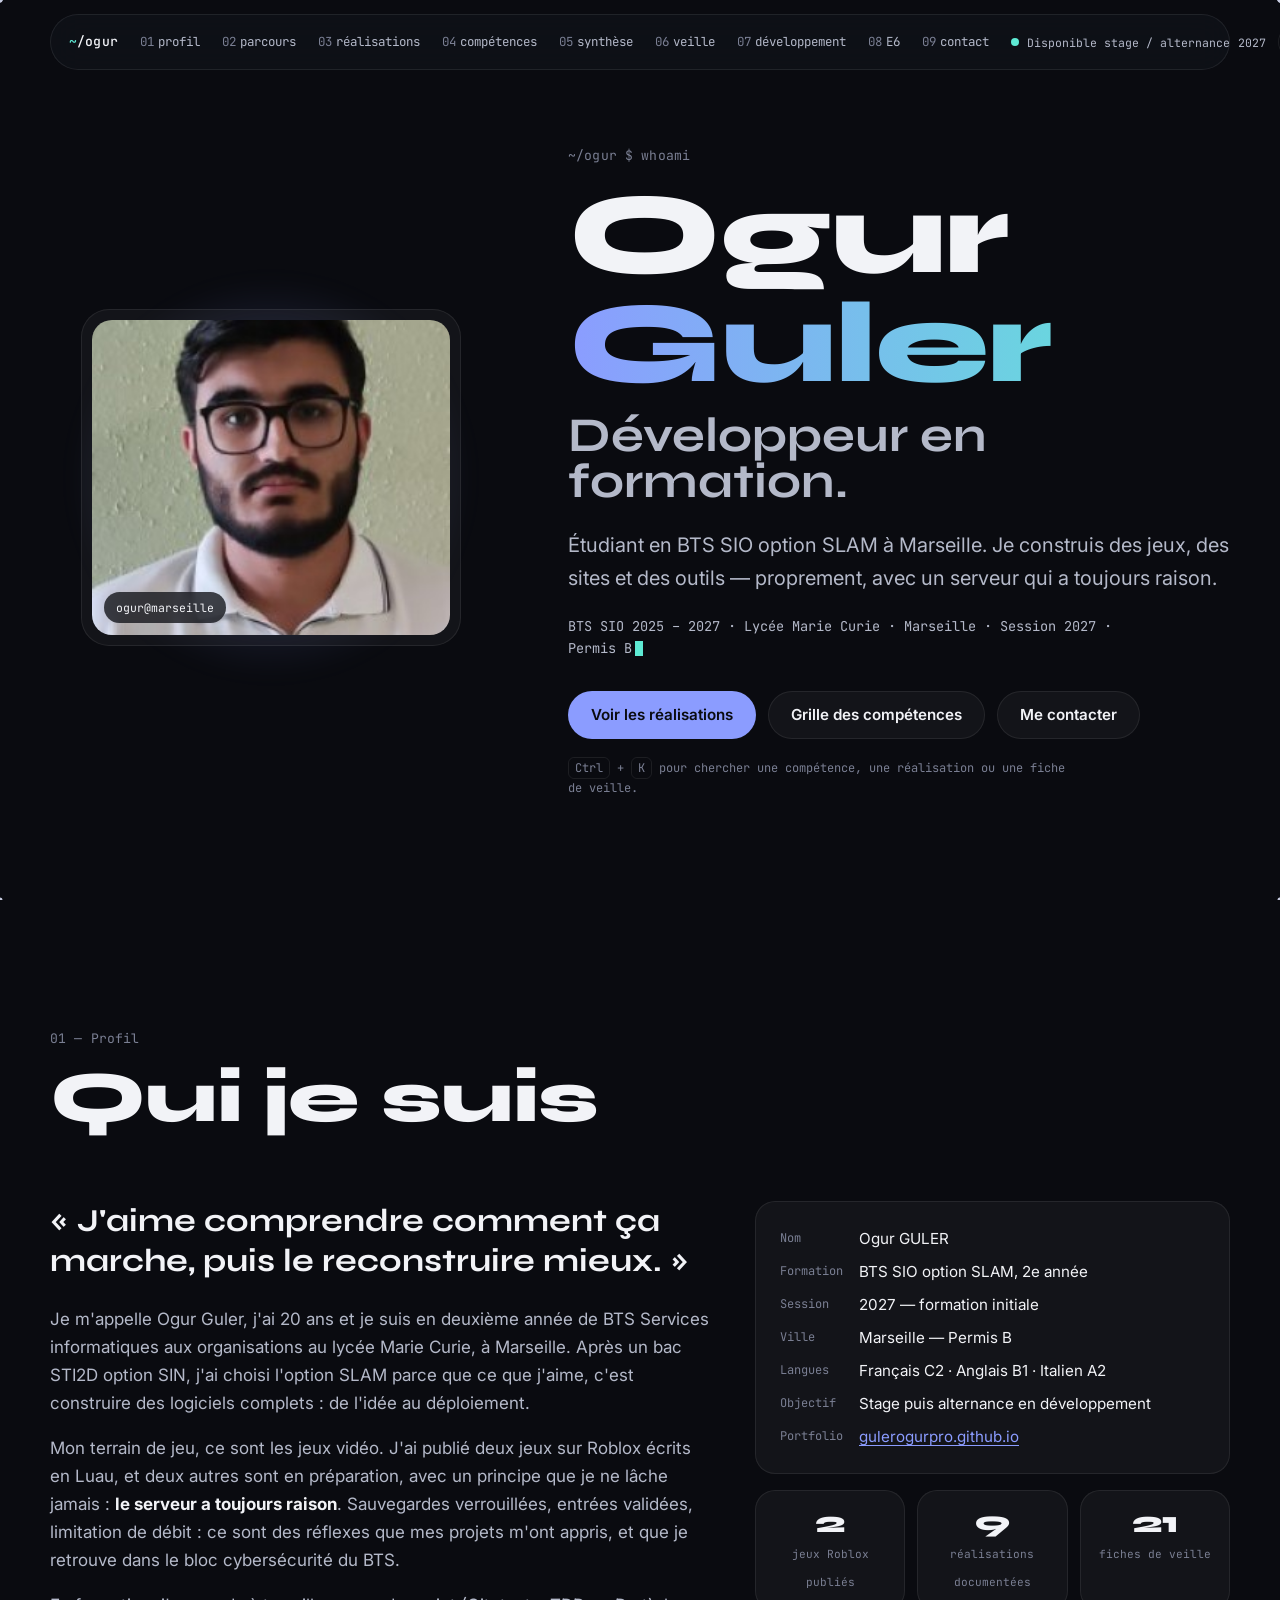
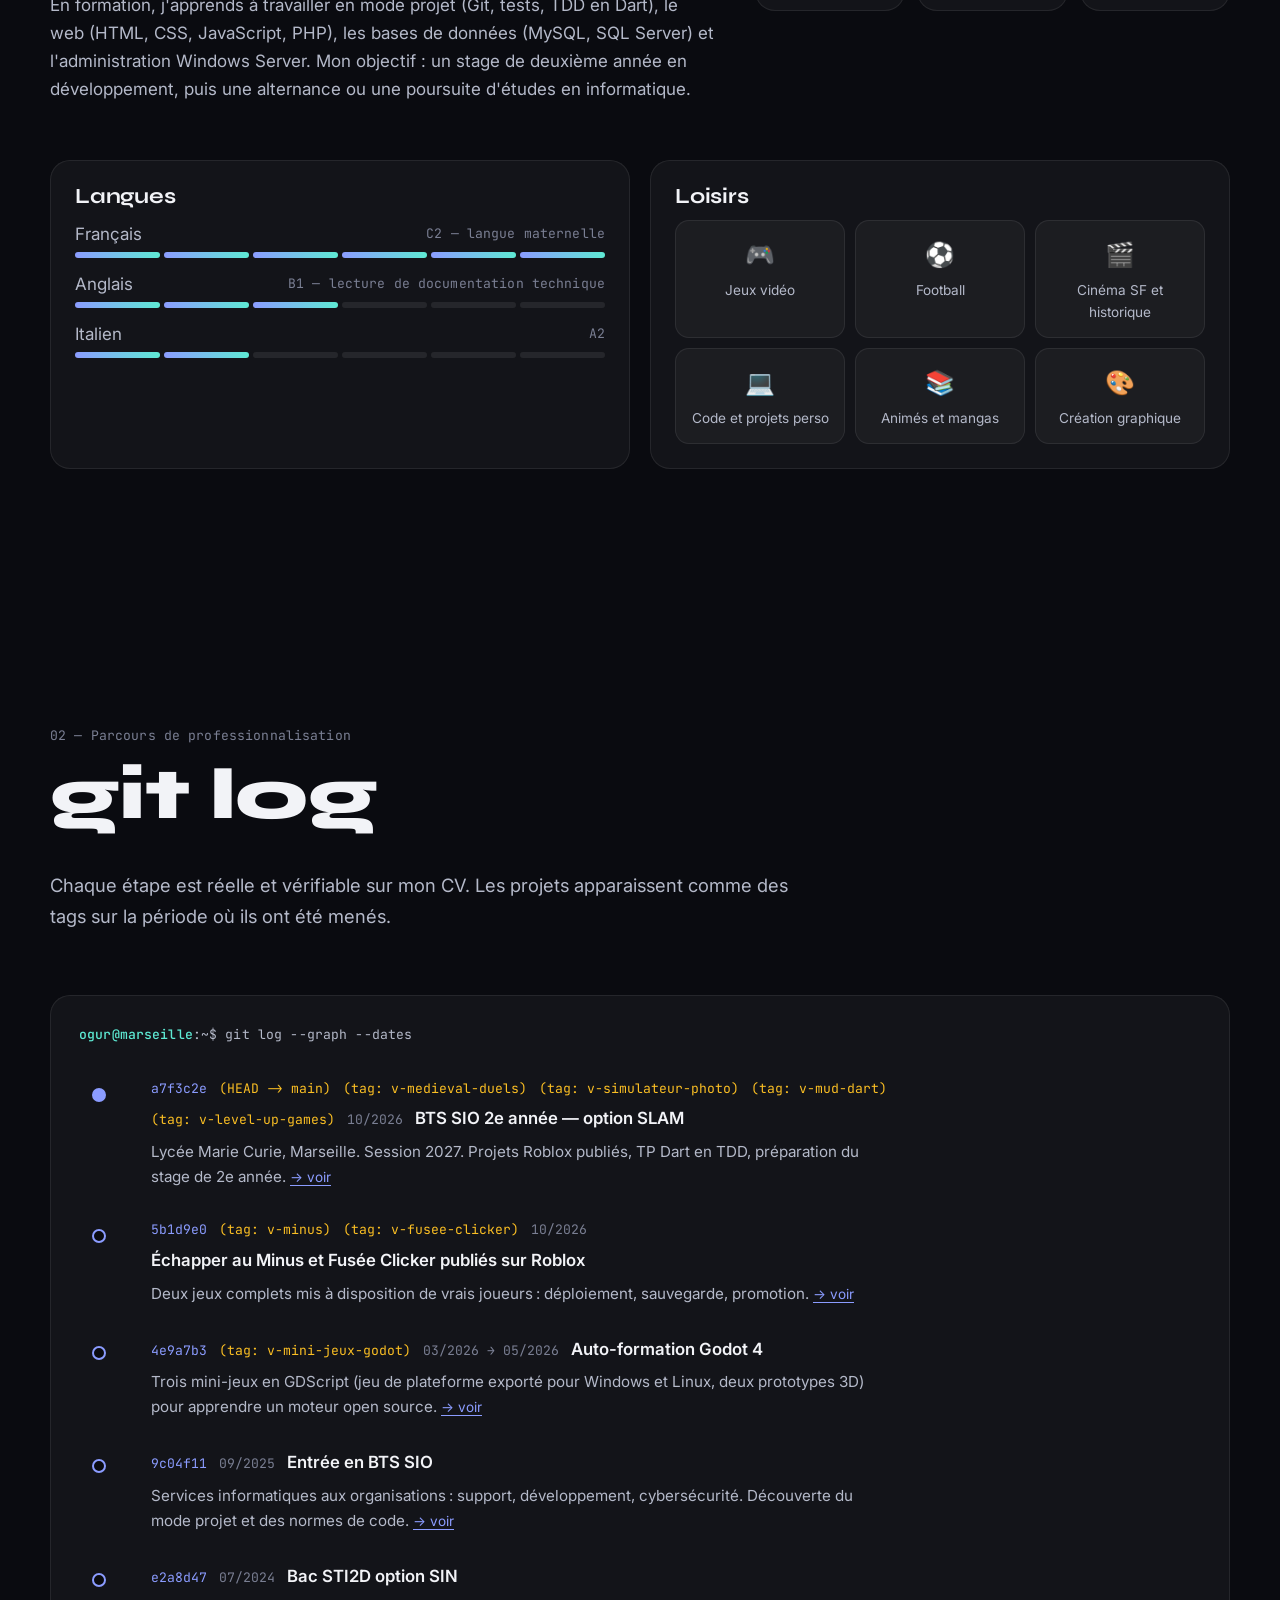
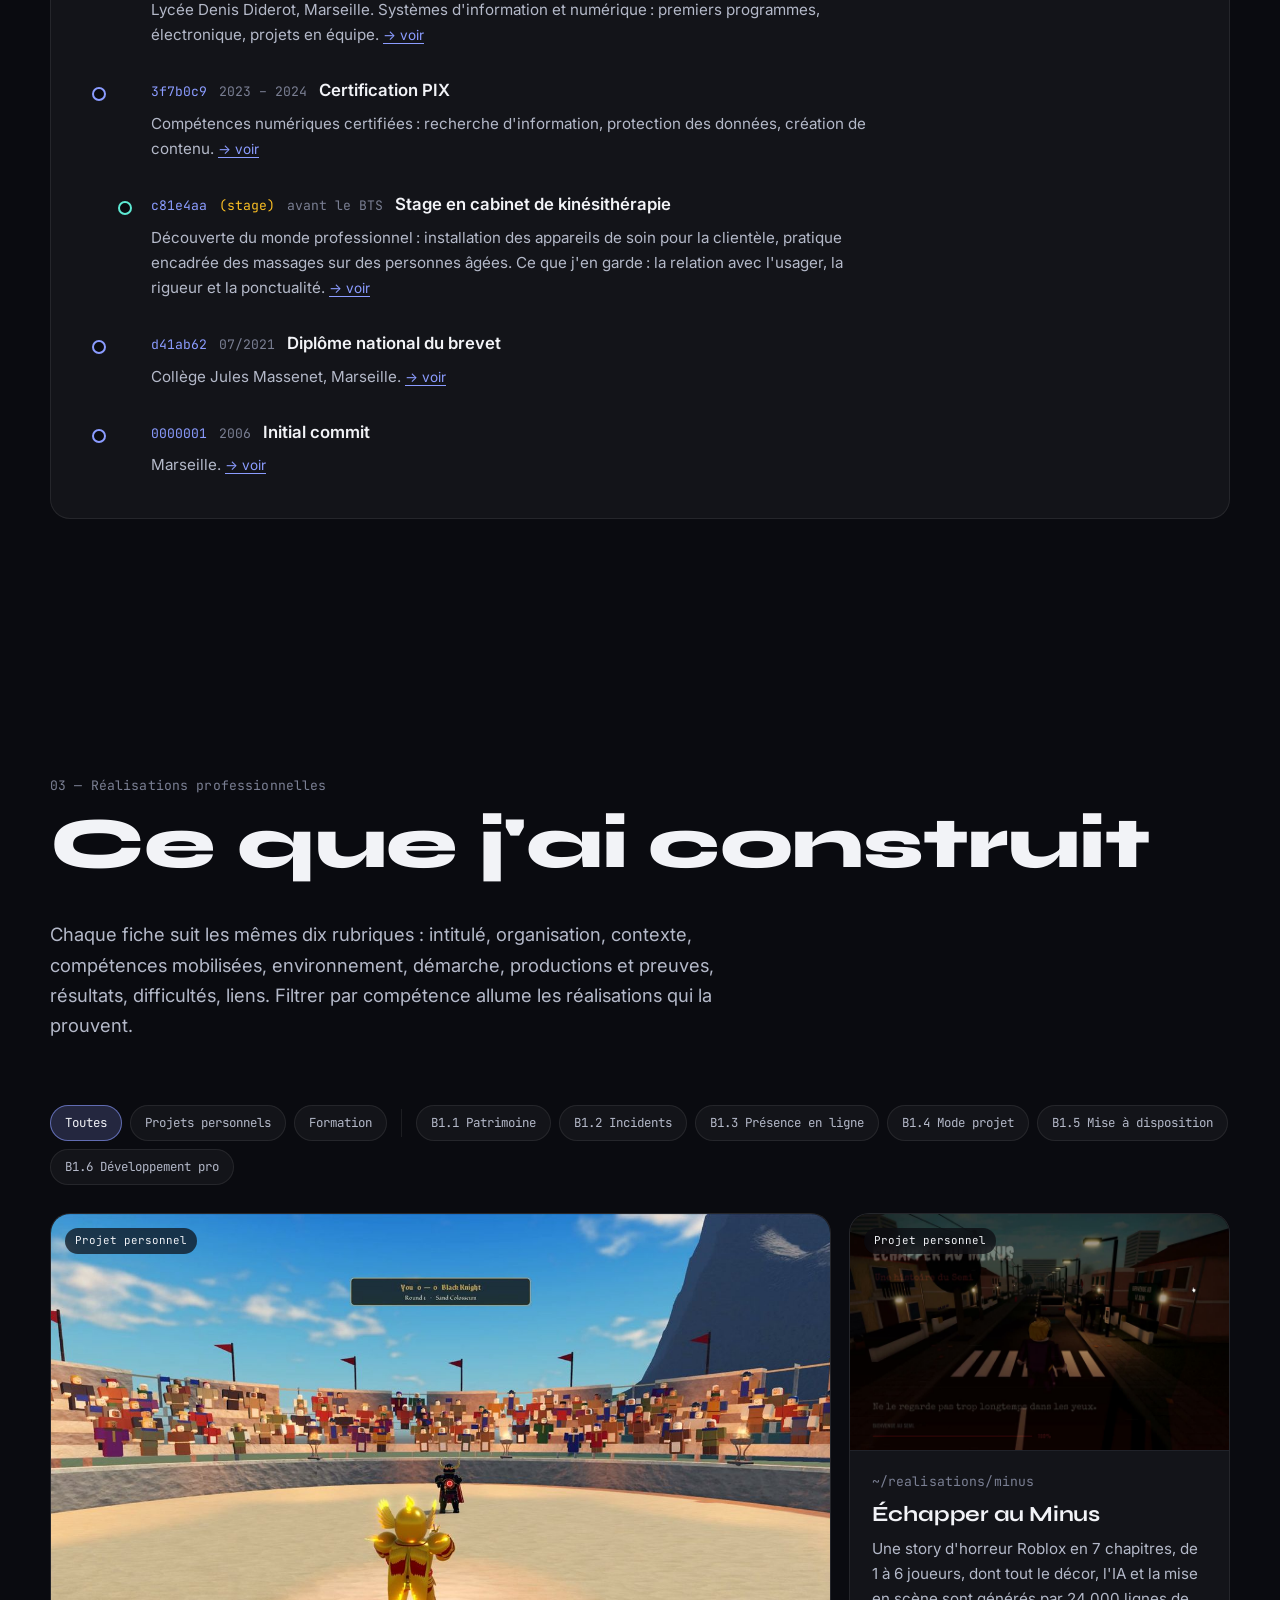
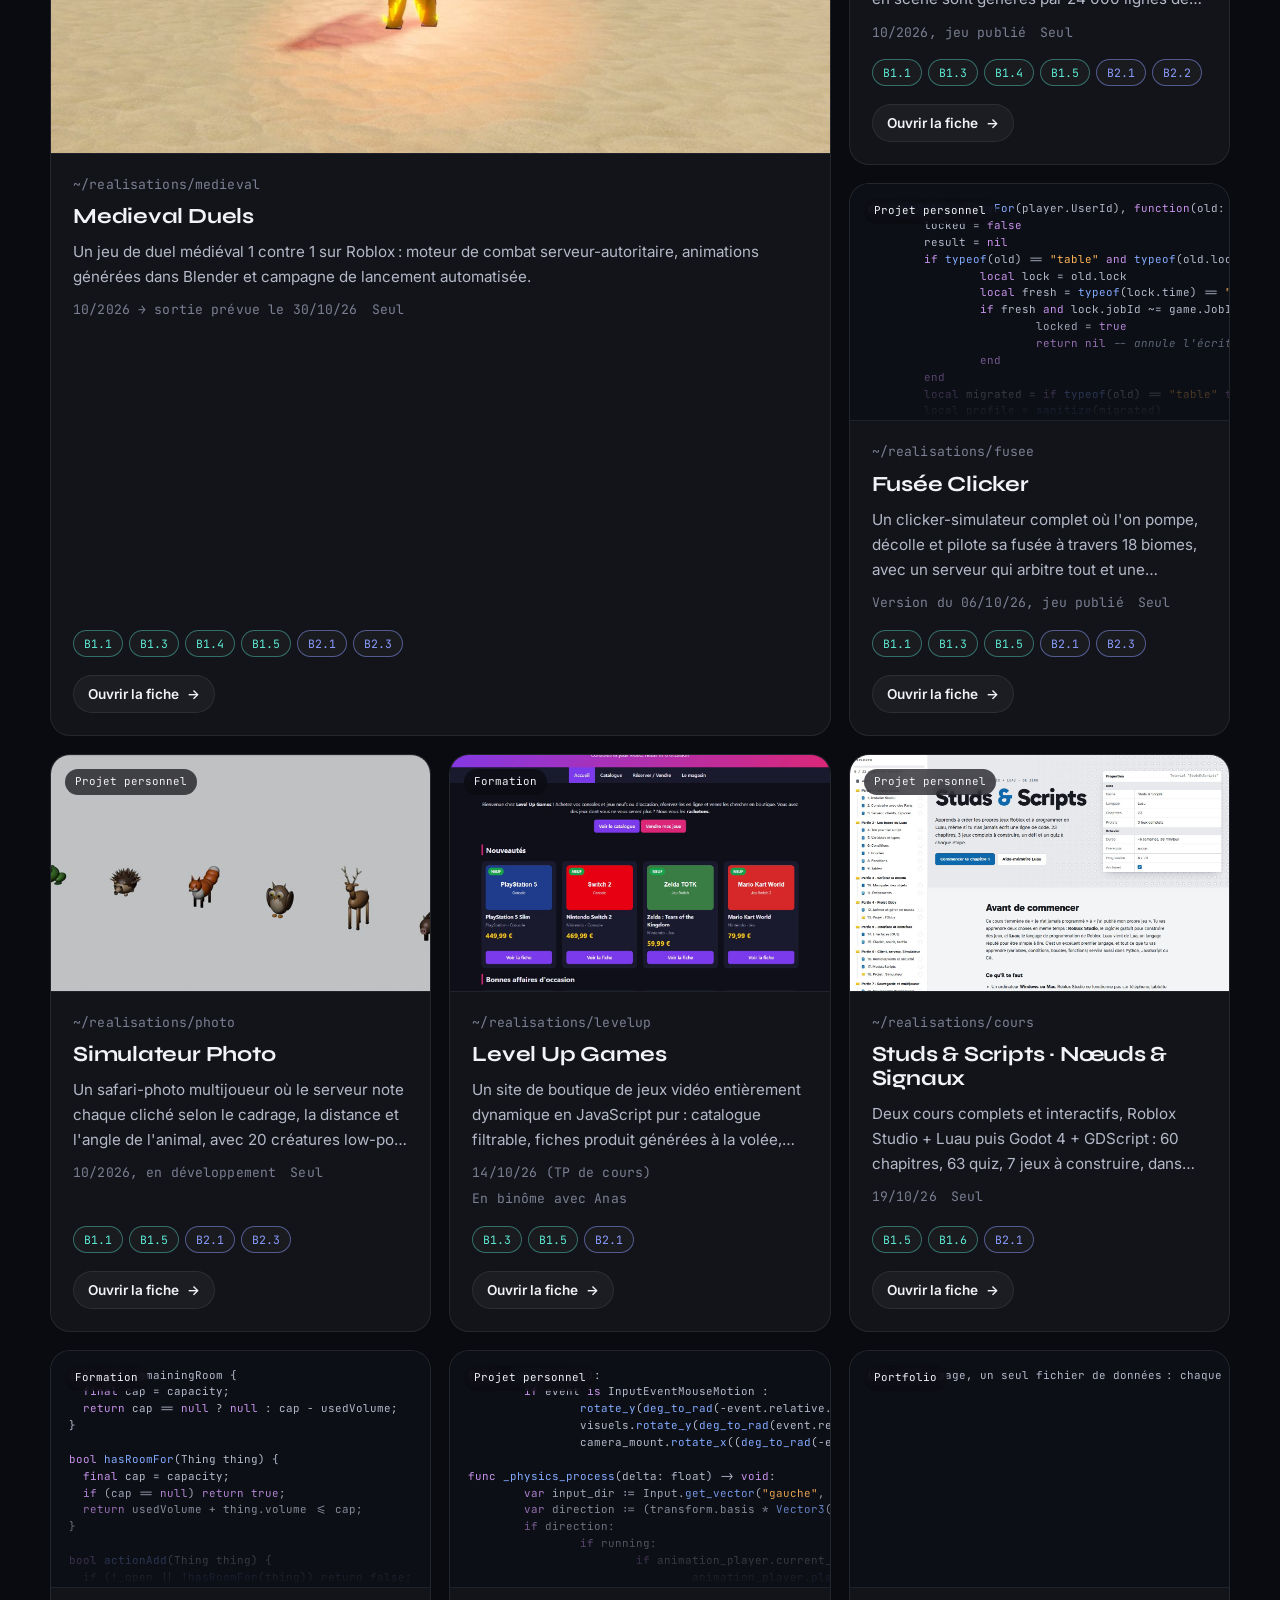
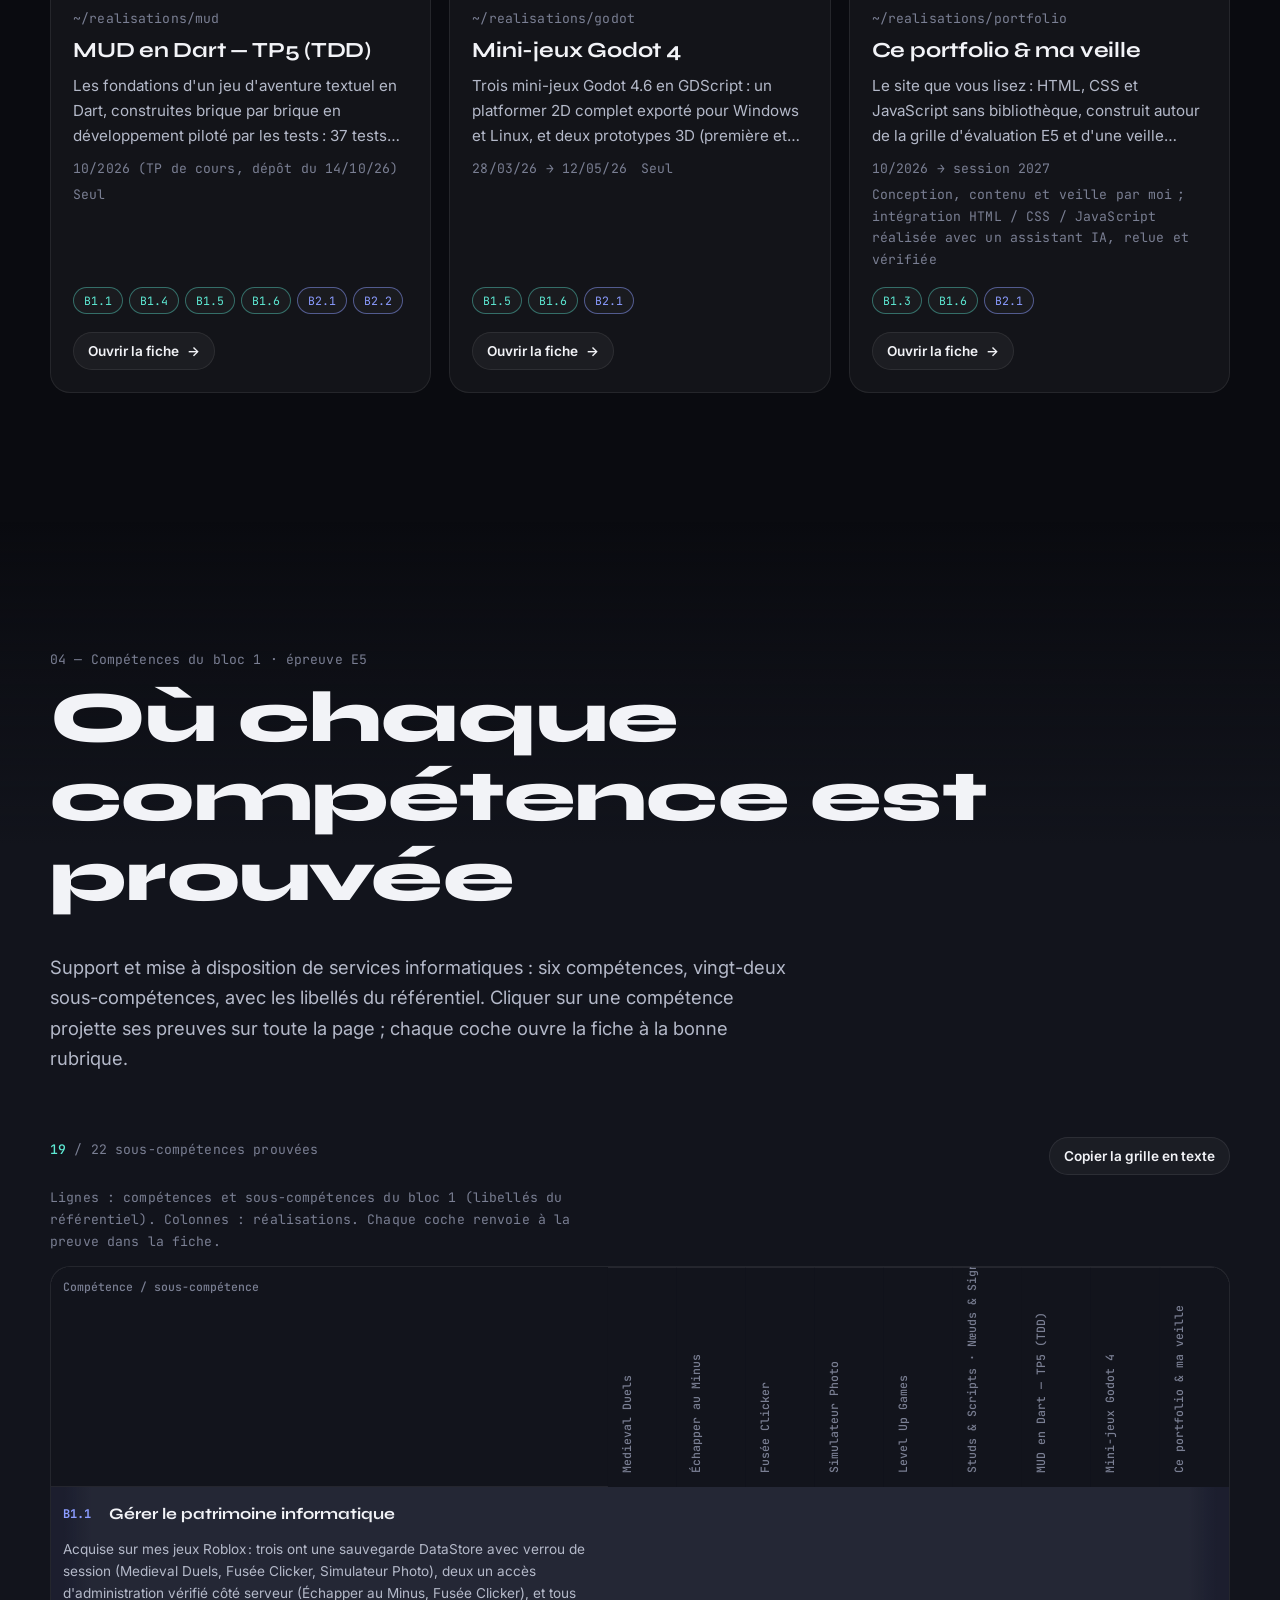
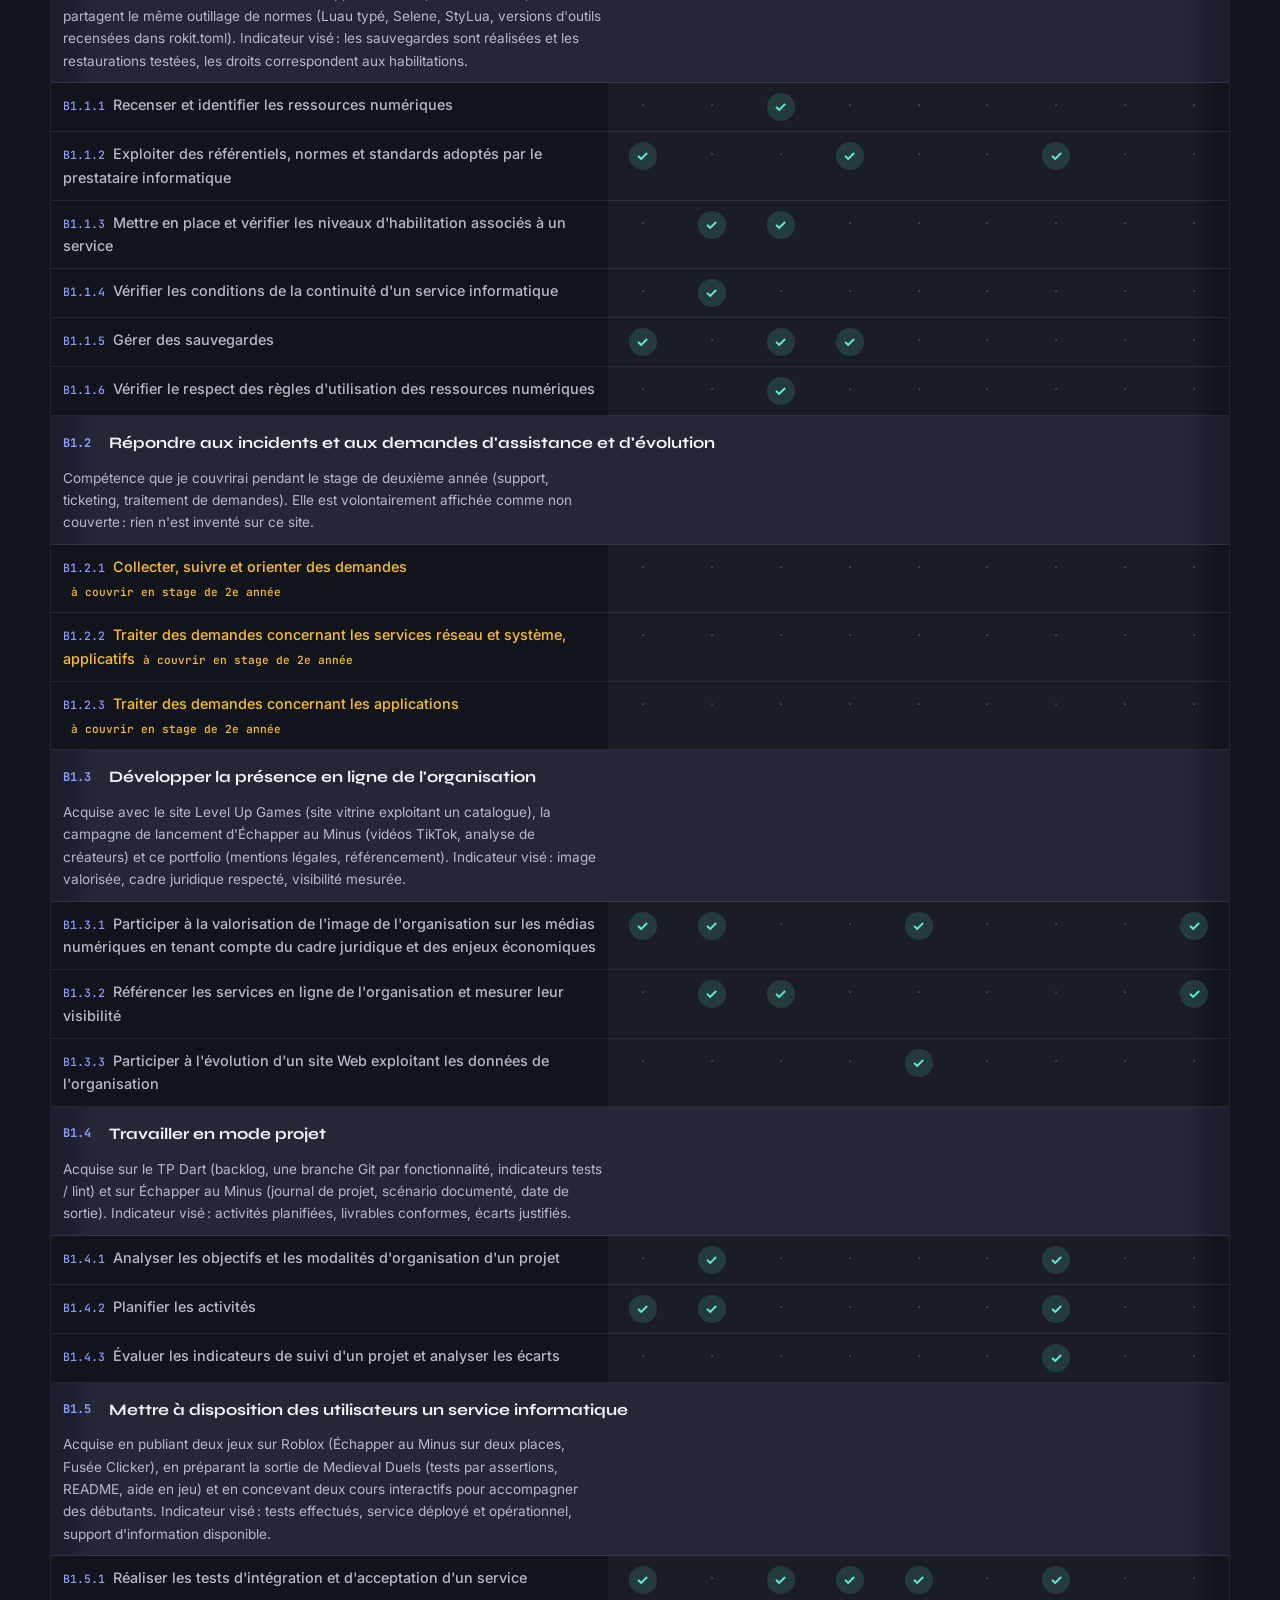
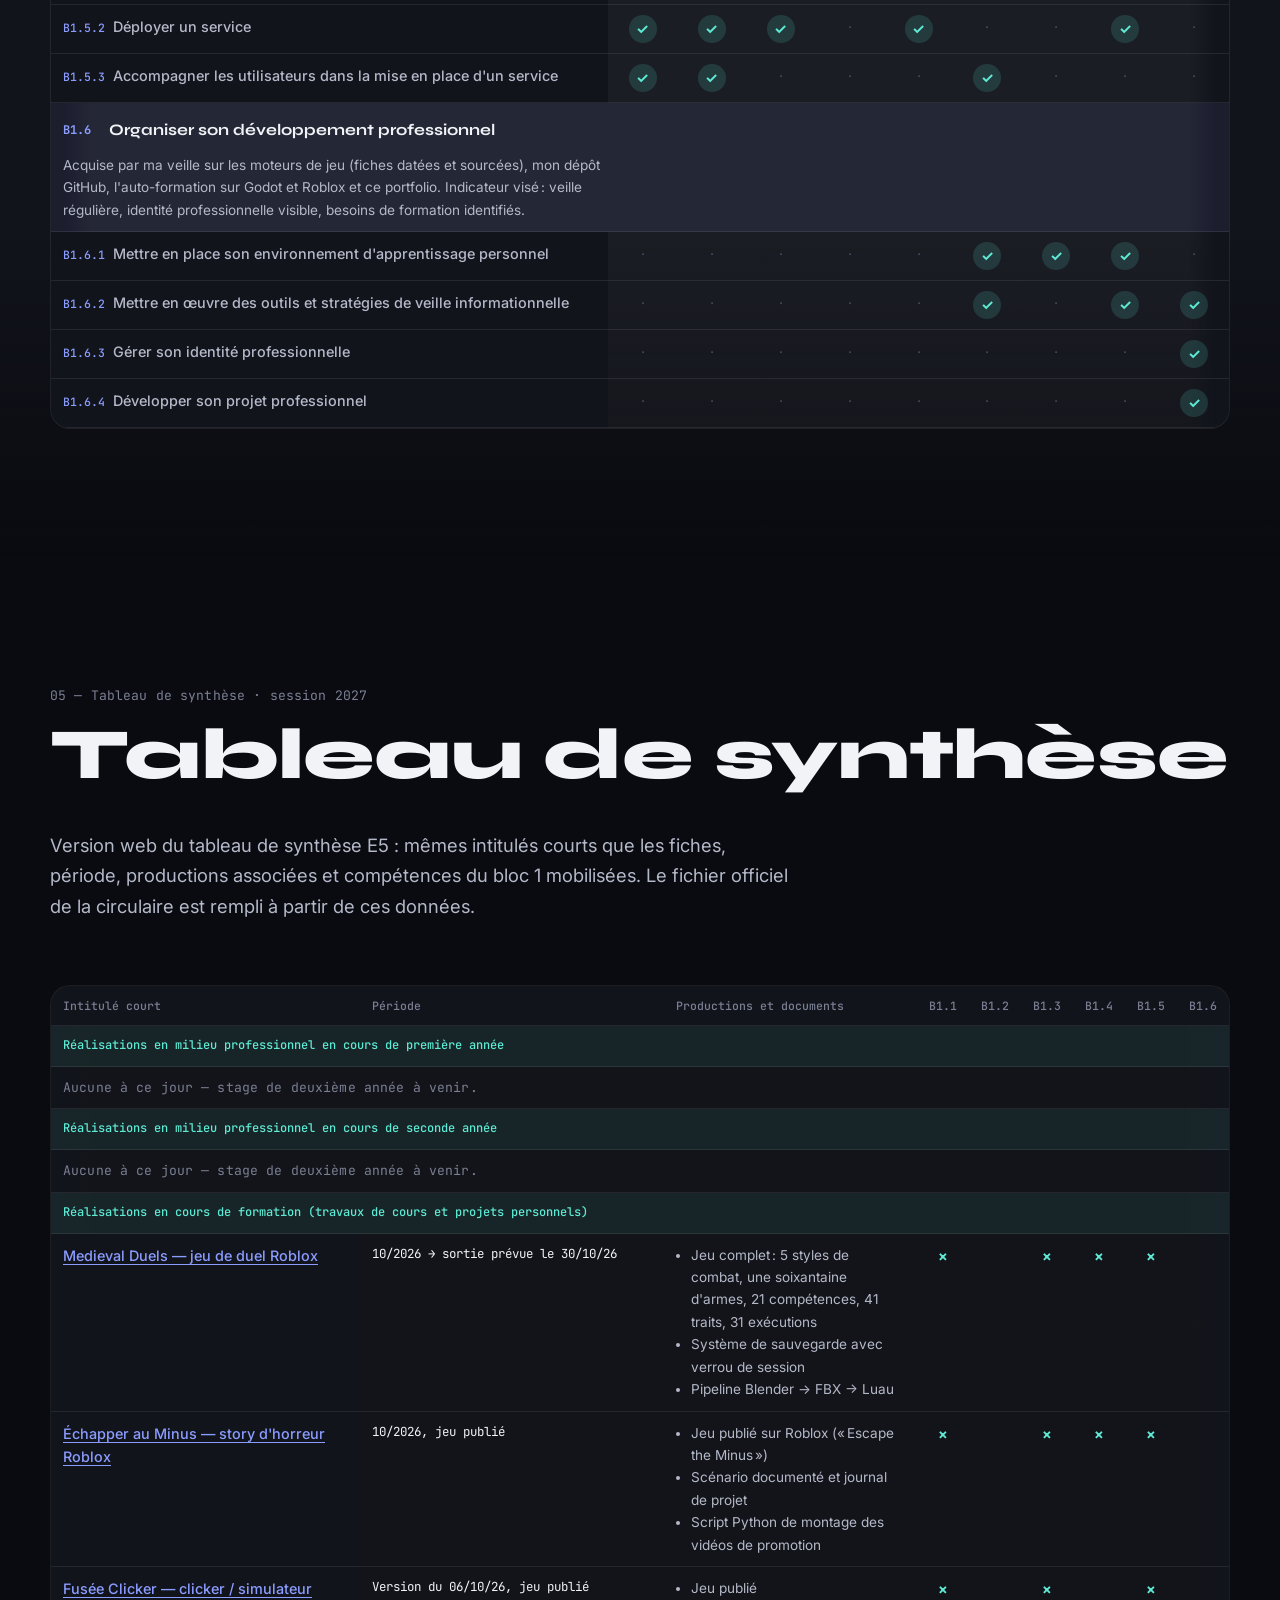
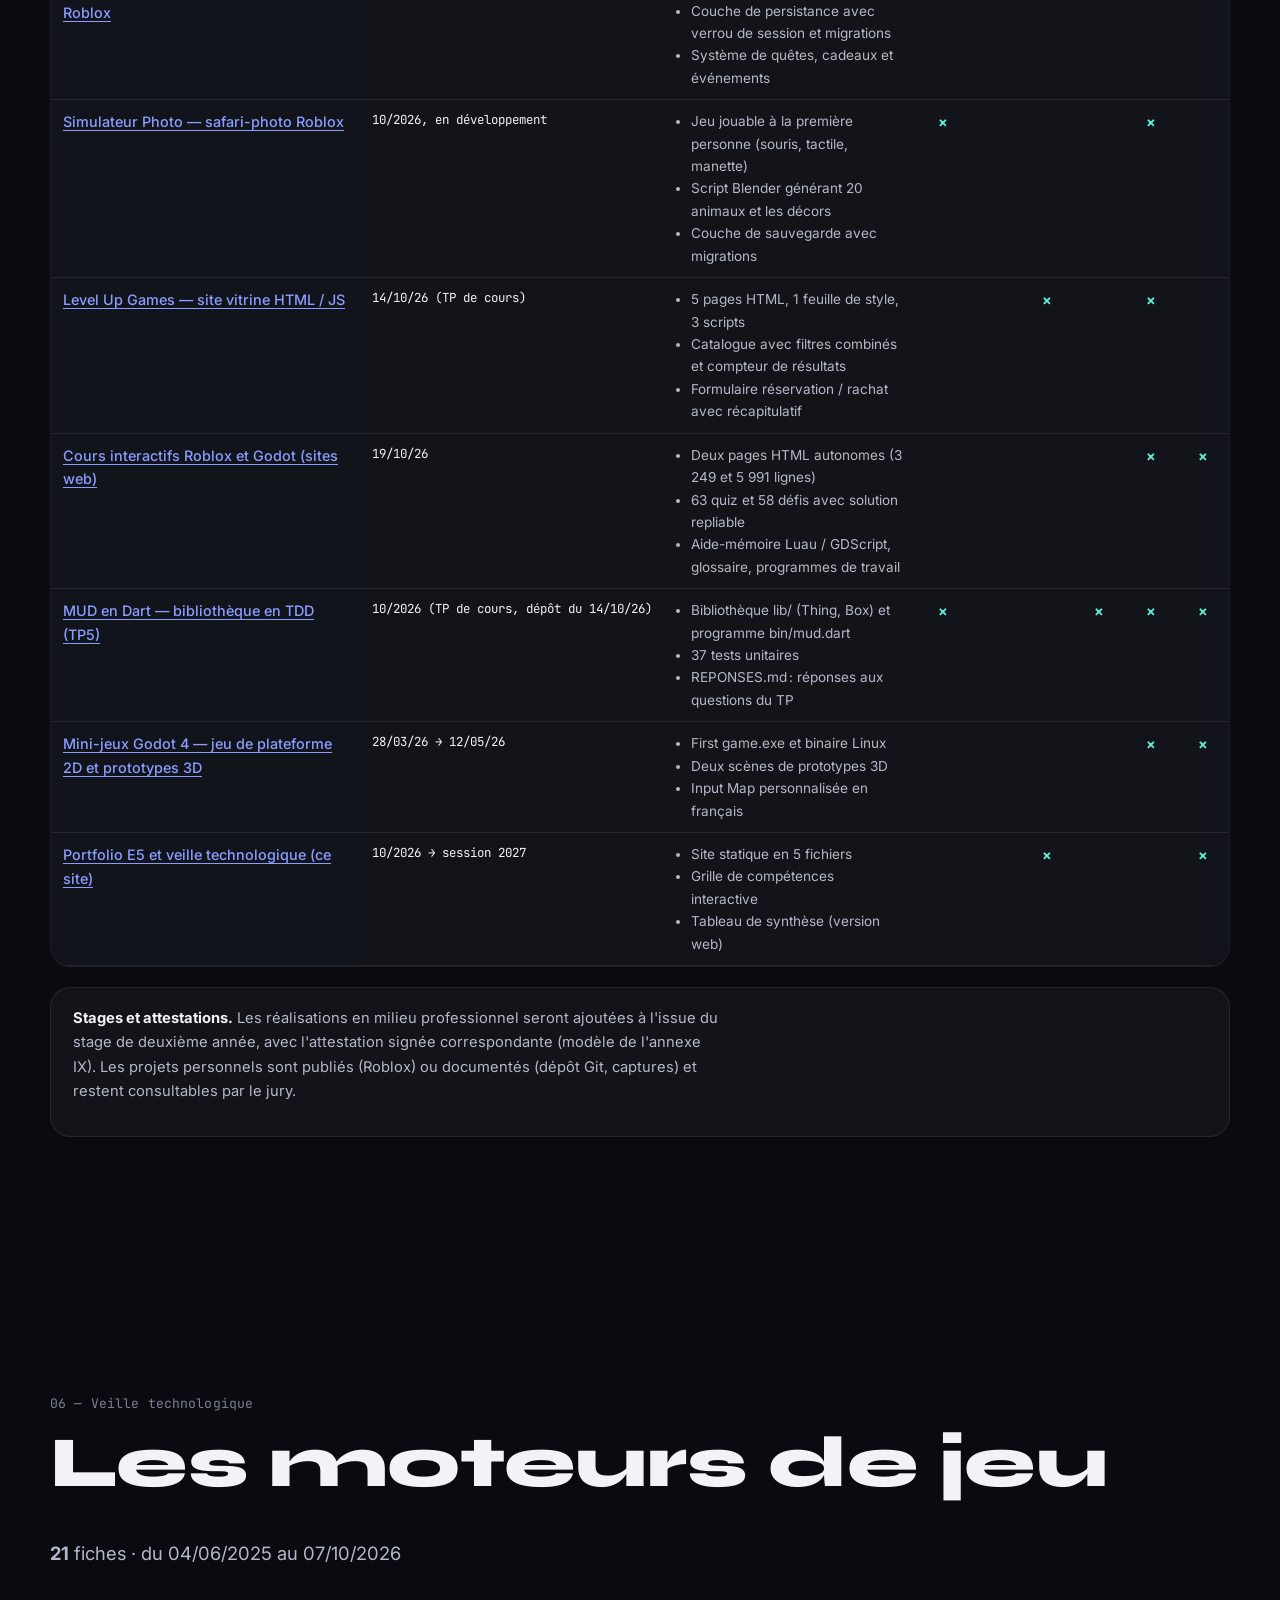
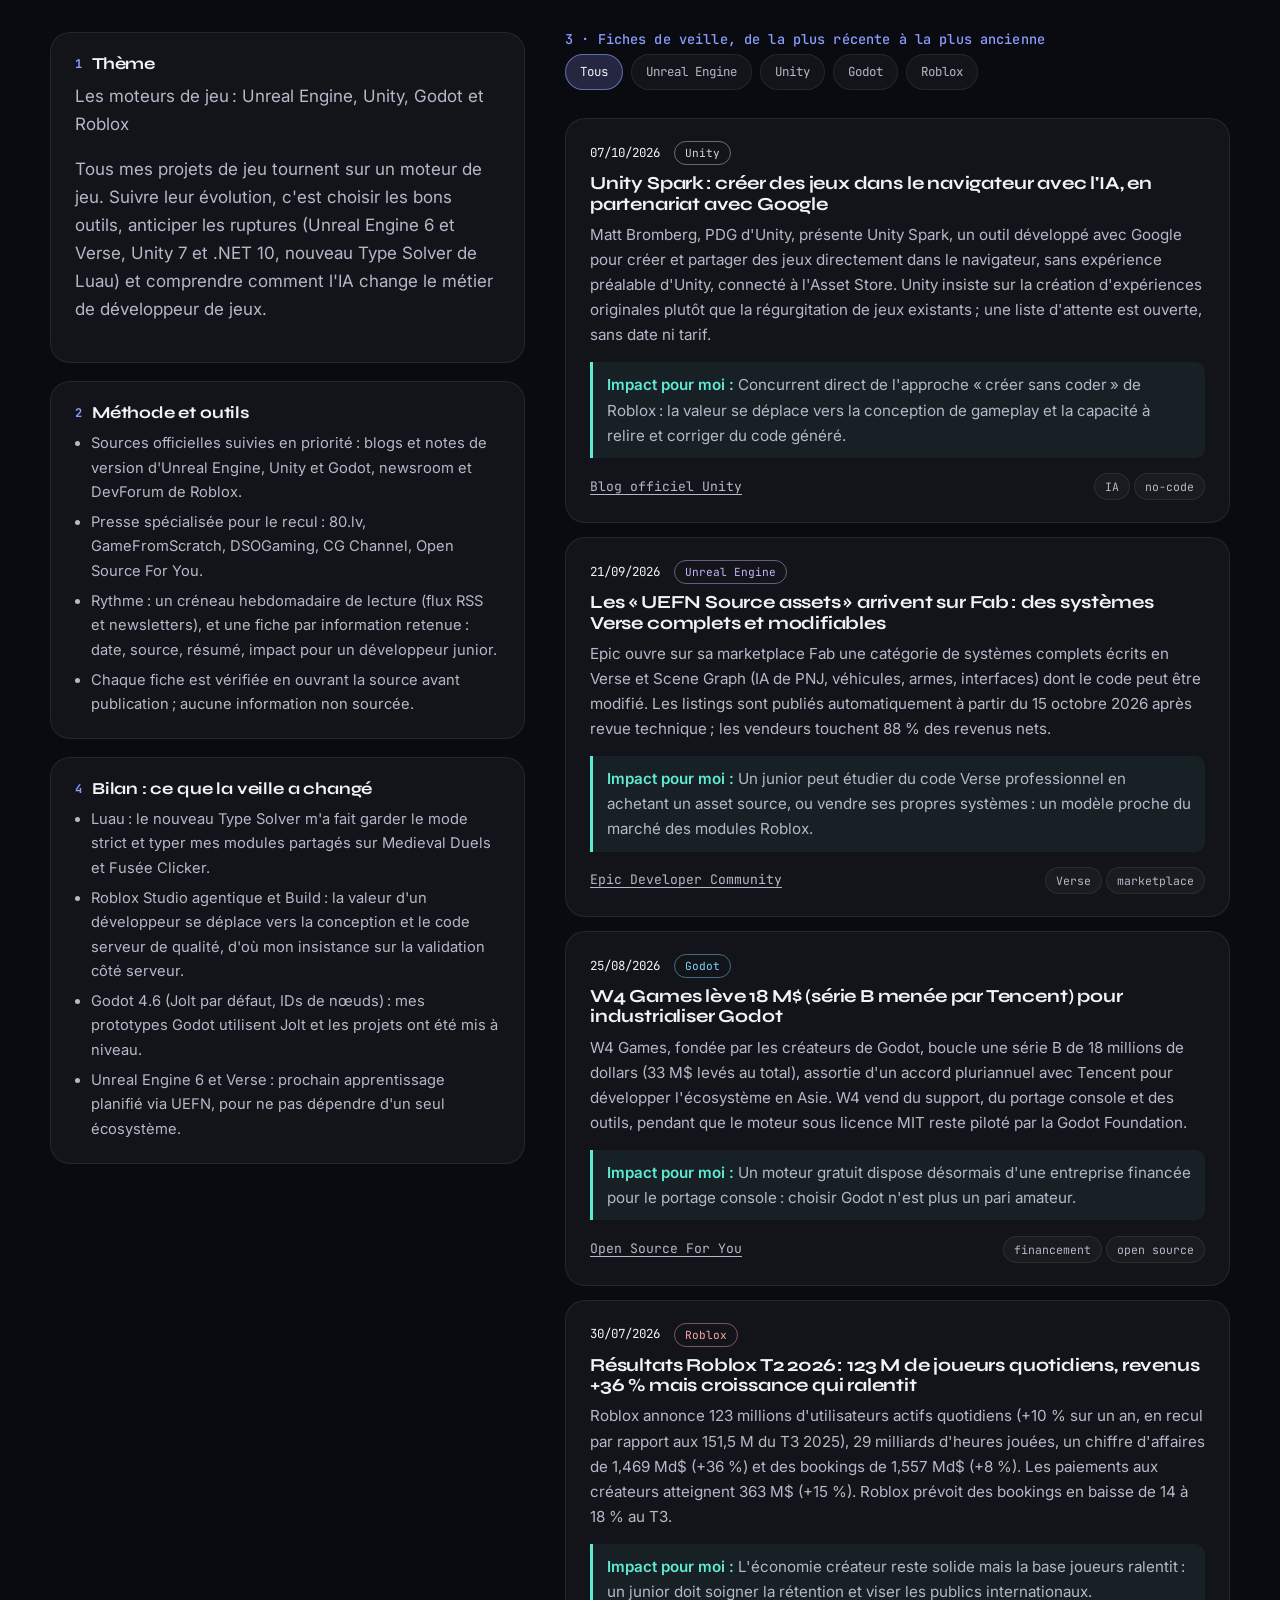
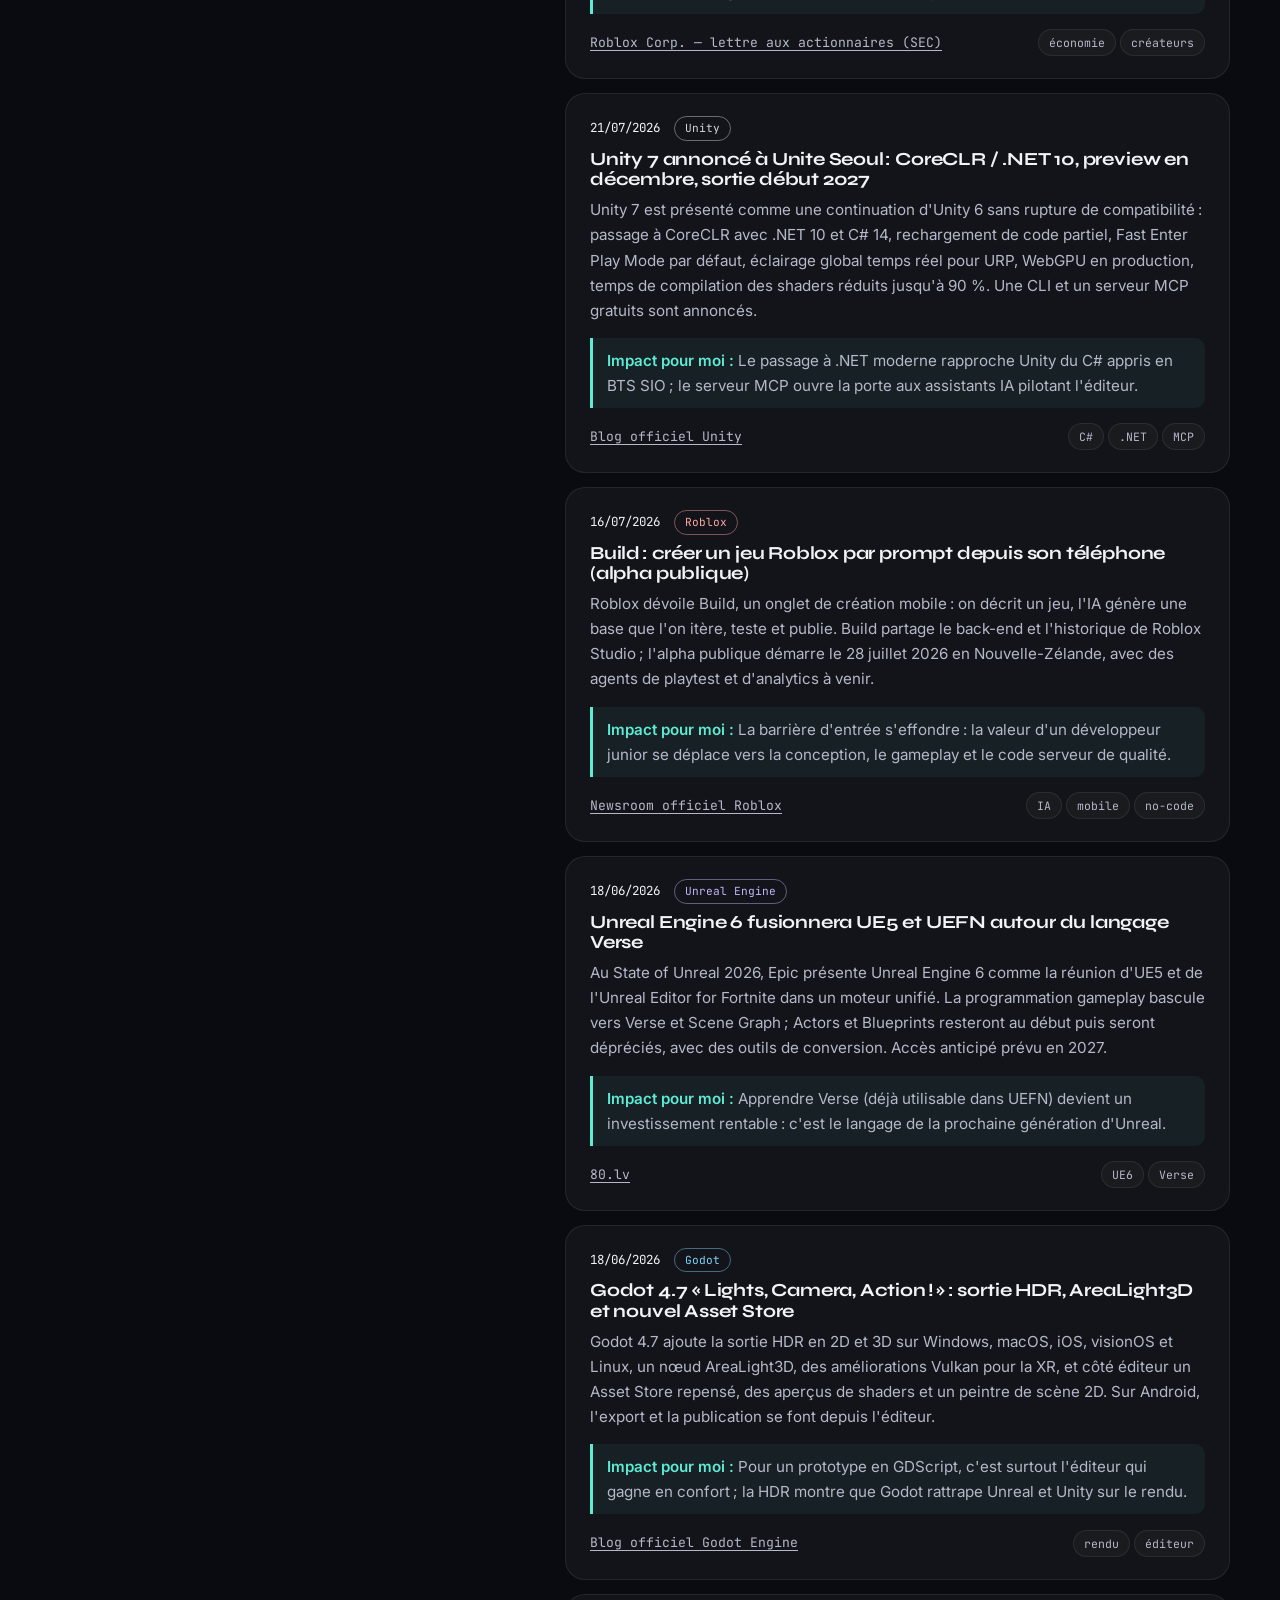
==== index.html @ 9607ff71 "Portfolio BTS SIO (SLAM) — première version en ligne Site statique HTML / CSS / JavaScript sans fram" ====
<!DOCTYPE html>
<html lang="fr" class="no-js">
<head>
  <meta charset="utf-8">
  <meta name="viewport" content="width=device-width, initial-scale=1">
  <title>Ogur Guler — Portfolio BTS SIO (SLAM)</title>
  <meta name="description" content="Portfolio d'Ogur Guler, étudiant en BTS SIO option SLAM à Marseille : réalisations (jeux Roblox en Luau, web, Dart, Godot), grille des compétences du bloc 1, veille technologique sur les moteurs de jeu.">
  <meta name="author" content="Ogur Guler">
  <meta name="theme-color" content="#0A0B10">
  <meta property="og:title" content="Ogur Guler — Portfolio BTS SIO">
  <meta property="og:description" content="Jeux Roblox, web, Dart, Godot : réalisations, compétences du bloc 1 et veille sur les moteurs de jeu.">
  <meta property="og:image" content="https://gulerogurpro.github.io/img/medieval-miniature.jpg">
  <meta property="og:url" content="https://gulerogurpro.github.io/">
  <link rel="canonical" href="https://gulerogurpro.github.io/">
  <link rel="icon" href="data:image/svg+xml,%3Csvg xmlns='http://www.w3.org/2000/svg' viewBox='0 0 32 32'%3E%3Crect width='32' height='32' rx='8' fill='%230A0B10'/%3E%3Ctext x='16' y='22' font-size='17' font-family='monospace' font-weight='700' text-anchor='middle' fill='%238B9CFF'%3EOG%3C/text%3E%3C/svg%3E">
  <link rel="preconnect" href="https://fonts.googleapis.com">
  <link rel="preconnect" href="https://fonts.gstatic.com" crossorigin>
  <link rel="stylesheet" href="https://fonts.googleapis.com/css2?family=Syne:wght@700;800&family=Inter:wght@400;500;600&family=JetBrains+Mono:wght@400;500&display=swap">
  <link rel="stylesheet" href="css/style.css?v=6">
  <script>
    // Préférences appliquées avant le premier rendu (thème, mouvement, mode jury)
    (function () {
      var h = document.documentElement; h.classList.remove("no-js"); h.classList.add("js");
      try {
        var t = localStorage.getItem("theme"); if (t) h.dataset.theme = t;
        var m = localStorage.getItem("motion"); if (m) h.dataset.motion = m;
        if (localStorage.getItem("jury") === "1") h.dataset.jury = "1";
      } catch (e) { /* stockage indisponible */ }
    })();
  </script>
</head>
<body>
  <a class="skip" href="#contenu">Aller au contenu</a>
  <canvas id="ciel" aria-hidden="true"></canvas>
  <div class="curseur" aria-hidden="true"><span class="curseur-point"></span><span class="curseur-anneau"><span class="curseur-mot"></span></span></div>

  <header class="nav" id="nav">
    <a class="nav-logo mono" href="#top"><span class="ok">~</span>/ogur</a>
    <nav aria-label="Sections du portfolio">
      <ul>
        <li><a href="#profil"><span class="n">01</span>profil</a></li>
        <li><a href="#parcours"><span class="n">02</span>parcours</a></li>
        <li><a href="#realisations"><span class="n">03</span>réalisations</a></li>
        <li><a href="#competences"><span class="n">04</span>compétences</a></li>
        <li><a href="#synthese"><span class="n">05</span>synthèse</a></li>
        <li><a href="#veille"><span class="n">06</span>veille</a></li>
        <li><a href="#developpement"><span class="n">07</span>développement</a></li>
        <li><a href="#e6"><span class="n">08</span>E6</a></li>
        <li><a href="#contact"><span class="n">09</span>contact</a></li>
      </ul>
    </nav>
    <div class="nav-actions">
      <span class="dispo">Disponible stage / alternance <span data-session>2027</span></span>
      <button type="button" class="btn-nav" id="btn-palette" aria-haspopup="dialog">Rechercher <kbd>Ctrl K</kbd></button>
      <button type="button" class="btn-nav" data-action="jury" aria-pressed="false" title="Lecture, projection et impression : sans animations, fiches dépliées">Mode jury</button>
      <button type="button" class="btn-nav" id="btn-menu" aria-expanded="false" aria-controls="menu-mobile" aria-label="Menu">☰</button>
    </div>
  </header>
  <div id="menu-mobile">
    <ul>
      <li><a href="#profil"><span class="n">01</span>Profil</a></li>
      <li><a href="#parcours"><span class="n">02</span>Parcours</a></li>
      <li><a href="#realisations"><span class="n">03</span>Réalisations</a></li>
      <li><a href="#competences"><span class="n">04</span>Compétences</a></li>
      <li><a href="#synthese"><span class="n">05</span>Synthèse</a></li>
      <li><a href="#veille"><span class="n">06</span>Veille</a></li>
      <li><a href="#developpement"><span class="n">07</span>Développement</a></li>
      <li><a href="#e6"><span class="n">08</span>E6 — SLAM</a></li>
      <li><a href="#contact"><span class="n">09</span>Contact</a></li>
    </ul>
  </div>
  <p class="bandeau-jury">Mode jury activé : animations coupées, toutes les fiches de réalisation sont dépliées sous la grille des projets. Ctrl+P pour imprimer ou exporter en PDF.</p>

  <main id="contenu">
    <!-- ===== HERO ===== -->
    <section class="hero" id="top" aria-label="Présentation">
      <div class="conteneur hero-grille">
        <div class="hero-photo">
          <div class="cadre glass">
            <img src="img/photo.png" alt="Portrait d'Ogur Guler" width="245" height="315" fetchpriority="high">
            <span class="etiquette">ogur@marseille</span>
          </div>
        </div>
        <div>
          <p class="mono">~/ogur $ whoami</p>
          <h1><span class="l1">Ogur</span><span class="l2 degrade">Guler</span><span class="l3">Développeur en formation.</span></h1>
          <p class="sous-titre">Étudiant en BTS SIO option SLAM à Marseille. Je construis des jeux, des sites et des outils — proprement, avec un serveur qui a toujours raison.</p>
          <p class="statut" id="statut" aria-live="polite" data-texte="BTS SIO 2025 – 2027 · Lycée Marie Curie · Marseille · Session 2027 · Permis B"><span class="texte"></span><span class="caret" aria-hidden="true"></span></p>
          <div class="hero-actions">
            <a class="btn btn-primaire magnetic" href="#realisations" data-cursor="voir"><span>Voir les réalisations</span></a>
            <a class="btn magnetic" href="#competences" data-cursor="prouver"><span>Grille des compétences</span></a>
            <a class="btn magnetic" href="#contact" data-cursor="écrire"><span>Me contacter</span></a>
            <!-- Ajouter cv.pdf dans le dossier puis retirer les commentaires :
            <a class="btn magnetic" href="cv.pdf" download data-cursor="cv"><span>Télécharger le CV</span></a> -->
          </div>
          <p class="indice"><kbd>Ctrl</kbd> + <kbd>K</kbd> pour chercher une compétence, une réalisation ou une fiche de veille.</p>
        </div>
      </div>
      <div class="defiler" aria-hidden="true"><span></span>défiler</div>
    </section>

    <!-- ===== 01 PROFIL ===== -->
    <section class="section" id="profil" aria-labelledby="t-profil">
      <div class="conteneur">
        <div class="section-tete">
          <span class="section-num mono">01 — Profil</span>
          <h2 id="t-profil"><span class="wipe">Qui je suis</span></h2>
        </div>
        <div class="profil-grille">
          <div data-reveal>
            <p class="citation">« J'aime comprendre comment ça marche, puis le reconstruire mieux. »</p>
            <p>Je m'appelle Ogur Guler, j'ai 20 ans et je suis en deuxième année de BTS Services informatiques aux organisations au lycée Marie Curie, à Marseille. Après un bac STI2D option SIN, j'ai choisi l'option SLAM parce que ce que j'aime, c'est construire des logiciels complets : de l'idée au déploiement.</p>
            <p>Mon terrain de jeu, ce sont les jeux vidéo. J'ai publié deux jeux sur Roblox écrits en Luau, et deux autres sont en préparation, avec un principe que je ne lâche jamais : <strong>le serveur a toujours raison</strong>. Sauvegardes verrouillées, entrées validées, limitation de débit : ce sont des réflexes que mes projets m'ont appris, et que je retrouve dans le bloc cybersécurité du BTS.</p>
            <p>En formation, j'apprends à travailler en mode projet (Git, tests, TDD en Dart), le web (HTML, CSS, JavaScript, PHP), les bases de données (MySQL, SQL Server) et l'administration Windows Server. Mon objectif : un stage de deuxième année en développement, puis une alternance ou une poursuite d'études en informatique.</p>
          </div>
          <div data-reveal style="--i:1">
            <div class="fiche-id glass">
              <dl>
                <dt>Nom</dt><dd>Ogur GULER</dd>
                <dt>Formation</dt><dd>BTS SIO option SLAM, 2e année</dd>
                <dt>Session</dt><dd><span data-session>2027</span> — formation initiale</dd>
                <dt>Ville</dt><dd>Marseille — Permis B</dd>
                <dt>Langues</dt><dd>Français C2 · Anglais B1 · Italien A2</dd>
                <dt>Objectif</dt><dd>Stage puis alternance en développement</dd>
                <dt>Portfolio</dt><dd><a href="https://gulerogurpro.github.io/">gulerogurpro.github.io</a></dd>
              </dl>
            </div>
            <div class="chiffres">
              <div class="chiffre glass"><b>2</b><span>jeux Roblox publiés</span></div>
              <div class="chiffre glass"><b>9</b><span>réalisations documentées</span></div>
              <div class="chiffre glass"><b>21</b><span>fiches de veille</span></div>
            </div>
          </div>
        </div>
        <div class="profil-bas">
          <div class="carte-simple glass" data-reveal>
            <h3>Langues</h3>
            <ul class="langues">
              <li><span>Français</span><span class="mono">C2 — langue maternelle</span><span class="jauge" aria-hidden="true"><i class="on"></i><i class="on"></i><i class="on"></i><i class="on"></i><i class="on"></i><i class="on"></i></span></li>
              <li><span>Anglais</span><span class="mono">B1 — lecture de documentation technique</span><span class="jauge" aria-hidden="true"><i class="on"></i><i class="on"></i><i class="on"></i><i></i><i></i><i></i></span></li>
              <li><span>Italien</span><span class="mono">A2</span><span class="jauge" aria-hidden="true"><i class="on"></i><i class="on"></i><i></i><i></i><i></i><i></i></span></li>
            </ul>
          </div>
          <div class="carte-simple glass" data-reveal style="--i:1">
            <h3>Loisirs</h3>
            <div class="loisirs">
              <div class="glass"><span aria-hidden="true">🎮</span>Jeux vidéo</div>
              <div class="glass"><span aria-hidden="true">⚽</span>Football</div>
              <div class="glass"><span aria-hidden="true">🎬</span>Cinéma SF et historique</div>
              <div class="glass"><span aria-hidden="true">💻</span>Code et projets perso</div>
              <div class="glass"><span aria-hidden="true">📚</span>Animés et mangas</div>
              <div class="glass"><span aria-hidden="true">🎨</span>Création graphique</div>
            </div>
          </div>
        </div>
      </div>
    </section>

    <!-- ===== 02 PARCOURS ===== -->
    <section class="section" id="parcours" aria-labelledby="t-parcours">
      <div class="conteneur">
        <div class="section-tete">
          <span class="section-num mono">02 — Parcours de professionnalisation</span>
          <h2 id="t-parcours"><span class="wipe">git log</span></h2>
          <p class="sous">Chaque étape est réelle et vérifiable sur mon CV. Les projets apparaissent comme des tags sur la période où ils ont été menés.</p>
        </div>
        <div class="gitlog glass" data-reveal>
          <p class="prompt mono"><b>ogur@marseille</b>:~$ git log --graph --dates</p>
          <div class="gitlog-corps">
            <svg id="gitlog-svg" aria-hidden="true" preserveAspectRatio="none"></svg>
            <ol id="gitlog-liste"></ol>
          </div>
        </div>
      </div>
    </section>

    <!-- ===== 03 RÉALISATIONS ===== -->
    <section class="section" id="realisations" aria-labelledby="t-realisations">
      <div class="conteneur">
        <div class="section-tete">
          <span class="section-num mono">03 — Réalisations professionnelles</span>
          <h2 id="t-realisations"><span class="wipe">Ce que j'ai construit</span></h2>
          <p class="sous">Chaque fiche suit les mêmes dix rubriques : intitulé, organisation, contexte, compétences mobilisées, environnement, démarche, productions et preuves, résultats, difficultés, liens. Filtrer par compétence allume les réalisations qui la prouvent.</p>
        </div>
        <div class="chips" id="filtres-type" role="group" aria-label="Filtrer par type">
          <button type="button" class="chip" data-t="all" aria-pressed="true">Toutes</button>
          <button type="button" class="chip" data-t="perso" aria-pressed="false">Projets personnels</button>
          <button type="button" class="chip" data-t="formation" aria-pressed="false">Formation</button>
          <span class="sep" aria-hidden="true"></span>
          <button type="button" class="chip comp" data-comp-btn="B1.1" aria-pressed="false">B1.1 Patrimoine</button>
          <button type="button" class="chip comp" data-comp-btn="B1.2" aria-pressed="false">B1.2 Incidents</button>
          <button type="button" class="chip comp" data-comp-btn="B1.3" aria-pressed="false">B1.3 Présence en ligne</button>
          <button type="button" class="chip comp" data-comp-btn="B1.4" aria-pressed="false">B1.4 Mode projet</button>
          <button type="button" class="chip comp" data-comp-btn="B1.5" aria-pressed="false">B1.5 Mise à disposition</button>
          <button type="button" class="chip comp" data-comp-btn="B1.6" aria-pressed="false">B1.6 Développement pro</button>
        </div>
        <p class="compteur-comp" id="compteur-comp" aria-live="polite"></p>
        <div class="bento" id="grille-projets"></div>
        <div id="fiches-jury"></div>
      </div>
    </section>

    <!-- ===== 04 COMPÉTENCES ===== -->
    <section class="section alt" id="competences" aria-labelledby="t-competences">
      <div class="conteneur">
        <div class="section-tete">
          <span class="section-num mono">04 — Compétences du bloc 1 · épreuve E5</span>
          <h2 id="t-competences"><span class="wipe">Où chaque compétence est prouvée</span></h2>
          <p class="sous">Support et mise à disposition de services informatiques : six compétences, vingt-deux sous-compétences, avec les libellés du référentiel. Cliquer sur une compétence projette ses preuves sur toute la page ; chaque coche ouvre la fiche à la bonne rubrique.</p>
        </div>
        <div class="matrice-outils">
          <p class="mono" id="compteur-matrice"></p>
          <button type="button" class="btn btn-petit" id="copier-matrice" data-cursor="copier">Copier la grille en texte</button>
        </div>
        <p class="mono" style="margin:-8px 0 14px">Lignes : compétences et sous-compétences du bloc 1 (libellés du référentiel). Colonnes : réalisations. Chaque coche renvoie à la preuve dans la fiche.</p>
        <div class="table-wrap" id="matrice" data-reveal></div>
      </div>
    </section>

    <!-- ===== 05 SYNTHÈSE ===== -->
    <section class="section synthese" id="synthese" aria-labelledby="t-synthese">
      <div class="conteneur">
        <div class="section-tete">
          <span class="section-num mono">05 — Tableau de synthèse · session <span data-session>2027</span></span>
          <h2 id="t-synthese"><span class="wipe">Tableau de synthèse</span></h2>
          <p class="sous">Version web du tableau de synthèse E5 : mêmes intitulés courts que les fiches, période, productions associées et compétences du bloc 1 mobilisées. Le fichier officiel de la circulaire est rempli à partir de ces données.</p>
        </div>
        <div class="synthese-grille">
          <div class="table-wrap" id="tableau-synthese" data-reveal></div>
          <div class="note-synthese glass" data-reveal>
            <p><strong>Stages et attestations.</strong> Les réalisations en milieu professionnel seront ajoutées à l'issue du stage de deuxième année, avec l'attestation signée correspondante (modèle de l'annexe IX). Les projets personnels sont publiés (Roblox) ou documentés (dépôt Git, captures) et restent consultables par le jury.</p>
          </div>
        </div>
      </div>
    </section>

    <!-- ===== 06 VEILLE ===== -->
    <section class="section" id="veille" aria-labelledby="t-veille">
      <div class="conteneur">
        <div class="section-tete">
          <span class="section-num mono">06 — Veille technologique</span>
          <h2 id="t-veille"><span class="wipe">Les moteurs de jeu</span></h2>
          <p class="sous" id="veille-compte"></p>
        </div>
        <div class="veille-grille">
          <aside class="veille-gauche">
            <div class="glass" data-reveal><h3><span class="num">1</span>Thème</h3><p id="veille-theme"></p><p id="veille-pourquoi"></p></div>
            <div class="glass" data-reveal style="--i:1"><h3><span class="num">2</span>Méthode et outils</h3><ul id="veille-methode"></ul></div>
            <div class="glass" data-reveal style="--i:2"><h3><span class="num">4</span>Bilan : ce que la veille a changé</h3><ul id="veille-bilan"></ul></div>
          </aside>
          <div>
            <h3 class="mono" style="font-family:var(--font-mono);font-weight:500;font-size:.85rem;color:var(--accent)">3 · Fiches de veille, de la plus récente à la plus ancienne</h3>
            <div class="chips" id="veille-filtres" role="group" aria-label="Filtrer par moteur">
              <button type="button" class="chip" data-m="all" aria-pressed="true">Tous</button>
              <button type="button" class="chip" data-m="Unreal Engine" aria-pressed="false">Unreal Engine</button>
              <button type="button" class="chip" data-m="Unity" aria-pressed="false">Unity</button>
              <button type="button" class="chip" data-m="Godot" aria-pressed="false">Godot</button>
              <button type="button" class="chip" data-m="Roblox" aria-pressed="false">Roblox</button>
            </div>
            <div class="veille-liste" id="veille-liste"></div>
            <h3 style="margin-top:36px">Tendances par moteur</h3>
            <div class="tendances" id="tendances"></div>
          </div>
        </div>
      </div>
    </section>

    <!-- ===== 07 DÉVELOPPEMENT PROFESSIONNEL ===== -->
    <section class="section alt" id="developpement" aria-labelledby="t-dev">
      <div class="conteneur">
        <div class="section-tete">
          <span class="section-num mono">07 — Développement professionnel · B1.6</span>
          <h2 id="t-dev"><span class="wipe">Mon environnement</span></h2>
        </div>
        <div class="dev-grille">
          <div class="glass" data-reveal>
            <h3>Environnement technique</h3>
            <ul class="technos" id="technos"></ul>
            <p class="legende mono">Légende : 1 découverte (vu en cours) · 2 pratiqué (utilisé dans un projet) · 3 à l'aise (plusieurs projets, en autonomie).</p>
          </div>
          <div class="glass" data-reveal style="--i:1">
            <h3>Identité professionnelle</h3>
            <ul class="liens-pro">
              <li><a href="https://github.com/gulerogurpro" target="_blank" rel="noopener">GitHub <span>gulerogurpro</span></a></li>
              <li><a href="https://www.roblox.com/games/107366286112214" target="_blank" rel="noopener">Jeu publié sur Roblox <span>Échapper au Minus</span></a></li>
              <li><a href="#contact">E-mail professionnel <span>gulerogur.pro@gmail.com</span></a></li>
            </ul>
            <h4 style="margin-top:20px">Certifications</h4>
            <p>Certification PIX (2023 – 2024). Visées : Unity Certified Associate et TOEIC pour consolider l'anglais technique.</p>
            <h4>Environnement d'apprentissage</h4>
            <p>Documentation officielle (Roblox Creator Docs, Godot, MDN), Roblox DevForum, chaînes YouTube de développement de jeux, tutoriels Brackeys, cours interactifs que j'ai conçus et relus, dépôt GitHub.</p>
          </div>
          <div class="glass" data-reveal style="--i:2">
            <h3>Projet professionnel</h3>
            <p>Devenir développeur d'applications, avec une affinité pour le temps réel et le jeu vidéo : logique serveur, persistance, outillage.</p>
            <h4>Prochaines étapes</h4>
            <ol>
              <li>Stage de deuxième année en développement (session <span data-session>2027</span>) : couvrir la compétence B1.2 (incidents et demandes) sur un vrai outil de ticketing.</li>
              <li>Ajouter un projet avec base de données relationnelle (MySQL ou SQL Server) et PHP ou C# pour l'épreuve E6.</li>
              <li>Apprendre Verse via UEFN et consolider Godot : ne pas dépendre d'un seul écosystème.</li>
            </ol>
            <h4>Besoins de formation identifiés</h4>
            <p>SQL avancé et modélisation, sécurité applicative (OWASP), anglais technique oral.</p>
          </div>
        </div>
      </div>
    </section>

    <!-- ===== 08 E6 ===== -->
    <section class="section" id="e6" aria-labelledby="t-e6">
      <div class="conteneur">
        <div class="section-tete">
          <span class="section-num mono">08 — Épreuve E6 · option SLAM</span>
          <h2 id="t-e6"><span class="wipe">Deux réalisations pour le bloc 2</span></h2>
          <p class="sous">Conception et développement d'applications. Les deux réalisations réunies couvrent les trois compétences du bloc 2 ; la gestion des données repose aujourd'hui sur un stockage non relationnel (DataStore, OrderedDataStore) et sera consolidée par un projet MySQL / SQL Server en deuxième année. Environnement : deux langages (Luau, Dart), gestion de versions (Git), tests automatisés, services distants de la plateforme Roblox.</p>
        </div>
        <div class="e6-grille" id="e6-cartes"></div>
        <div class="e6-bloc2 table-wrap" id="e6-bloc2" data-reveal></div>
      </div>
    </section>

    <!-- ===== 09 CONTACT ===== -->
    <section class="section contact" id="contact" aria-labelledby="t-contact">
      <div class="conteneur">
        <div class="section-tete">
          <span class="section-num mono">09 — Contact</span>
          <h2 id="t-contact"><span class="wipe">Travaillons ensemble<span class="point">.</span></span></h2>
        </div>
        <div class="contact-grille">
          <div data-reveal>
            <p class="sous-titre">Je cherche un stage, puis une alternance, en développement pour <span data-session>2027</span>. Marseille et alentours, télétravail possible. Permis B.</p>
            <p class="mono" style="font-size:1rem;color:var(--text)"><span id="email">gulerogur.pro@gmail.com</span></p>
            <div class="contact-actions">
              <button type="button" class="btn btn-primaire magnetic" id="copier-email" data-cursor="copier"><span>Copier l'e-mail</span></button>
              <a class="btn magnetic" href="mailto:gulerogur.pro@gmail.com" data-cursor="écrire"><span>Écrire un e-mail</span></a>
              <a class="btn magnetic" href="https://github.com/gulerogurpro" target="_blank" rel="noopener" data-cursor="ouvrir"><span>GitHub</span></a>
            </div>
          </div>
          <form class="form glass" id="form-contact" data-reveal style="--i:1">
            <label>Votre nom <input type="text" id="f-nom" name="nom" required autocomplete="name"></label>
            <label>Votre message <textarea id="f-message" name="message" required></textarea></label>
            <button type="submit" class="btn btn-primaire"><span>Ouvrir dans ma messagerie</span></button>
            <p class="note">Le formulaire ouvre votre application de messagerie avec le message pré-rempli : aucune donnée n'est envoyée à un serveur.</p>
          </form>
        </div>
      </div>
    </section>
  </main>

  <footer>
    <div class="conteneur pied">
      <div>Conçu par Ogur Guler — HTML, CSS, JavaScript, 0 framework · © <span id="annee">2026</span> · Marseille</div>
      <nav aria-label="Pied de page">
        <a href="mentions-legales.html">Mentions légales et confidentialité</a>
        <button type="button" data-action="theme" aria-pressed="false">Thème clair</button>
        <button type="button" data-action="motion" aria-pressed="false">Réduire les animations</button>
        <button type="button" data-action="jury" aria-pressed="false">Mode jury</button>
        <a href="#top">Haut de page ↑</a>
      </nav>
    </div>
  </footer>

  <dialog id="fiche" aria-labelledby="fiche-titre">
    <div class="dialog-barre"><span class="mono chemin"></span><button type="button" class="dialog-fermer" aria-label="Fermer la fiche">✕</button></div>
    <div class="dialog-contenu"></div>
  </dialog>

  <div id="palette" hidden role="dialog" aria-modal="true" aria-label="Palette de commandes">
    <div class="palette-boite">
      <input type="text" placeholder="Chercher une compétence, une réalisation, une fiche de veille, une commande…" aria-label="Rechercher" autocomplete="off" spellcheck="false">
      <ul role="listbox" aria-label="Résultats"></ul>
      <div class="palette-pied"><span id="palette-statut" aria-live="polite"></span><span>↑↓ naviguer · Entrée ouvrir · Échap fermer</span></div>
    </div>
  </div>

  <script src="js/data.js?v=6"></script>
  <script src="js/main.js?v=6"></script>
</body>
</html>
---- css/style.css ----
/* ============================================================
   Portfolio — Ogur Guler · BTS SIO
   Direction « Orbite » : fond nuit, verre discret, constellation,
   deux accents (indigo = interactif, menthe = prouvé), ambre = sécurité.
   ============================================================ */

:root {
  --bg: #0A0B10;
  --bg-2: #12141C;
  --glass: rgba(255, 255, 255, 0.04);
  --glass-border: rgba(255, 255, 255, 0.08);
  --glass-hi: rgba(255, 255, 255, 0.18);
  --text: #F2F3F7;
  --text-2: #B4B9C9;
  --muted: #7A7F93;
  --accent: #8B9CFF;
  --accent-rgb: 139, 156, 255;
  --ok: #5EEAD4;
  --ok-rgb: 94, 234, 212;
  --warn: #FBBF24;
  --warn-rgb: 251, 191, 36;
  --particle: 199, 204, 224;
  --focus: #FFFFFF;
  --btn-text: #0A0B10;
  --code-bg: #0D0F17;
  --font-display: "Syne", "Segoe UI", system-ui, sans-serif;
  --font-body: "Inter", system-ui, -apple-system, "Segoe UI", sans-serif;
  --font-mono: "JetBrains Mono", Consolas, "Courier New", monospace;
  --radius: 20px;
  --nav-h: 56px;
  --ease: cubic-bezier(0.2, 0.8, 0.2, 1);
  color-scheme: dark;
}

:root[data-theme="light"] {
  --bg: #F7F8FA;
  --bg-2: #FFFFFF;
  --glass: rgba(0, 0, 0, 0.035);
  --glass-border: rgba(0, 0, 0, 0.1);
  --glass-hi: rgba(255, 255, 255, 0.6);
  --text: #1F2430;
  --text-2: #3F4656;
  --muted: #6B7280;
  --accent: #4F5FD6;
  --accent-rgb: 79, 95, 214;
  --ok: #0F766E;
  --ok-rgb: 15, 118, 110;
  --warn: #B45309;
  --warn-rgb: 180, 83, 9;
  --particle: 60, 70, 110;
  --focus: #1F2430;
  --btn-text: #FFFFFF;
  --code-bg: #1F2430;
  color-scheme: light;
}

/* ---------- Base ---------- */
*, *::before, *::after { box-sizing: border-box; }
html { scroll-behavior: smooth; -webkit-text-size-adjust: 100%; }
html[data-motion="reduced"] { scroll-behavior: auto; }
body {
  margin: 0;
  background: var(--bg);
  color: var(--text);
  font-family: var(--font-body);
  font-size: 17px;
  line-height: 1.65;
  overflow-x: hidden;
}
h1, h2, h3, h4 { font-family: var(--font-display); line-height: 1.1; margin: 0 0 0.5em; letter-spacing: -0.01em; }
h2 { font-size: clamp(2.2rem, 6vw, 4.5rem); font-weight: 800; }
h3 { font-size: 1.35rem; font-weight: 700; }
h4 { font-size: 1.05rem; font-weight: 700; }
p { margin: 0 0 1em; }
p, li { color: var(--text-2); max-width: 72ch; }
strong { color: var(--text); }
a { color: var(--accent); text-decoration-thickness: 1px; text-underline-offset: 3px; }
a:hover { text-decoration-thickness: 2px; }
ul, ol { padding-left: 1.3em; }
img { max-width: 100%; display: block; }
button { font: inherit; color: inherit; }
code, pre, .mono { font-family: var(--font-mono); }
.mono { font-size: 0.82rem; letter-spacing: 0.01em; color: var(--muted); }
:focus-visible { outline: 2px solid var(--focus); outline-offset: 3px; border-radius: 4px; }
::selection { background: rgba(var(--accent-rgb), 0.35); }

.skip {
  position: absolute; left: 16px; top: -60px; z-index: 100;
  padding: 10px 16px; background: var(--accent); color: var(--btn-text); border-radius: 10px; font-weight: 600;
}
.skip:focus { top: 12px; }

.conteneur { width: min(1180px, 100% - 32px); margin-inline: auto; }
.section { padding: clamp(80px, 10vw, 140px) 0; position: relative; }
.section.alt { background: linear-gradient(180deg, transparent, var(--bg-2) 10%, var(--bg-2) 90%, transparent); }
.section-tete { margin-bottom: clamp(32px, 5vw, 64px); }
.section-num { display: block; margin-bottom: 8px; }
.section-tete h2 { overflow: hidden; }
.section-tete .sous { font-size: 1.15rem; max-width: 62ch; }

/* ---------- Constellation & curseur ---------- */
#ciel { position: fixed; inset: 0; width: 100%; height: 100%; z-index: 0; pointer-events: none; }
main, header, footer { position: relative; z-index: 1; }
html[data-jury="1"] #ciel { display: none; }

.curseur { display: none; position: fixed; inset: 0; z-index: 96; pointer-events: none; }
html.fine-pointer:not([data-motion="reduced"]):not([data-jury="1"]) .curseur { display: block; }
html.fine-pointer:not([data-motion="reduced"]):not([data-jury="1"]) body { cursor: none; }
html.fine-pointer:not([data-motion="reduced"]):not([data-jury="1"]) input,
html.fine-pointer:not([data-motion="reduced"]):not([data-jury="1"]) textarea,
html.fine-pointer:not([data-motion="reduced"]):not([data-jury="1"]) dialog,
html.fine-pointer:not([data-motion="reduced"]):not([data-jury="1"]) dialog * { cursor: auto; }
.curseur-point { position: absolute; width: 6px; height: 6px; margin: -3px; border-radius: 50%; background: var(--accent); transform: translate(var(--x, -100px), var(--y, -100px)); }
.curseur-anneau {
  position: absolute; width: 36px; height: 36px; margin: -18px; border-radius: 50%;
  border: 1px solid rgba(var(--accent-rgb), 0.6); background: rgba(255, 255, 255, 0.04);
  transform: translate(var(--x, -100px), var(--y, -100px)) scale(var(--s, 1));
  transition: width 0.25s var(--ease), height 0.25s var(--ease), margin 0.25s var(--ease), background 0.25s;
  display: grid; place-items: center;
}
.curseur.actif .curseur-anneau { width: 64px; height: 64px; margin: -32px; background: rgba(var(--accent-rgb), 0.15); }
.curseur-mot { font-family: var(--font-mono); font-size: 0.65rem; color: var(--text); opacity: 0; transition: opacity 0.2s; letter-spacing: 0.05em; }
.curseur.actif .curseur-mot { opacity: 1; }

/* ---------- Navigation ---------- */
.nav {
  position: fixed; top: 14px; left: 50%; transform: translateX(-50%); z-index: 80;
  width: min(1180px, 100% - 24px); height: var(--nav-h);
  display: flex; align-items: center; gap: 12px; padding: 0 8px 0 18px;
  background: rgba(18, 20, 28, 0.6); border: 1px solid var(--glass-border); border-radius: 999px;
  backdrop-filter: blur(16px); -webkit-backdrop-filter: blur(16px);
  transition: transform 0.4s var(--ease), opacity 0.3s;
}
:root[data-theme="light"] .nav { background: rgba(255, 255, 255, 0.7); }
.nav.cachee { transform: translate(-50%, -140%); }
.nav-logo { font-weight: 500; color: var(--text); text-decoration: none; white-space: nowrap; }
.nav-logo .ok { color: var(--ok); }
.nav ul { list-style: none; display: flex; gap: 2px; margin: 0 auto; padding: 0; }
.nav li a {
  display: block; padding: 8px 10px; border-radius: 999px; text-decoration: none;
  font-family: var(--font-mono); font-size: 0.78rem; color: var(--text-2); white-space: nowrap;
  transition: color 0.2s, background 0.2s;
}
.nav li a .n { color: var(--muted); margin-right: 4px; }
.nav li a:hover, .nav li a[aria-current="true"] { color: var(--text); background: rgba(var(--accent-rgb), 0.14); }
.nav-actions { display: flex; align-items: center; gap: 6px; }
.dispo { display: none; align-items: center; gap: 8px; font-family: var(--font-mono); font-size: 0.72rem; color: var(--text-2); margin-right: 6px; white-space: nowrap; }
.dispo::before { content: ""; width: 8px; height: 8px; border-radius: 50%; background: var(--ok); box-shadow: 0 0 0 0 rgba(var(--ok-rgb), 0.6); animation: pulse 2s infinite; }
@keyframes pulse { 0% { box-shadow: 0 0 0 0 rgba(var(--ok-rgb), 0.6); } 70% { box-shadow: 0 0 0 10px rgba(var(--ok-rgb), 0); } 100% { box-shadow: 0 0 0 0 rgba(var(--ok-rgb), 0); } }
.btn-nav {
  height: 36px; padding: 0 12px; border-radius: 999px; border: 1px solid var(--glass-border); background: transparent;
  font-family: var(--font-mono); font-size: 0.75rem; color: var(--text-2); cursor: pointer; white-space: nowrap;
  transition: background 0.2s, color 0.2s;
}
.btn-nav:hover, .btn-nav[aria-pressed="true"] { background: rgba(var(--accent-rgb), 0.18); color: var(--text); }
.btn-nav kbd { font: inherit; }
#btn-menu { display: none; width: 36px; padding: 0; font-size: 1.1rem; }
#menu-mobile {
  display: none; position: fixed; inset: 0; z-index: 79; padding: 90px 24px 24px;
  background: rgba(10, 11, 16, 0.92); backdrop-filter: blur(20px); -webkit-backdrop-filter: blur(20px);
}
:root[data-theme="light"] #menu-mobile { background: rgba(247, 248, 250, 0.95); }
#menu-mobile ul { list-style: none; padding: 0; margin: 0; display: grid; gap: 6px; }
#menu-mobile a { font-family: var(--font-display); font-size: 2rem; font-weight: 800; color: var(--text); text-decoration: none; }
#menu-mobile a .n { font-family: var(--font-mono); font-size: 0.9rem; font-weight: 400; color: var(--accent); margin-right: 12px; }
html.menu-ouvert #menu-mobile { display: block; }
html.menu-ouvert { overflow: hidden; }

/* ---------- Boutons ---------- */
.btn {
  display: inline-flex; align-items: center; gap: 8px; height: 48px; padding: 0 22px; border-radius: 999px;
  font-weight: 600; font-size: 0.95rem; text-decoration: none; cursor: pointer; border: 1px solid var(--glass-border);
  background: var(--glass); color: var(--text); transition: transform 0.4s var(--ease), background 0.2s, border-color 0.2s, box-shadow 0.3s;
  will-change: transform;
}
.btn:hover { background: rgba(255, 255, 255, 0.08); border-color: rgba(255, 255, 255, 0.2); }
.btn-primaire { background: var(--accent); color: var(--btn-text); border-color: transparent; box-shadow: 0 0 0 0 rgba(var(--accent-rgb), 0.3); }
.btn-primaire:hover { background: var(--accent); box-shadow: 0 8px 30px rgba(var(--accent-rgb), 0.35); }
.btn-petit { height: 38px; padding: 0 14px; font-size: 0.85rem; }
.btn > span { display: inline-block; transition: transform 0.4s var(--ease); }

/* ---------- Verre ---------- */
.glass {
  position: relative; background: var(--glass); border: 1px solid var(--glass-border); border-radius: var(--radius);
  overflow: hidden; transition: transform 0.5s var(--ease), border-color 0.3s, opacity 0.5s var(--ease);
}
.glass::before {
  content: ""; position: absolute; inset: 0; pointer-events: none; opacity: 0; transition: opacity 0.4s;
  background: radial-gradient(360px circle at var(--mx, 50%) var(--my, 50%), var(--glass-hi), transparent 60%);
}
.glass:hover::before { opacity: 0.35; }
.glass.flou { backdrop-filter: blur(12px); -webkit-backdrop-filter: blur(12px); }

/* ---------- Puces, badges ---------- */
.puce, .badge {
  display: inline-flex; align-items: center; gap: 6px; padding: 3px 10px; border-radius: 999px;
  font-family: var(--font-mono); font-size: 0.72rem; border: 1px solid var(--glass-border); color: var(--text-2); background: rgba(255, 255, 255, 0.03);
}
.badge { border-color: rgba(var(--ok-rgb), 0.4); color: var(--ok); }
.badge.b2 { border-color: rgba(var(--accent-rgb), 0.5); color: var(--accent); }
.badge.b3 { border-color: rgba(var(--warn-rgb), 0.5); color: var(--warn); }
.puces { display: flex; flex-wrap: wrap; gap: 6px; }

.chips { display: flex; flex-wrap: wrap; gap: 8px; margin-bottom: 28px; }
.chip {
  height: 36px; padding: 0 14px; border-radius: 999px; border: 1px solid var(--glass-border); background: var(--glass);
  font-family: var(--font-mono); font-size: 0.78rem; color: var(--text-2); cursor: pointer; transition: all 0.2s;
}
.chip:hover { color: var(--text); border-color: rgba(255, 255, 255, 0.25); }
.chip[aria-pressed="true"] { background: rgba(var(--accent-rgb), 0.2); color: var(--text); border-color: rgba(var(--accent-rgb), 0.6); }
.chip.comp[aria-pressed="true"] { background: rgba(var(--ok-rgb), 0.15); border-color: rgba(var(--ok-rgb), 0.6); }
.chips .sep { width: 1px; background: var(--glass-border); margin: 4px 6px; }

/* ---------- Révélations ---------- */
html.js:not([data-motion="reduced"]):not([data-jury="1"]) [data-reveal] {
  opacity: 0; transform: translateY(24px); transition: opacity 0.7s var(--ease), transform 0.7s var(--ease);
  transition-delay: calc(var(--i, 0) * 60ms);
}
html.js:not([data-motion="reduced"]):not([data-jury="1"]) [data-reveal].visible { opacity: 1; transform: none; }
html.js:not([data-motion="reduced"]):not([data-jury="1"]) .section-tete h2 .wipe {
  display: inline-block; clip-path: inset(0 100% 0 0); transition: clip-path 0.8s var(--ease);
}
html.js:not([data-motion="reduced"]):not([data-jury="1"]) .section-tete.visible h2 .wipe { clip-path: inset(0 0 0 0); }

/* ---------- Hero ---------- */
.hero { min-height: 100svh; display: flex; align-items: center; padding: calc(var(--nav-h) + 60px) 0 60px; }
.hero-grille { display: grid; grid-template-columns: 2fr 3fr; gap: clamp(32px, 6vw, 80px); align-items: center; }
.hero-photo { position: relative; justify-self: center; width: min(100%, 380px); }
.hero-photo .cadre {
  position: relative; border-radius: 28px; padding: 10px; background: var(--glass); border: 1px solid var(--glass-border); overflow: visible;
  transform: perspective(900px) rotateX(var(--rx, 0)) rotateY(var(--ry, 0)); transition: transform 0.5s var(--ease);
}
.hero-photo .cadre::after { content: ""; position: absolute; inset: -40px; z-index: -1; border-radius: 50%; background: radial-gradient(circle, rgba(var(--accent-rgb), 0.35), transparent 65%); filter: blur(10px); }
.hero-photo img { width: 100%; aspect-ratio: 4 / 5; object-fit: cover; border-radius: 20px; }
.hero-photo .etiquette { position: absolute; left: 22px; bottom: 22px; padding: 6px 12px; border-radius: 999px; background: rgba(10, 11, 16, 0.75); color: #F2F3F7; font-family: var(--font-mono); font-size: 0.72rem; backdrop-filter: blur(8px); }
.hero h1 { font-size: clamp(3.2rem, 9vw, 7.5rem); font-weight: 800; line-height: 0.95; margin: 10px 0 24px; }
.hero h1 span { display: block; }
.hero h1 .degrade { background: linear-gradient(90deg, var(--accent), var(--ok)); -webkit-background-clip: text; background-clip: text; color: transparent; }
.hero h1 .l3 { font-size: 0.42em; font-weight: 700; color: var(--text-2); margin-top: 14px; letter-spacing: 0; }
html.js:not([data-motion="reduced"]):not([data-jury="1"]) .hero h1 span { clip-path: inset(0 100% 0 0); animation: wipe 0.9s var(--ease) forwards; }
html.js:not([data-motion="reduced"]):not([data-jury="1"]) .hero h1 .l2 { animation-delay: 0.15s; }
html.js:not([data-motion="reduced"]):not([data-jury="1"]) .hero h1 .l3 { animation-delay: 0.3s; }
@keyframes wipe { to { clip-path: inset(0 0 0 0); } }
.hero .sous-titre { font-size: 1.25rem; max-width: 56ch; }
.statut { min-height: 1.6em; font-family: var(--font-mono); font-size: 0.85rem; color: var(--text-2); margin: 18px 0 32px; }
.statut .caret { display: inline-block; width: 8px; height: 1.1em; vertical-align: -0.2em; background: var(--ok); margin-left: 3px; animation: clignote 1s steps(2) infinite; }
.statut.fini .caret { animation: none; opacity: 0.5; }
@keyframes clignote { 50% { opacity: 0; } }
.hero-actions { display: flex; flex-wrap: wrap; gap: 12px; margin-bottom: 20px; }
.indice { font-family: var(--font-mono); font-size: 0.75rem; color: var(--muted); }
.indice kbd { padding: 2px 6px; border: 1px solid var(--glass-border); border-radius: 6px; font: inherit; }
.defiler { position: absolute; left: 50%; bottom: 24px; transform: translateX(-50%); display: flex; flex-direction: column; align-items: center; gap: 8px; font-family: var(--font-mono); font-size: 0.7rem; color: var(--muted); }
.defiler span { width: 1px; height: 40px; background: linear-gradient(var(--accent), transparent); animation: descend 1.8s infinite; }
@keyframes descend { 0% { transform: scaleY(0); transform-origin: top; } 50% { transform: scaleY(1); transform-origin: top; } 51% { transform-origin: bottom; } 100% { transform: scaleY(0); transform-origin: bottom; } }

/* ---------- Profil ---------- */
.profil-grille { display: grid; grid-template-columns: 7fr 5fr; gap: 40px; align-items: start; }
.citation { font-family: var(--font-display); font-size: clamp(1.4rem, 2.6vw, 2rem); font-weight: 700; color: var(--text); margin-bottom: 24px; line-height: 1.25; }
.fiche-id { padding: 24px; }
.fiche-id dl { display: grid; grid-template-columns: auto 1fr; gap: 8px 16px; margin: 0; font-size: 0.95rem; }
.fiche-id dt { font-family: var(--font-mono); font-size: 0.75rem; color: var(--muted); padding-top: 3px; }
.fiche-id dd { margin: 0; color: var(--text); }
.chiffres { display: grid; grid-template-columns: repeat(3, 1fr); gap: 12px; margin-top: 16px; }
.chiffre { padding: 16px; text-align: center; }
.chiffre b { display: block; font-family: var(--font-display); font-size: 1.9rem; font-weight: 800; color: var(--text); line-height: 1; }
.chiffre span { font-family: var(--font-mono); font-size: 0.7rem; color: var(--muted); }
.profil-bas { display: grid; grid-template-columns: 1fr 1fr; gap: 20px; margin-top: 40px; }
.carte-simple { padding: 24px; }
.langues { list-style: none; padding: 0; margin: 0; display: grid; gap: 12px; }
.langues li { display: grid; grid-template-columns: 1fr auto; gap: 4px 12px; align-items: center; max-width: none; }
.langues .jauge { grid-column: 1 / -1; display: flex; gap: 4px; }
.langues .jauge i { flex: 1; height: 6px; border-radius: 3px; background: rgba(255, 255, 255, 0.08); }
.langues .jauge i.on { background: linear-gradient(90deg, var(--accent), var(--ok)); }
.loisirs { display: grid; grid-template-columns: repeat(3, 1fr); gap: 10px; }
.loisirs div { padding: 14px 10px; text-align: center; font-size: 0.85rem; color: var(--text-2); border-radius: 14px; }
.loisirs div span { display: block; font-size: 1.5rem; margin-bottom: 4px; }

/* ---------- Parcours : git log ---------- */
.gitlog { padding: 28px; }
.gitlog .prompt { margin-bottom: 20px; color: var(--text-2); }
.gitlog .prompt b { color: var(--ok); font-weight: 500; }
.gitlog-corps { position: relative; display: grid; grid-template-columns: 56px 1fr; }
.gitlog svg { position: absolute; left: 0; top: 0; width: 56px; height: 100%; overflow: visible; }
.gitlog svg path { fill: none; stroke: var(--accent); stroke-width: 2; }
.gitlog svg .branche { stroke: var(--ok); }
.gitlog ol { list-style: none; margin: 0; padding: 0; grid-column: 2; display: grid; gap: 6px; }
.commit { position: relative; padding: 12px 16px; border-radius: 14px; transition: background 0.3s, opacity 0.6s var(--ease), transform 0.6s var(--ease); }
.commit::before {
  content: ""; position: absolute; left: -43px; top: 22px; width: 14px; height: 14px; border-radius: 50%;
  background: var(--bg); border: 2px solid var(--accent); transition: transform 0.4s var(--ease), background 0.3s;
}
.commit.branche::before { left: -17px; border-color: var(--ok); }
.commit.head::before { background: var(--accent); box-shadow: 0 0 0 0 rgba(var(--accent-rgb), 0.5); animation: pulse-accent 2s infinite; }
@keyframes pulse-accent { 70% { box-shadow: 0 0 0 10px rgba(var(--accent-rgb), 0); } 100% { box-shadow: 0 0 0 0 rgba(var(--accent-rgb), 0); } }
html.js:not([data-motion="reduced"]):not([data-jury="1"]) .commit { opacity: 0; transform: translateX(12px); }
html.js:not([data-motion="reduced"]):not([data-jury="1"]) .commit::before { transform: scale(0); }
html.js:not([data-motion="reduced"]):not([data-jury="1"]) .commit.vu { opacity: 1; transform: none; }
html.js:not([data-motion="reduced"]):not([data-jury="1"]) .commit.vu::before { transform: scale(1); }
.commit:hover, .commit:focus-within { background: rgba(255, 255, 255, 0.03); }
.commit .ligne { display: flex; flex-wrap: wrap; align-items: baseline; gap: 6px 12px; font-family: var(--font-mono); font-size: 0.82rem; }
.commit .hash { color: var(--accent); }
.commit .date { color: var(--muted); }
.commit .tag { color: var(--warn); }
.commit .titre { font-family: var(--font-body); font-size: 1.05rem; font-weight: 600; color: var(--text); }
.commit p { margin: 6px 0 0; font-size: 0.95rem; }
.commit a { font-size: 0.85rem; }

/* ---------- Réalisations : bento ---------- */
.bento { display: grid; grid-template-columns: repeat(12, 1fr); gap: 18px; }
.carte { grid-column: span 4; display: flex; flex-direction: column; }
.carte.vedette { grid-column: span 8; grid-row: span 2; }
html[data-comp] #grille-projets .carte:not(.allume) { opacity: 0.35; transform: scale(0.98); }
html[data-comp] .carte.allume { border-color: rgba(var(--ok-rgb), 0.5); }
html[data-comp] .carte.allume .badge.on { background: rgba(var(--ok-rgb), 0.18); box-shadow: 0 0 18px rgba(var(--ok-rgb), 0.3); }
.carte.masquee { display: none; }
.carte-media { aspect-ratio: 16 / 10; overflow: hidden; background: var(--code-bg); border-bottom: 1px solid var(--glass-border); }
.carte.vedette .carte-media { aspect-ratio: auto; flex: 1; min-height: 260px; max-height: 600px; }
.carte-media img { width: 100%; height: 100%; object-fit: cover; transition: transform 0.8s var(--ease); }
.carte:hover .carte-media img { transform: scale(1.04); }
.carte-code { margin: 0; padding: 16px 18px; height: 100%; font-size: 0.68rem; line-height: 1.55; color: var(--text-2); overflow: hidden; white-space: pre; mask-image: linear-gradient(#000 55%, transparent); -webkit-mask-image: linear-gradient(#000 55%, transparent); }
.carte-corps { flex: 1; padding: 20px 22px 22px; display: flex; flex-direction: column; gap: 10px; }
.carte-corps h3 { margin: 0; }
.carte-corps p { margin: 0; font-size: 0.95rem; display: -webkit-box; -webkit-line-clamp: 3; -webkit-box-orient: vertical; overflow: hidden; }
.carte.vedette .carte-corps p { -webkit-line-clamp: 4; }
.carte-meta { display: flex; flex-wrap: wrap; gap: 4px 14px; }
.carte-corps .puces { margin-top: auto; padding-top: 6px; }
.carte-corps .btn { align-self: flex-start; margin-top: 8px; }
.type-tag { position: absolute; top: 14px; left: 14px; z-index: 2; padding: 4px 10px; border-radius: 999px; background: rgba(10, 11, 16, 0.7); color: #F2F3F7; font-family: var(--font-mono); font-size: 0.68rem; backdrop-filter: blur(6px); }
.compteur-comp { font-family: var(--font-mono); font-size: 0.8rem; color: var(--ok); min-height: 1.5em; margin: -16px 0 20px; }
.compteur-comp:empty { display: none; }

/* ---------- Matrice des compétences ---------- */
.matrice-outils { display: flex; flex-wrap: wrap; gap: 12px; align-items: center; justify-content: space-between; margin-bottom: 20px; }
.matrice-outils .mono b { color: var(--ok); font-weight: 500; }
.table-wrap { overflow-x: auto; border-radius: var(--radius); border: 1px solid var(--glass-border); background: var(--glass); -webkit-overflow-scrolling: touch;
  background-image: linear-gradient(to right, var(--bg-2) 30%, rgba(0,0,0,0)), linear-gradient(to right, rgba(0,0,0,0), var(--bg-2) 70%);
  background-position: left, right; background-size: 40px 100%; background-repeat: no-repeat; background-attachment: local, local; }
table { border-collapse: separate; border-spacing: 0; width: 100%; font-size: 0.9rem; }
th, td { padding: 10px 12px; text-align: left; vertical-align: top; border-bottom: 1px solid var(--glass-border); }
thead th { font-family: var(--font-mono); font-size: 0.72rem; font-weight: 500; color: var(--muted); background: var(--bg-2); position: sticky; top: 0; z-index: 2; }
thead th.proj { writing-mode: vertical-rl; transform: rotate(180deg); white-space: nowrap; padding: 14px 8px; text-align: left; max-height: 220px; }
tbody th { font-weight: 500; color: var(--text-2); min-width: 280px; max-width: 420px; }
tbody th[scope="row"] { position: sticky; left: 0; background: var(--bg-2); z-index: 1; }
tbody th .code { font-family: var(--font-mono); font-size: 0.72rem; color: var(--accent); margin-right: 8px; }
tr.comp-ligne th { background: rgba(var(--accent-rgb), 0.08); position: sticky; left: 0; }
tr.comp-ligne th button {
  display: inline-flex; align-items: center; gap: 10px; background: none; border: 0; padding: 4px 0; cursor: pointer; text-align: left;
  font-family: var(--font-display); font-weight: 700; font-size: 1rem; color: var(--text);
}
tr.comp-ligne th button .code { font-family: var(--font-mono); font-size: 0.75rem; color: var(--accent); }
tr.comp-ligne th button[aria-pressed="true"] { color: var(--ok); }
tr.comp-ligne th button[aria-pressed="true"] .code { color: var(--ok); }
tr.comp-ligne .how { font-family: var(--font-body); font-size: 0.85rem; color: var(--text-2); margin: 6px 0 0; font-weight: 400; max-width: 60ch; }
tr.comp-ligne td { background: rgba(var(--accent-rgb), 0.04); }
td.cell { text-align: center; min-width: 46px; }
td.cell a {
  display: inline-grid; place-items: center; width: 28px; height: 28px; border-radius: 50%;
  background: rgba(var(--ok-rgb), 0.15); color: var(--ok); text-decoration: none; font-weight: 700; transition: transform 0.3s var(--ease), box-shadow 0.3s;
}
td.cell a:hover { transform: scale(1.15); }
html[data-comp] tr.allume td.cell a { box-shadow: 0 0 14px rgba(var(--ok-rgb), 0.5); animation: pulse-ok 1.2s 2; }
@keyframes pulse-ok { 50% { transform: scale(1.2); } }
td.cell span { color: var(--muted); opacity: 0.5; }
tr.a-couvrir th { color: var(--warn); }
tr.a-couvrir .note { display: inline-block; margin-left: 8px; font-family: var(--font-mono); font-size: 0.7rem; color: var(--warn); }
html[data-comp] tbody tr:not(.allume):not(.comp-ligne) { opacity: 0.45; }

/* ---------- Tableau de synthèse ---------- */
.synthese-grille { display: grid; grid-template-columns: 1fr; gap: 20px; }
.synthese table th.groupe { background: rgba(var(--ok-rgb), 0.08); font-family: var(--font-mono); font-size: 0.75rem; color: var(--ok); text-align: left; }
.synthese td.x { text-align: center; color: var(--ok); font-weight: 700; }
.synthese td ul { margin: 0; padding-left: 1.1em; font-size: 0.85rem; }
.synthese td.periode { white-space: nowrap; font-family: var(--font-mono); font-size: 0.78rem; }
.note-synthese { padding: 18px 22px; font-size: 0.92rem; }

/* ---------- Veille ---------- */
.veille-grille { display: grid; grid-template-columns: 5fr 7fr; gap: 40px; align-items: start; }
.veille-gauche { position: sticky; top: calc(var(--nav-h) + 30px); display: grid; gap: 18px; }
.veille-gauche .glass { padding: 22px 24px; }
.veille-gauche h3 { font-size: 1.05rem; display: flex; align-items: center; gap: 10px; }
.veille-gauche h3 .num { font-family: var(--font-mono); font-size: 0.75rem; color: var(--accent); }
.veille-gauche ul { margin: 0; padding-left: 1.1em; font-size: 0.92rem; }
.veille-gauche li + li { margin-top: 6px; }
.veille-liste { display: grid; gap: 14px; }
.fiche-veille { padding: 22px 24px; }
.fiche-veille.masquee { display: none; }
.fiche-veille .entete { display: flex; flex-wrap: wrap; gap: 8px 14px; align-items: center; margin-bottom: 8px; }
.fiche-veille .entete time { font-family: var(--font-mono); font-size: 0.78rem; color: var(--text); }
.fiche-veille .moteur { padding: 2px 10px; border-radius: 999px; font-family: var(--font-mono); font-size: 0.7rem; border: 1px solid; }
.moteur[data-m="Unreal Engine"] { color: #C4B5FD; border-color: rgba(196, 181, 253, 0.45); }
.moteur[data-m="Unity"] { color: #D1D5DB; border-color: rgba(209, 213, 219, 0.45); }
.moteur[data-m="Godot"] { color: #7DD3FC; border-color: rgba(125, 211, 252, 0.45); }
.moteur[data-m="Roblox"] { color: #FCA5A5; border-color: rgba(252, 165, 165, 0.45); }
:root[data-theme="light"] .moteur[data-m="Unreal Engine"] { color: #6D28D9; } :root[data-theme="light"] .moteur[data-m="Unity"] { color: #374151; } :root[data-theme="light"] .moteur[data-m="Godot"] { color: #0369A1; } :root[data-theme="light"] .moteur[data-m="Roblox"] { color: #B91C1C; }
.fiche-veille h3 { font-size: 1.15rem; margin-bottom: 8px; }
.fiche-veille p { font-size: 0.95rem; }
.fiche-veille .impact { padding: 10px 14px; border-left: 3px solid var(--ok); background: rgba(var(--ok-rgb), 0.06); border-radius: 0 10px 10px 0; }
.fiche-veille .impact b { color: var(--ok); font-weight: 600; }
.fiche-veille .pied { display: flex; flex-wrap: wrap; gap: 8px 16px; align-items: center; font-size: 0.82rem; }
.fiche-veille .pied .puces { gap: 4px; }
.fiche-veille.cible { border-color: var(--ok); box-shadow: 0 0 0 3px rgba(var(--ok-rgb), 0.25); }
.tendances { display: grid; grid-template-columns: repeat(2, 1fr); gap: 14px; margin-top: 28px; }
.tendances .glass { padding: 18px 20px; }
.tendances h4 { margin-bottom: 6px; }
.tendances p { font-size: 0.88rem; margin: 0; }

/* ---------- Développement professionnel ---------- */
.dev-grille { display: grid; grid-template-columns: 1.3fr 1fr 1fr; gap: 20px; align-items: start; }
.dev-grille .glass { padding: 24px; }
.technos { list-style: none; padding: 0; margin: 0; display: grid; gap: 10px; }
.technos li { display: grid; grid-template-columns: 1fr auto; gap: 2px 12px; align-items: center; max-width: none; font-size: 0.92rem; color: var(--text); }
.technos .usage { grid-column: 1 / -1; font-family: var(--font-mono); font-size: 0.68rem; color: var(--muted); }
.jauge3 { display: flex; gap: 4px; }
.jauge3 i { width: 22px; height: 7px; border-radius: 4px; background: rgba(255, 255, 255, 0.08); transform: scaleX(0); transform-origin: left; transition: transform 0.8s var(--ease); }
.jauge3 i.on { background: var(--accent); }
.jauge3 i:nth-child(3).on { background: var(--ok); }
.technos.visible .jauge3 i, html[data-motion="reduced"] .jauge3 i, html[data-jury="1"] .jauge3 i, html:not(.js) .jauge3 i { transform: scaleX(1); }
.technos.visible .jauge3 i:nth-child(2) { transition-delay: 0.1s; } .technos.visible .jauge3 i:nth-child(3) { transition-delay: 0.2s; }
.legende { margin-top: 14px; }
.liens-pro { list-style: none; padding: 0; margin: 0; display: grid; gap: 10px; }
.liens-pro li { max-width: none; }
.liens-pro a { display: flex; align-items: center; justify-content: space-between; padding: 12px 14px; border-radius: 12px; border: 1px solid var(--glass-border); text-decoration: none; color: var(--text); transition: background 0.2s; }
.liens-pro a:hover { background: rgba(var(--accent-rgb), 0.1); }
.liens-pro a span { font-family: var(--font-mono); font-size: 0.72rem; color: var(--muted); }

/* ---------- E6 ---------- */
.e6-grille { display: grid; grid-template-columns: 1fr 1fr; gap: 20px; }
.e6-carte { padding: 26px; display: flex; flex-direction: column; gap: 12px; }
.e6-carte h3 { margin: 0; }
.e6-carte dl { display: grid; grid-template-columns: auto 1fr; gap: 6px 14px; margin: 0; font-size: 0.92rem; }
.e6-carte dt { font-family: var(--font-mono); font-size: 0.72rem; color: var(--muted); padding-top: 3px; }
.e6-carte dd { margin: 0; }
.e6-bloc2 { margin-top: 20px; }

/* ---------- Contact ---------- */
.contact h2 { font-size: clamp(2.8rem, 9vw, 7rem); }
.contact h2 .point { color: var(--accent); }
.contact-grille { display: grid; grid-template-columns: 1fr 1fr; gap: 40px; align-items: start; }
.contact-actions { display: flex; flex-wrap: wrap; gap: 12px; margin: 24px 0; }
.form { padding: 26px; display: grid; gap: 14px; }
.form label { display: grid; gap: 6px; font-size: 0.85rem; color: var(--text-2); }
.form input, .form textarea { width: 100%; padding: 12px 14px; border-radius: 12px; border: 1px solid var(--glass-border); background: rgba(0, 0, 0, 0.2); color: var(--text); font: inherit; }
:root[data-theme="light"] .form input, :root[data-theme="light"] .form textarea { background: #fff; }
.form textarea { min-height: 120px; resize: vertical; }
.form .note { font-size: 0.78rem; color: var(--muted); margin: 0; }

/* ---------- Pied de page ---------- */
footer { border-top: 1px solid var(--glass-border); background: var(--bg-2); padding: 36px 0; }
.pied { display: flex; flex-wrap: wrap; gap: 16px 32px; align-items: center; justify-content: space-between; font-family: var(--font-mono); font-size: 0.75rem; color: var(--muted); }
.pied nav { display: flex; flex-wrap: wrap; gap: 8px 18px; align-items: center; }
.pied a { color: var(--text-2); }
.pied button { background: none; border: 1px solid var(--glass-border); border-radius: 999px; padding: 6px 12px; font-family: var(--font-mono); font-size: 0.72rem; color: var(--text-2); cursor: pointer; }
.pied button[aria-pressed="true"] { background: rgba(var(--accent-rgb), 0.18); color: var(--text); }

/* ---------- Fiche (dialog) ---------- */
dialog#fiche {
  width: min(1100px, 100% - 24px); max-height: calc(100svh - 24px); margin: auto; padding: 0; border: 1px solid var(--glass-border);
  border-radius: 24px; background: var(--bg-2); color: var(--text); overflow: hidden;
}
dialog#fiche::backdrop { background: rgba(5, 6, 10, 0.75); backdrop-filter: blur(6px); }
.dialog-barre { position: sticky; top: 0; z-index: 3; display: flex; justify-content: space-between; align-items: center; gap: 12px; padding: 12px 16px 12px 22px; background: var(--bg-2); border-bottom: 1px solid var(--glass-border); }
.dialog-barre .chemin { color: var(--text-2); }
.dialog-fermer { width: 40px; height: 40px; border-radius: 50%; border: 1px solid var(--glass-border); background: var(--glass); cursor: pointer; font-size: 1.1rem; }
.dialog-contenu { overflow: auto; max-height: calc(100svh - 24px - 65px); padding: 0 0 40px; }

.fiche { padding: 28px clamp(18px, 4vw, 44px); }
.fiche-tete h2 { font-size: clamp(2rem, 4vw, 3rem); margin: 6px 0 10px; }
.fiche-tete .lead { font-size: 1.15rem; max-width: 70ch; }
.fiche-tete .puces { margin: 10px 0 22px; }
.galerie { position: relative; border-radius: 18px; overflow: hidden; background: var(--code-bg); border: 1px solid var(--glass-border); margin-bottom: 20px; }
.galerie img { width: 100%; aspect-ratio: 16 / 9; object-fit: contain; background: #000; }
.galerie-legende { padding: 10px 16px; font-size: 0.85rem; color: var(--text-2); display: flex; justify-content: space-between; gap: 12px; align-items: center; }
.galerie-nav { display: flex; gap: 6px; }
.galerie-nav button { width: 36px; height: 36px; border-radius: 50%; border: 1px solid var(--glass-border); background: var(--glass); cursor: pointer; }
.fiche-sommaire { display: flex; flex-wrap: wrap; gap: 6px; margin-bottom: 28px; }
.fiche-sommaire a { padding: 5px 10px; border-radius: 999px; border: 1px solid var(--glass-border); text-decoration: none; font-family: var(--font-mono); font-size: 0.72rem; color: var(--text-2); }
.fiche-sommaire a:hover { color: var(--text); border-color: rgba(255, 255, 255, 0.25); }
.rubrique { padding: 22px 0; border-top: 1px solid var(--glass-border); scroll-margin-top: 70px; }
.rubrique h3 { display: flex; align-items: baseline; gap: 12px; font-size: 1.2rem; }
.rubrique h3 .num { font-family: var(--font-mono); font-size: 0.78rem; color: var(--accent); font-weight: 400; }
.rubrique dl { display: grid; grid-template-columns: auto 1fr; gap: 8px 18px; margin: 0; }
.rubrique dt { font-family: var(--font-mono); font-size: 0.75rem; color: var(--muted); padding-top: 3px; }
.rubrique dd { margin: 0; }
.rubrique ol li, .rubrique ul li { margin-bottom: 6px; }
.comps-liste { list-style: none; padding: 0; display: grid; gap: 10px; }
.comps-liste li { display: grid; grid-template-columns: auto 1fr; gap: 4px 12px; max-width: none; padding: 10px 14px; border-radius: 12px; background: rgba(var(--ok-rgb), 0.05); border: 1px solid rgba(var(--ok-rgb), 0.15); }
.comps-liste button { font-family: var(--font-mono); font-size: 0.75rem; color: var(--ok); background: none; border: 1px solid rgba(var(--ok-rgb), 0.4); border-radius: 999px; padding: 2px 10px; cursor: pointer; height: fit-content; }
.comps-liste b { color: var(--text); font-weight: 600; }
.comps-liste p { grid-column: 2; margin: 0; font-size: 0.92rem; }
.chiffres-fiche { display: grid; grid-template-columns: repeat(auto-fit, minmax(130px, 1fr)); gap: 10px; margin: 14px 0 18px; }
.securite { margin-top: 16px; padding: 18px 20px; border-radius: 14px; border: 1px solid rgba(var(--warn-rgb), 0.4); background: rgba(var(--warn-rgb), 0.06); }
.securite h4 { color: var(--warn); display: flex; align-items: center; gap: 8px; }
.securite ul { margin: 0; }
.code-bloc { margin: 16px 0 0; border-radius: 14px; border: 1px solid var(--glass-border); background: var(--code-bg); overflow: hidden; }
.code-bloc .code-tete { display: flex; justify-content: space-between; gap: 12px; padding: 8px 14px; border-bottom: 1px solid var(--glass-border); font-family: var(--font-mono); font-size: 0.72rem; color: var(--muted); }
.code-bloc pre { margin: 0; padding: 16px; overflow: auto; font-size: 0.8rem; line-height: 1.55; color: #D6DEEB; tab-size: 4; }
.code-bloc .pourquoi { padding: 10px 14px; font-size: 0.88rem; border-top: 1px solid var(--glass-border); margin: 0; }
.t-k { color: #C792EA; } .t-s { color: #FFB454; } .t-c { color: #7B8799; font-style: italic; } .t-n { color: #F78C6C; } .t-f { color: #82AAFF; }

/* Fiches rendues en page (mode jury / impression) */
#fiches-jury { display: none; }
html[data-jury="1"] #fiches-jury { display: grid; gap: 24px; margin-top: 40px; }
#fiches-jury .fiche { border: 1px solid var(--glass-border); border-radius: var(--radius); background: var(--bg-2); }

/* ---------- Palette de commandes ---------- */
#palette { position: fixed; inset: 0; z-index: 95; display: grid; place-items: start center; padding: 12vh 12px 0; background: rgba(5, 6, 10, 0.6); backdrop-filter: blur(6px); }
#palette[hidden] { display: none; }
.palette-boite { width: min(640px, 100%); border-radius: 18px; border: 1px solid var(--glass-border); background: var(--bg-2); overflow: hidden; box-shadow: 0 30px 80px rgba(0, 0, 0, 0.5); }
.palette-boite input { width: 100%; padding: 16px 20px; border: 0; border-bottom: 1px solid var(--glass-border); background: transparent; color: var(--text); font: inherit; font-size: 1.05rem; outline: none; }
.palette-boite ul { list-style: none; margin: 0; padding: 8px; max-height: 50vh; overflow: auto; }
.palette-boite li { max-width: none; display: flex; justify-content: space-between; gap: 12px; align-items: center; padding: 10px 12px; border-radius: 10px; cursor: pointer; color: var(--text-2); }
.palette-boite li[aria-selected="true"] { background: rgba(var(--accent-rgb), 0.18); color: var(--text); }
.palette-boite li .cat { font-family: var(--font-mono); font-size: 0.68rem; color: var(--muted); white-space: nowrap; }
.palette-boite li mark { background: none; color: var(--ok); }
.palette-pied { padding: 8px 16px; font-family: var(--font-mono); font-size: 0.7rem; color: var(--muted); border-top: 1px solid var(--glass-border); display: flex; gap: 16px; }

/* ---------- Mode jury ---------- */
html[data-jury="1"] body { font-size: 18px; }
html[data-jury="1"] .defiler, html[data-jury="1"] .indice { display: none; }
html[data-jury="1"] .glass::before { display: none; }
html[data-jury="1"] .btn, html[data-jury="1"] .glass, html[data-jury="1"] .hero-photo .cadre { transform: none !important; }
html[data-jury="1"] .nav { position: sticky; top: 0; left: 0; transform: none; width: 100%; border-radius: 0; margin: 0; }
html[data-jury="1"] .nav.cachee { transform: none; }
html[data-jury="1"] .hero { min-height: 0; padding-top: 60px; }
html[data-jury="1"] .veille-gauche { position: static; }
.bandeau-jury { display: none; padding: 10px 0; text-align: center; font-family: var(--font-mono); font-size: 0.75rem; color: var(--ok); border-bottom: 1px solid var(--glass-border); }
html[data-jury="1"] .bandeau-jury { display: block; }

/* ---------- Mouvement réduit ---------- */
@media (prefers-reduced-motion: reduce) {
  *, *::before, *::after { animation-duration: 0.01ms !important; animation-iteration-count: 1 !important; transition-duration: 0.01ms !important; }
  html { scroll-behavior: auto; }
  .curseur { display: none !important; }
  body { cursor: auto !important; }
  html.js [data-reveal] { opacity: 1 !important; transform: none !important; }
  html.js .section-tete h2 .wipe, html.js .hero h1 span { clip-path: none !important; }
  html.js .commit { opacity: 1 !important; transform: none !important; }
  html.js .commit::before { transform: scale(1) !important; }
}
html[data-motion="reduced"] *, html[data-motion="reduced"] *::before, html[data-motion="reduced"] *::after { animation: none !important; transition-duration: 0.01ms !important; }

/* ---------- Impression ---------- */
@media print {
  #ciel, .curseur, .nav, .defiler, .indice, .chips, .compteur-comp, dialog, #palette, .matrice-outils button, .form, .galerie-nav, .hero-actions { display: none !important; }
  body { background: #fff; color: #111; font-size: 11pt; }
  :root { --bg: #fff; --bg-2: #fff; --text: #111; --text-2: #333; --muted: #666; --accent: #2a3a9a; --ok: #0a6a5f; --warn: #8a4a00; --glass: transparent; --glass-border: #ccc; --code-bg: #f4f4f4; }
  .section { padding: 24px 0; break-inside: avoid; }
  .hero { min-height: 0; }
  #fiches-jury { display: grid; gap: 20px; }
  .fiche { break-inside: avoid; }
  .code-bloc pre { color: #111; white-space: pre-wrap; }
  .t-k { color: #6b2fa8; } .t-s { color: #8a4a00; } .t-c { color: #666; } .t-n { color: #a03000; } .t-f { color: #1a4fb0; }
  a[href^="http"]::after { content: " (" attr(href) ")"; font-size: 0.8em; color: #666; }
  html.js [data-reveal], html.js .commit { opacity: 1 !important; transform: none !important; }
  html.js .section-tete h2 .wipe, html.js .hero h1 span { clip-path: none !important; }
  html.js .commit::before { transform: scale(1) !important; }
  .jauge3 i { transform: scaleX(1) !important; }
  .table-wrap { overflow: visible; }
  thead th.proj { writing-mode: horizontal-tb; transform: none; }
}

/* ---------- Responsive ---------- */
@media (max-width: 1180px) {
  .nav ul { display: none; }
  #btn-menu { display: inline-flex; align-items: center; justify-content: center; }
  .dispo { display: none; }
}
@media (min-width: 1181px) { .dispo { display: flex; } }
@media (max-width: 1024px) {
  .bento { grid-template-columns: repeat(6, 1fr); }
  .carte { grid-column: span 3; }
  .carte.vedette { grid-column: span 6; grid-row: auto; }
  .carte.vedette .carte-media { aspect-ratio: 16 / 9; flex: none; }
  .dev-grille { grid-template-columns: 1fr 1fr; }
  .dev-grille .glass:first-child { grid-column: 1 / -1; }
  .veille-grille { grid-template-columns: 1fr; }
  .veille-gauche { position: static; }
}
@media (max-width: 768px) {
  body { font-size: 16px; }
  h2 { font-size: 2.75rem; }
  .hero { padding-top: calc(var(--nav-h) + 40px); }
  .hero-grille { grid-template-columns: 1fr; gap: 28px; }
  .hero-photo { width: 180px; justify-self: start; }
  .hero-photo .cadre::after { display: none; }
  .hero h1 { font-size: clamp(2.8rem, 14vw, 4rem); }
  .defiler { display: none; }
  .profil-grille, .profil-bas, .e6-grille, .contact-grille, .tendances, .synthese-grille { grid-template-columns: 1fr; }
  .chiffres { grid-template-columns: repeat(3, 1fr); }
  .bento { grid-template-columns: 1fr; }
  .carte, .carte.vedette { grid-column: span 1; }
  .dev-grille { grid-template-columns: 1fr; }
  .gitlog { padding: 20px 14px; }
  .gitlog-corps { grid-template-columns: 36px 1fr; }
  .gitlog svg { width: 36px; }
  .commit::before { left: -29px; }
  .commit.branche::before { left: -13px; }
  tbody th { min-width: 200px; }
  dialog#fiche { width: 100%; max-height: 100svh; border-radius: 0; margin: 0; max-width: none; height: 100svh; }
  .dialog-contenu { max-height: calc(100svh - 65px); }
  .rubrique dl, .e6-carte dl, .fiche-id dl { grid-template-columns: 1fr; }
  .comps-liste li { grid-template-columns: 1fr; }
  .comps-liste p { grid-column: 1; }
  .nav { padding-left: 14px; }
  .btn-nav kbd { display: none; }
}
@media (max-width: 420px) {
  .loisirs { grid-template-columns: repeat(2, 1fr); }
  .chiffres { grid-template-columns: 1fr 1fr 1fr; gap: 8px; }
  .chiffre b { font-size: 1.4rem; }
}
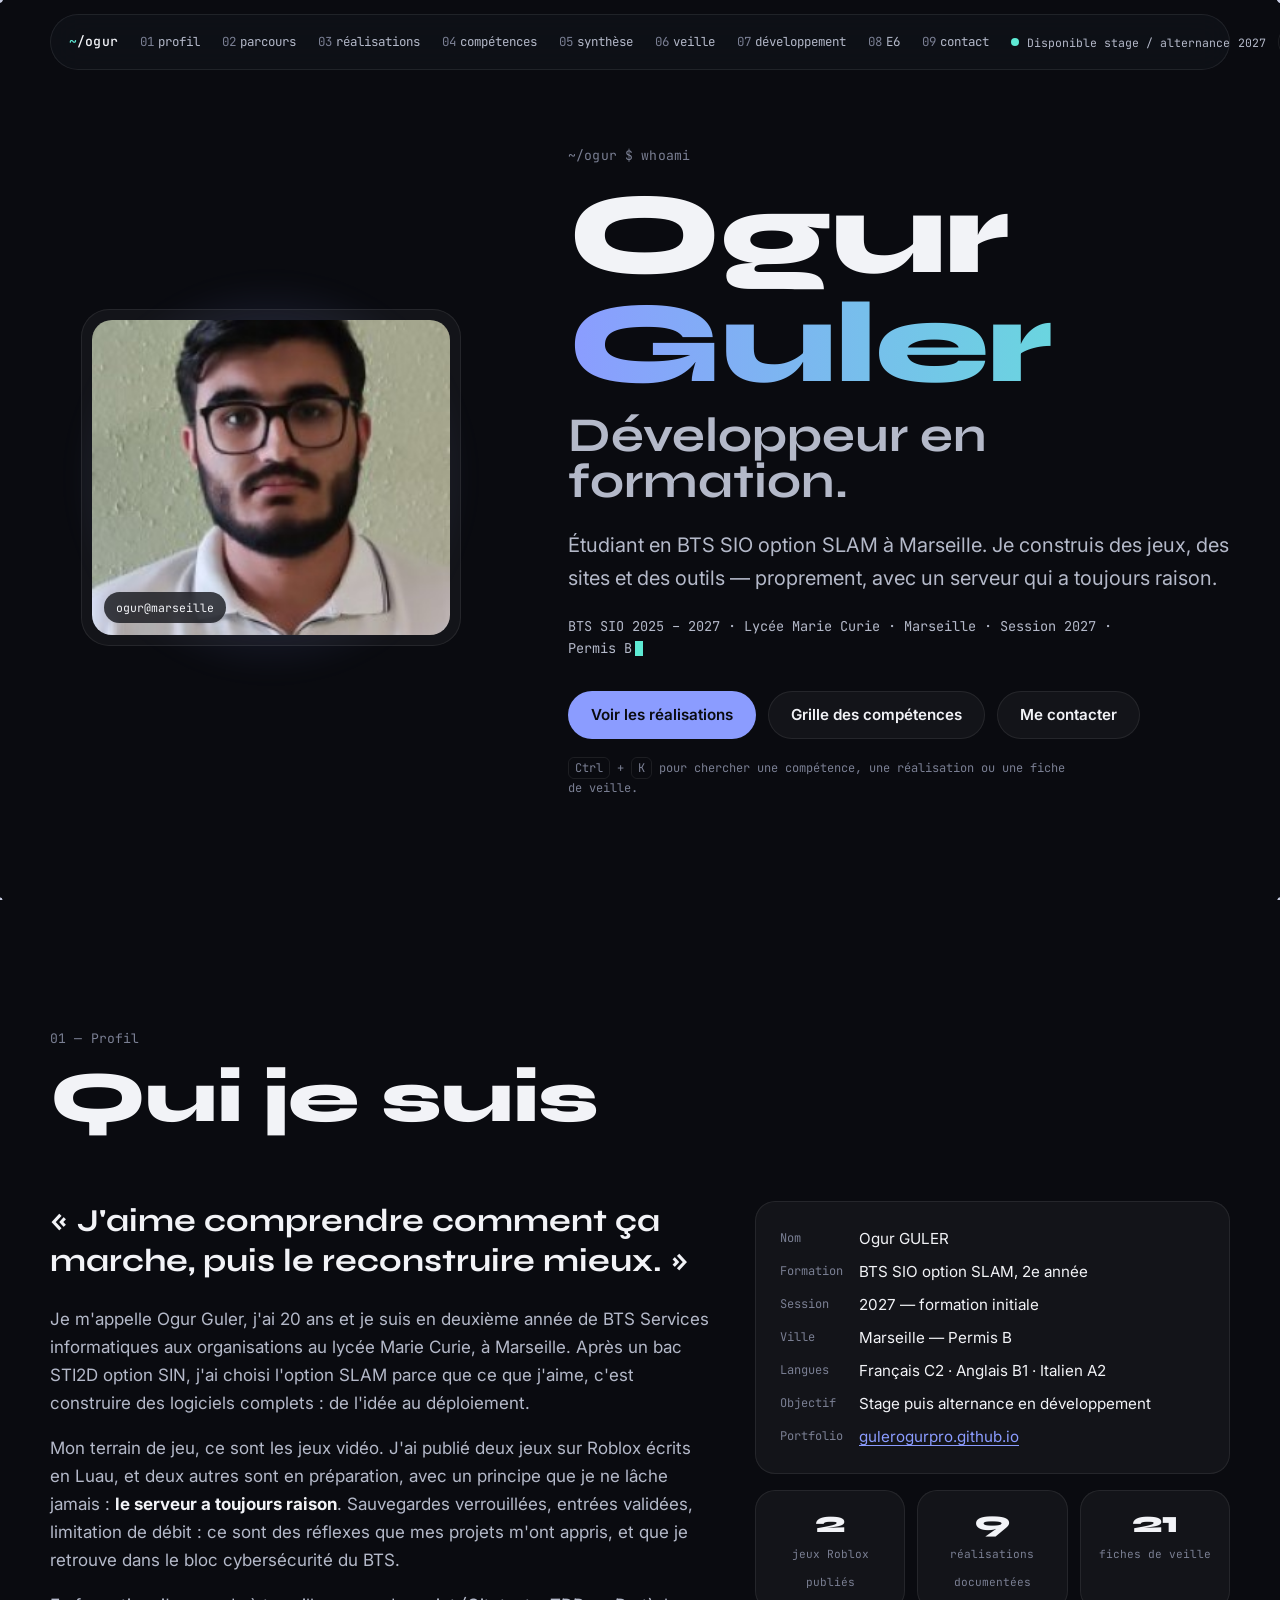
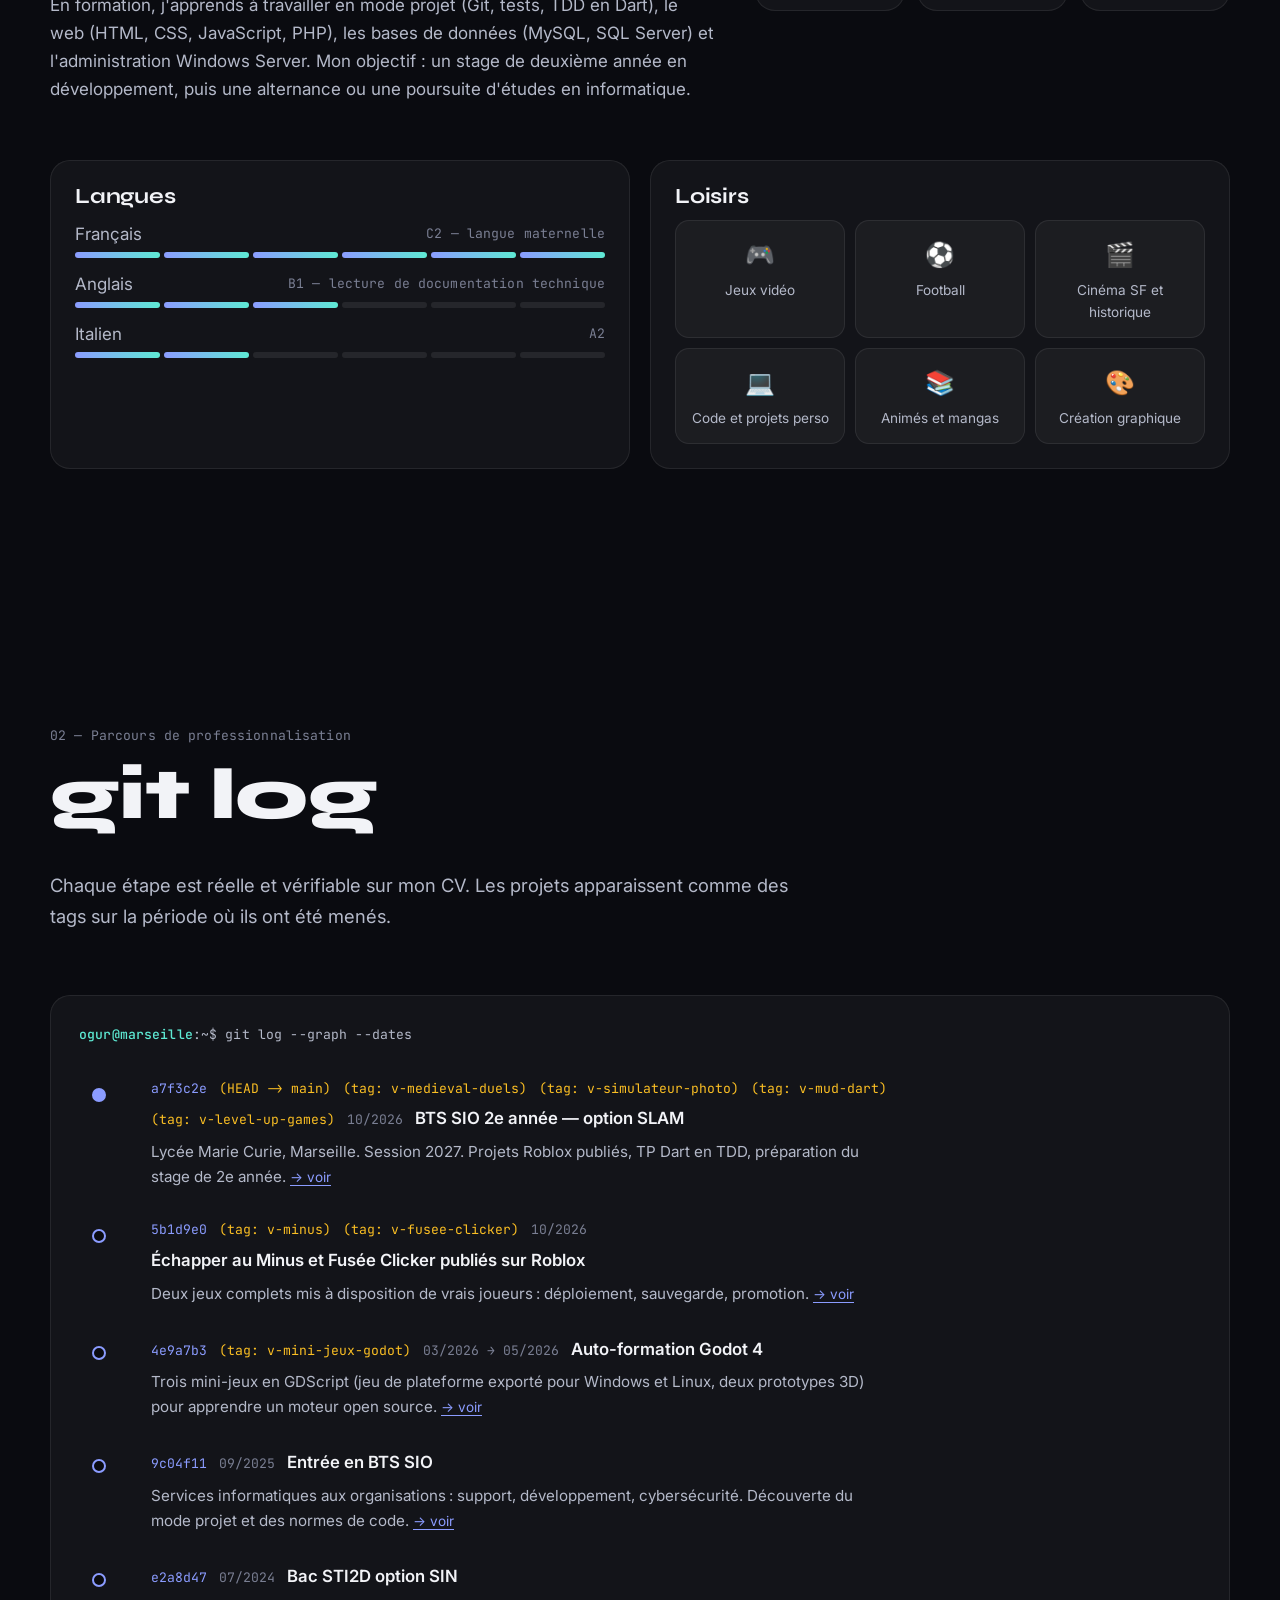
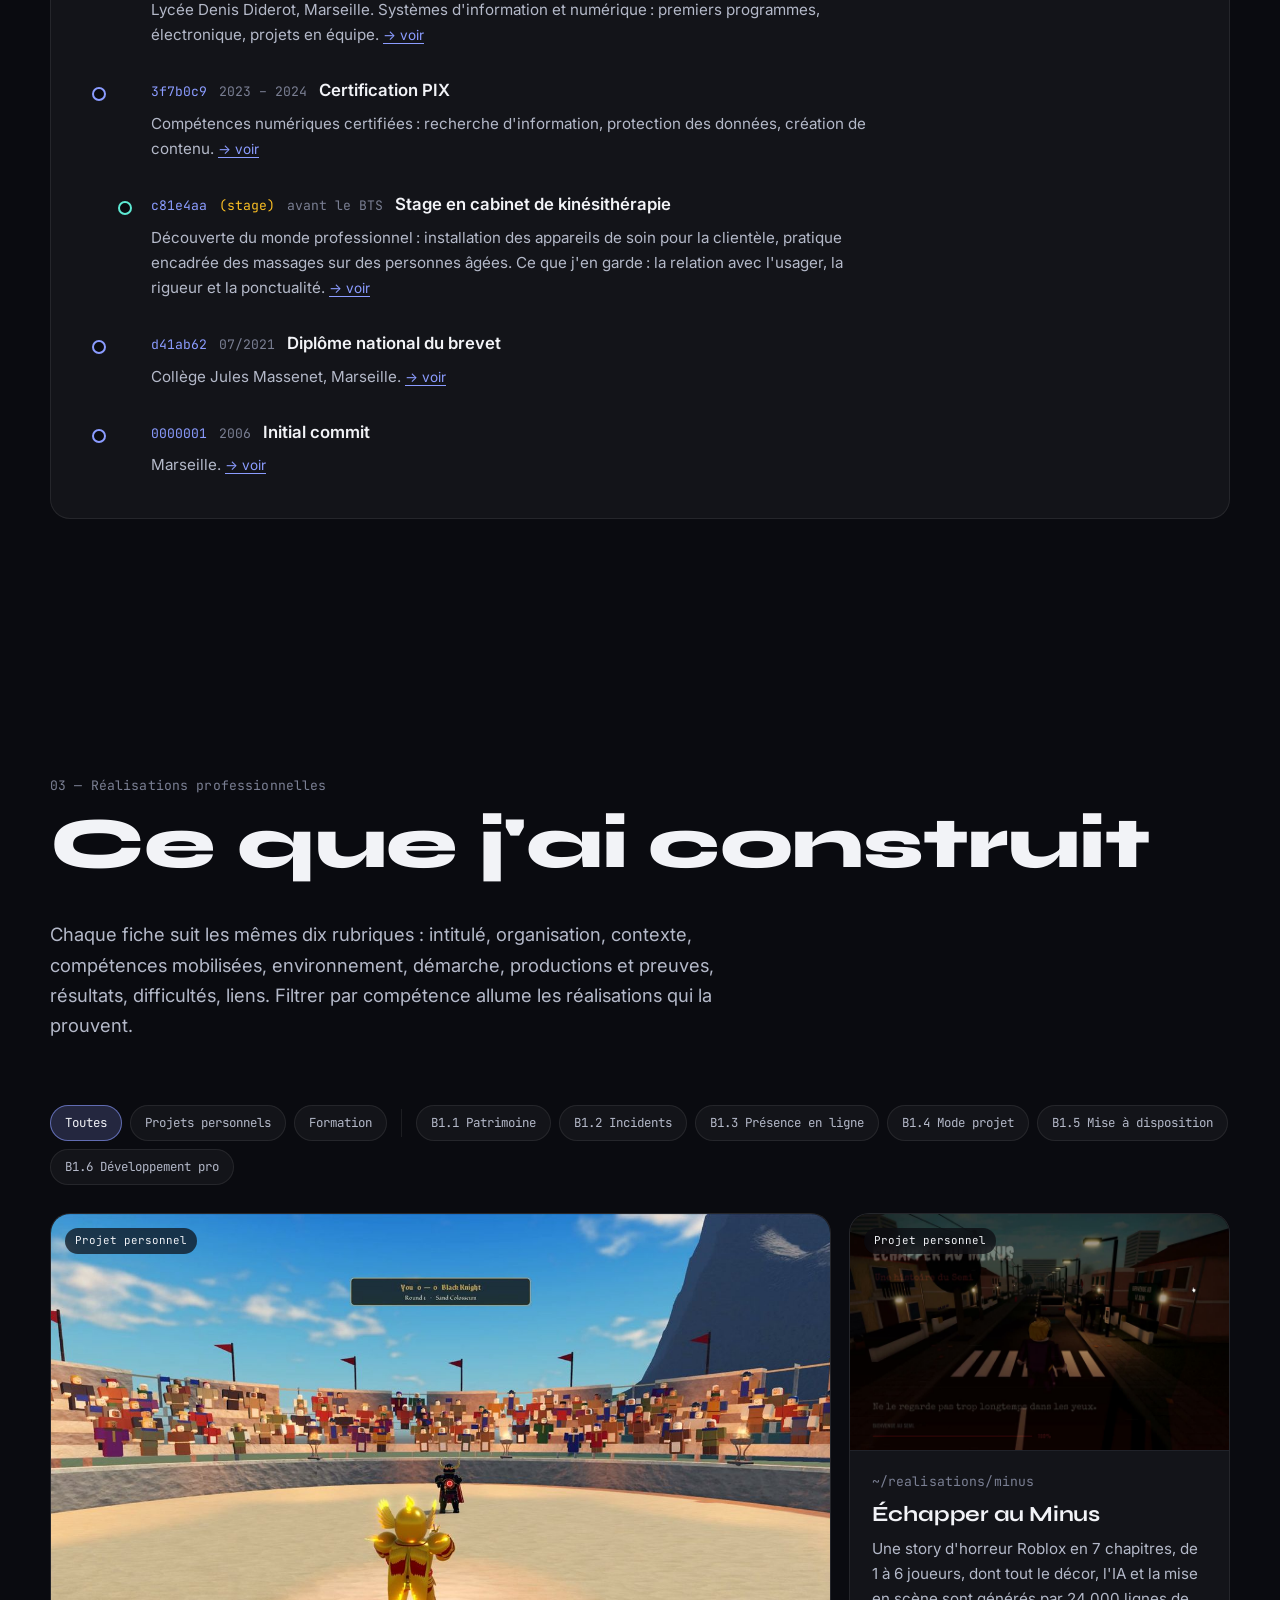
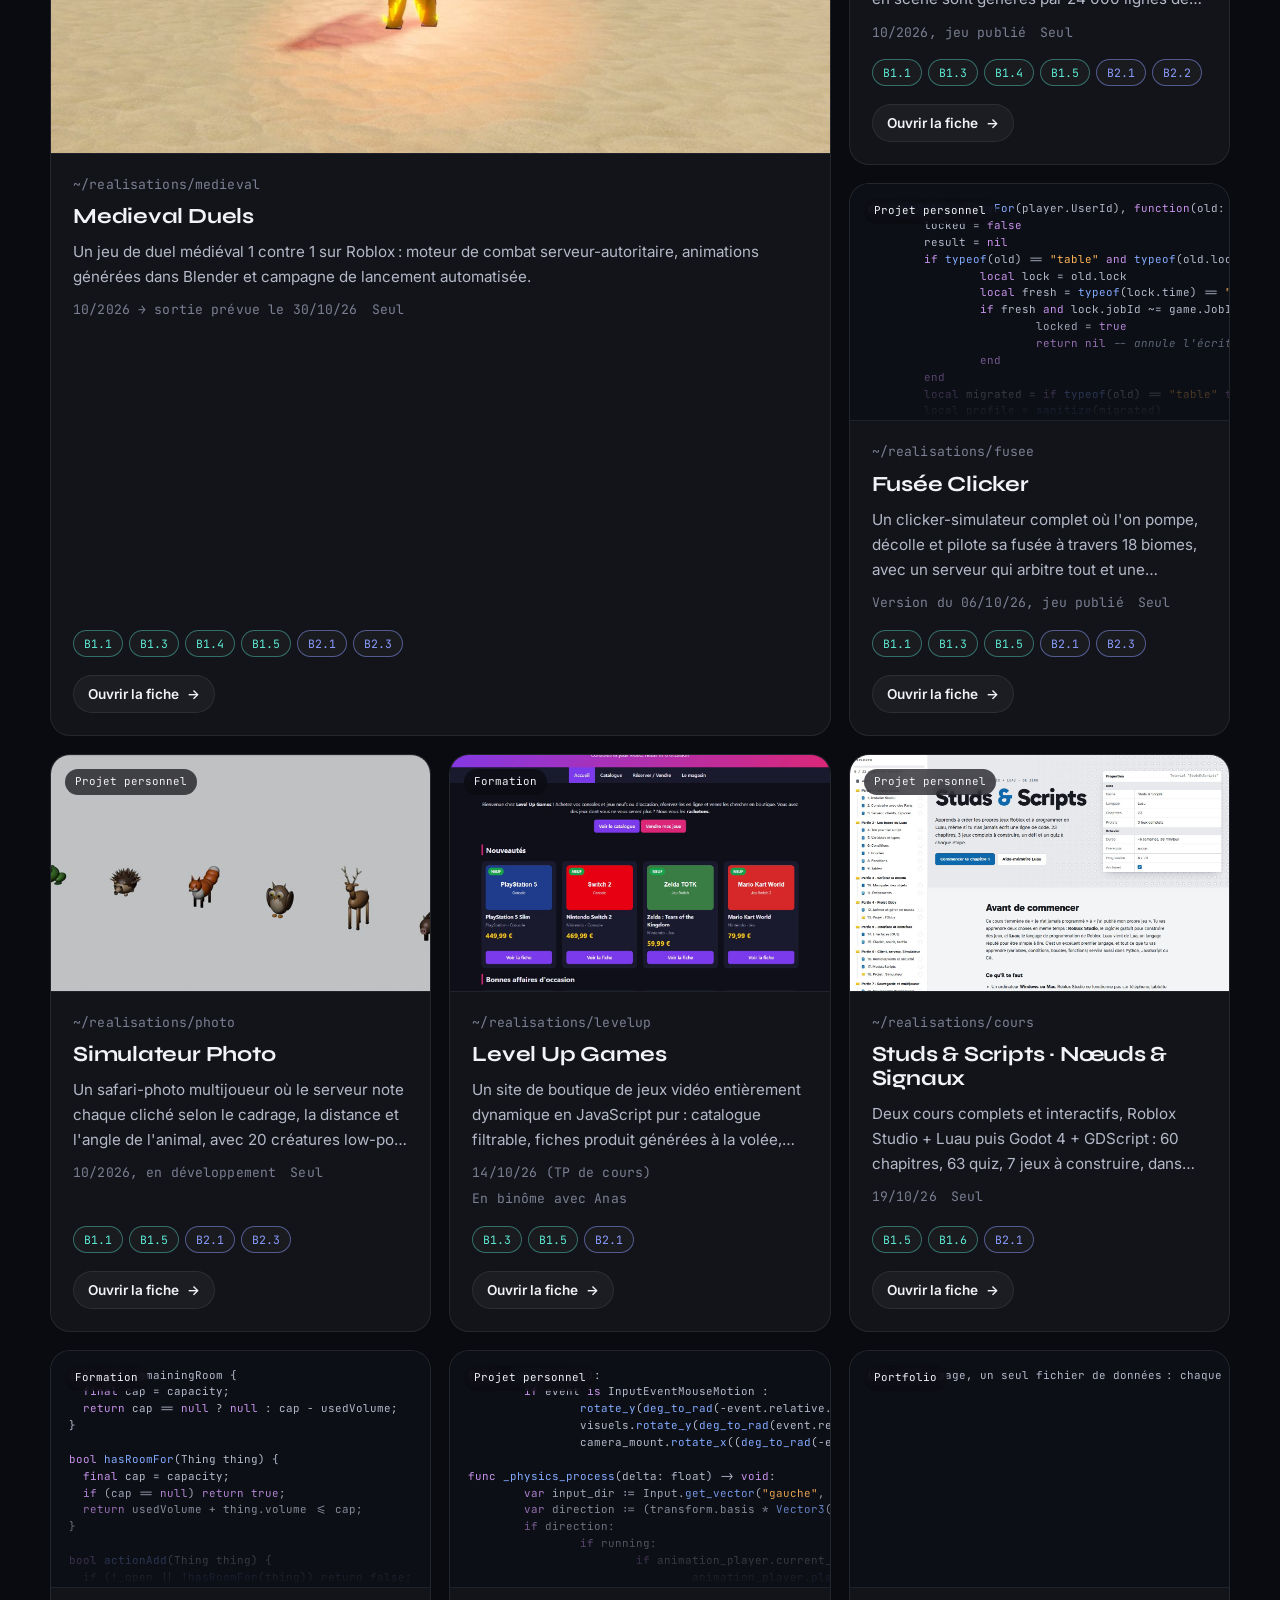
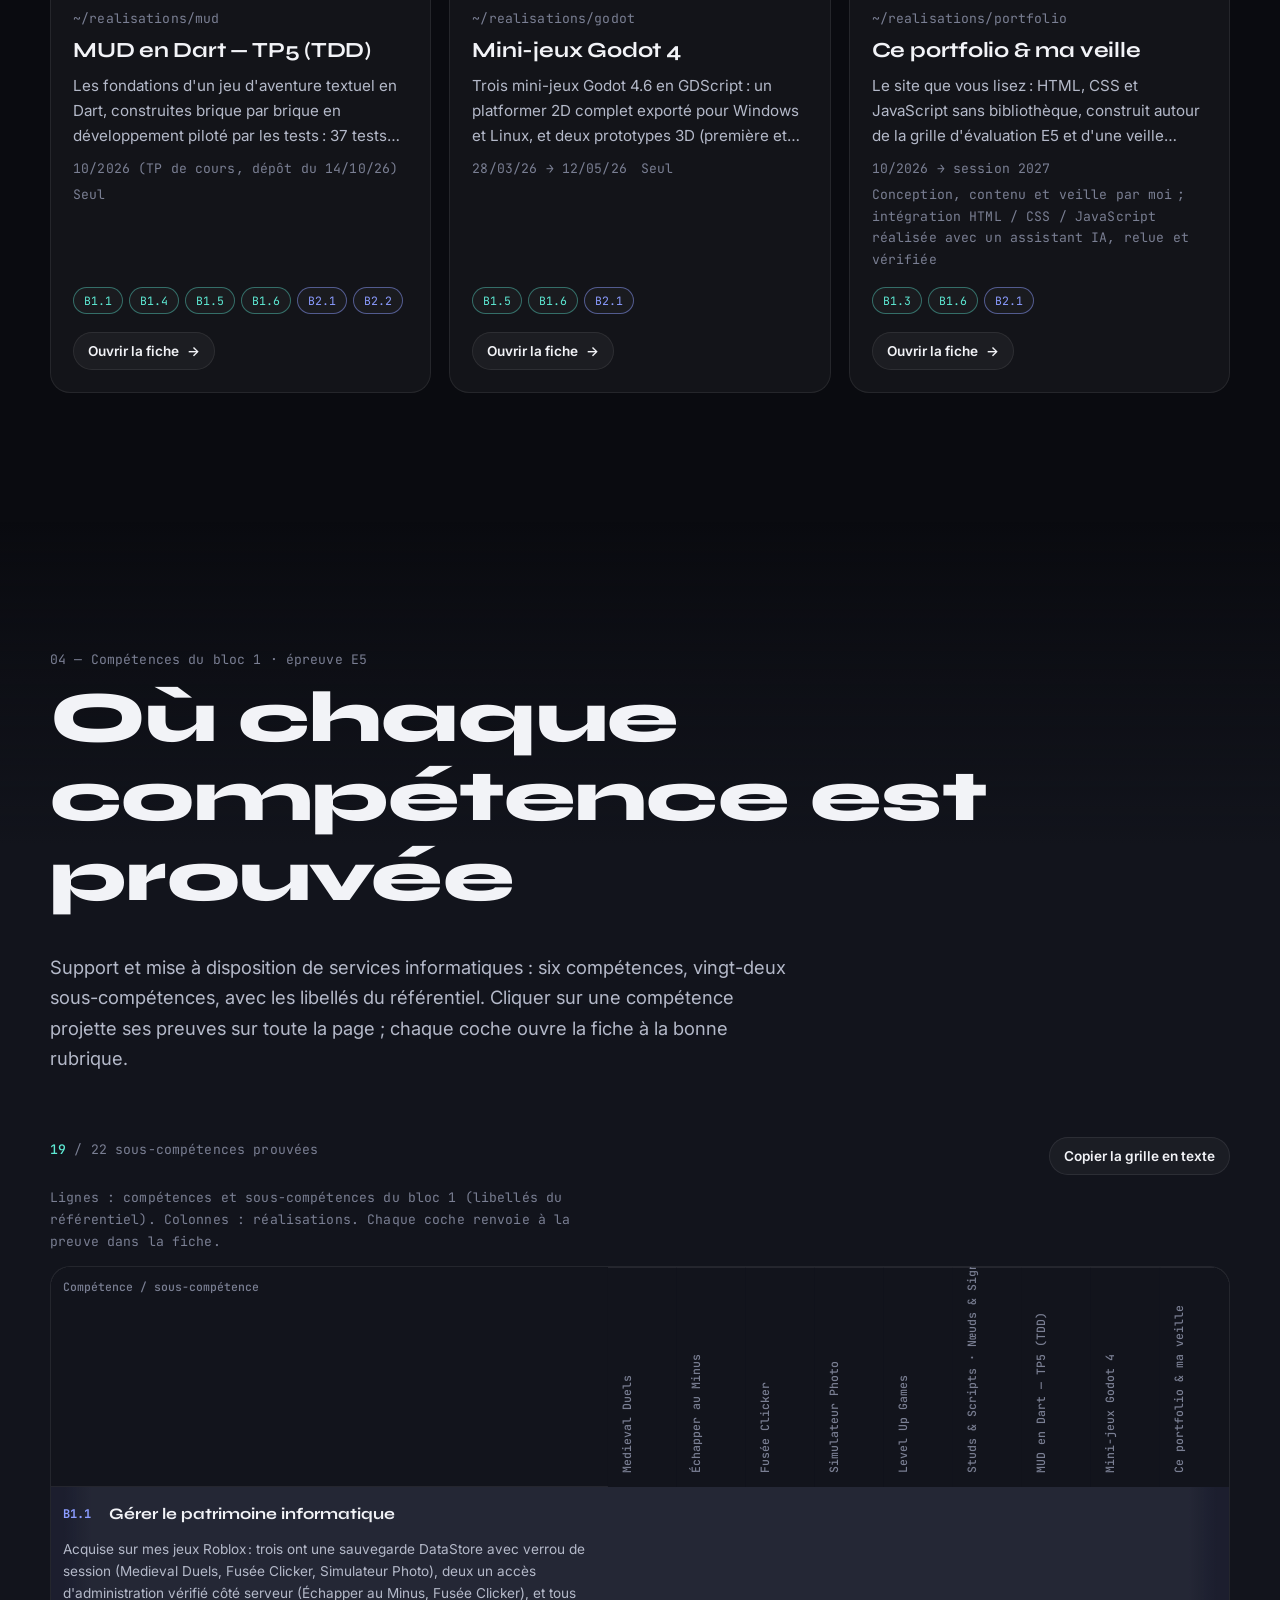
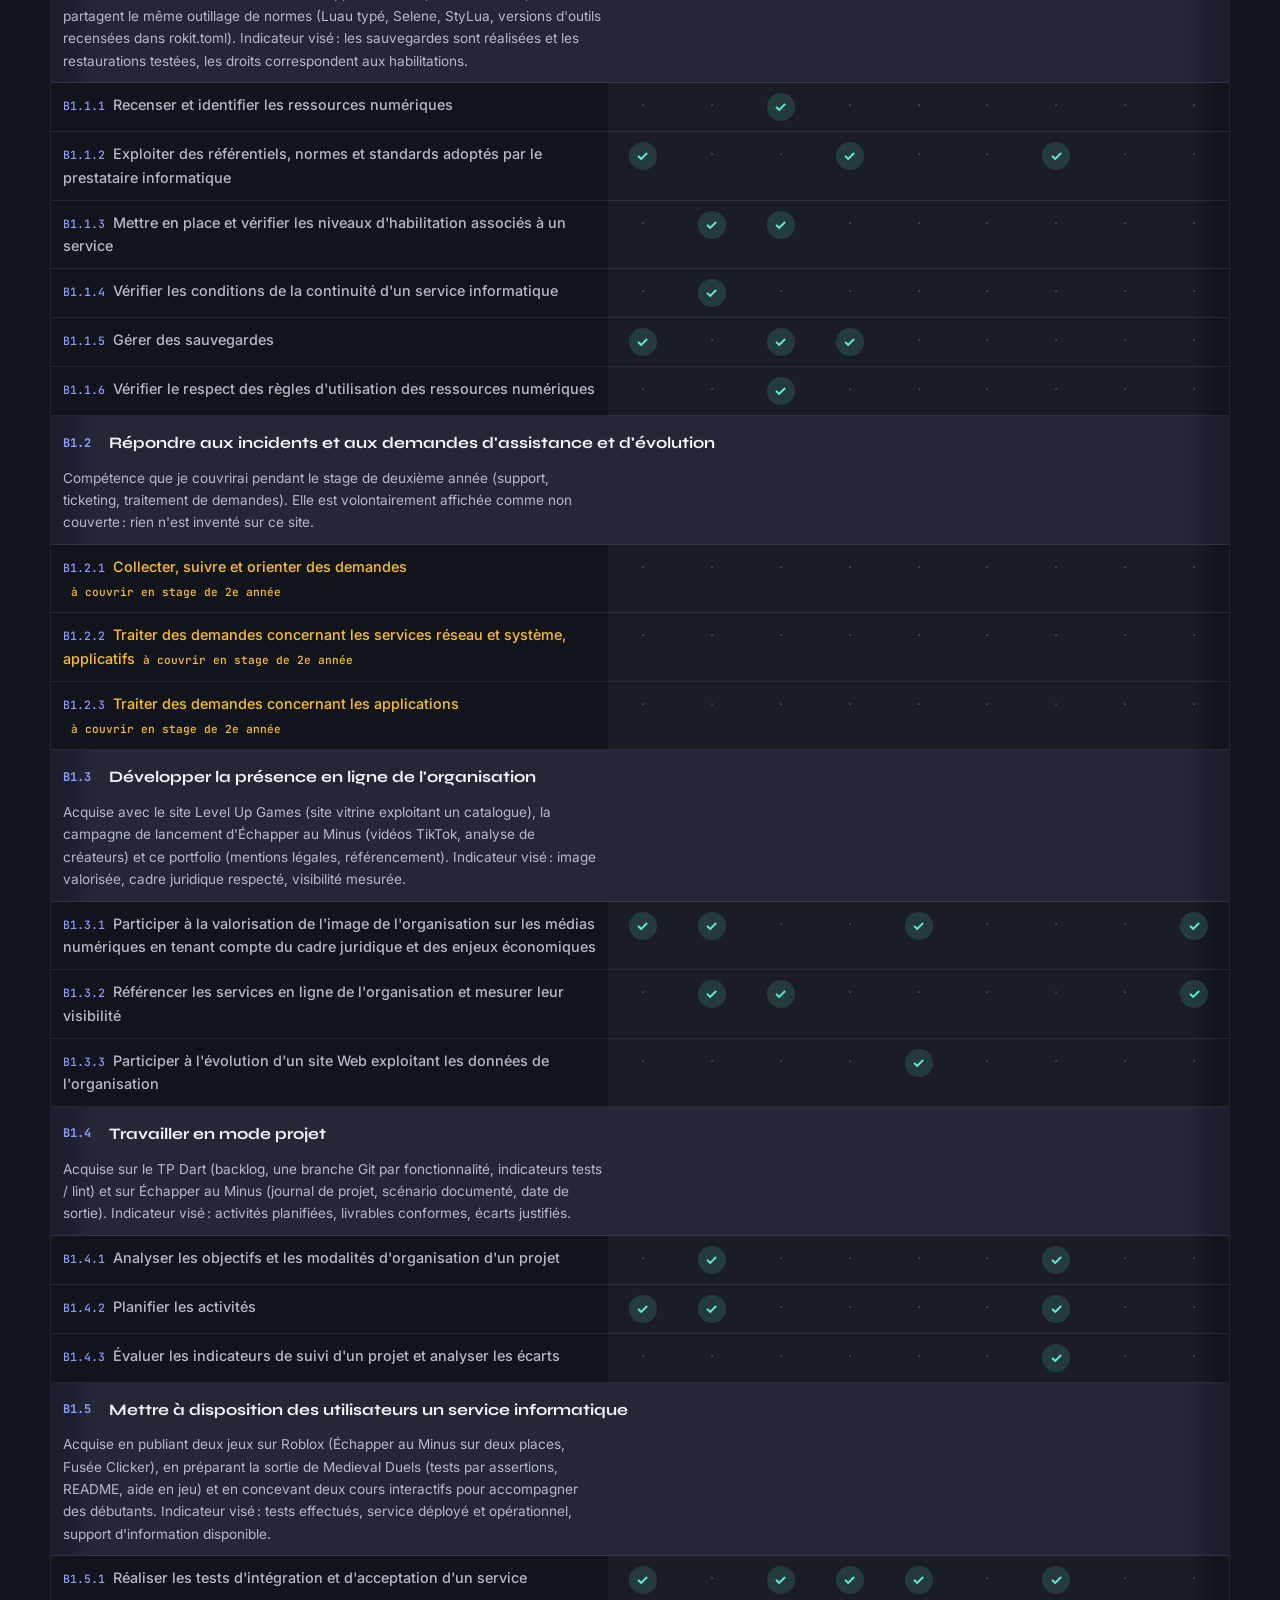
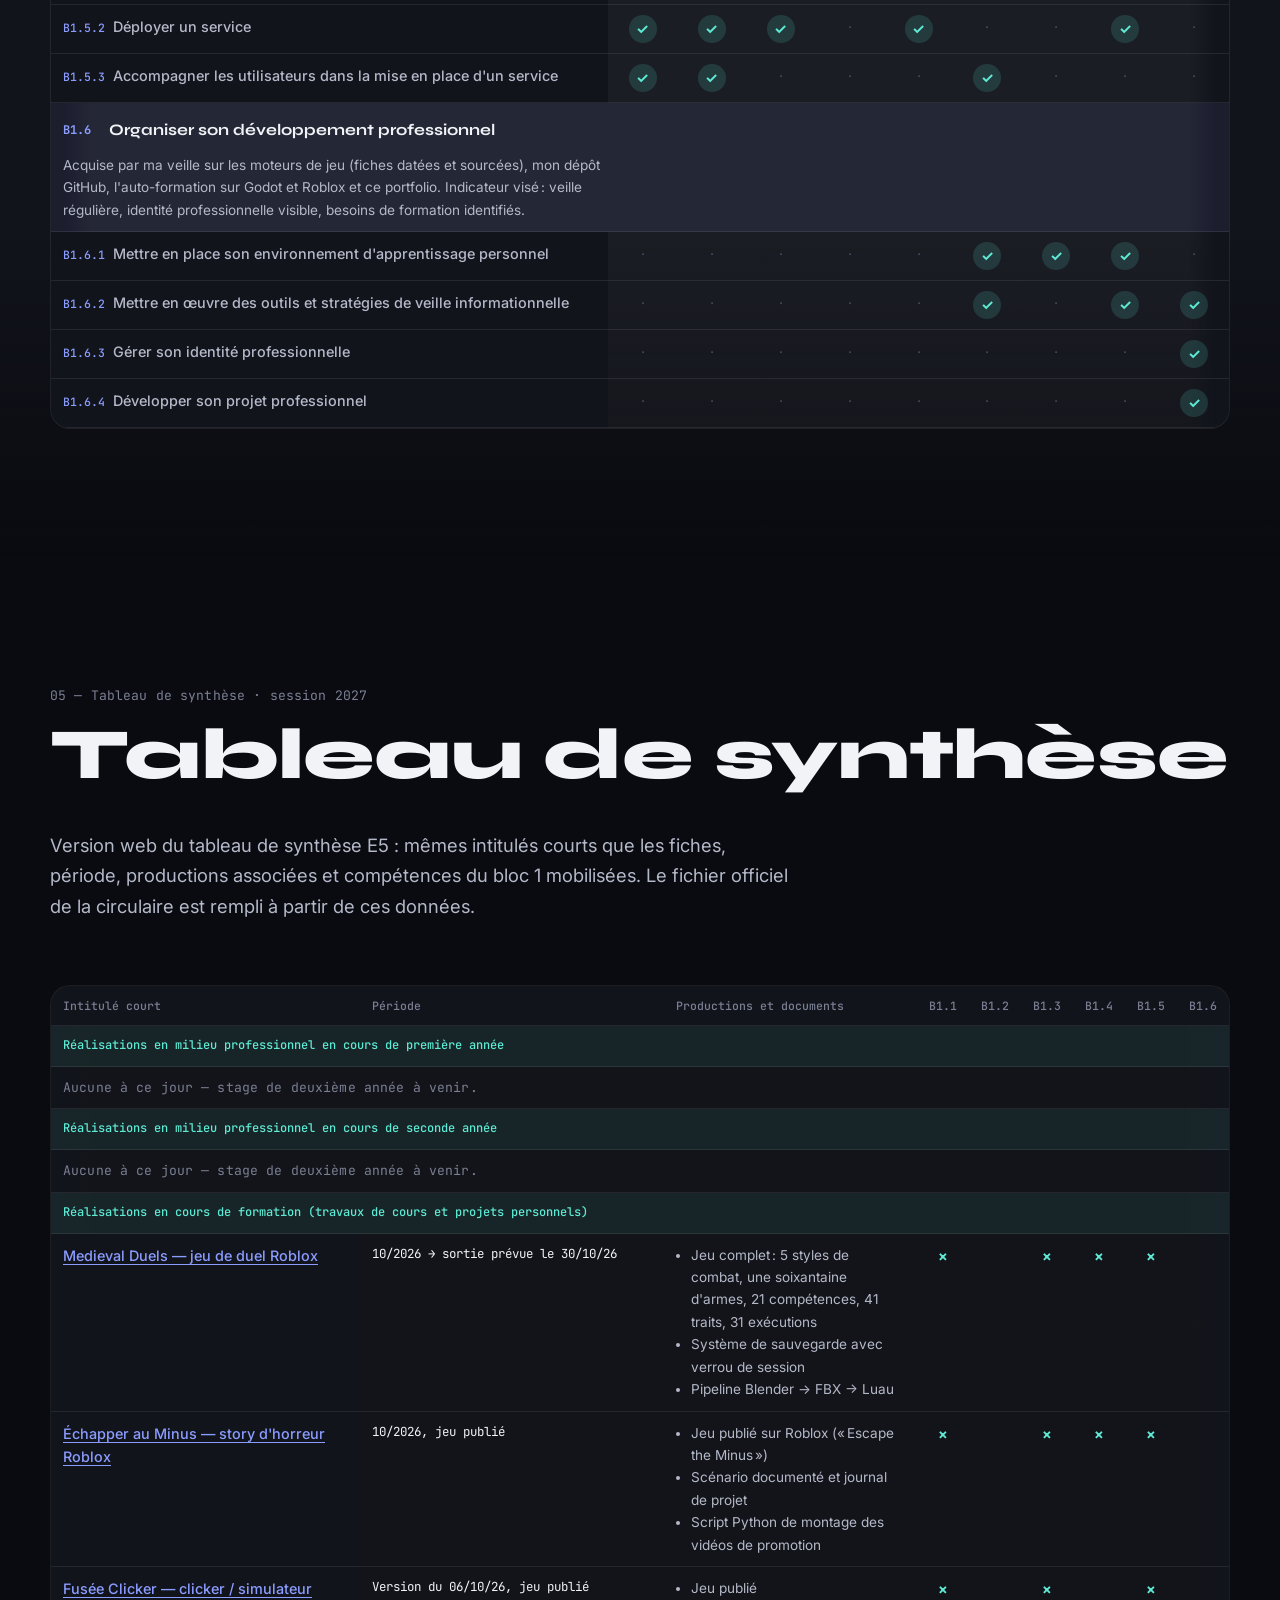
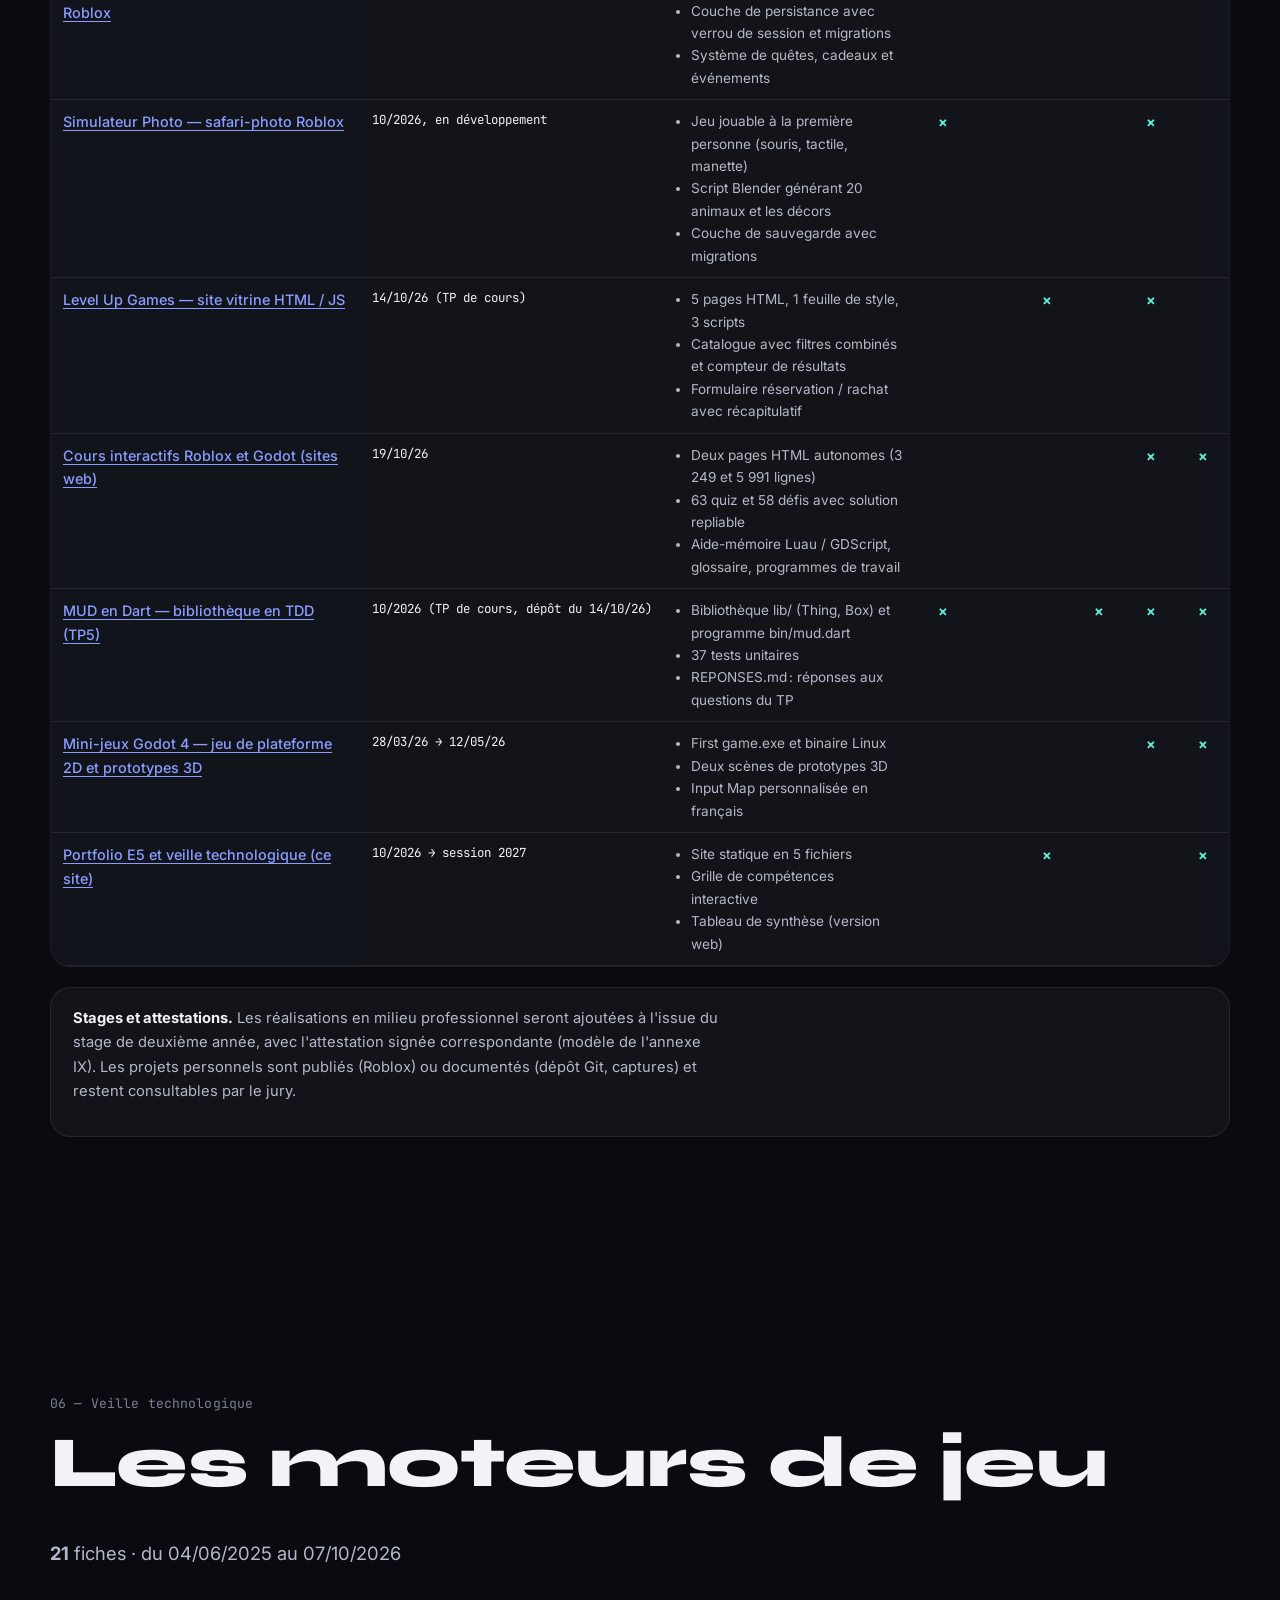
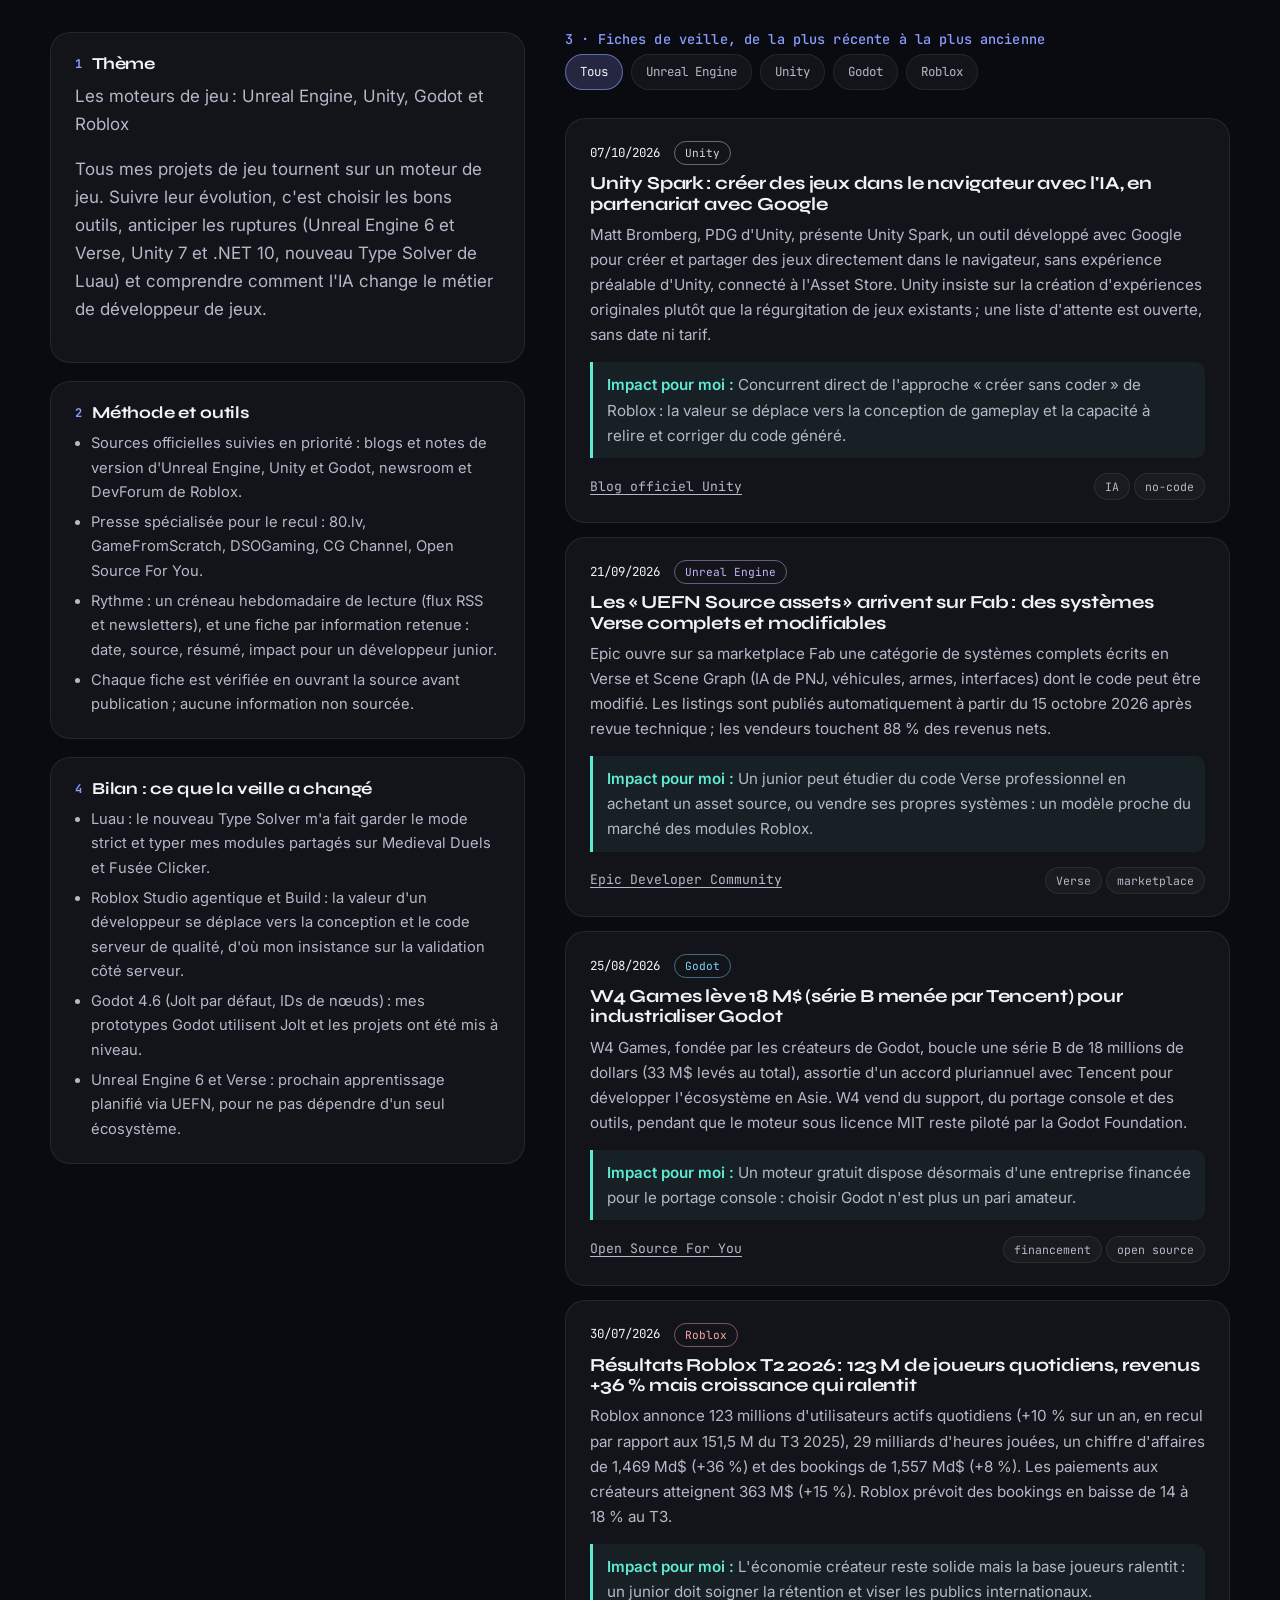
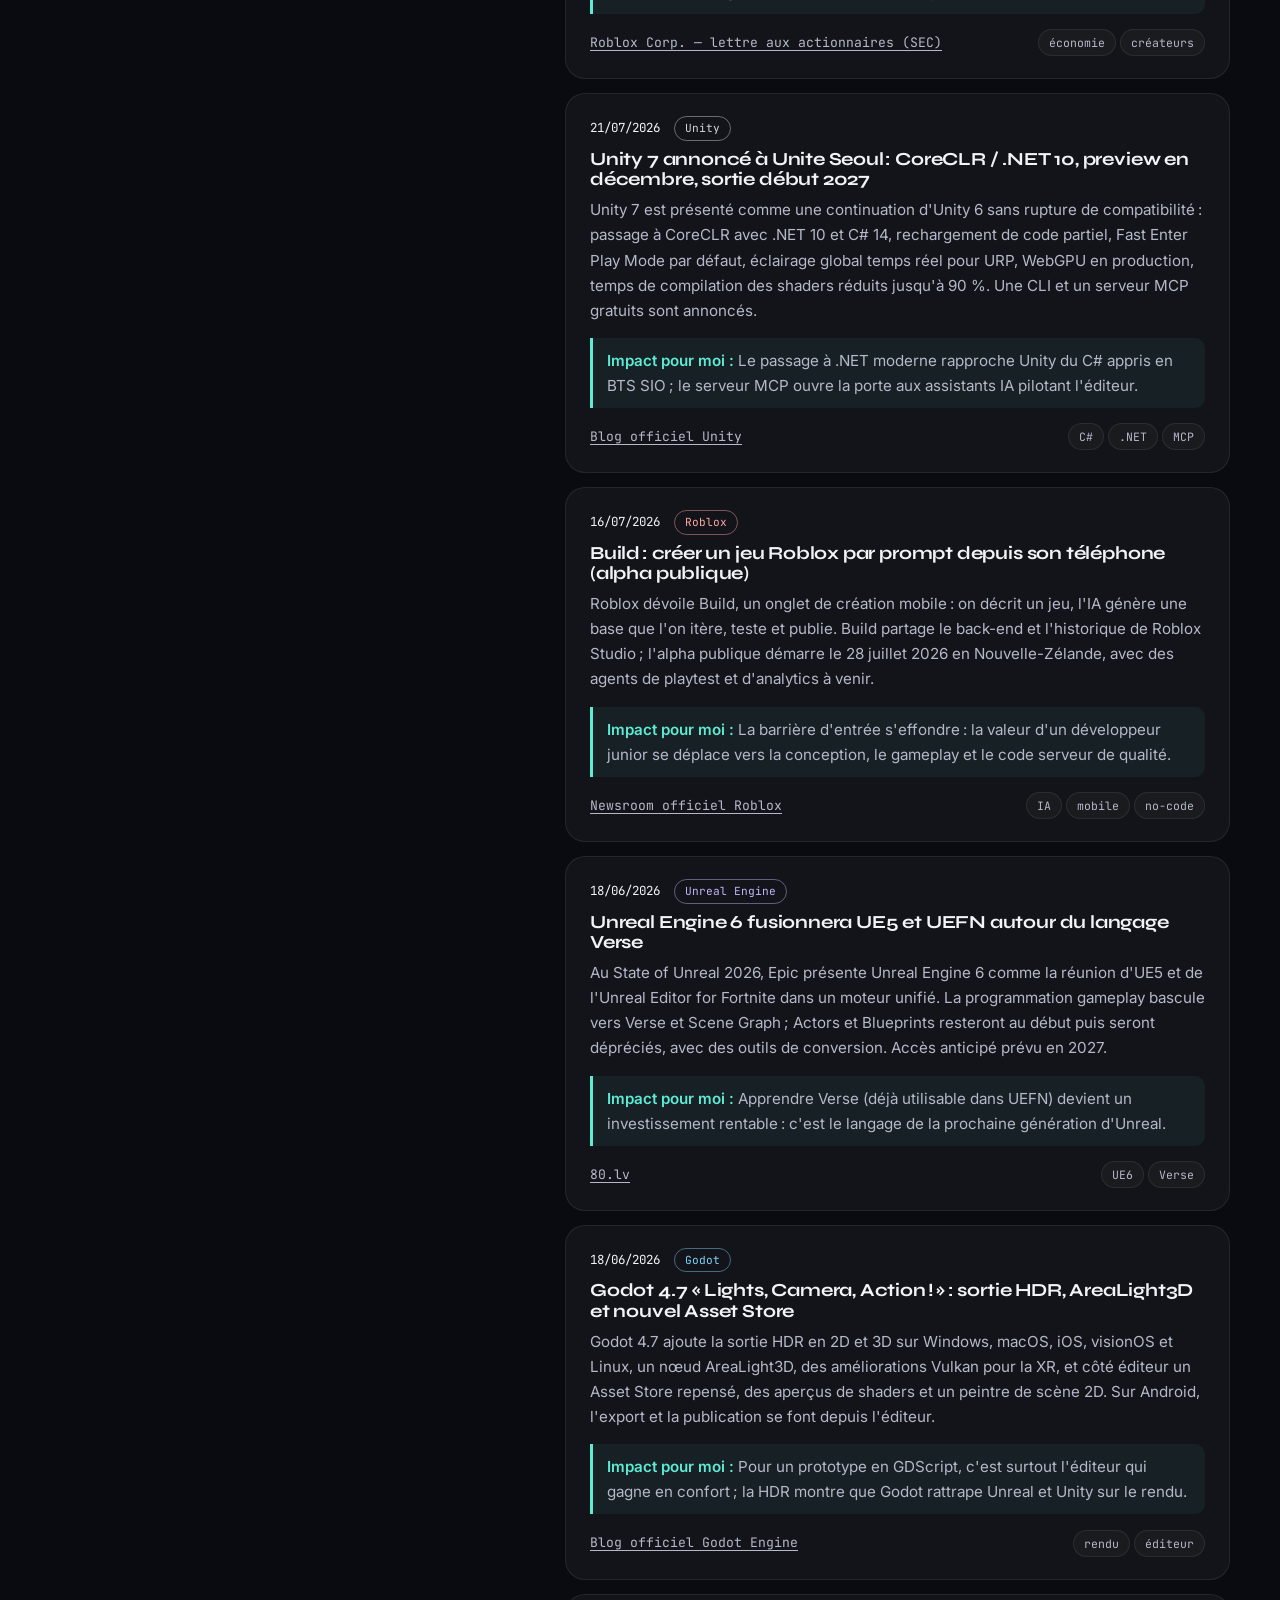
==== commit b1d2d17c: "Ajoute le profil LinkedIn (identité professionnelle et contact) Co-Authored-By: Claude Opus 5.5 <nor" ====
--- a/index.html
+++ b/index.html
@@ -6,6 +6,7 @@
   <title>Ogur Guler — Portfolio BTS SIO (SLAM)</title>
   <meta name="description" content="Portfolio d'Ogur Guler, étudiant en BTS SIO option SLAM à Marseille : réalisations (jeux Roblox en Luau, web, Dart, Godot), grille des compétences du bloc 1, veille technologique sur les moteurs de jeu.">
   <meta name="author" content="Ogur Guler">
+  <link rel="me" href="https://www.linkedin.com/in/ogur-guler-69801b387/">
   <meta name="theme-color" content="#0A0B10">
   <meta property="og:title" content="Ogur Guler — Portfolio BTS SIO">
   <meta property="og:description" content="Jeux Roblox, web, Dart, Godot : réalisations, compétences du bloc 1 et veille sur les moteurs de jeu.">
@@ -16,7 +17,7 @@
   <link rel="preconnect" href="https://fonts.googleapis.com">
   <link rel="preconnect" href="https://fonts.gstatic.com" crossorigin>
   <link rel="stylesheet" href="https://fonts.googleapis.com/css2?family=Syne:wght@700;800&family=Inter:wght@400;500;600&family=JetBrains+Mono:wght@400;500&display=swap">
-  <link rel="stylesheet" href="css/style.css?v=6">
+  <link rel="stylesheet" href="css/style.css?v=7">
   <script>
     // Préférences appliquées avant le premier rendu (thème, mouvement, mode jury)
     (function () {
@@ -281,6 +282,7 @@
           <div class="glass" data-reveal style="--i:1">
             <h3>Identité professionnelle</h3>
             <ul class="liens-pro">
+              <li><a href="https://www.linkedin.com/in/ogur-guler-69801b387/" target="_blank" rel="noopener">LinkedIn <span>ogur-guler</span></a></li>
               <li><a href="https://github.com/gulerogurpro" target="_blank" rel="noopener">GitHub <span>gulerogurpro</span></a></li>
               <li><a href="https://www.roblox.com/games/107366286112214" target="_blank" rel="noopener">Jeu publié sur Roblox <span>Échapper au Minus</span></a></li>
               <li><a href="#contact">E-mail professionnel <span>gulerogur.pro@gmail.com</span></a></li>
@@ -333,6 +335,7 @@
             <div class="contact-actions">
               <button type="button" class="btn btn-primaire magnetic" id="copier-email" data-cursor="copier"><span>Copier l'e-mail</span></button>
               <a class="btn magnetic" href="mailto:gulerogur.pro@gmail.com" data-cursor="écrire"><span>Écrire un e-mail</span></a>
+              <a class="btn magnetic" href="https://www.linkedin.com/in/ogur-guler-69801b387/" target="_blank" rel="noopener" data-cursor="ouvrir"><span>LinkedIn</span></a>
               <a class="btn magnetic" href="https://github.com/gulerogurpro" target="_blank" rel="noopener" data-cursor="ouvrir"><span>GitHub</span></a>
             </div>
           </div>
@@ -373,7 +376,7 @@
     </div>
   </div>
 
-  <script src="js/data.js?v=6"></script>
-  <script src="js/main.js?v=6"></script>
+  <script src="js/data.js?v=7"></script>
+  <script src="js/main.js?v=7"></script>
 </body>
 </html>
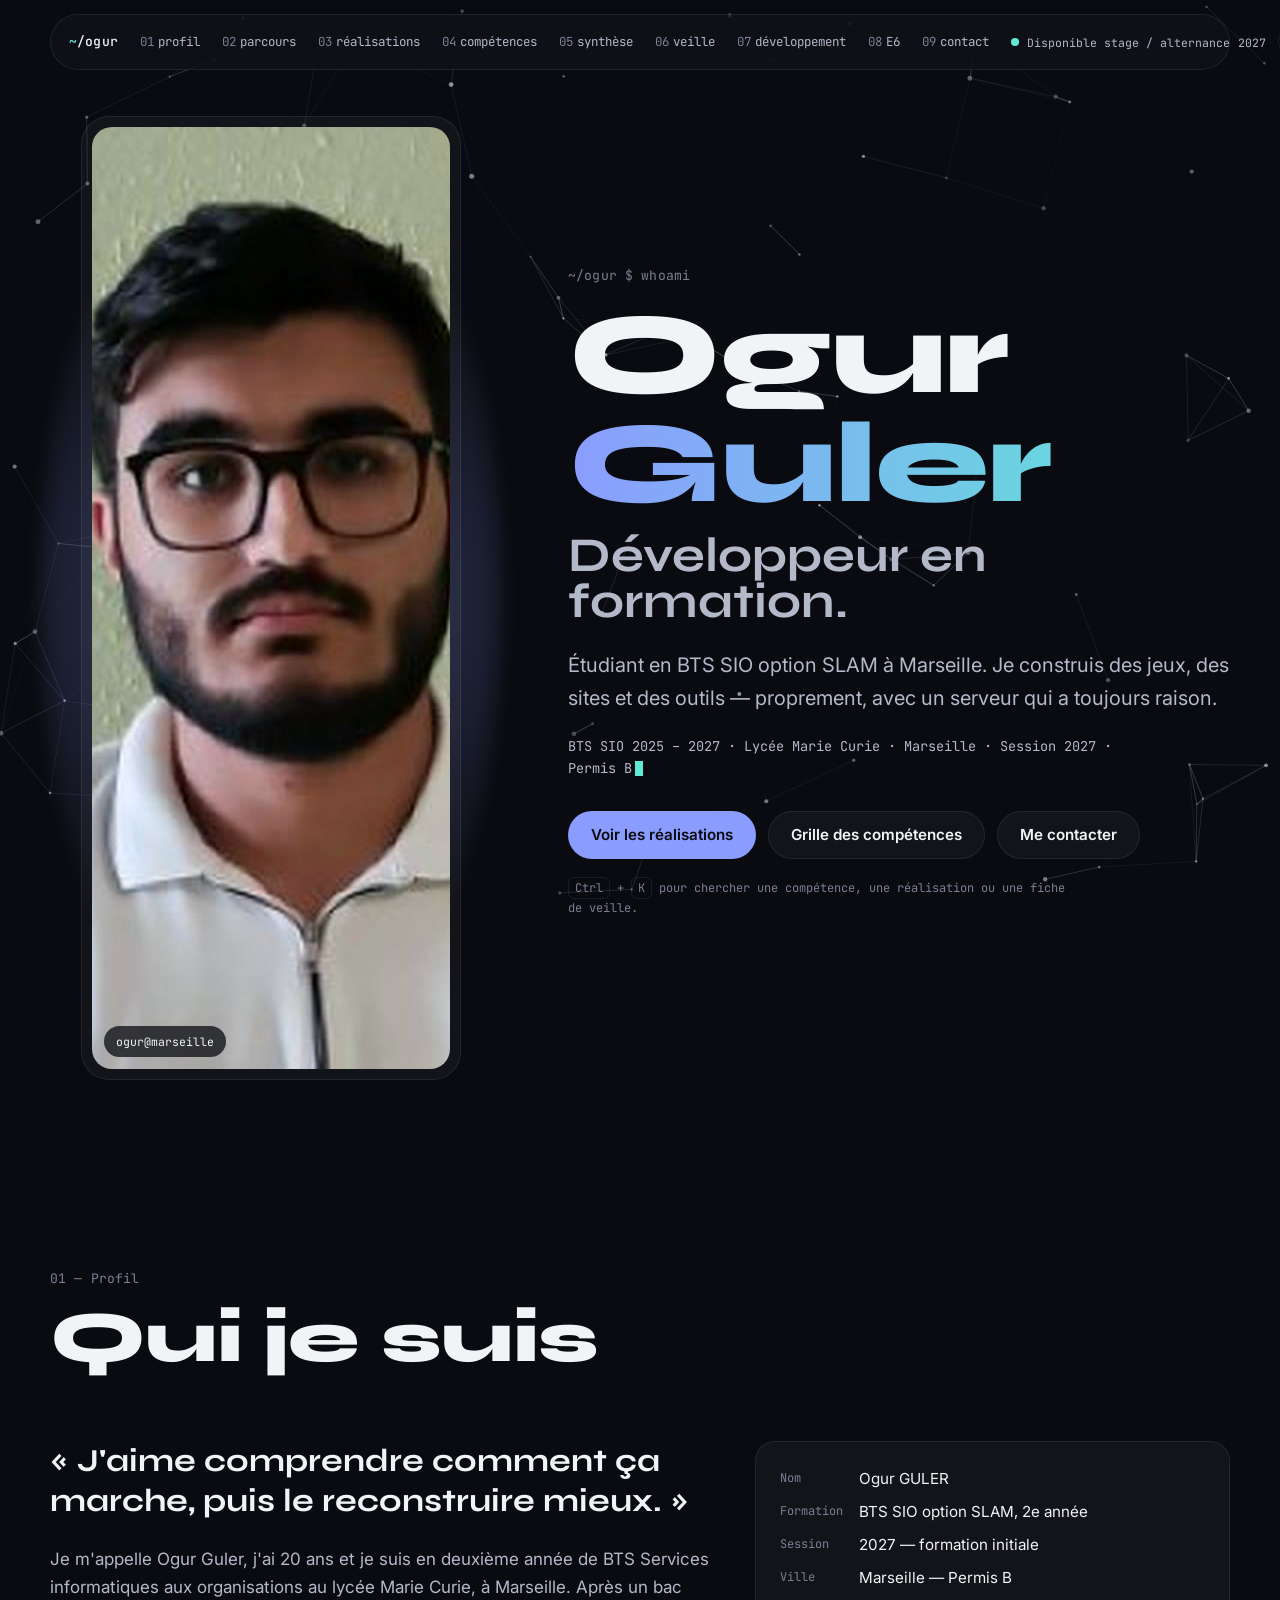
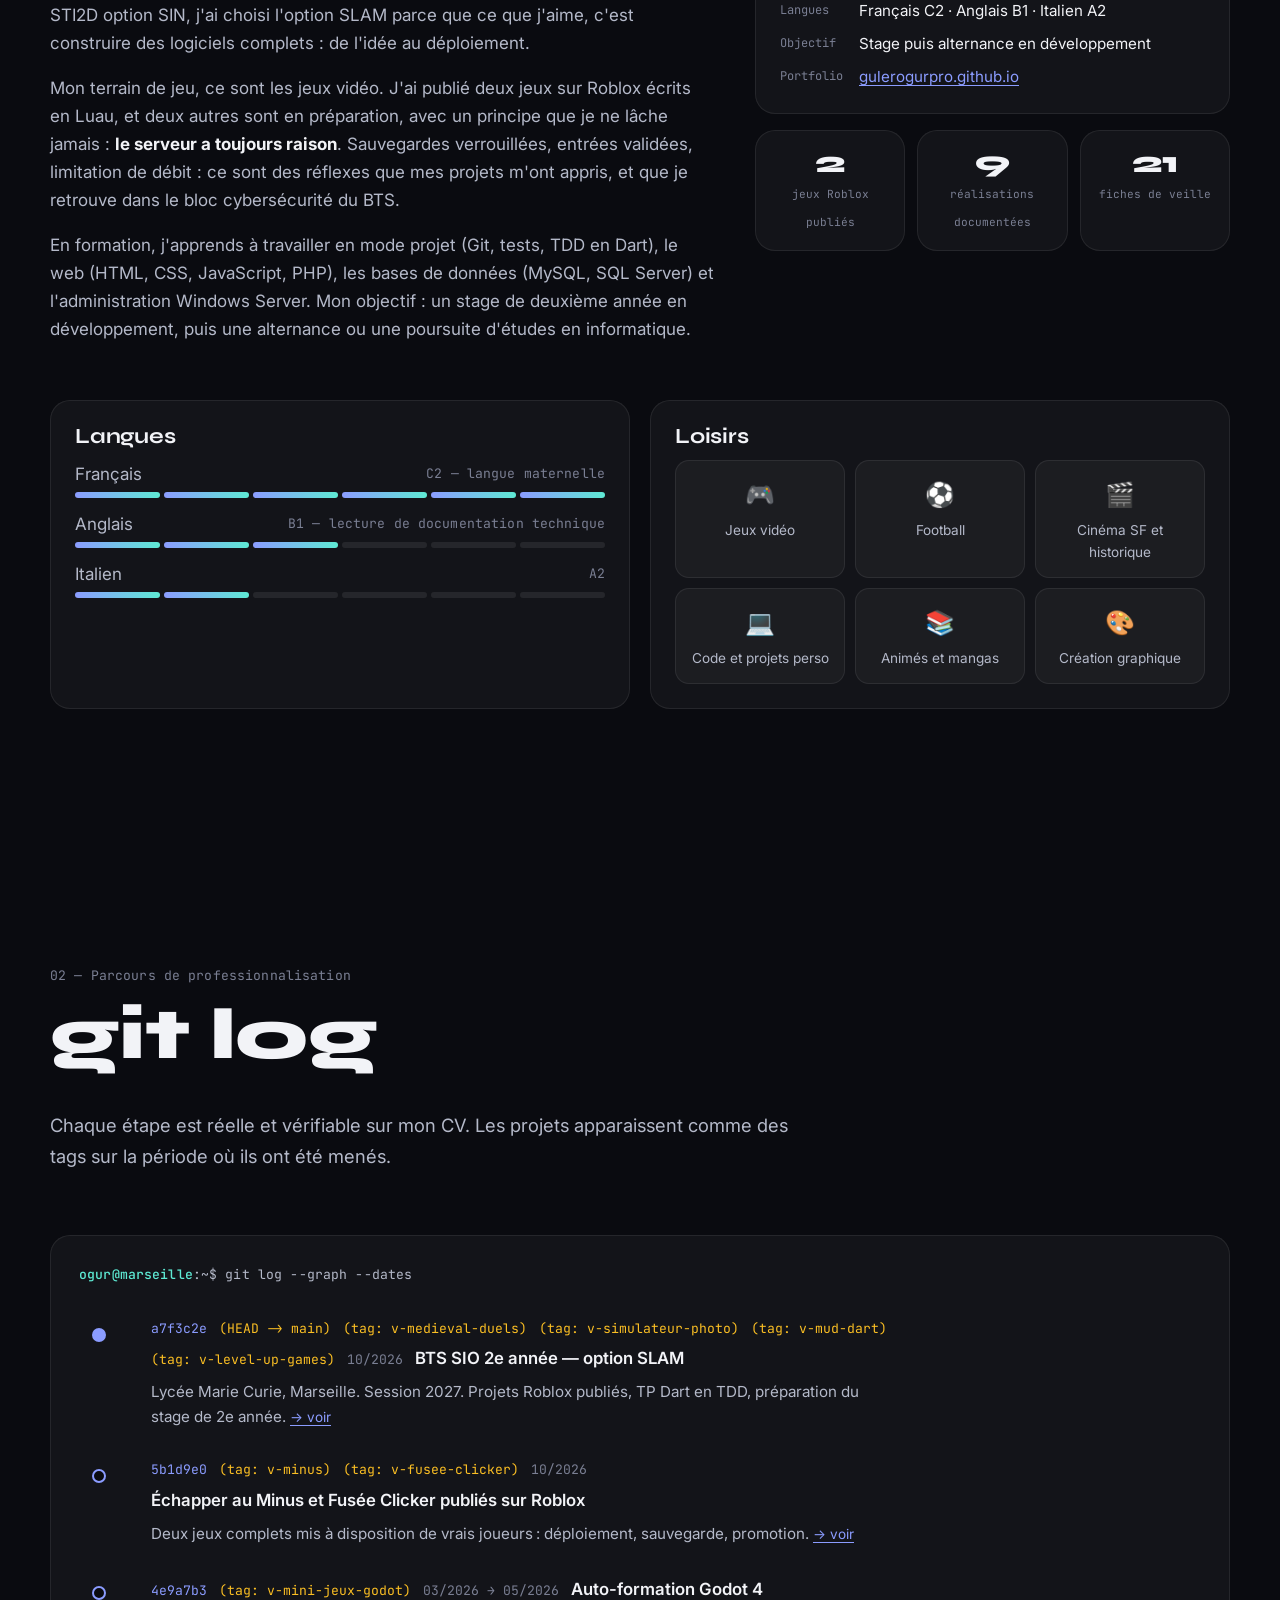
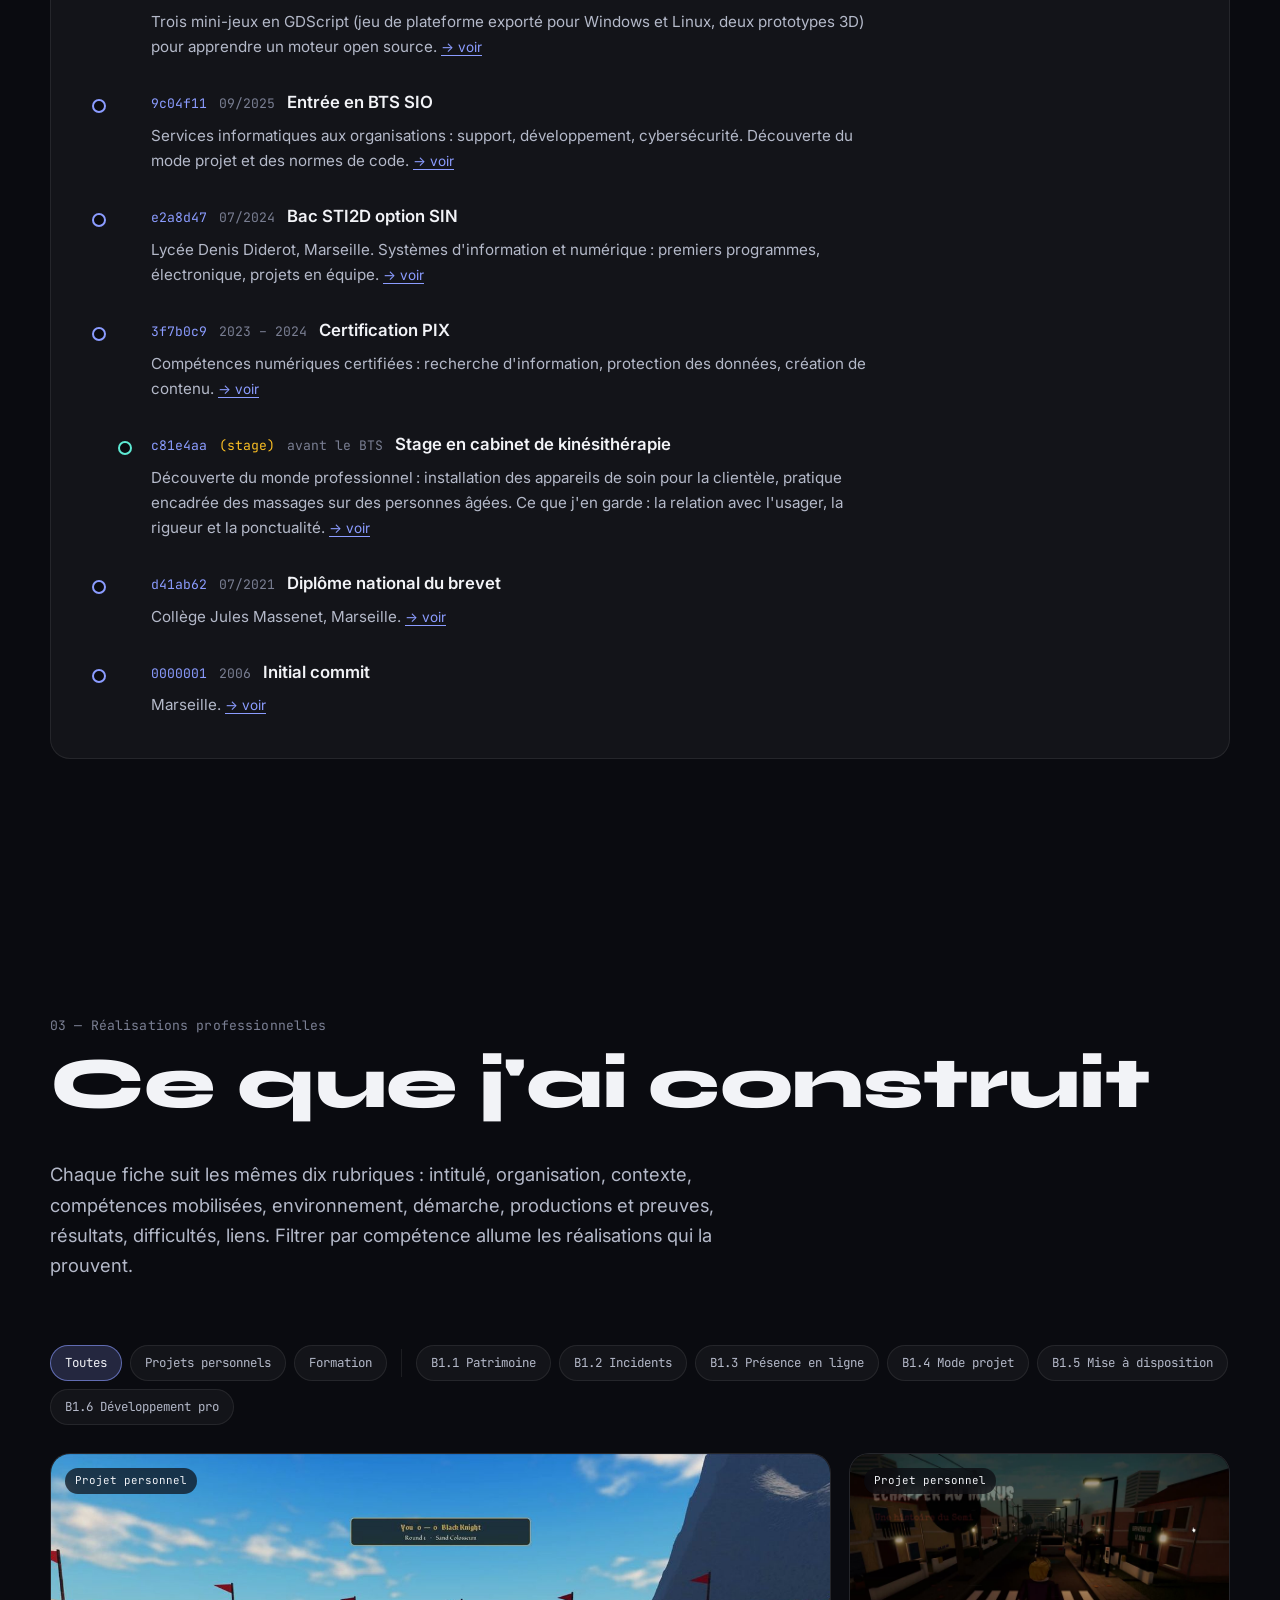
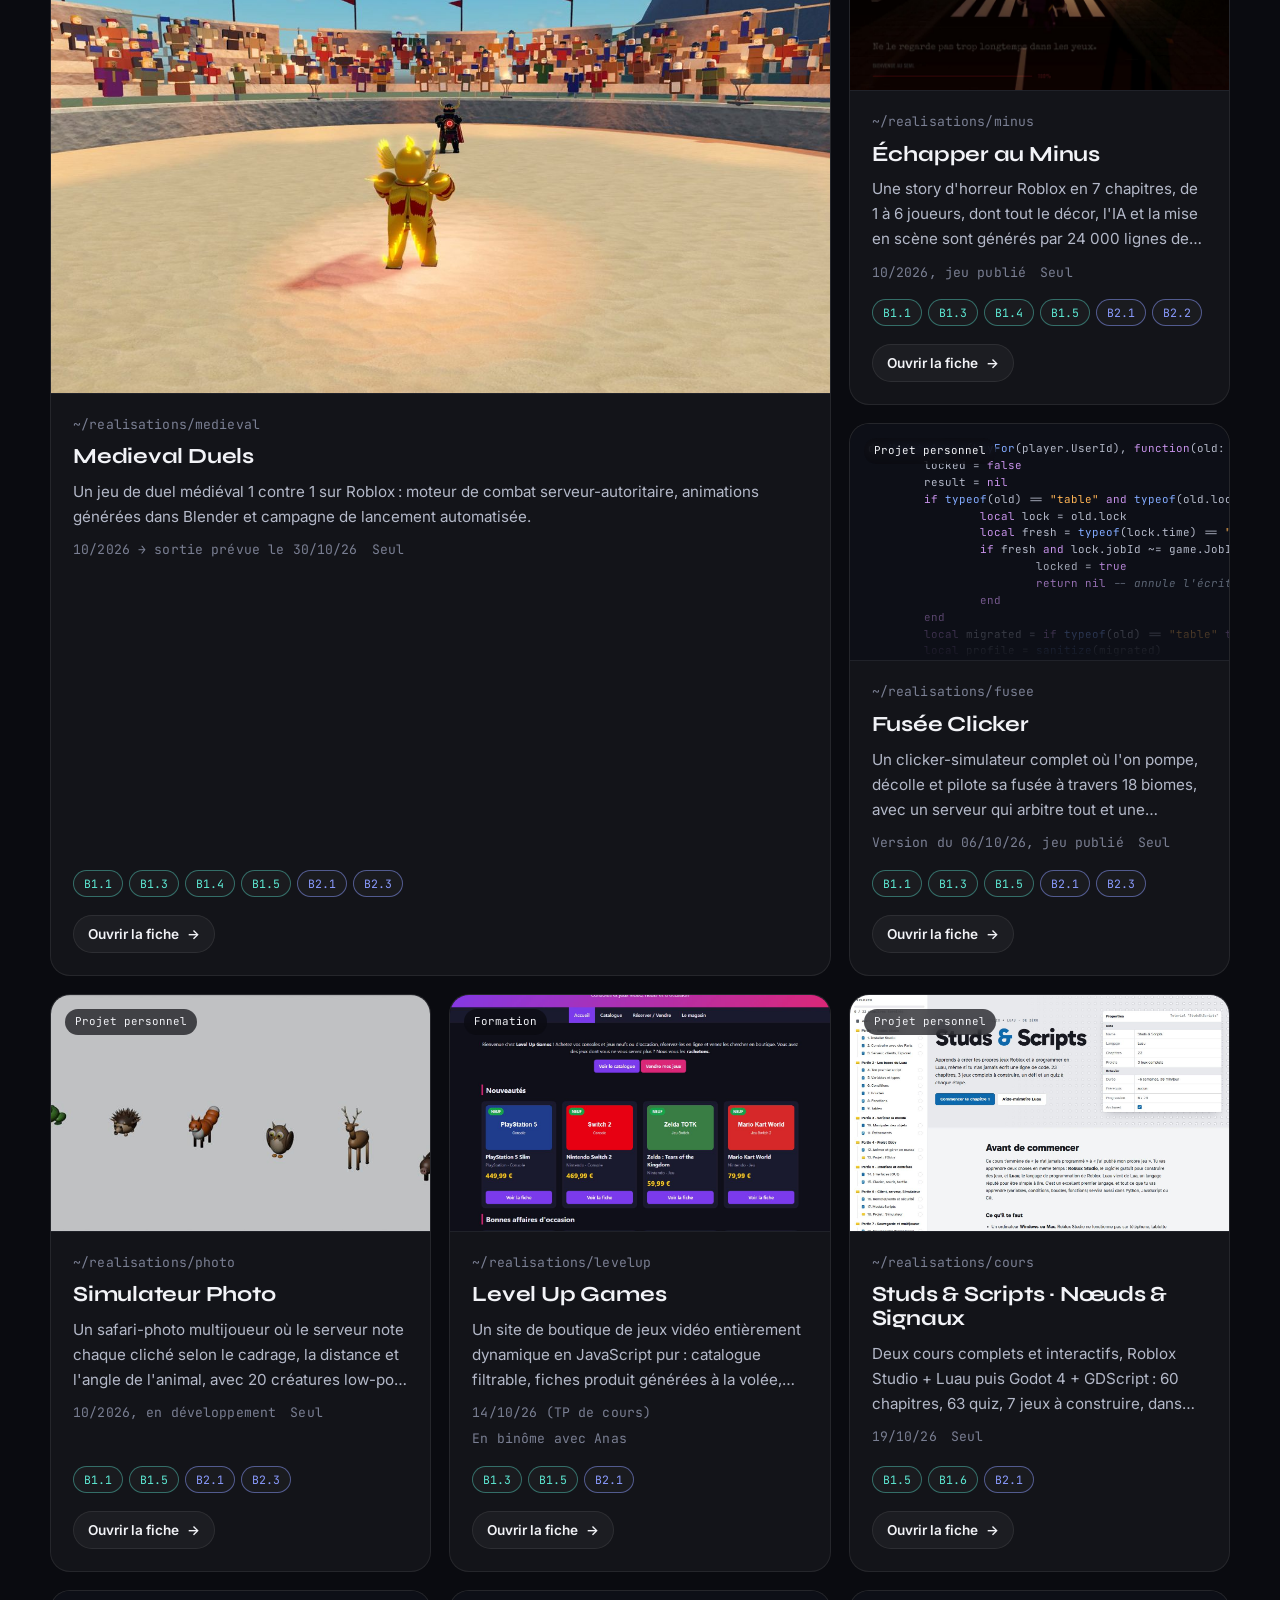
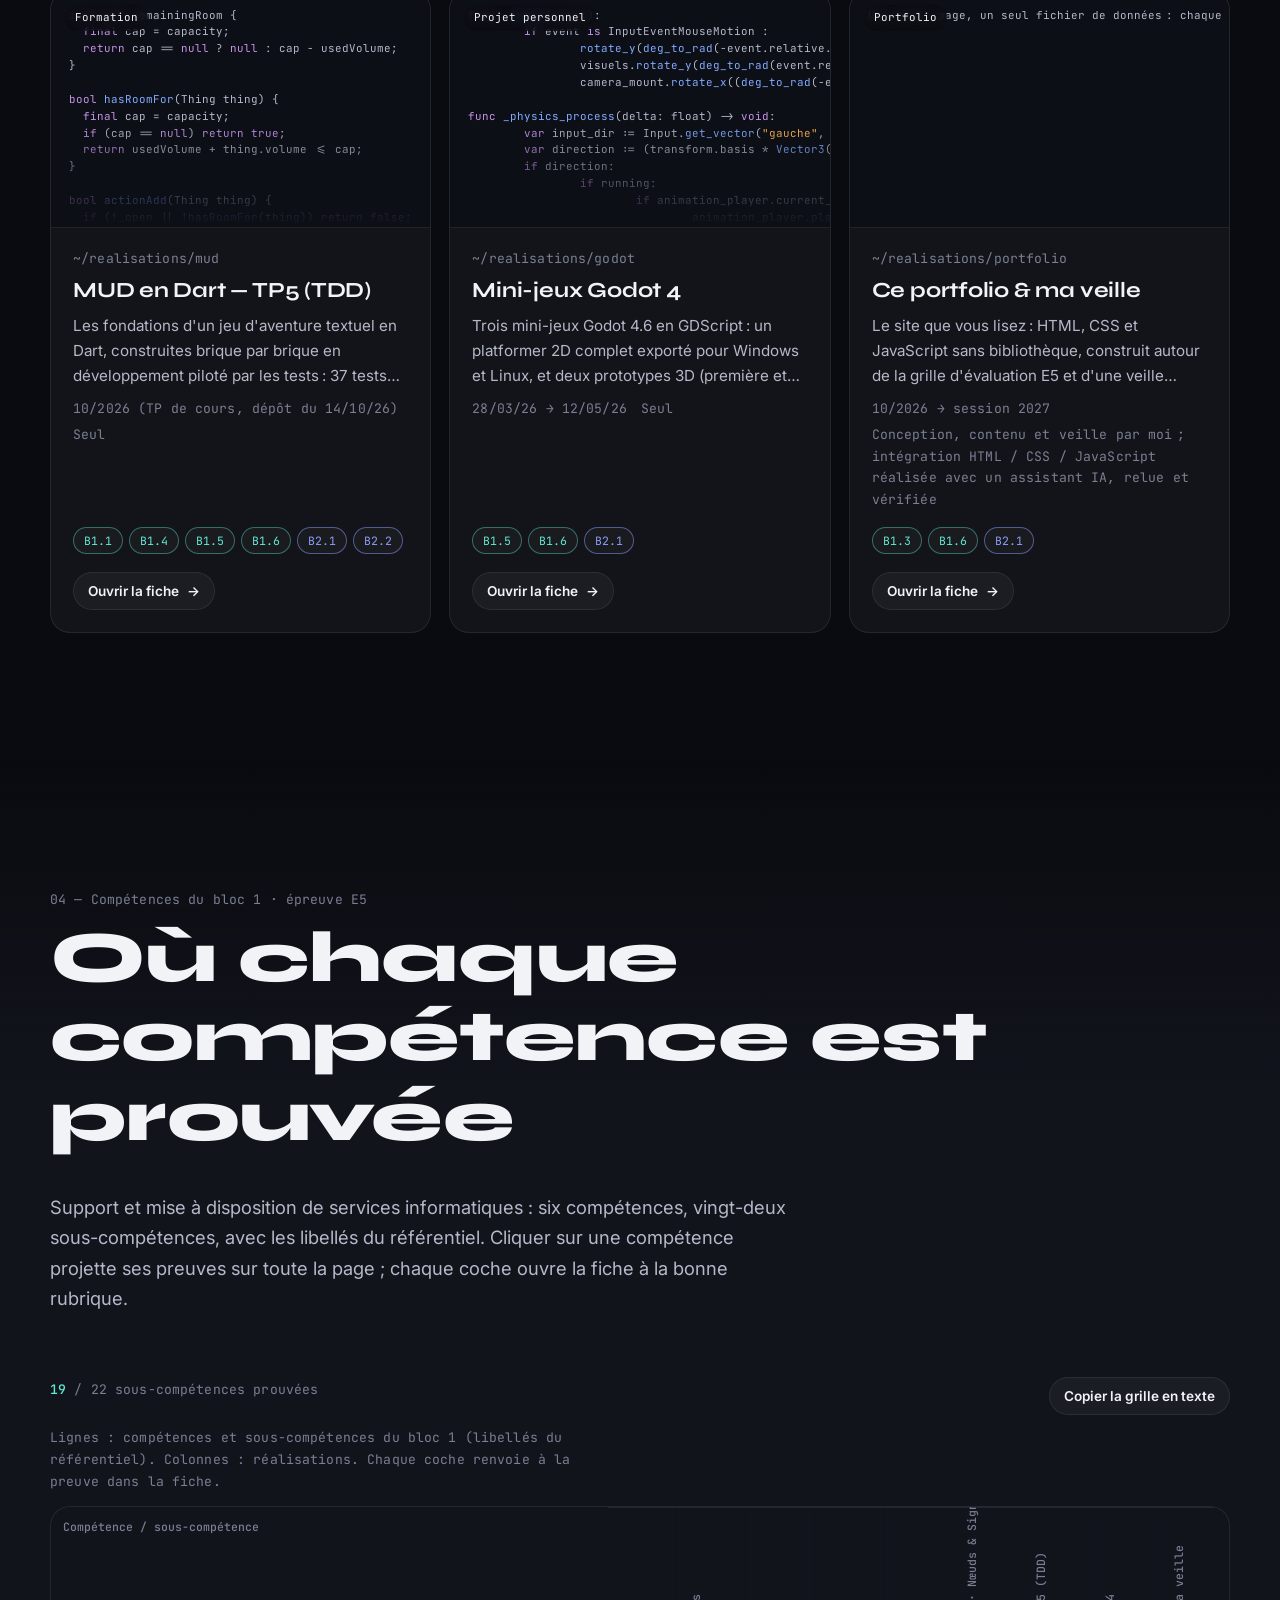
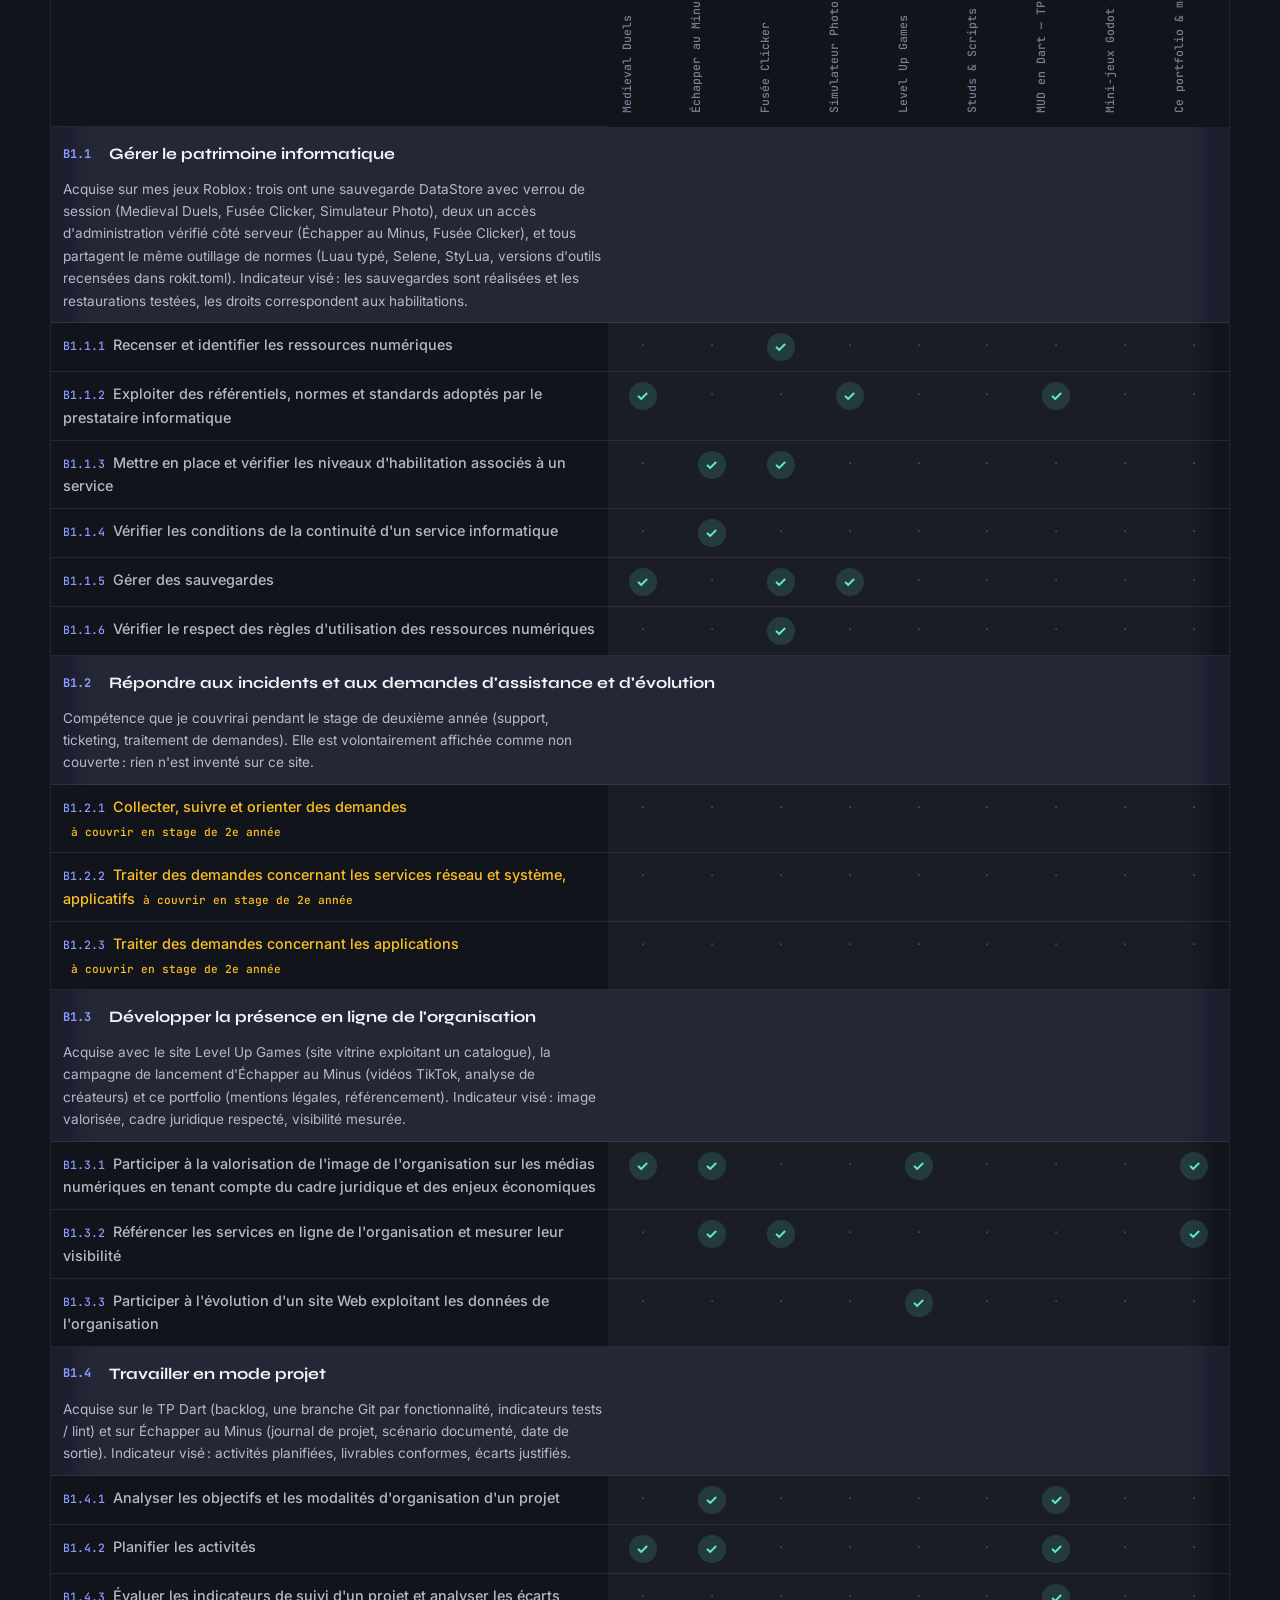
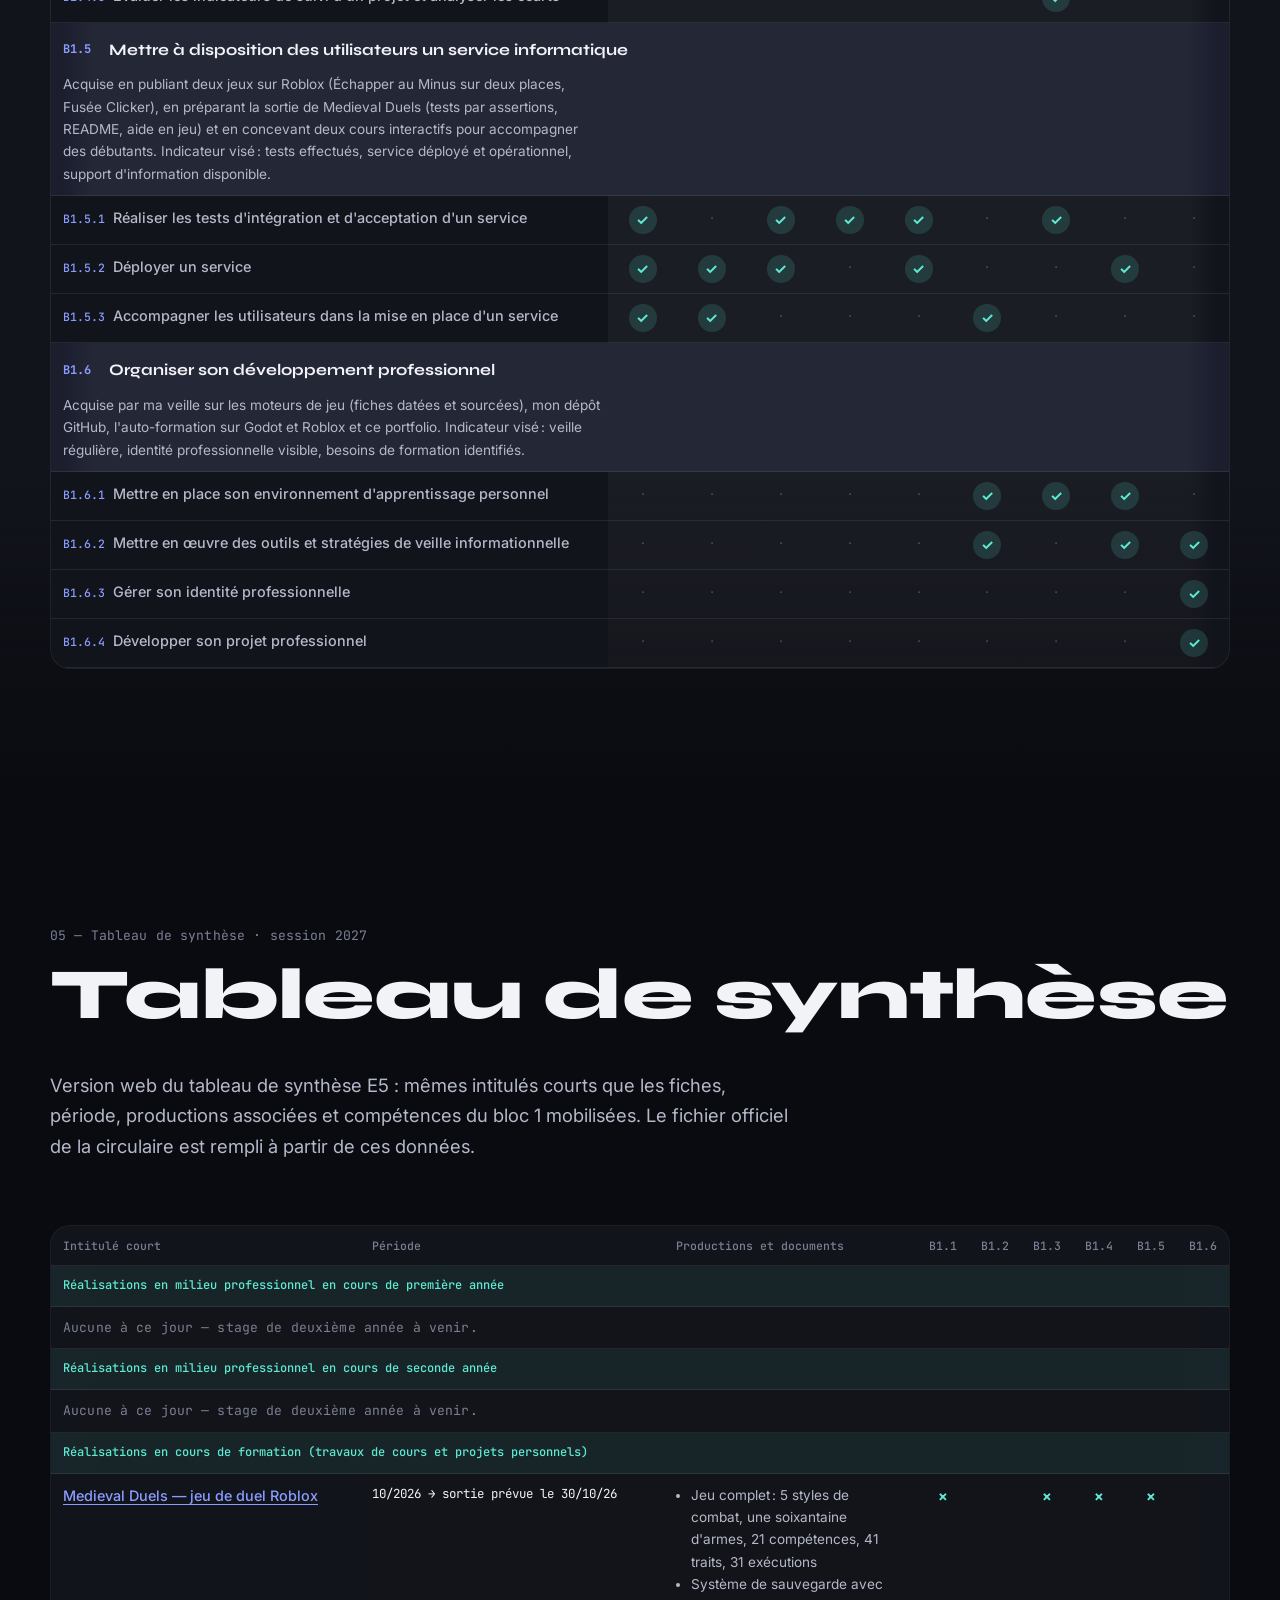
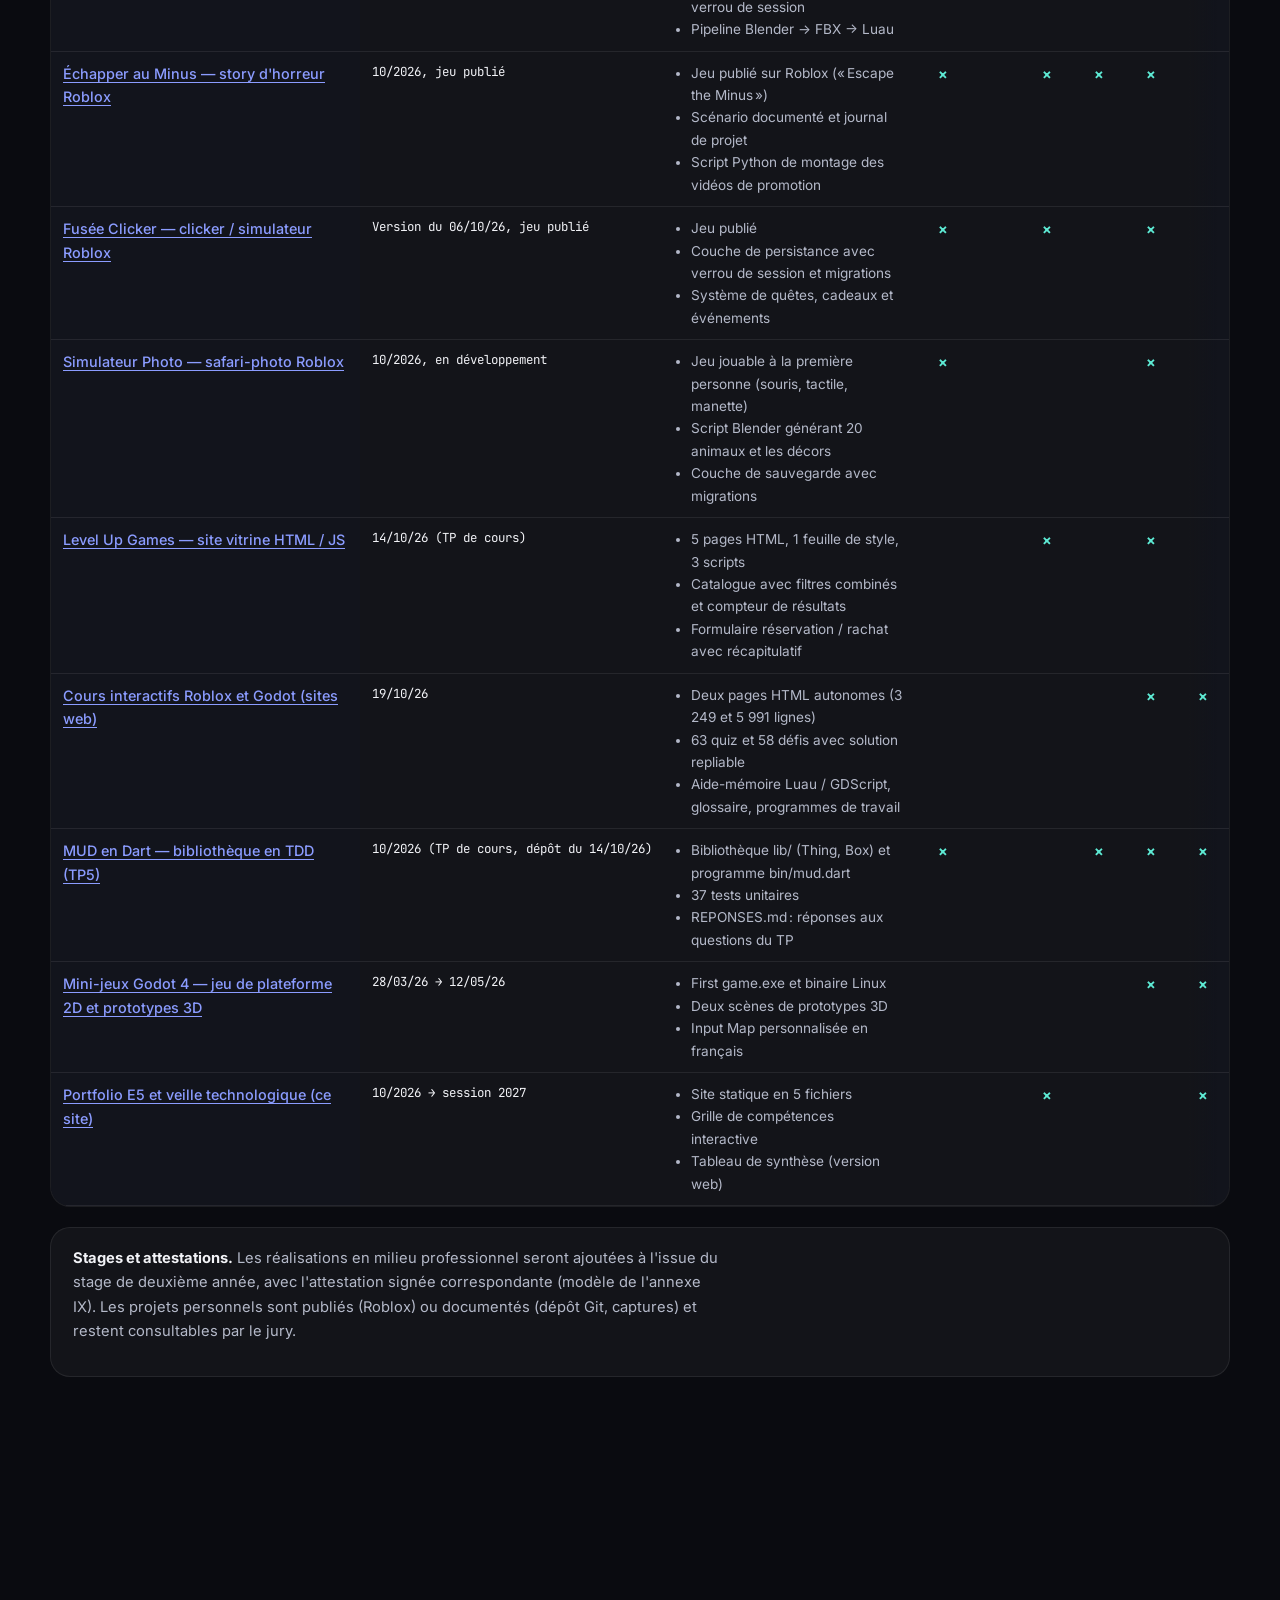
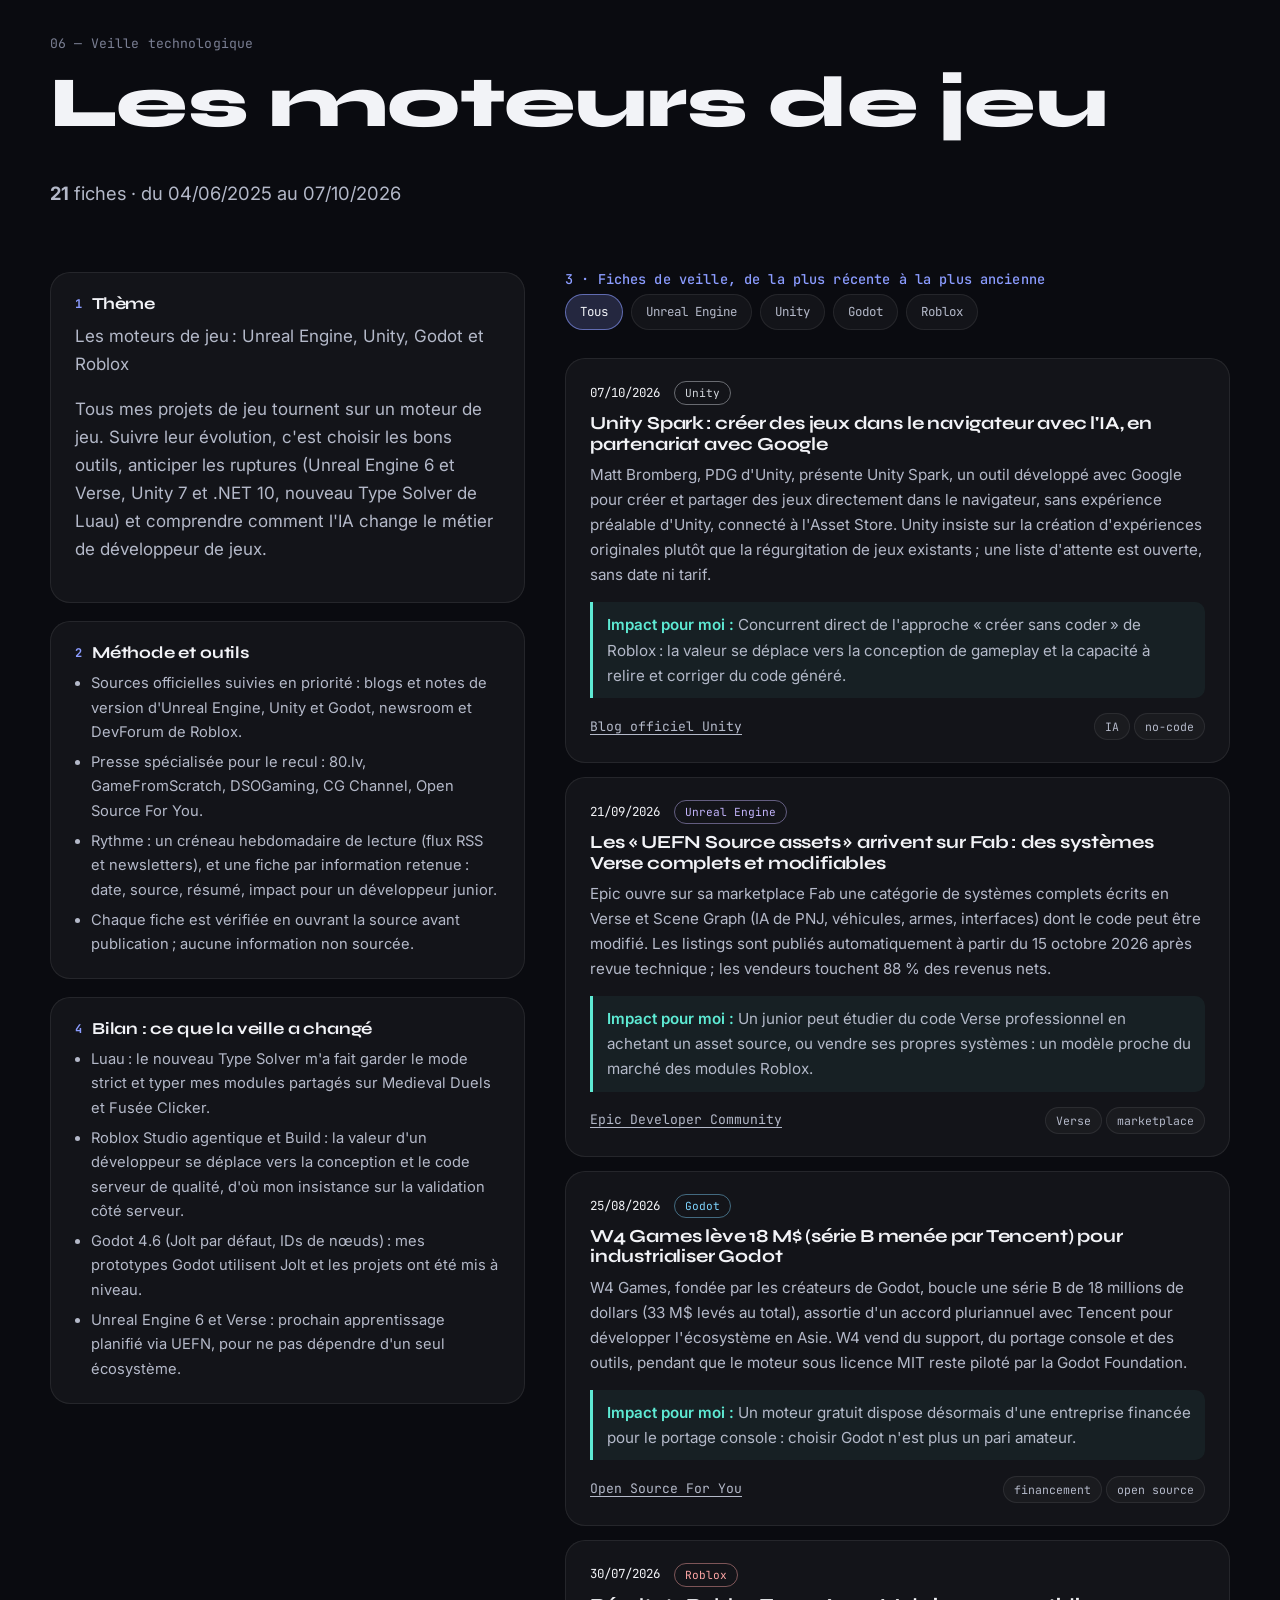
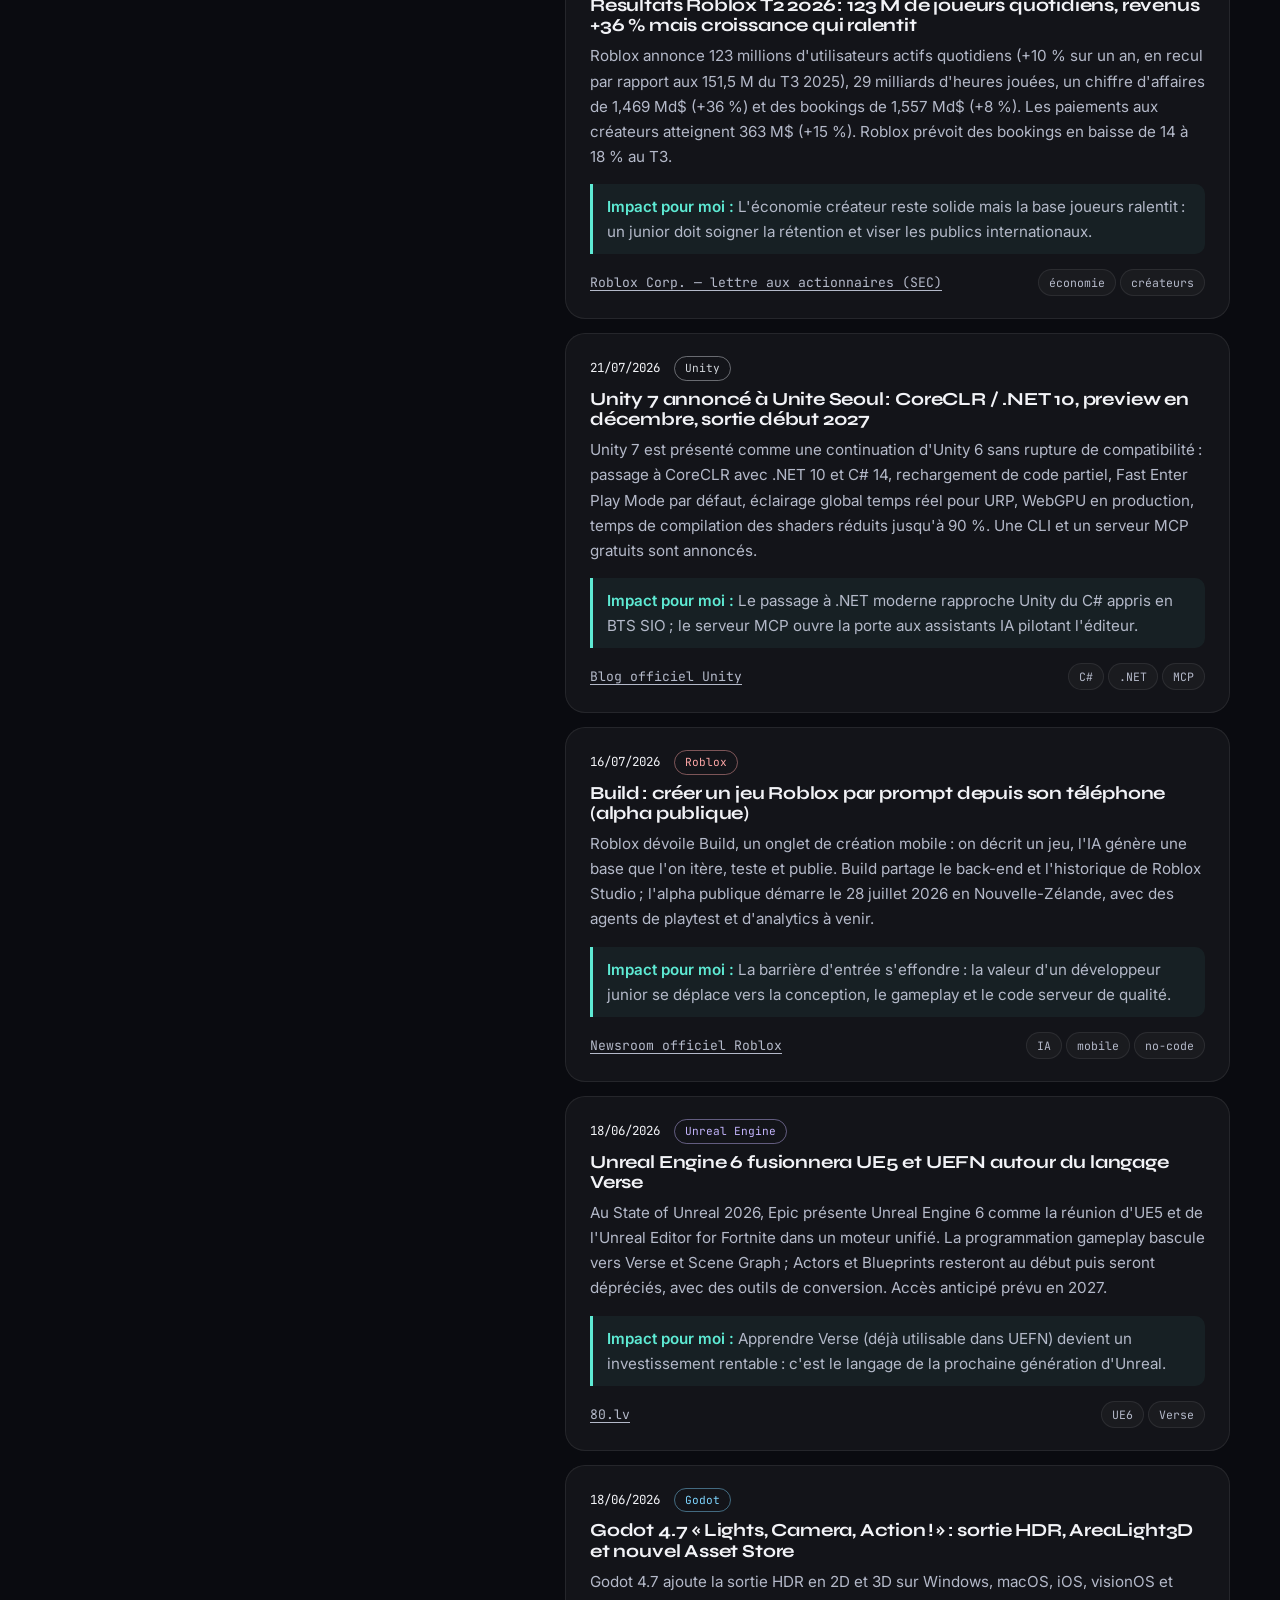
==== commit b1376d32: "Remplace la photo de profil par une version agrandie et plus nette Agrandissement x3 (735 x 942), ré" ====
--- a/index.html
+++ b/index.html
@@ -78,7 +78,7 @@
       <div class="conteneur hero-grille">
         <div class="hero-photo">
           <div class="cadre glass">
-            <img src="img/photo.png" alt="Portrait d'Ogur Guler" width="245" height="315" fetchpriority="high">
+            <img src="img/photo.jpg" alt="Portrait d'Ogur Guler" width="735" height="942" fetchpriority="high">
             <span class="etiquette">ogur@marseille</span>
           </div>
         </div>
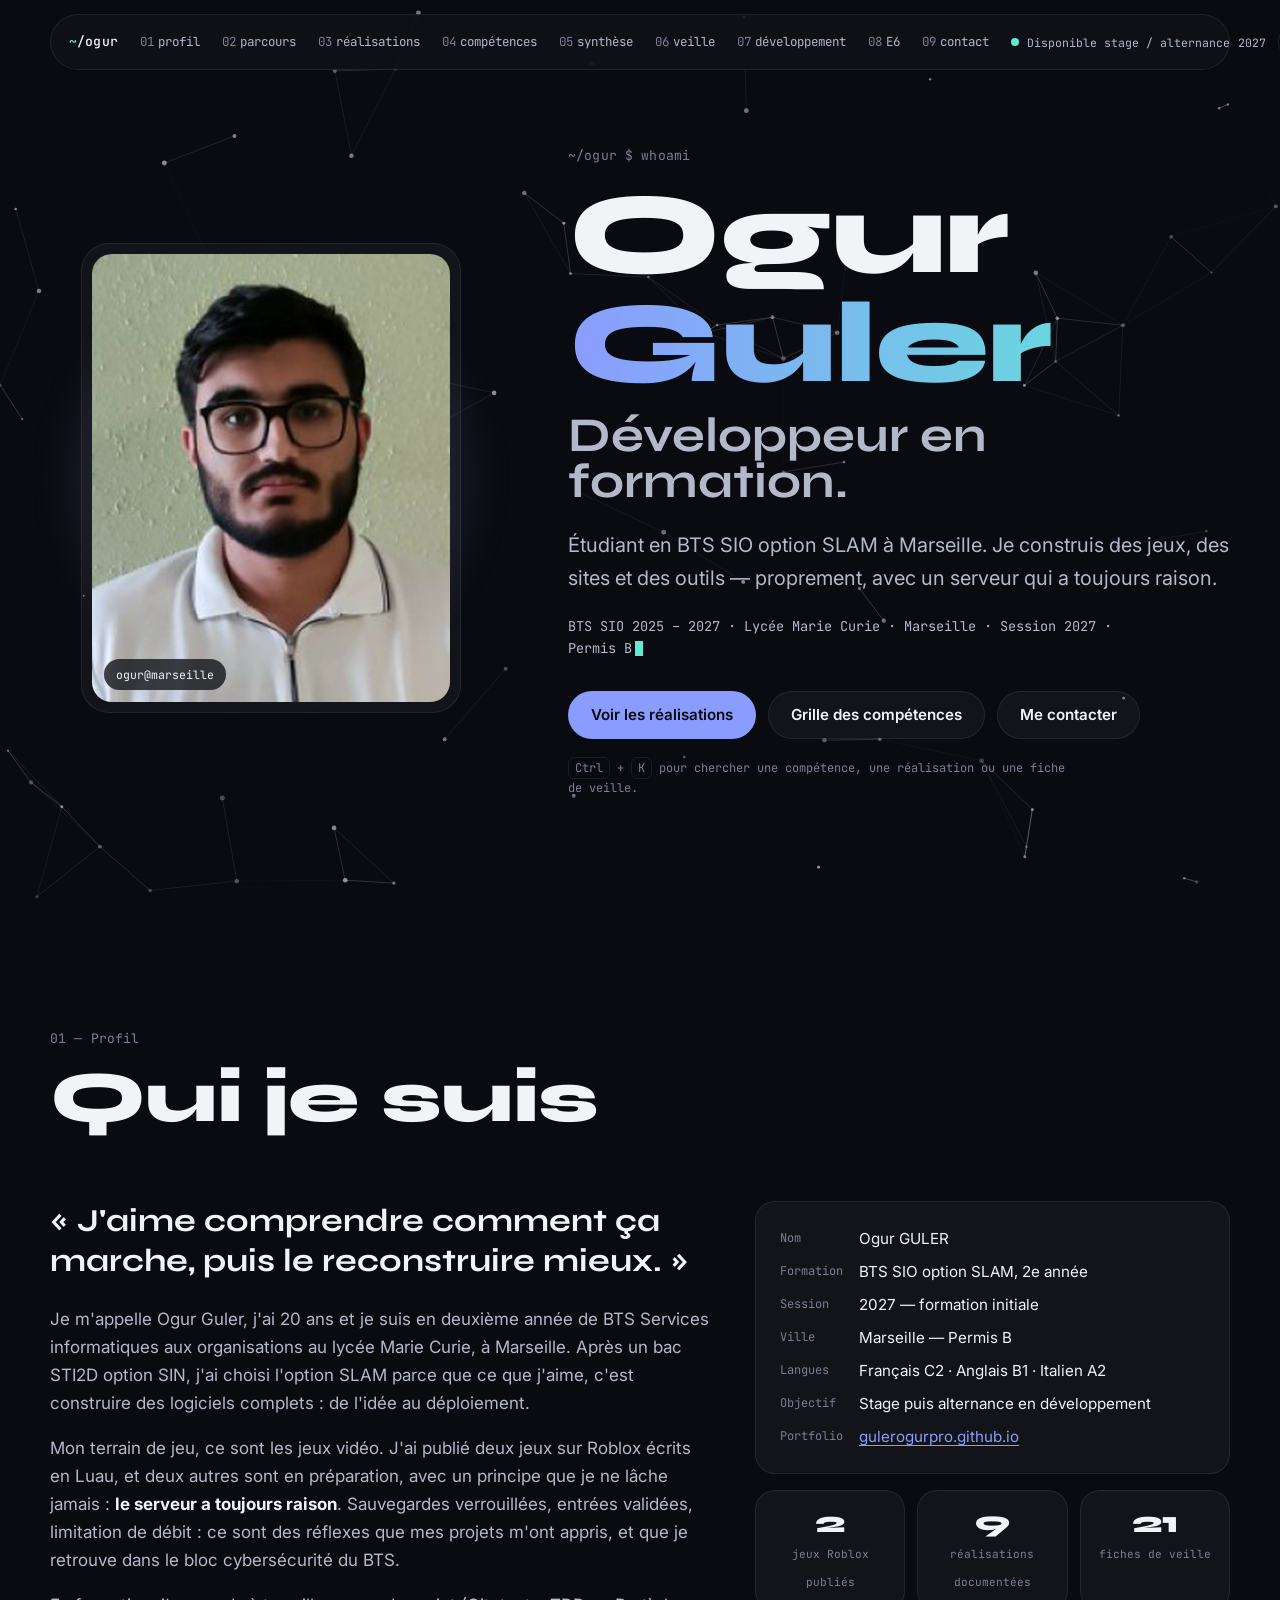
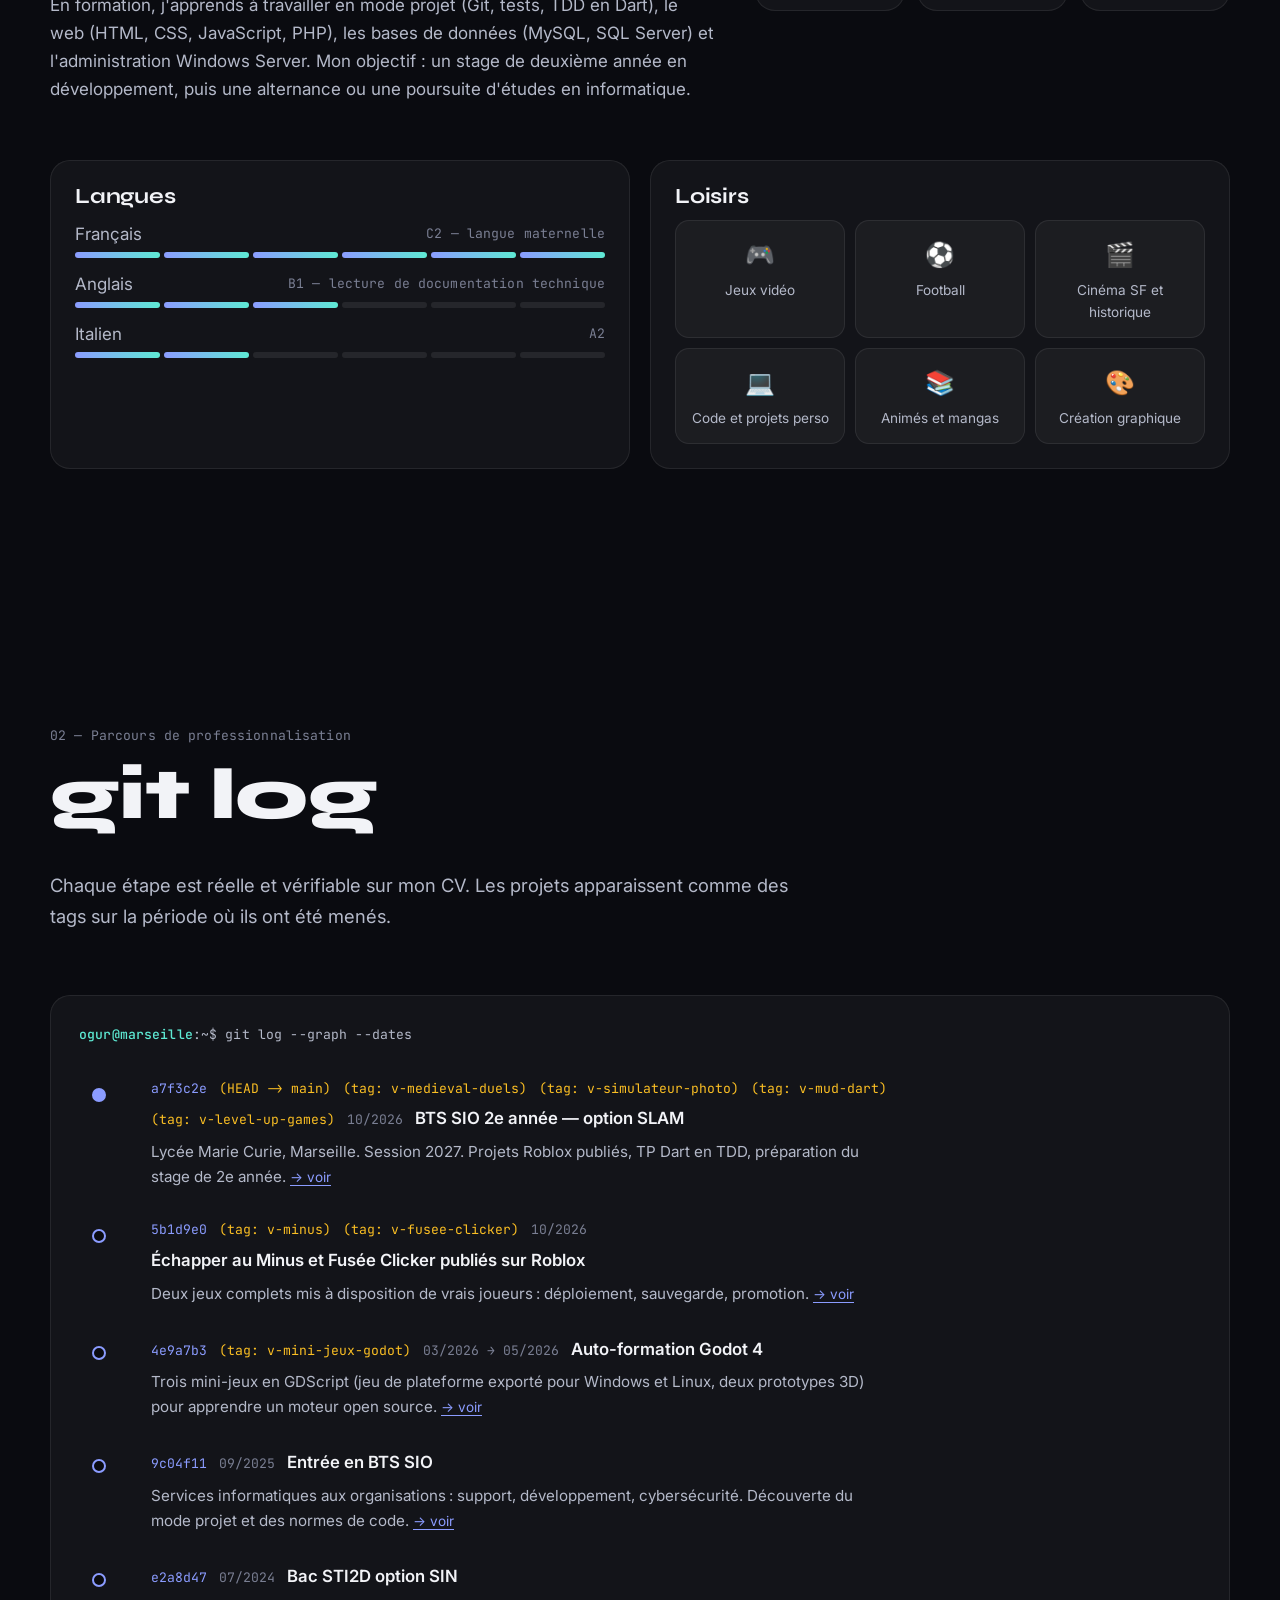
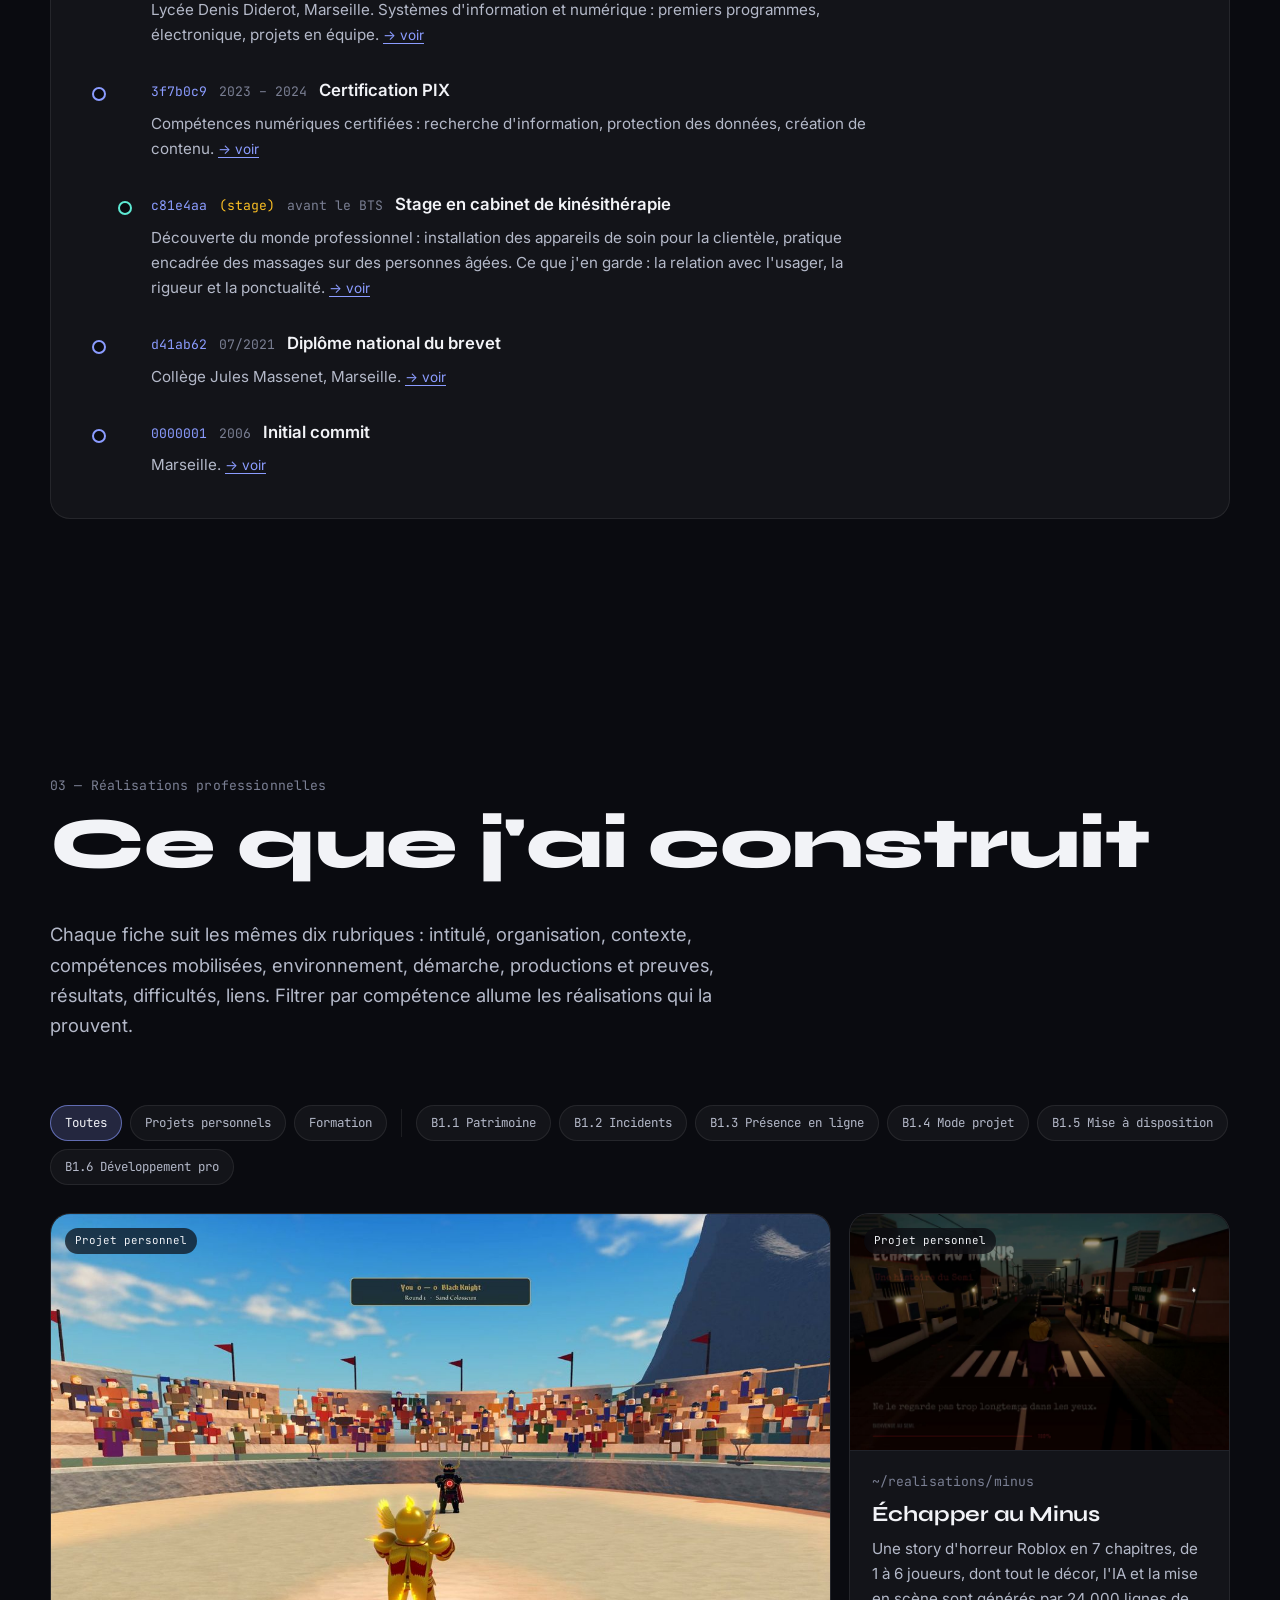
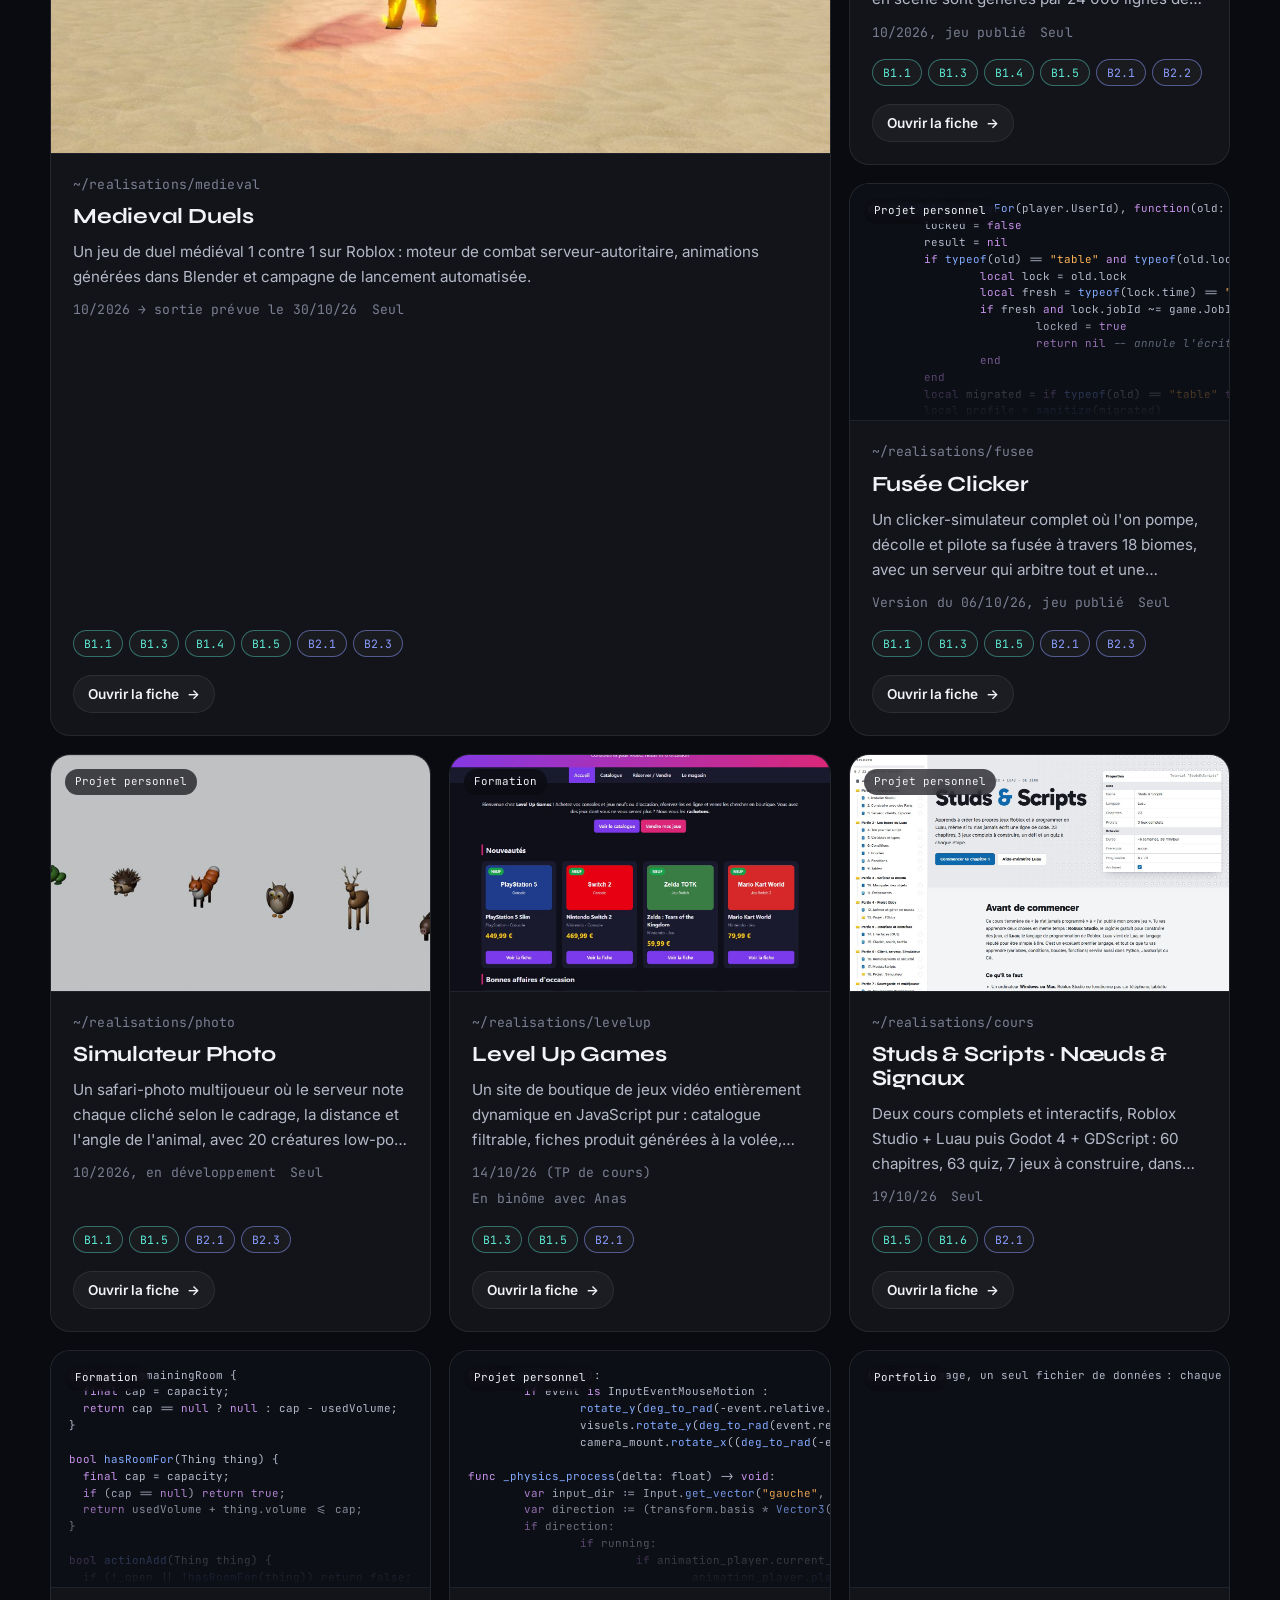
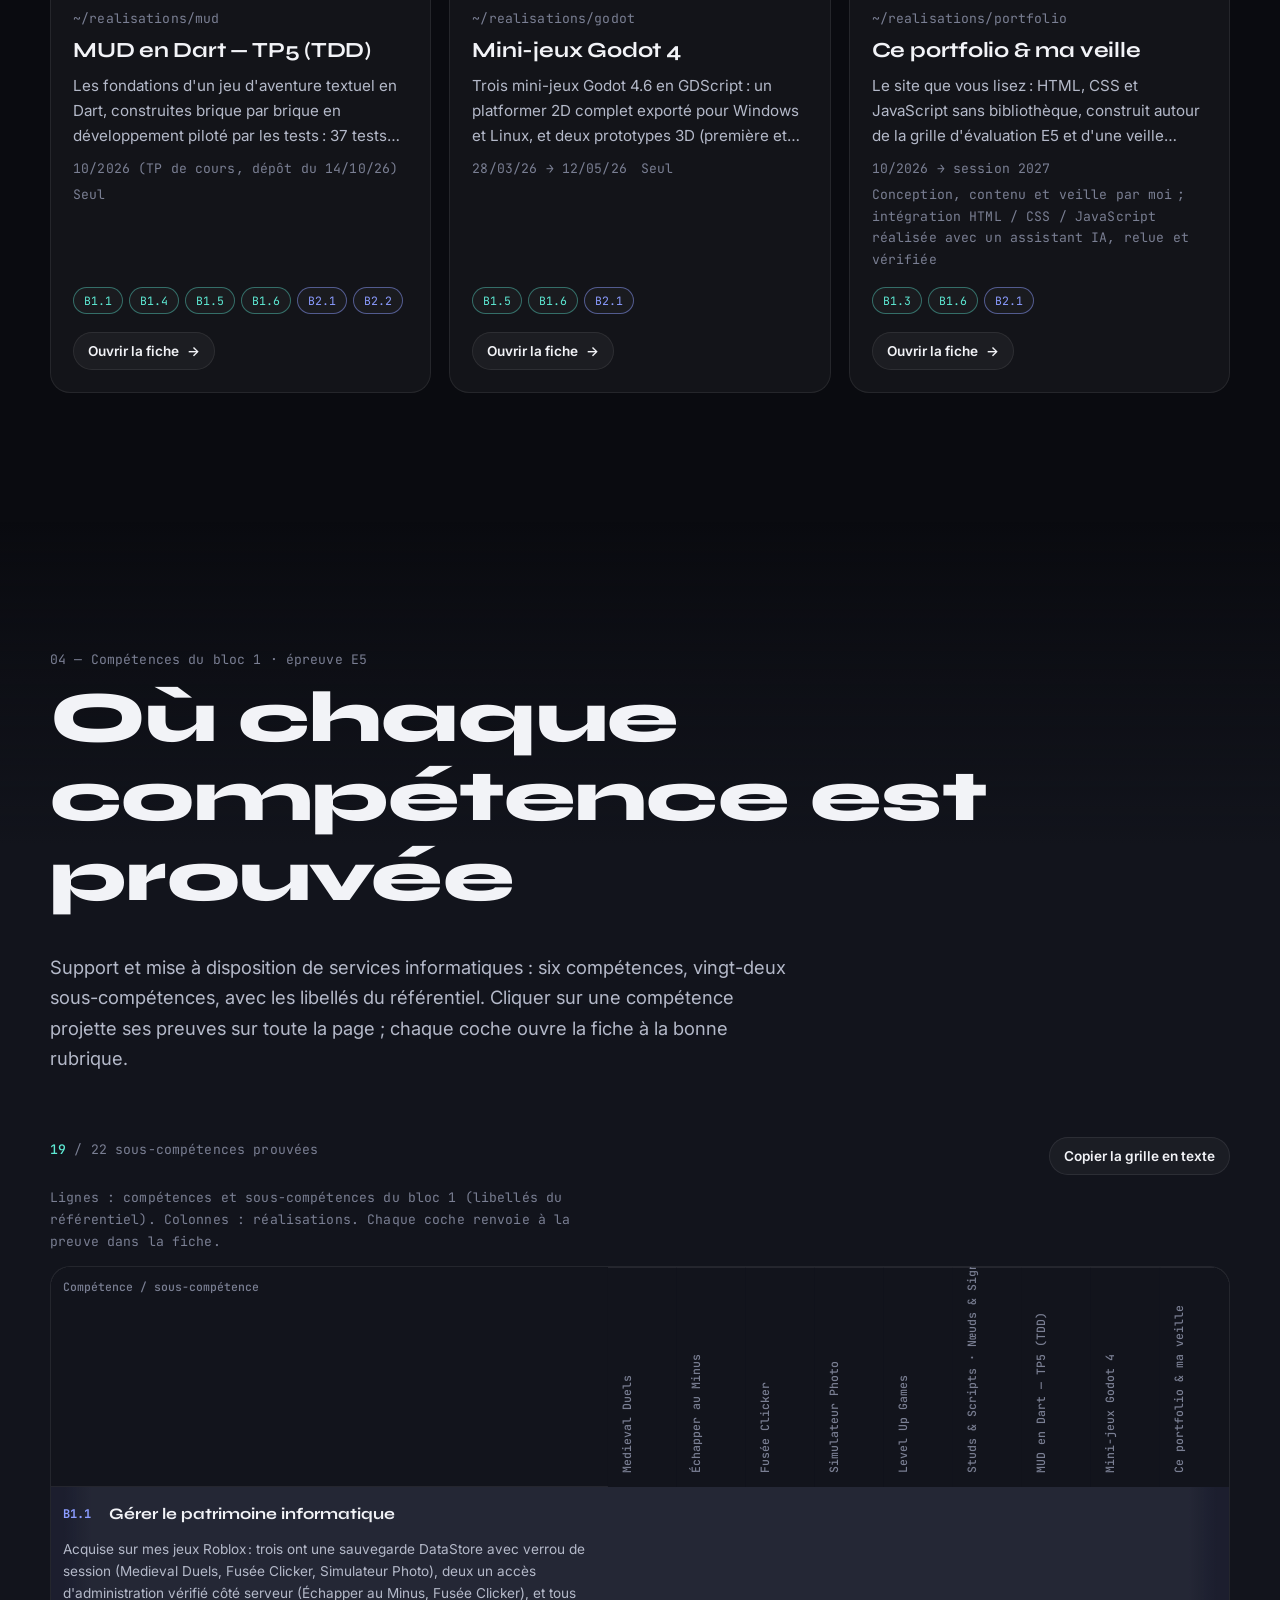
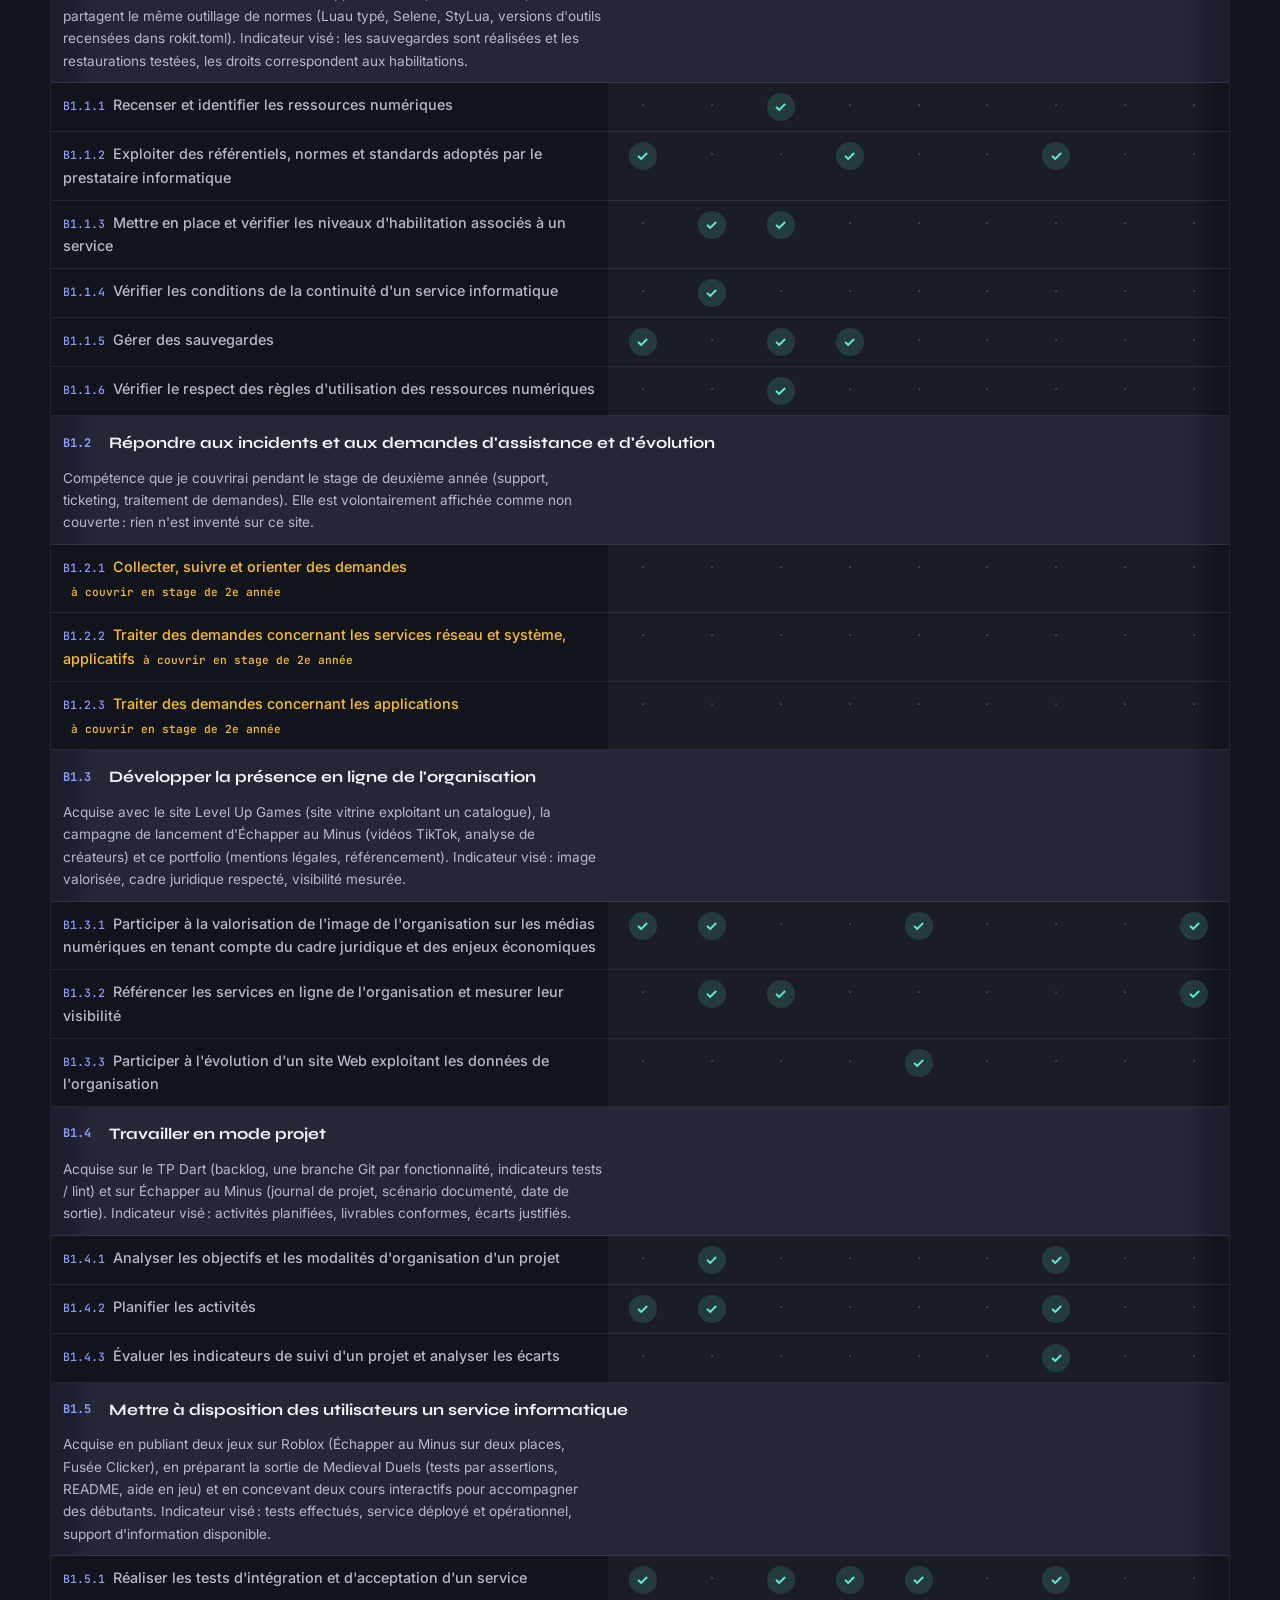
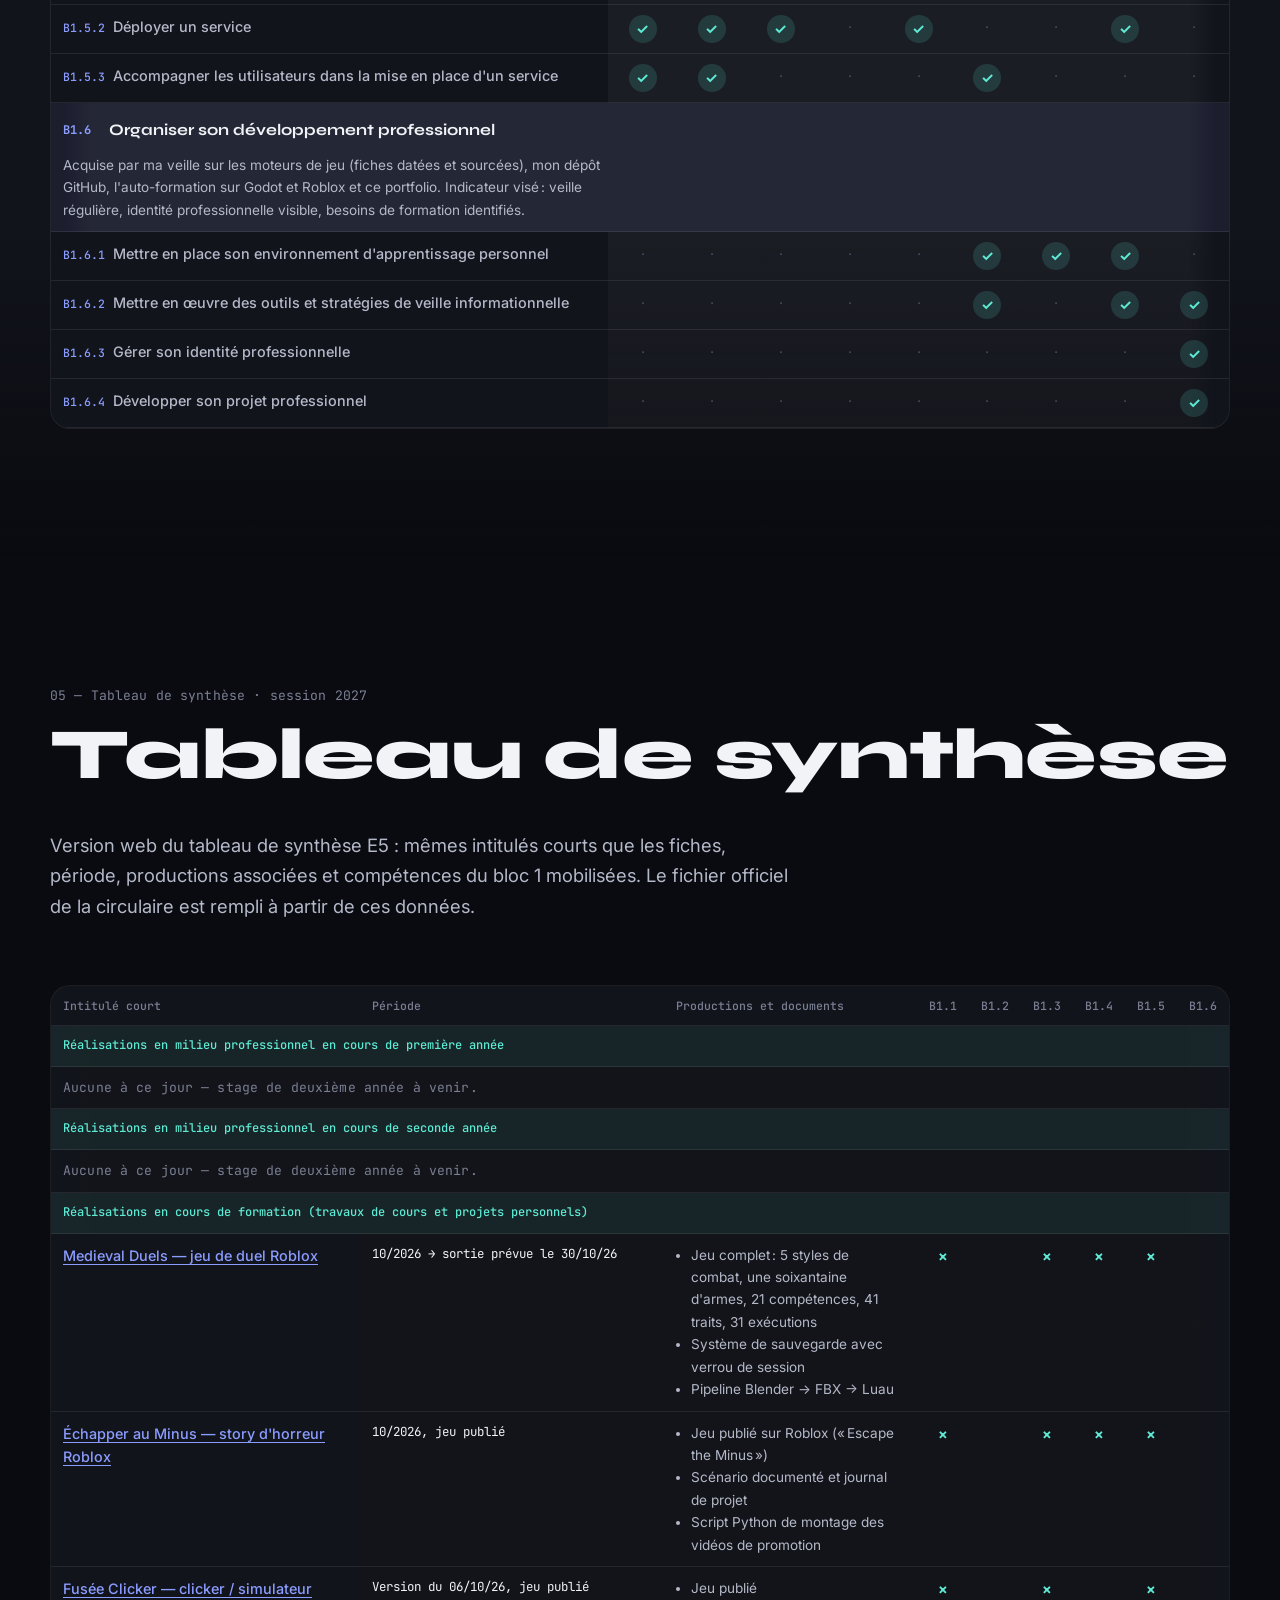
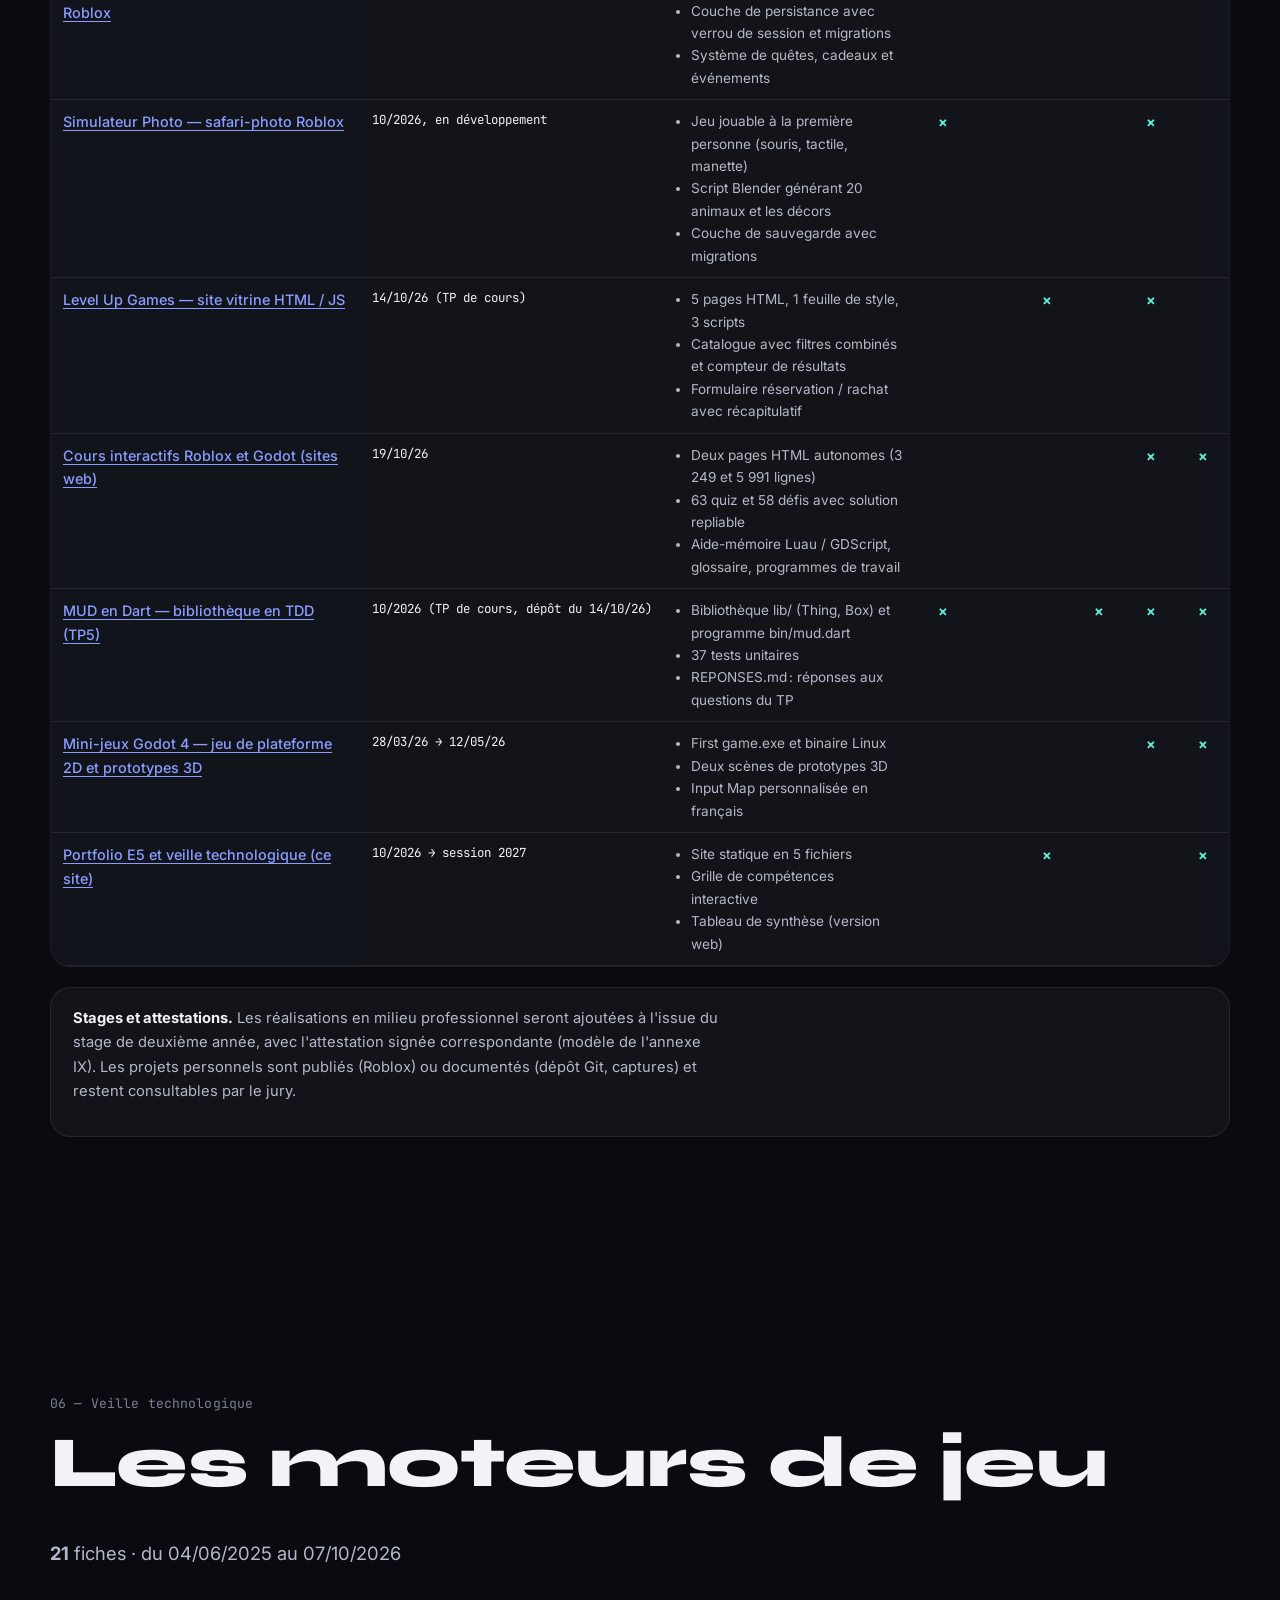
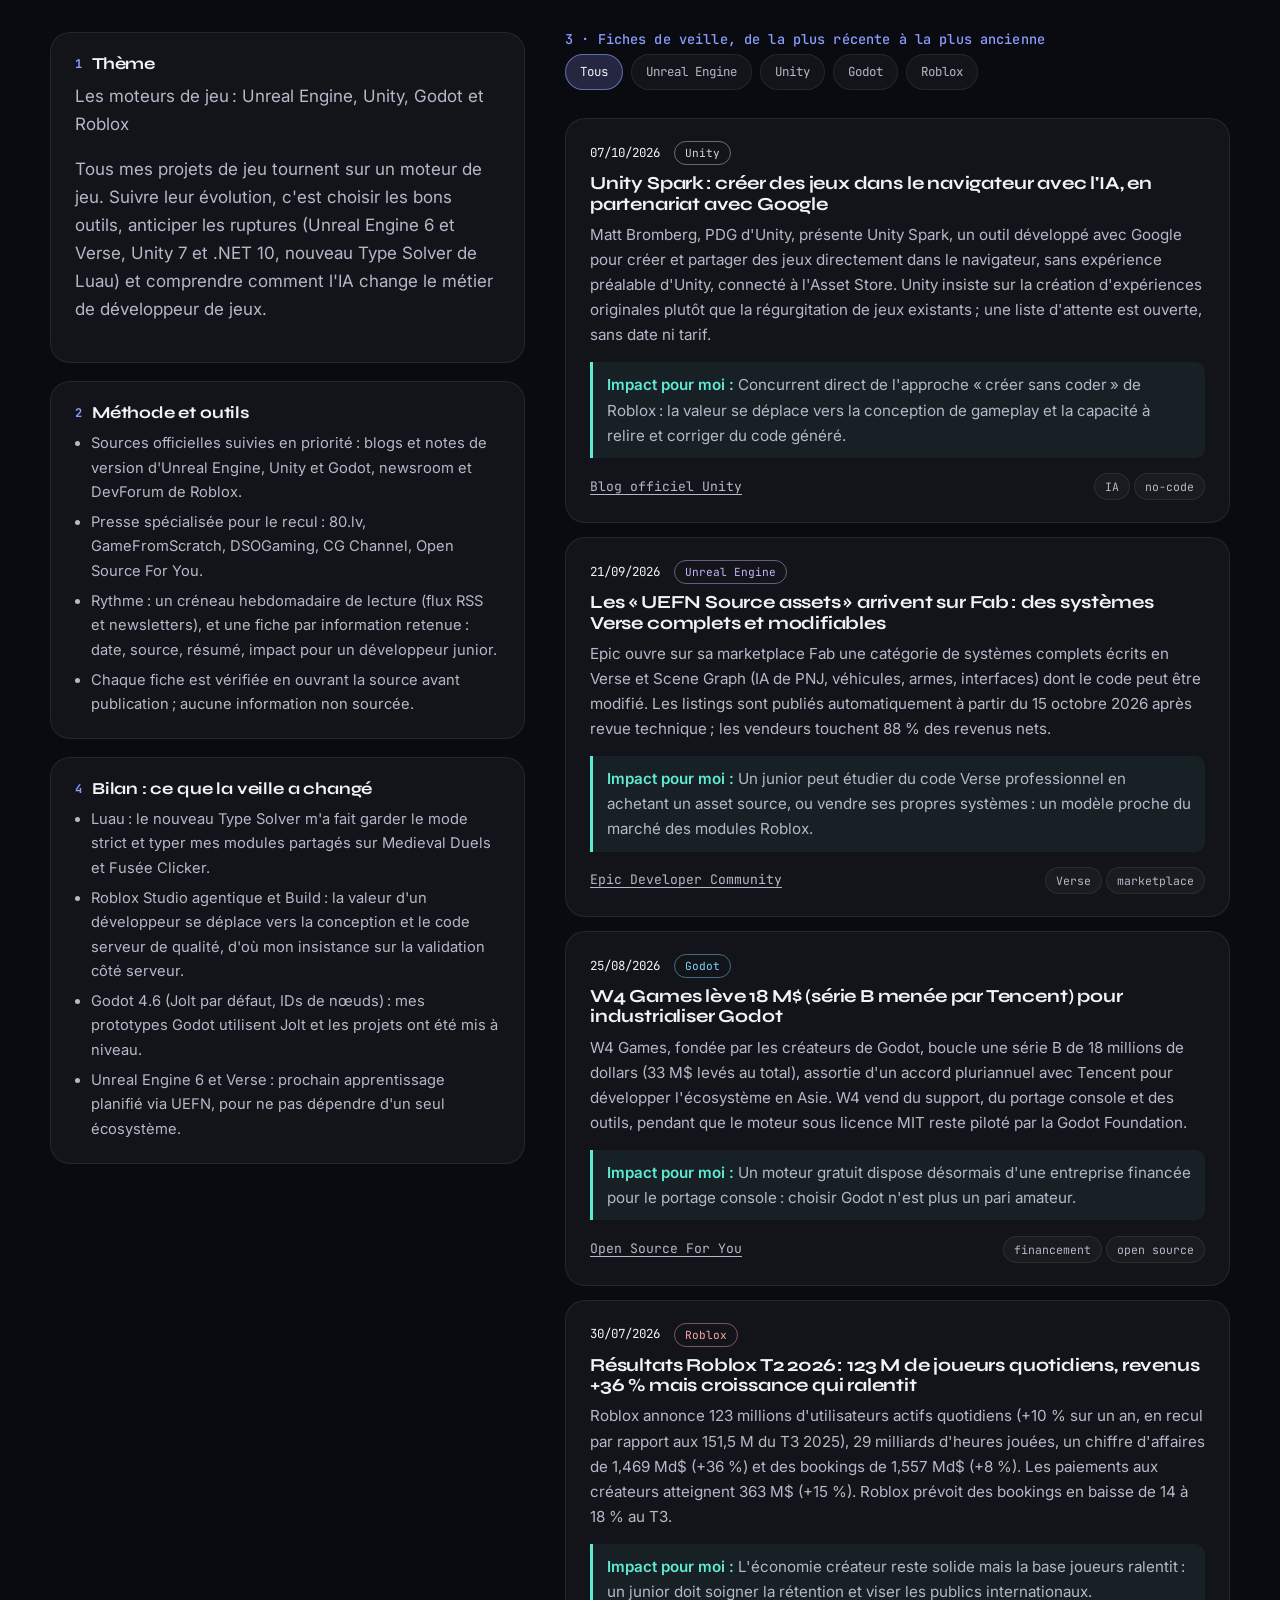
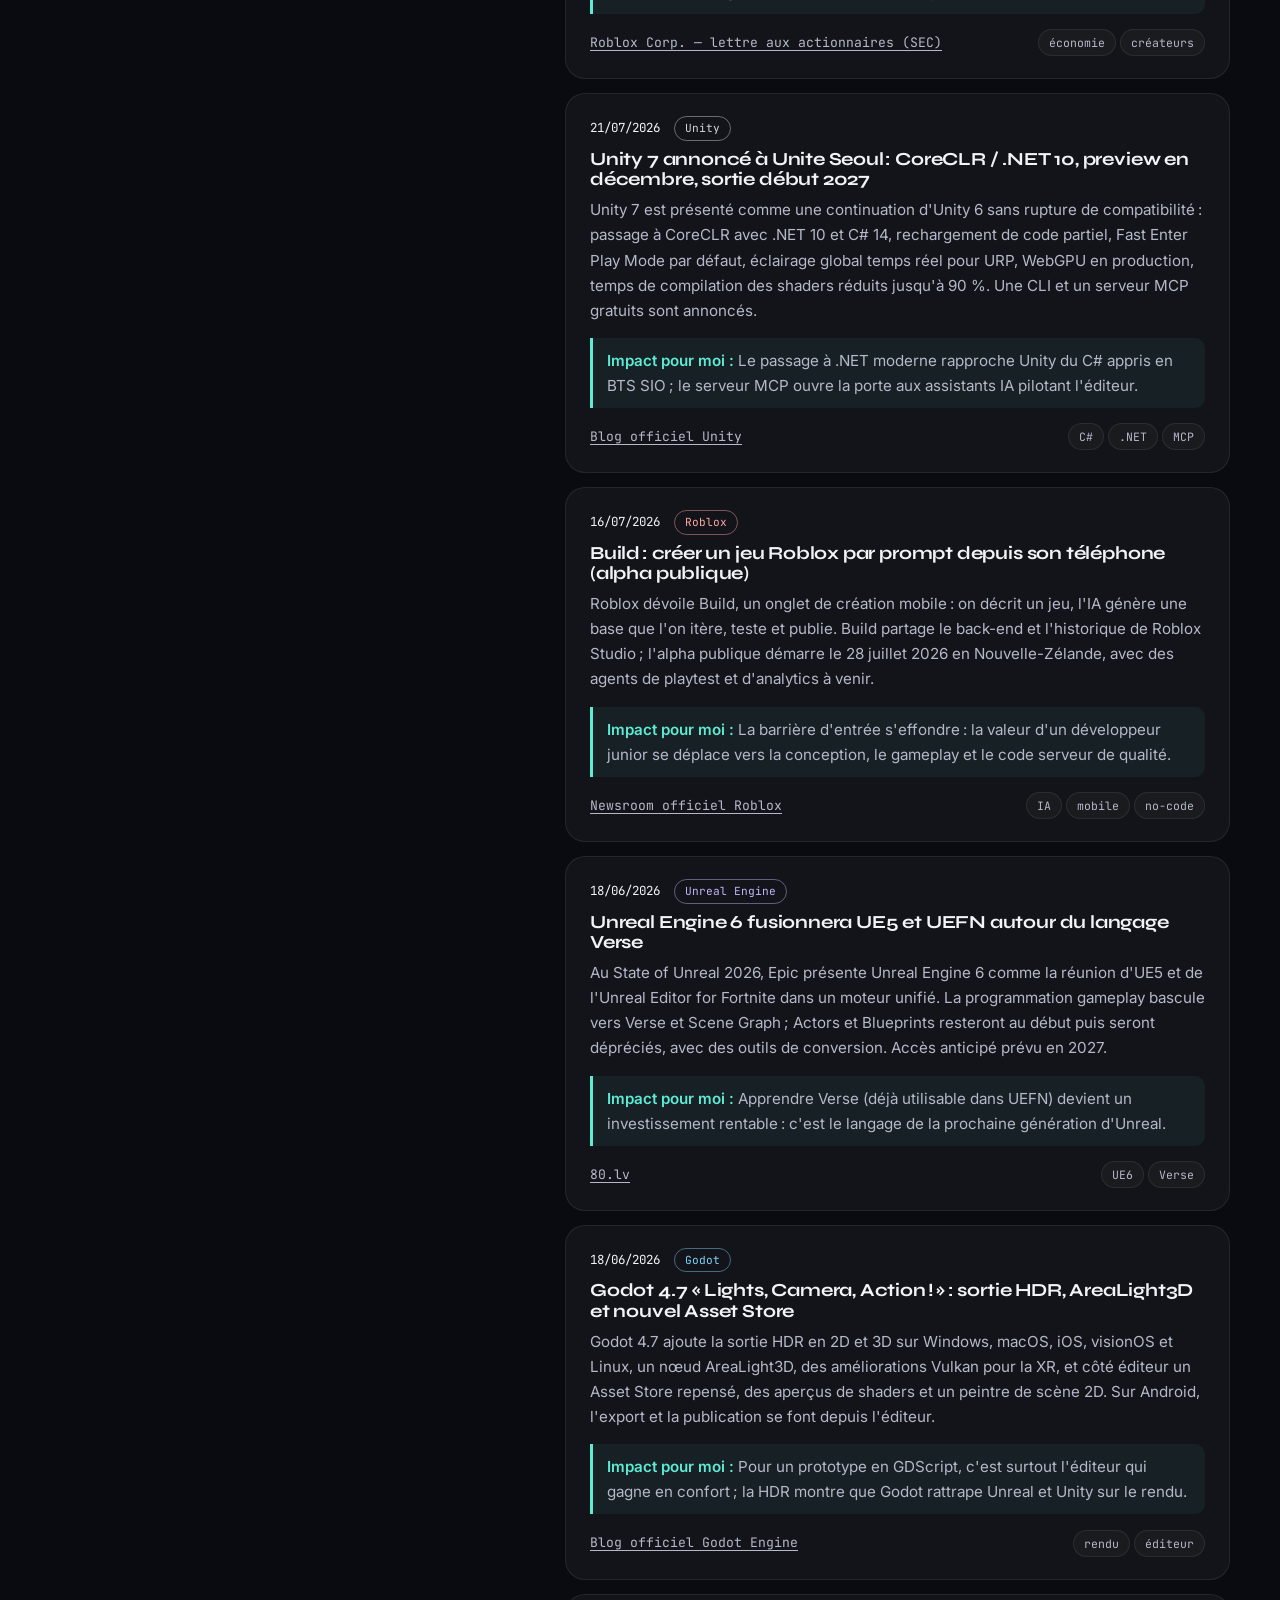
==== commit dac96596: "Garde la photo de profil au format 4:5 Les nouvelles dimensions (735 x 942) étaient appliquées telle" ====
--- a/index.html
+++ b/index.html
@@ -17,7 +17,7 @@
   <link rel="preconnect" href="https://fonts.googleapis.com">
   <link rel="preconnect" href="https://fonts.gstatic.com" crossorigin>
   <link rel="stylesheet" href="https://fonts.googleapis.com/css2?family=Syne:wght@700;800&family=Inter:wght@400;500;600&family=JetBrains+Mono:wght@400;500&display=swap">
-  <link rel="stylesheet" href="css/style.css?v=7">
+  <link rel="stylesheet" href="css/style.css?v=8">
   <script>
     // Préférences appliquées avant le premier rendu (thème, mouvement, mode jury)
     (function () {
@@ -376,7 +376,7 @@
     </div>
   </div>
 
-  <script src="js/data.js?v=7"></script>
-  <script src="js/main.js?v=7"></script>
+  <script src="js/data.js?v=8"></script>
+  <script src="js/main.js?v=8"></script>
 </body>
 </html>
--- a/css/style.css
+++ b/css/style.css
@@ -231,7 +231,7 @@
   transform: perspective(900px) rotateX(var(--rx, 0)) rotateY(var(--ry, 0)); transition: transform 0.5s var(--ease);
 }
 .hero-photo .cadre::after { content: ""; position: absolute; inset: -40px; z-index: -1; border-radius: 50%; background: radial-gradient(circle, rgba(var(--accent-rgb), 0.35), transparent 65%); filter: blur(10px); }
-.hero-photo img { width: 100%; aspect-ratio: 4 / 5; object-fit: cover; border-radius: 20px; }
+.hero-photo img { width: 100%; height: auto; aspect-ratio: 4 / 5; object-fit: cover; border-radius: 20px; }
 .hero-photo .etiquette { position: absolute; left: 22px; bottom: 22px; padding: 6px 12px; border-radius: 999px; background: rgba(10, 11, 16, 0.75); color: #F2F3F7; font-family: var(--font-mono); font-size: 0.72rem; backdrop-filter: blur(8px); }
 .hero h1 { font-size: clamp(3.2rem, 9vw, 7.5rem); font-weight: 800; line-height: 0.95; margin: 10px 0 24px; }
 .hero h1 span { display: block; }
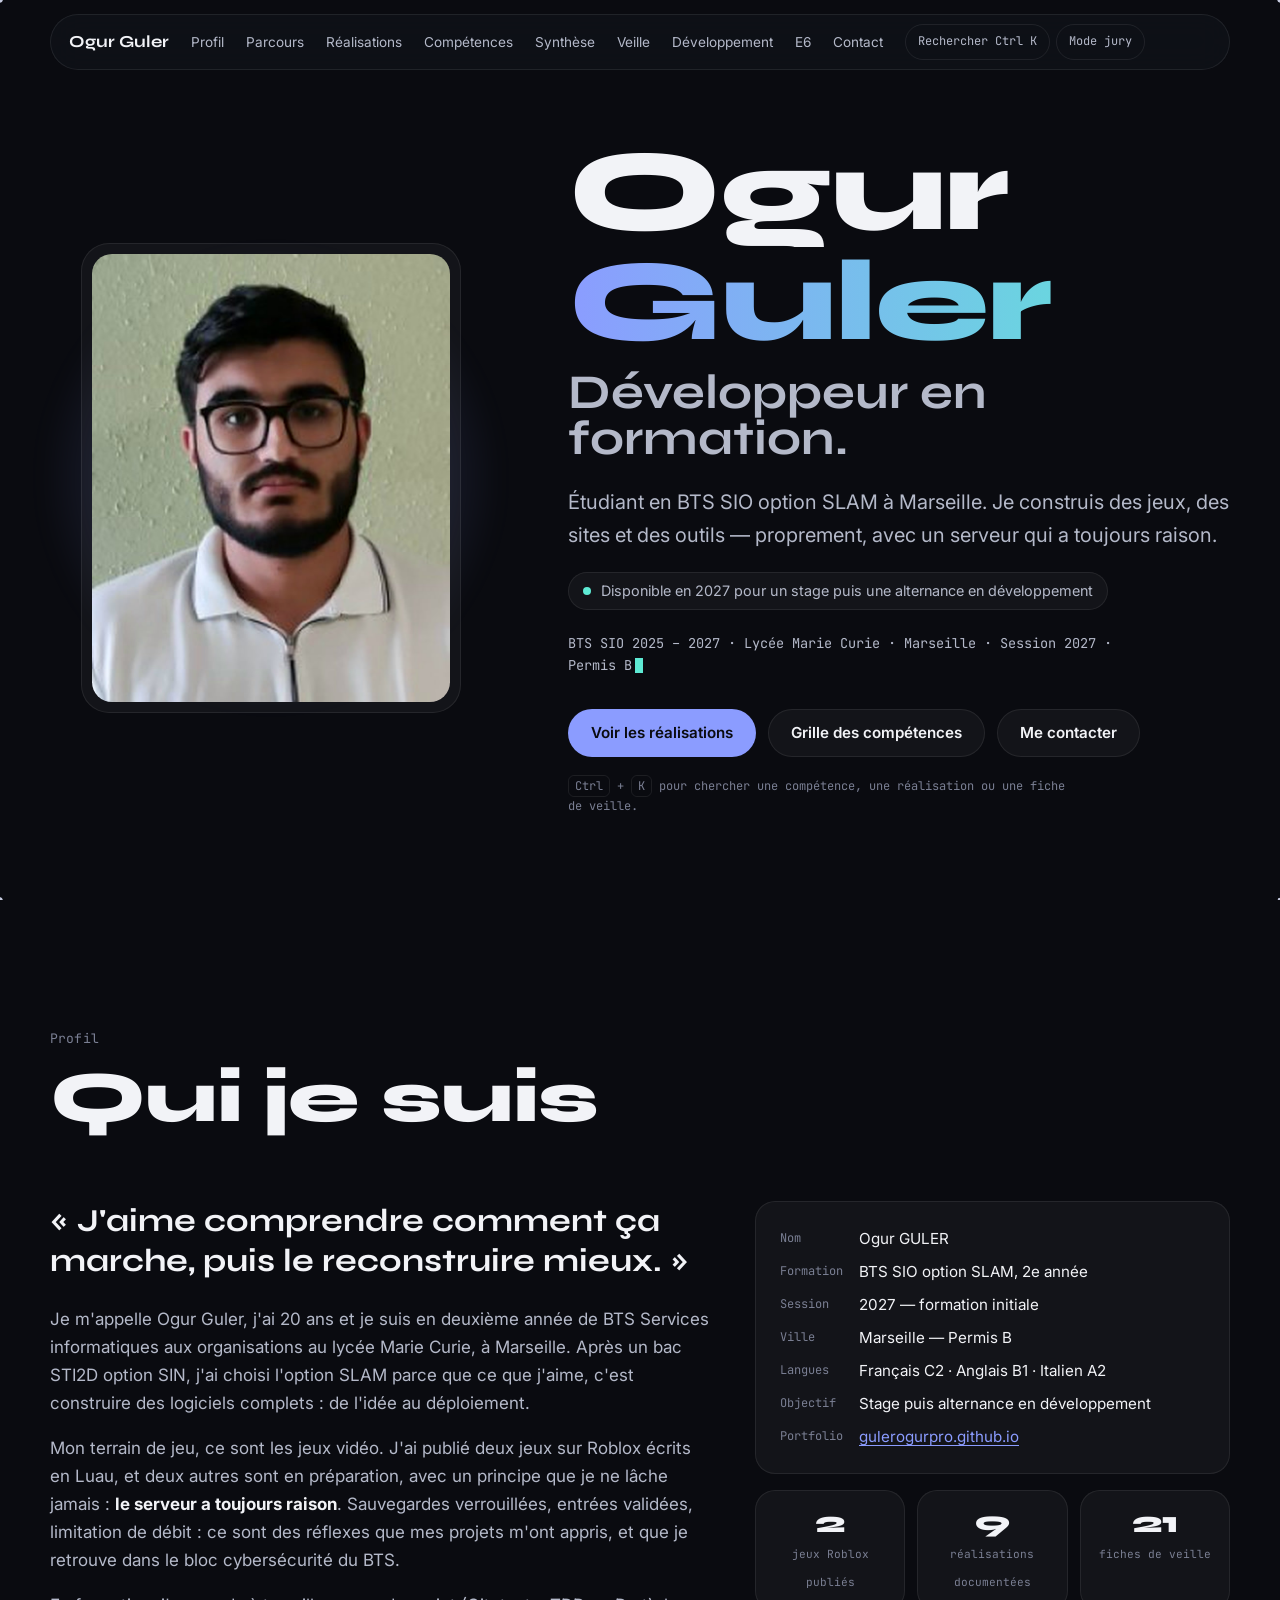
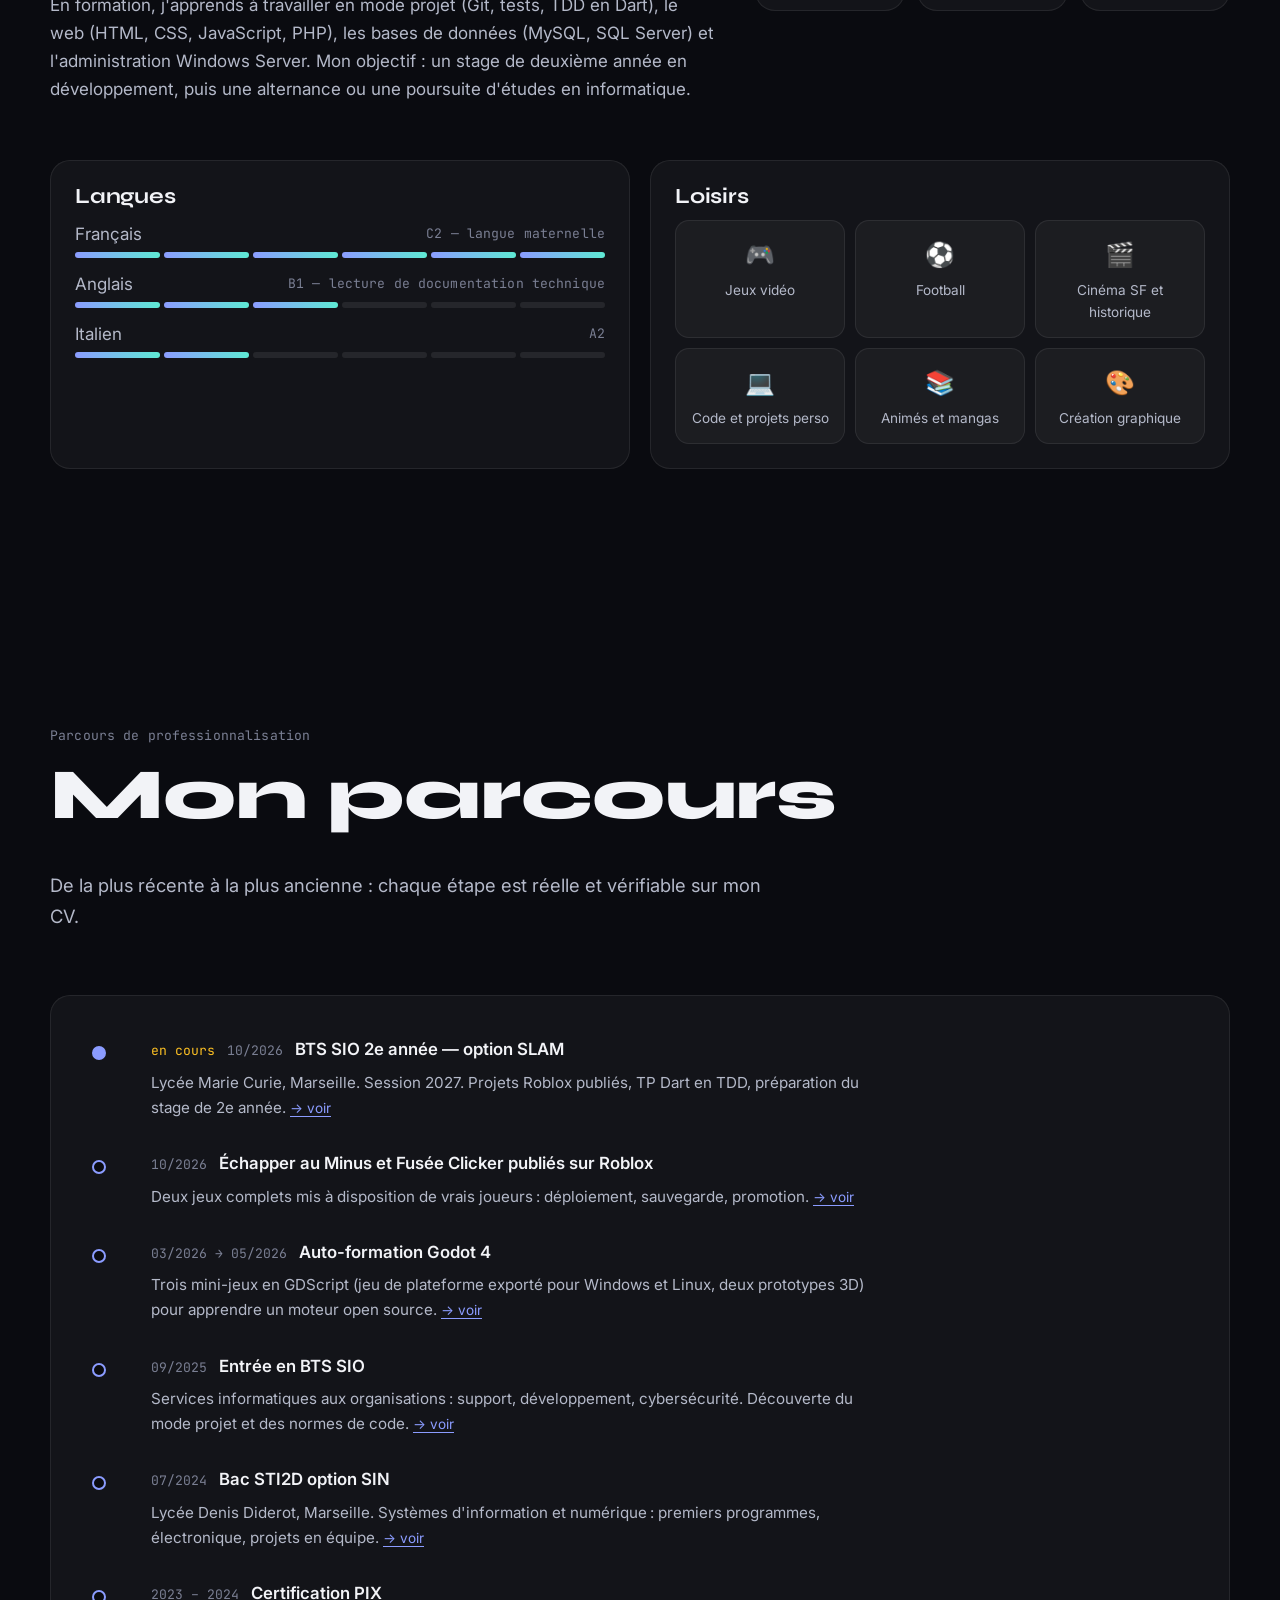
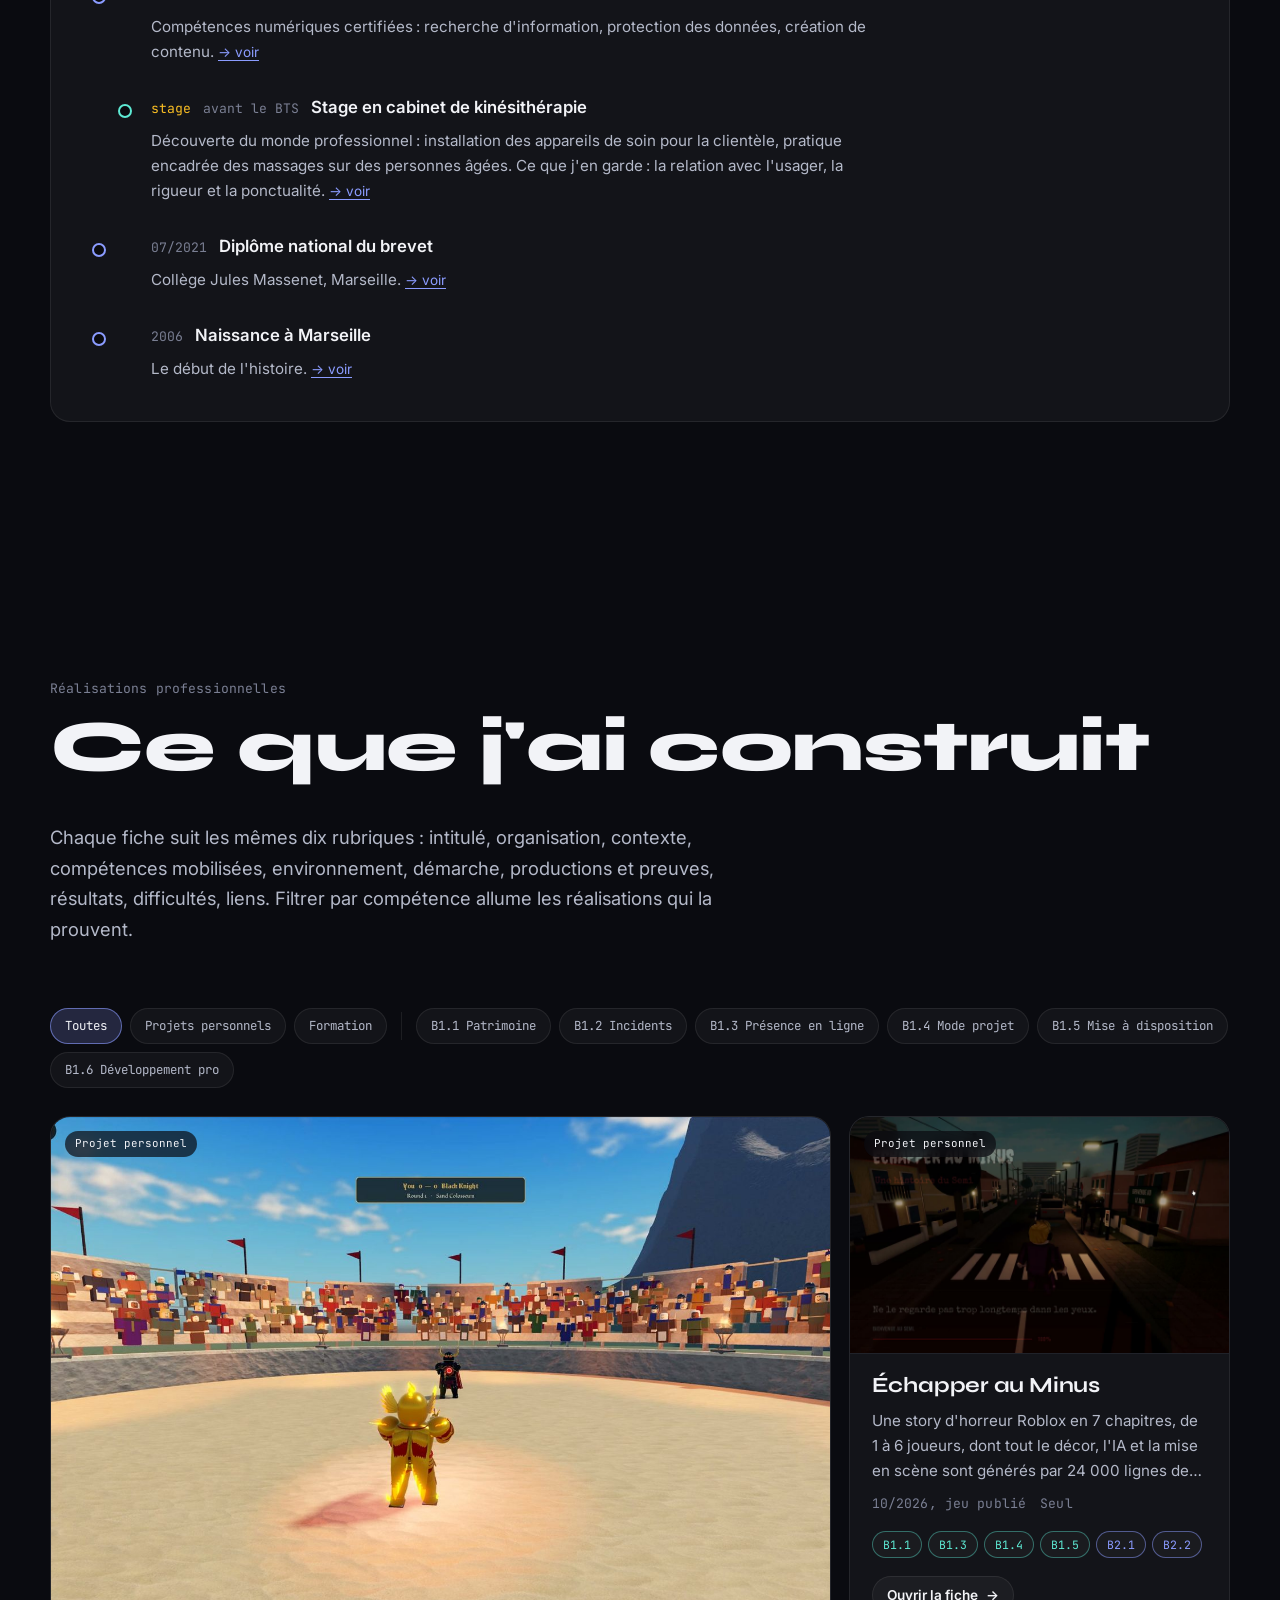
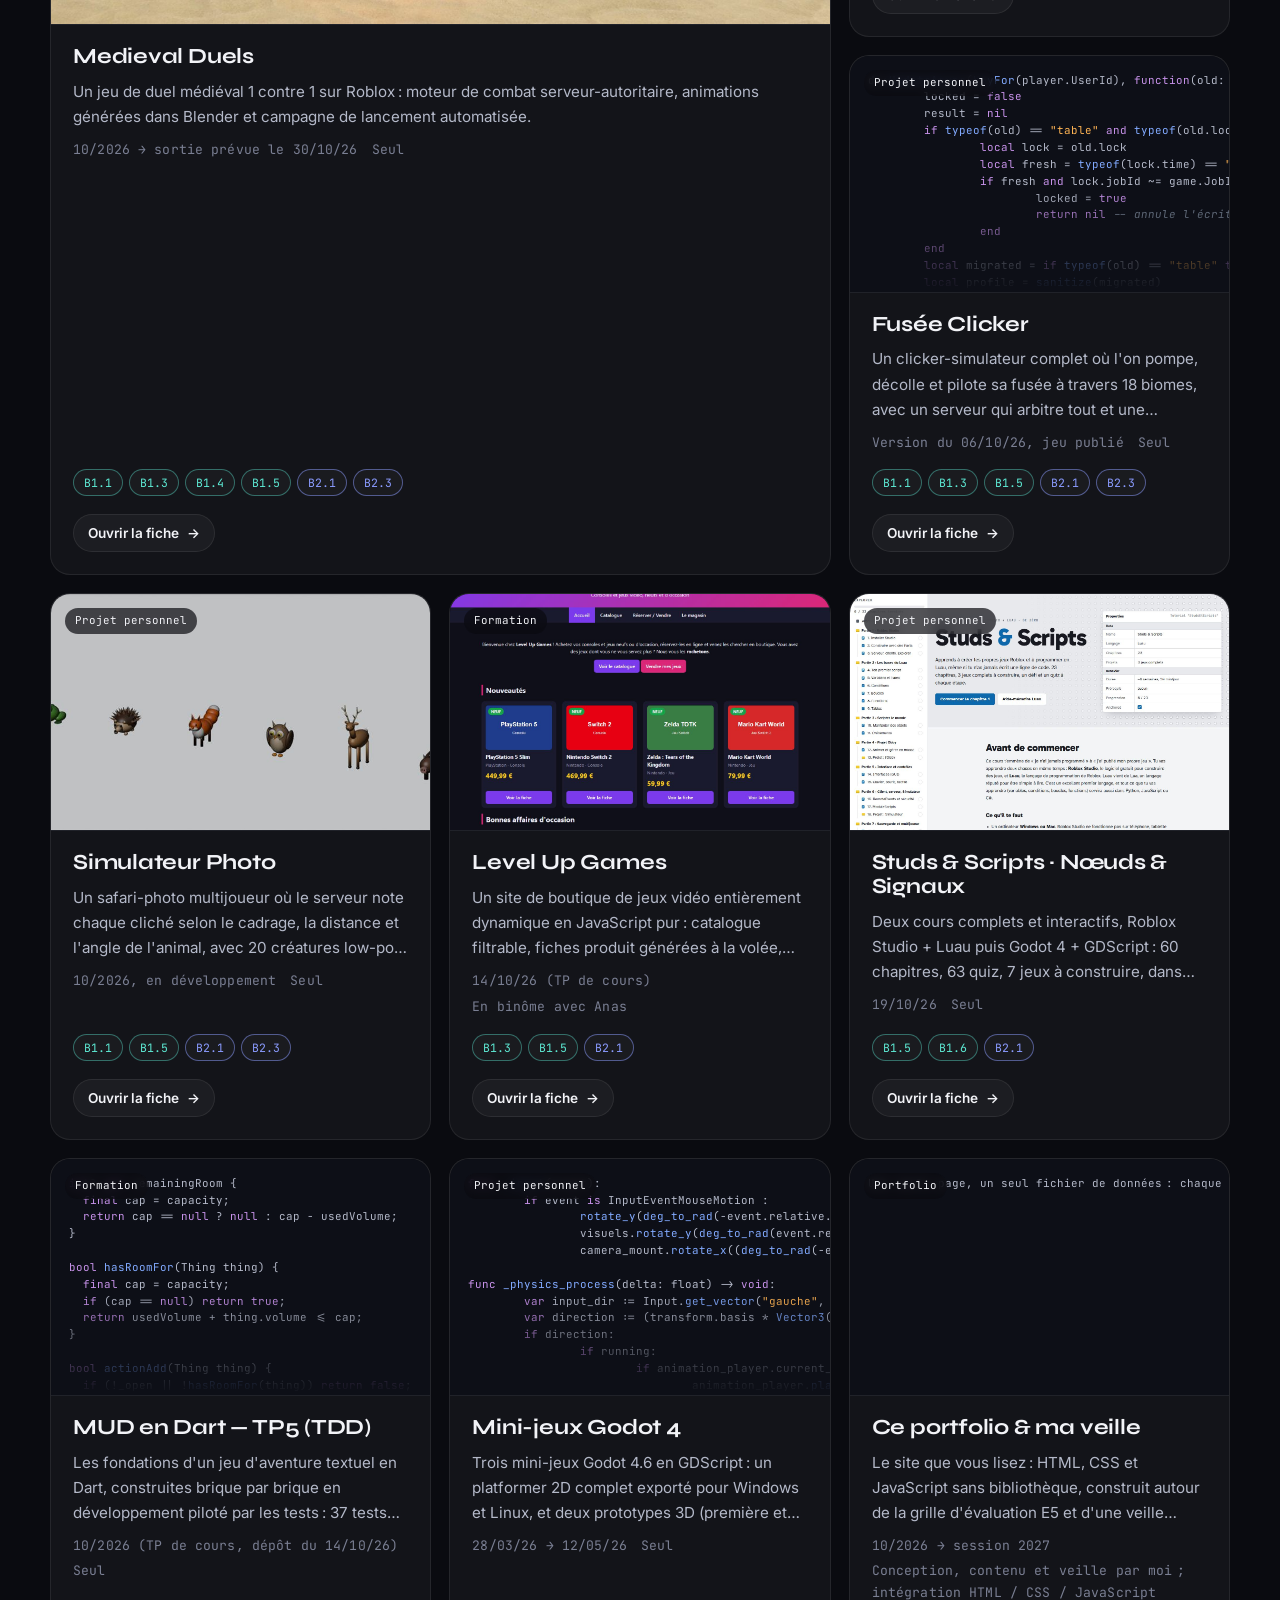
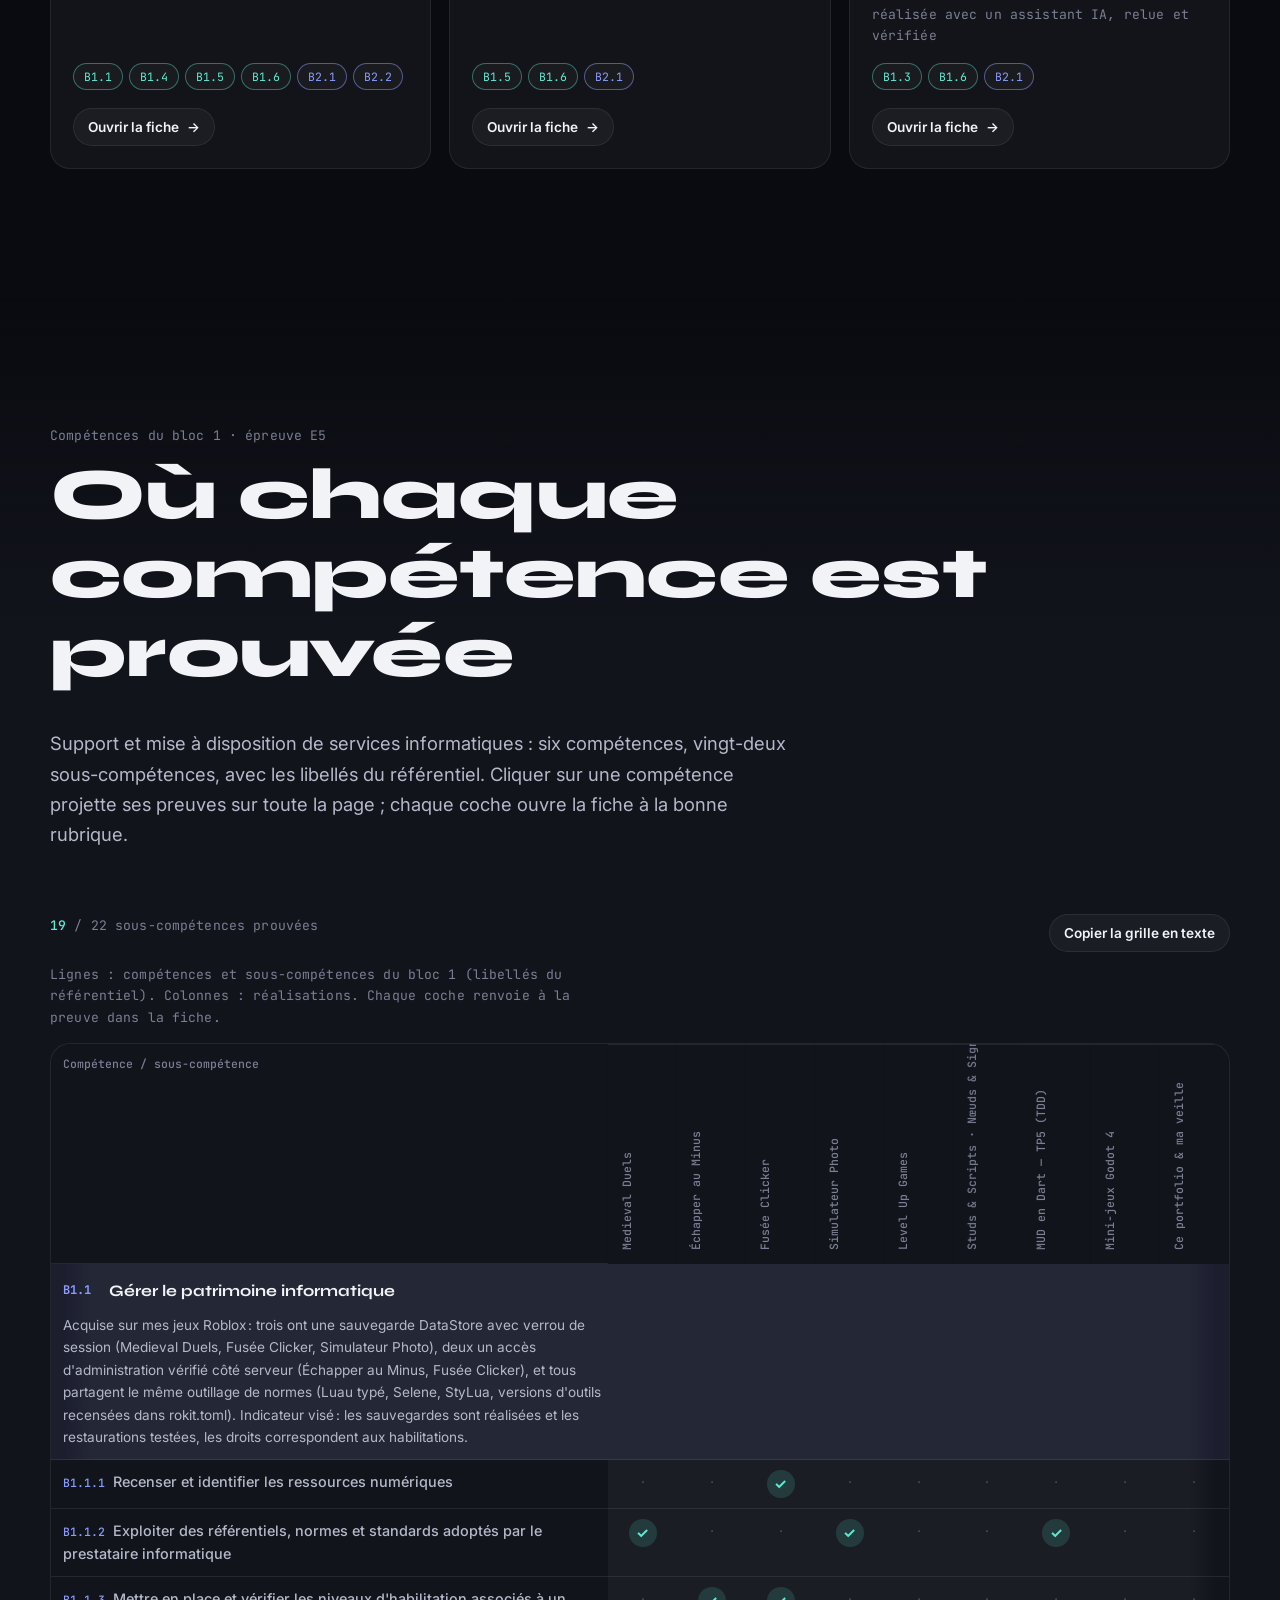
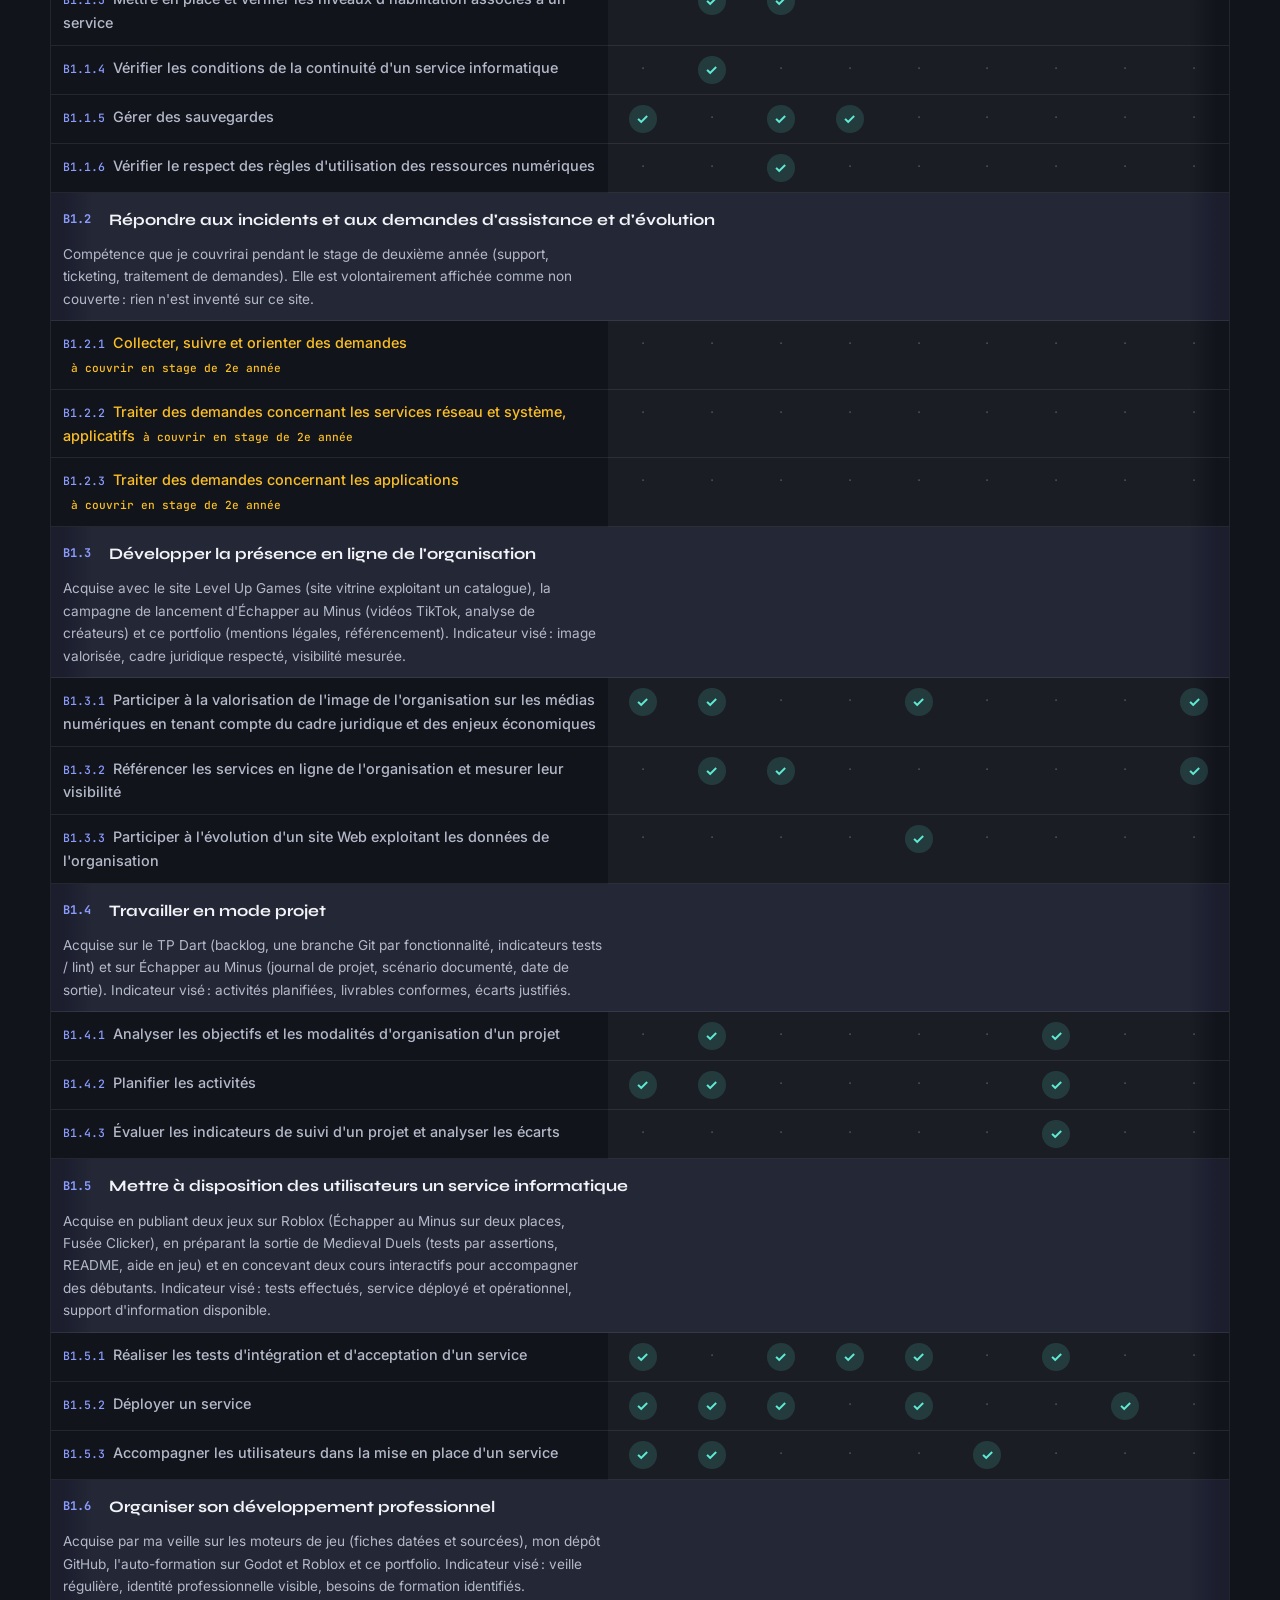
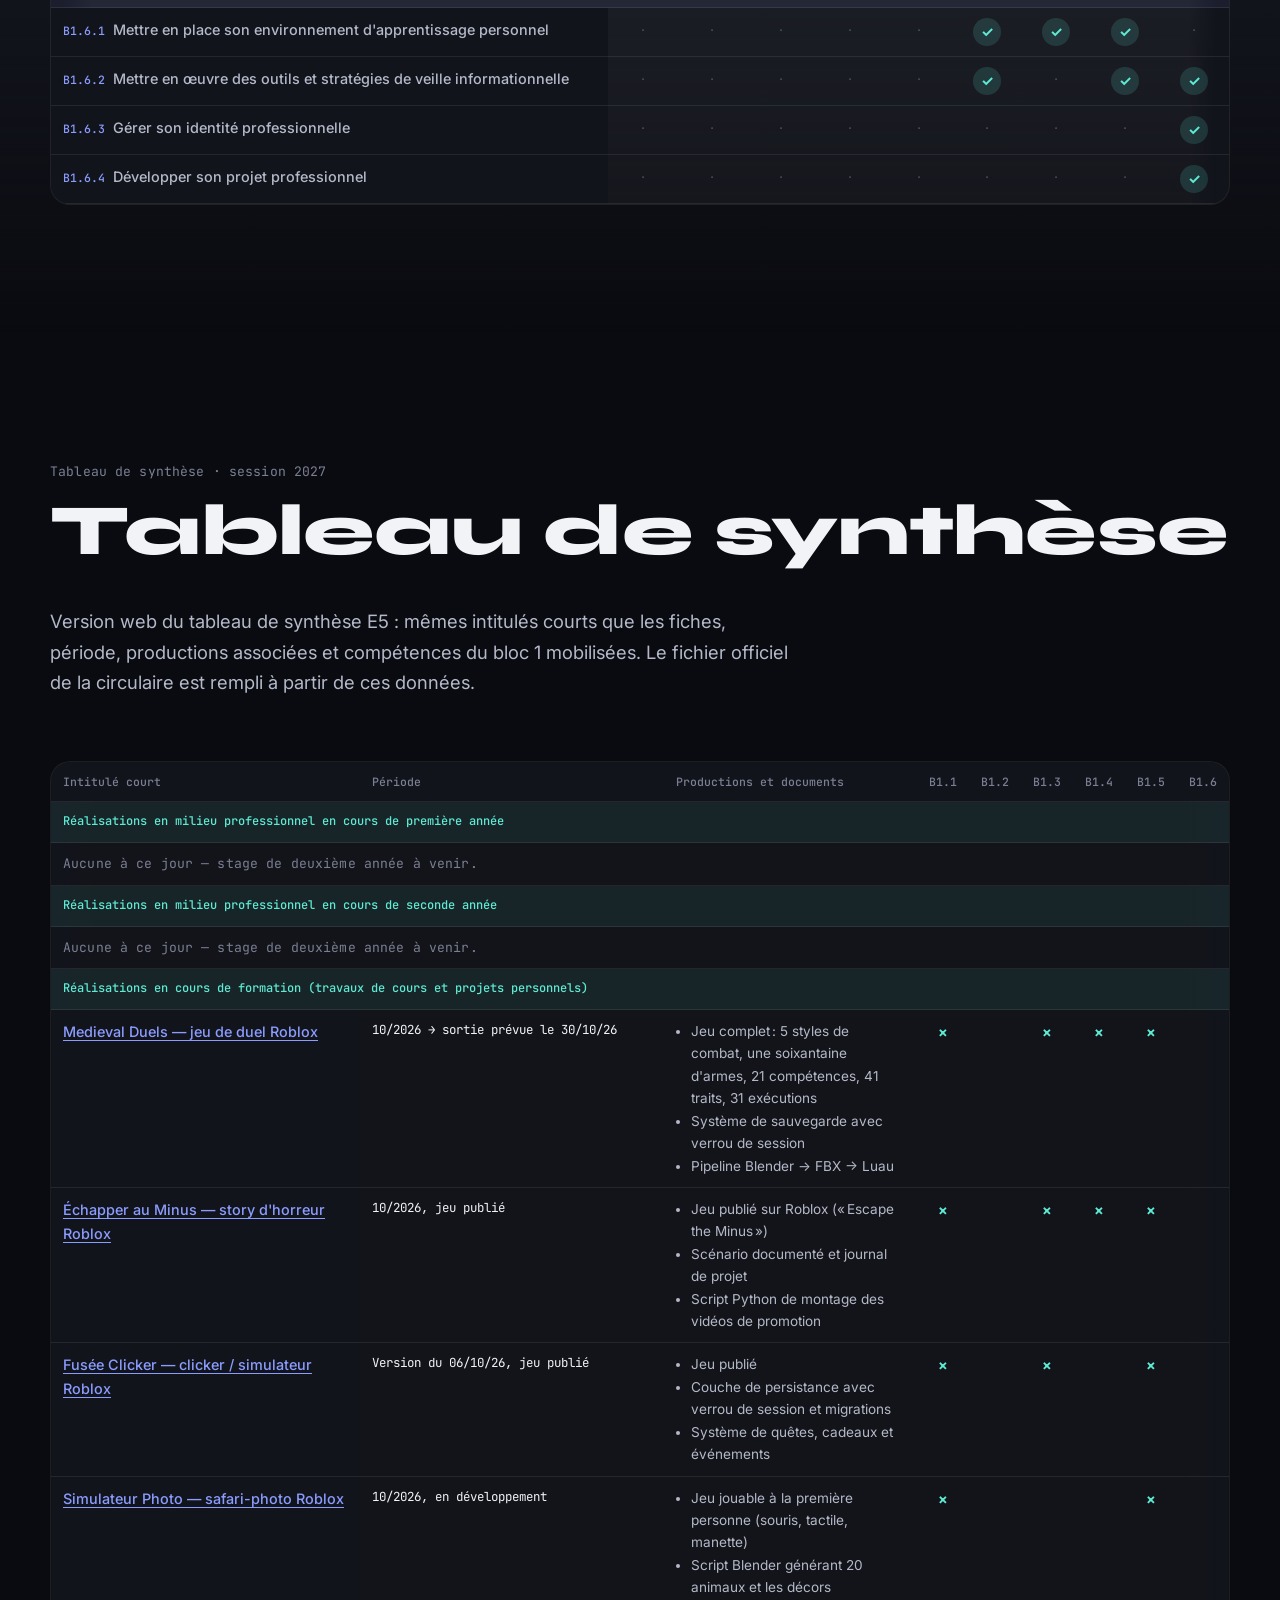
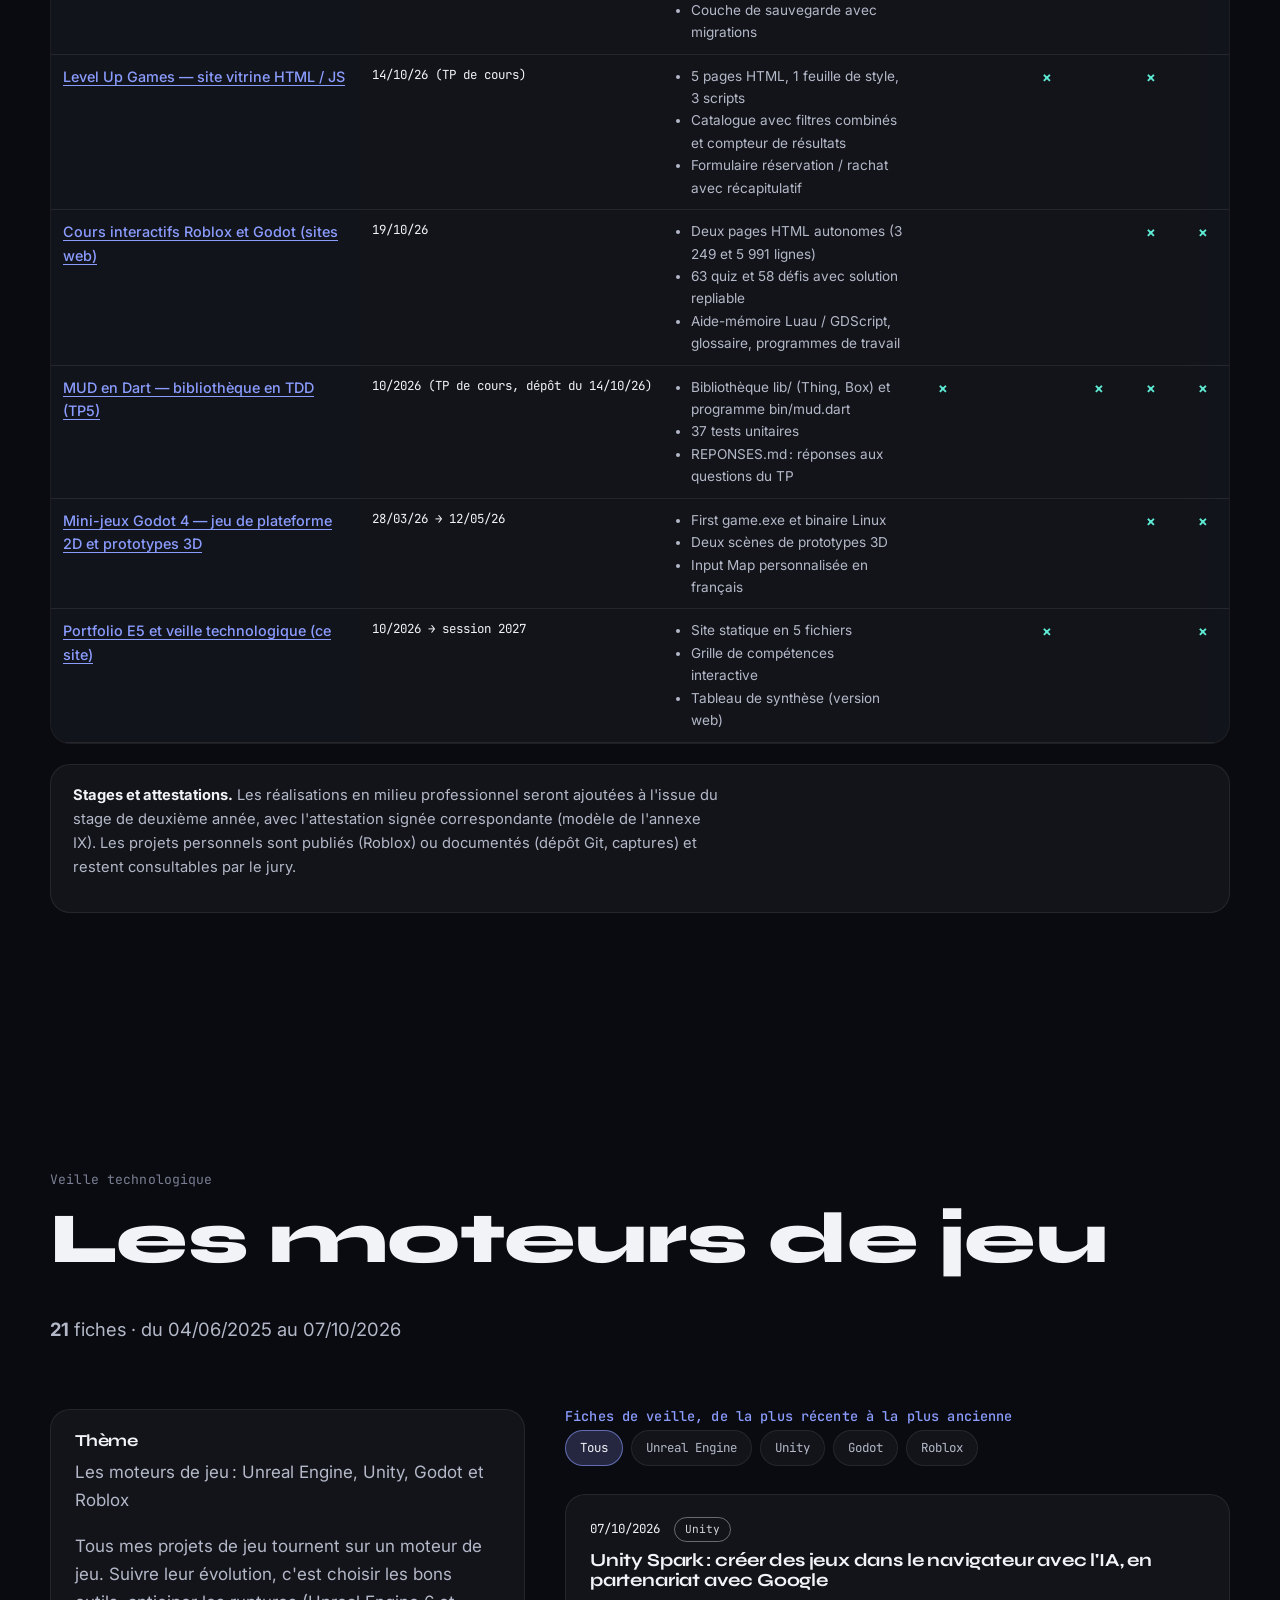
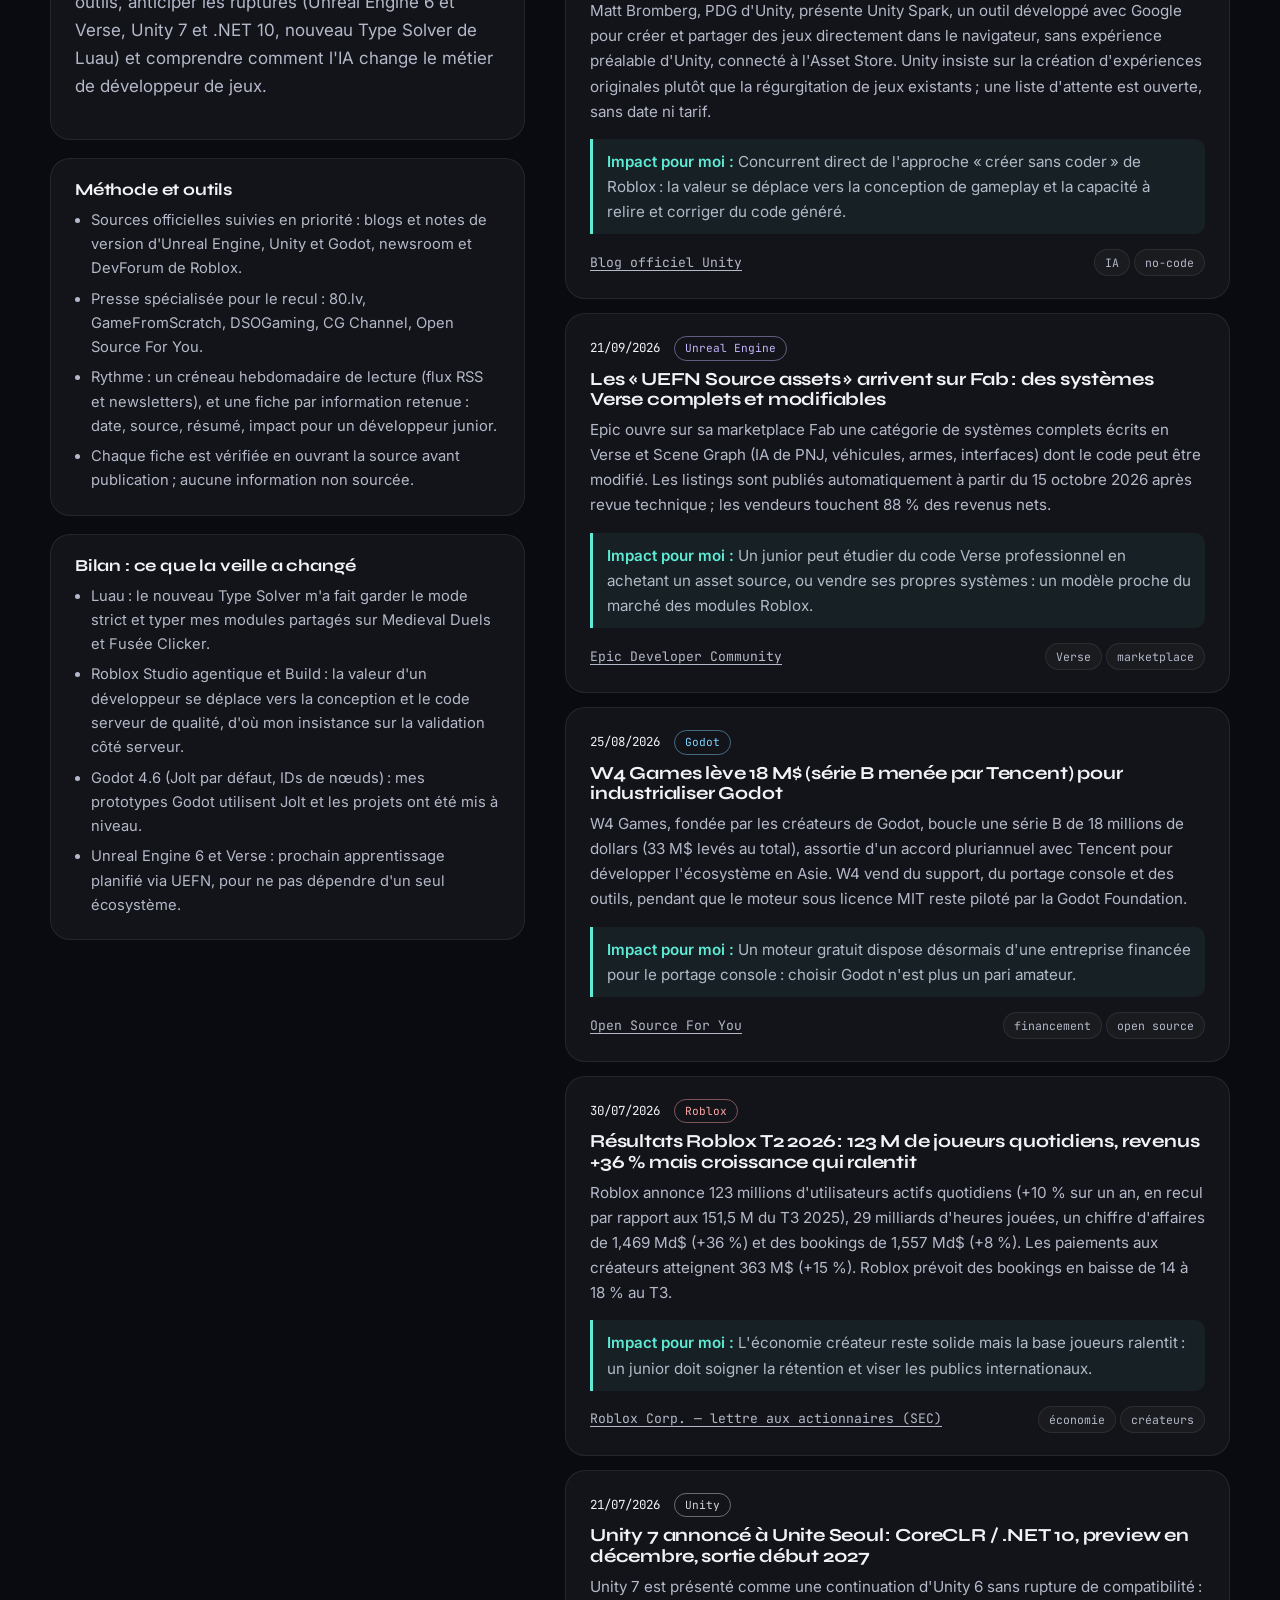
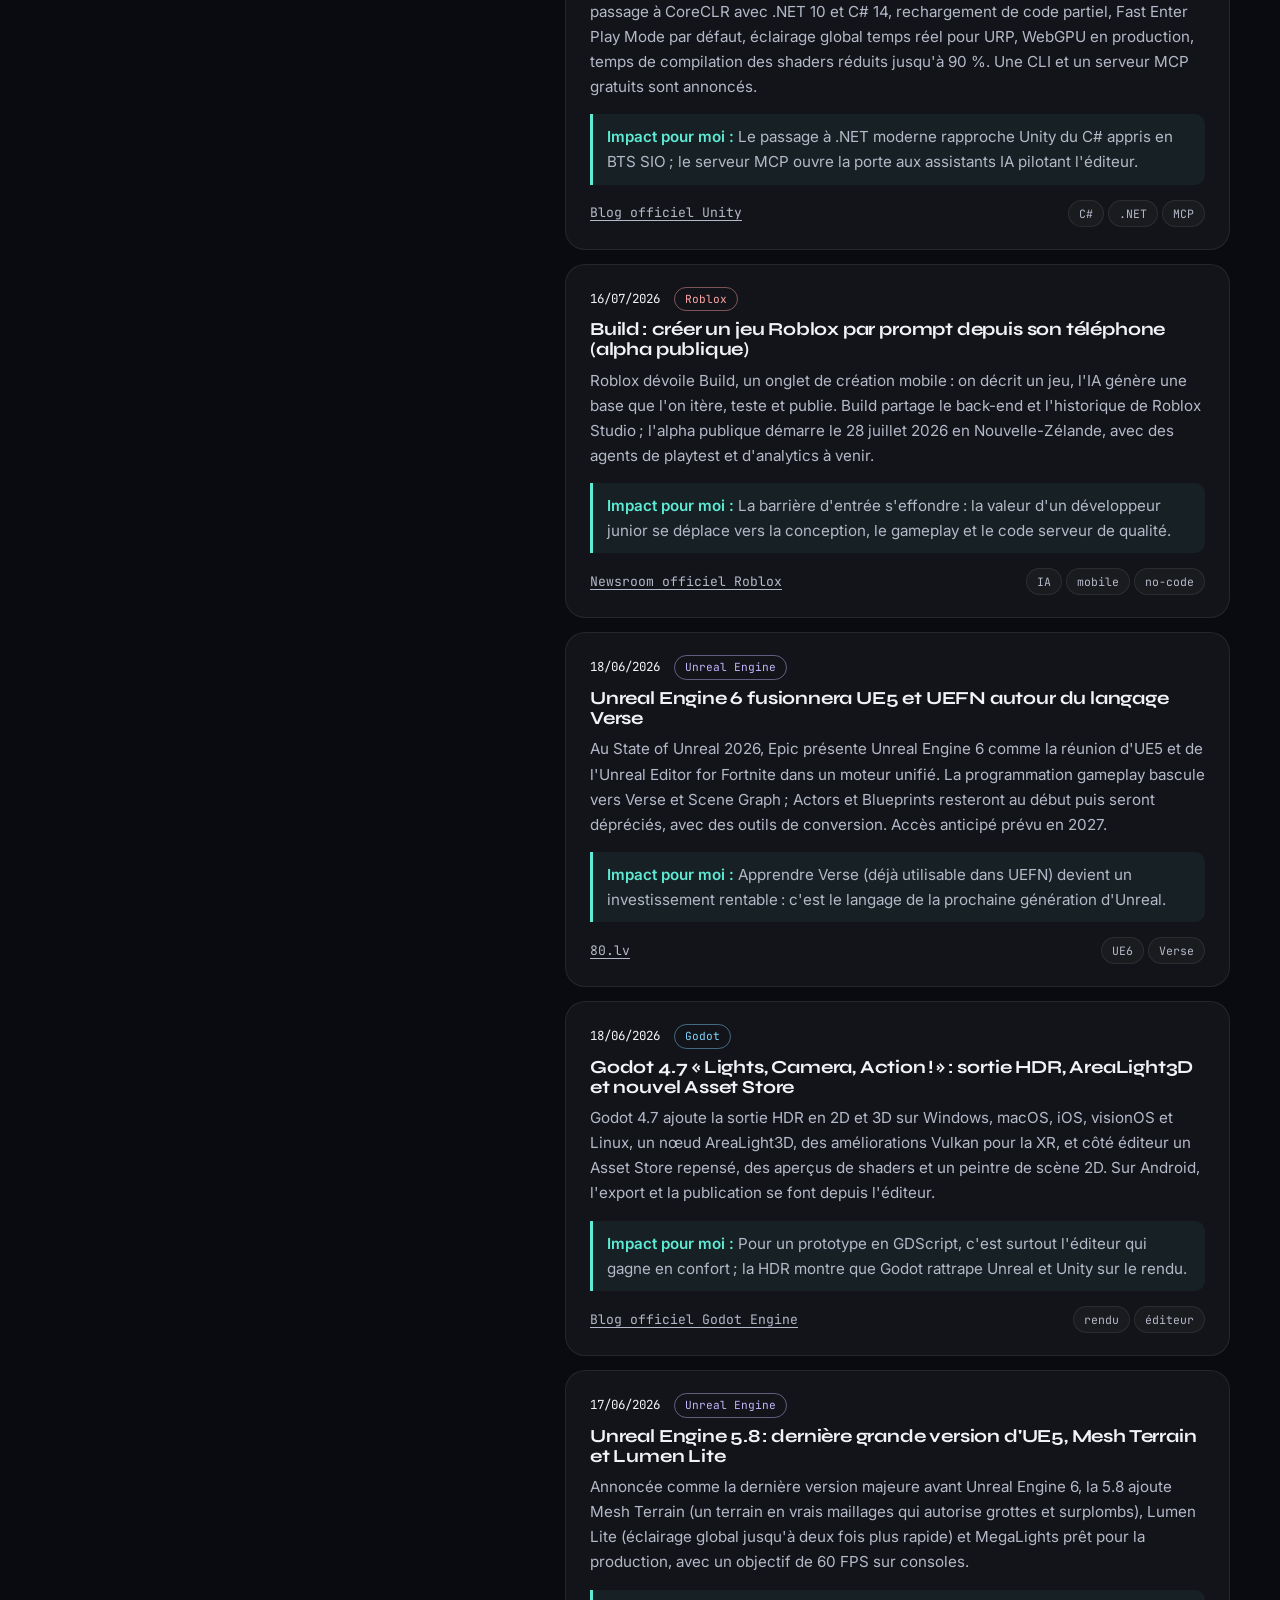
==== commit c23dc695: "Retire les numéros et les codes façon terminal, désencombre la barre - barre du haut : « Ogur Guler " ====
--- a/index.html
+++ b/index.html
@@ -17,7 +17,7 @@
   <link rel="preconnect" href="https://fonts.googleapis.com">
   <link rel="preconnect" href="https://fonts.gstatic.com" crossorigin>
   <link rel="stylesheet" href="https://fonts.googleapis.com/css2?family=Syne:wght@700;800&family=Inter:wght@400;500;600&family=JetBrains+Mono:wght@400;500&display=swap">
-  <link rel="stylesheet" href="css/style.css?v=8">
+  <link rel="stylesheet" href="css/style.css?v=11">
   <script>
     // Préférences appliquées avant le premier rendu (thème, mouvement, mode jury)
     (function () {
@@ -36,22 +36,21 @@
   <div class="curseur" aria-hidden="true"><span class="curseur-point"></span><span class="curseur-anneau"><span class="curseur-mot"></span></span></div>
 
   <header class="nav" id="nav">
-    <a class="nav-logo mono" href="#top"><span class="ok">~</span>/ogur</a>
+    <a class="nav-logo" href="#top">Ogur Guler</a>
     <nav aria-label="Sections du portfolio">
       <ul>
-        <li><a href="#profil"><span class="n">01</span>profil</a></li>
-        <li><a href="#parcours"><span class="n">02</span>parcours</a></li>
-        <li><a href="#realisations"><span class="n">03</span>réalisations</a></li>
-        <li><a href="#competences"><span class="n">04</span>compétences</a></li>
-        <li><a href="#synthese"><span class="n">05</span>synthèse</a></li>
-        <li><a href="#veille"><span class="n">06</span>veille</a></li>
-        <li><a href="#developpement"><span class="n">07</span>développement</a></li>
-        <li><a href="#e6"><span class="n">08</span>E6</a></li>
-        <li><a href="#contact"><span class="n">09</span>contact</a></li>
+        <li><a href="#profil">Profil</a></li>
+        <li><a href="#parcours">Parcours</a></li>
+        <li><a href="#realisations">Réalisations</a></li>
+        <li><a href="#competences">Compétences</a></li>
+        <li><a href="#synthese">Synthèse</a></li>
+        <li><a href="#veille">Veille</a></li>
+        <li><a href="#developpement">Développement</a></li>
+        <li><a href="#e6">E6</a></li>
+        <li><a href="#contact">Contact</a></li>
       </ul>
     </nav>
     <div class="nav-actions">
-      <span class="dispo">Disponible stage / alternance <span data-session>2027</span></span>
       <button type="button" class="btn-nav" id="btn-palette" aria-haspopup="dialog">Rechercher <kbd>Ctrl K</kbd></button>
       <button type="button" class="btn-nav" data-action="jury" aria-pressed="false" title="Lecture, projection et impression : sans animations, fiches dépliées">Mode jury</button>
       <button type="button" class="btn-nav" id="btn-menu" aria-expanded="false" aria-controls="menu-mobile" aria-label="Menu">☰</button>
@@ -59,15 +58,15 @@
   </header>
   <div id="menu-mobile">
     <ul>
-      <li><a href="#profil"><span class="n">01</span>Profil</a></li>
-      <li><a href="#parcours"><span class="n">02</span>Parcours</a></li>
-      <li><a href="#realisations"><span class="n">03</span>Réalisations</a></li>
-      <li><a href="#competences"><span class="n">04</span>Compétences</a></li>
-      <li><a href="#synthese"><span class="n">05</span>Synthèse</a></li>
-      <li><a href="#veille"><span class="n">06</span>Veille</a></li>
-      <li><a href="#developpement"><span class="n">07</span>Développement</a></li>
-      <li><a href="#e6"><span class="n">08</span>E6 — SLAM</a></li>
-      <li><a href="#contact"><span class="n">09</span>Contact</a></li>
+      <li><a href="#profil">Profil</a></li>
+      <li><a href="#parcours">Parcours</a></li>
+      <li><a href="#realisations">Réalisations</a></li>
+      <li><a href="#competences">Compétences</a></li>
+      <li><a href="#synthese">Synthèse</a></li>
+      <li><a href="#veille">Veille</a></li>
+      <li><a href="#developpement">Développement</a></li>
+      <li><a href="#e6">E6 — SLAM</a></li>
+      <li><a href="#contact">Contact</a></li>
     </ul>
   </div>
   <p class="bandeau-jury">Mode jury activé : animations coupées, toutes les fiches de réalisation sont dépliées sous la grille des projets. Ctrl+P pour imprimer ou exporter en PDF.</p>
@@ -79,13 +78,12 @@
         <div class="hero-photo">
           <div class="cadre glass">
             <img src="img/photo.jpg" alt="Portrait d'Ogur Guler" width="735" height="942" fetchpriority="high">
-            <span class="etiquette">ogur@marseille</span>
           </div>
         </div>
         <div>
-          <p class="mono">~/ogur $ whoami</p>
           <h1><span class="l1">Ogur</span><span class="l2 degrade">Guler</span><span class="l3">Développeur en formation.</span></h1>
           <p class="sous-titre">Étudiant en BTS SIO option SLAM à Marseille. Je construis des jeux, des sites et des outils — proprement, avec un serveur qui a toujours raison.</p>
+          <p class="dispo"><span>Disponible en <span data-session>2027</span> pour un stage puis une alternance en développement</span></p>
           <p class="statut" id="statut" aria-live="polite" data-texte="BTS SIO 2025 – 2027 · Lycée Marie Curie · Marseille · Session 2027 · Permis B"><span class="texte"></span><span class="caret" aria-hidden="true"></span></p>
           <div class="hero-actions">
             <a class="btn btn-primaire magnetic" href="#realisations" data-cursor="voir"><span>Voir les réalisations</span></a>
@@ -104,7 +102,7 @@
     <section class="section" id="profil" aria-labelledby="t-profil">
       <div class="conteneur">
         <div class="section-tete">
-          <span class="section-num mono">01 — Profil</span>
+          <span class="section-num mono">Profil</span>
           <h2 id="t-profil"><span class="wipe">Qui je suis</span></h2>
         </div>
         <div class="profil-grille">
@@ -161,12 +159,11 @@
     <section class="section" id="parcours" aria-labelledby="t-parcours">
       <div class="conteneur">
         <div class="section-tete">
-          <span class="section-num mono">02 — Parcours de professionnalisation</span>
-          <h2 id="t-parcours"><span class="wipe">git log</span></h2>
-          <p class="sous">Chaque étape est réelle et vérifiable sur mon CV. Les projets apparaissent comme des tags sur la période où ils ont été menés.</p>
+          <span class="section-num mono">Parcours de professionnalisation</span>
+          <h2 id="t-parcours"><span class="wipe">Mon parcours</span></h2>
+          <p class="sous">De la plus récente à la plus ancienne : chaque étape est réelle et vérifiable sur mon CV.</p>
         </div>
         <div class="gitlog glass" data-reveal>
-          <p class="prompt mono"><b>ogur@marseille</b>:~$ git log --graph --dates</p>
           <div class="gitlog-corps">
             <svg id="gitlog-svg" aria-hidden="true" preserveAspectRatio="none"></svg>
             <ol id="gitlog-liste"></ol>
@@ -179,7 +176,7 @@
     <section class="section" id="realisations" aria-labelledby="t-realisations">
       <div class="conteneur">
         <div class="section-tete">
-          <span class="section-num mono">03 — Réalisations professionnelles</span>
+          <span class="section-num mono">Réalisations professionnelles</span>
           <h2 id="t-realisations"><span class="wipe">Ce que j'ai construit</span></h2>
           <p class="sous">Chaque fiche suit les mêmes dix rubriques : intitulé, organisation, contexte, compétences mobilisées, environnement, démarche, productions et preuves, résultats, difficultés, liens. Filtrer par compétence allume les réalisations qui la prouvent.</p>
         </div>
@@ -205,7 +202,7 @@
     <section class="section alt" id="competences" aria-labelledby="t-competences">
       <div class="conteneur">
         <div class="section-tete">
-          <span class="section-num mono">04 — Compétences du bloc 1 · épreuve E5</span>
+          <span class="section-num mono">Compétences du bloc 1 · épreuve E5</span>
           <h2 id="t-competences"><span class="wipe">Où chaque compétence est prouvée</span></h2>
           <p class="sous">Support et mise à disposition de services informatiques : six compétences, vingt-deux sous-compétences, avec les libellés du référentiel. Cliquer sur une compétence projette ses preuves sur toute la page ; chaque coche ouvre la fiche à la bonne rubrique.</p>
         </div>
@@ -222,7 +219,7 @@
     <section class="section synthese" id="synthese" aria-labelledby="t-synthese">
       <div class="conteneur">
         <div class="section-tete">
-          <span class="section-num mono">05 — Tableau de synthèse · session <span data-session>2027</span></span>
+          <span class="section-num mono">Tableau de synthèse · session <span data-session>2027</span></span>
           <h2 id="t-synthese"><span class="wipe">Tableau de synthèse</span></h2>
           <p class="sous">Version web du tableau de synthèse E5 : mêmes intitulés courts que les fiches, période, productions associées et compétences du bloc 1 mobilisées. Le fichier officiel de la circulaire est rempli à partir de ces données.</p>
         </div>
@@ -239,18 +236,18 @@
     <section class="section" id="veille" aria-labelledby="t-veille">
       <div class="conteneur">
         <div class="section-tete">
-          <span class="section-num mono">06 — Veille technologique</span>
+          <span class="section-num mono">Veille technologique</span>
           <h2 id="t-veille"><span class="wipe">Les moteurs de jeu</span></h2>
           <p class="sous" id="veille-compte"></p>
         </div>
         <div class="veille-grille">
           <aside class="veille-gauche">
-            <div class="glass" data-reveal><h3><span class="num">1</span>Thème</h3><p id="veille-theme"></p><p id="veille-pourquoi"></p></div>
-            <div class="glass" data-reveal style="--i:1"><h3><span class="num">2</span>Méthode et outils</h3><ul id="veille-methode"></ul></div>
-            <div class="glass" data-reveal style="--i:2"><h3><span class="num">4</span>Bilan : ce que la veille a changé</h3><ul id="veille-bilan"></ul></div>
+            <div class="glass" data-reveal><h3>Thème</h3><p id="veille-theme"></p><p id="veille-pourquoi"></p></div>
+            <div class="glass" data-reveal style="--i:1"><h3>Méthode et outils</h3><ul id="veille-methode"></ul></div>
+            <div class="glass" data-reveal style="--i:2"><h3>Bilan : ce que la veille a changé</h3><ul id="veille-bilan"></ul></div>
           </aside>
           <div>
-            <h3 class="mono" style="font-family:var(--font-mono);font-weight:500;font-size:.85rem;color:var(--accent)">3 · Fiches de veille, de la plus récente à la plus ancienne</h3>
+            <h3 class="mono" style="font-family:var(--font-mono);font-weight:500;font-size:.85rem;color:var(--accent)">Fiches de veille, de la plus récente à la plus ancienne</h3>
             <div class="chips" id="veille-filtres" role="group" aria-label="Filtrer par moteur">
               <button type="button" class="chip" data-m="all" aria-pressed="true">Tous</button>
               <button type="button" class="chip" data-m="Unreal Engine" aria-pressed="false">Unreal Engine</button>
@@ -270,7 +267,7 @@
     <section class="section alt" id="developpement" aria-labelledby="t-dev">
       <div class="conteneur">
         <div class="section-tete">
-          <span class="section-num mono">07 — Développement professionnel · B1.6</span>
+          <span class="section-num mono">Développement professionnel · B1.6</span>
           <h2 id="t-dev"><span class="wipe">Mon environnement</span></h2>
         </div>
         <div class="dev-grille">
@@ -312,7 +309,7 @@
     <section class="section" id="e6" aria-labelledby="t-e6">
       <div class="conteneur">
         <div class="section-tete">
-          <span class="section-num mono">08 — Épreuve E6 · option SLAM</span>
+          <span class="section-num mono">Épreuve E6 · option SLAM</span>
           <h2 id="t-e6"><span class="wipe">Deux réalisations pour le bloc 2</span></h2>
           <p class="sous">Conception et développement d'applications. Les deux réalisations réunies couvrent les trois compétences du bloc 2 ; la gestion des données repose aujourd'hui sur un stockage non relationnel (DataStore, OrderedDataStore) et sera consolidée par un projet MySQL / SQL Server en deuxième année. Environnement : deux langages (Luau, Dart), gestion de versions (Git), tests automatisés, services distants de la plateforme Roblox.</p>
         </div>
@@ -325,7 +322,7 @@
     <section class="section contact" id="contact" aria-labelledby="t-contact">
       <div class="conteneur">
         <div class="section-tete">
-          <span class="section-num mono">09 — Contact</span>
+          <span class="section-num mono">Contact</span>
           <h2 id="t-contact"><span class="wipe">Travaillons ensemble<span class="point">.</span></span></h2>
         </div>
         <div class="contact-grille">
@@ -376,7 +373,7 @@
     </div>
   </div>
 
-  <script src="js/data.js?v=8"></script>
-  <script src="js/main.js?v=8"></script>
+  <script src="js/data.js?v=11"></script>
+  <script src="js/main.js?v=11"></script>
 </body>
 </html>
--- a/css/style.css
+++ b/css/style.css
@@ -133,19 +133,19 @@
 }
 :root[data-theme="light"] .nav { background: rgba(255, 255, 255, 0.7); }
 .nav.cachee { transform: translate(-50%, -140%); }
-.nav-logo { font-weight: 500; color: var(--text); text-decoration: none; white-space: nowrap; }
+.nav-logo { font-family: var(--font-display); font-weight: 700; font-size: 1.05rem; color: var(--text); text-decoration: none; white-space: nowrap; }
 .nav-logo .ok { color: var(--ok); }
 .nav ul { list-style: none; display: flex; gap: 2px; margin: 0 auto; padding: 0; }
 .nav li a {
   display: block; padding: 8px 10px; border-radius: 999px; text-decoration: none;
-  font-family: var(--font-mono); font-size: 0.78rem; color: var(--text-2); white-space: nowrap;
+  font-size: 0.85rem; color: var(--text-2); white-space: nowrap;
   transition: color 0.2s, background 0.2s;
 }
 .nav li a .n { color: var(--muted); margin-right: 4px; }
 .nav li a:hover, .nav li a[aria-current="true"] { color: var(--text); background: rgba(var(--accent-rgb), 0.14); }
 .nav-actions { display: flex; align-items: center; gap: 6px; }
-.dispo { display: none; align-items: center; gap: 8px; font-family: var(--font-mono); font-size: 0.72rem; color: var(--text-2); margin-right: 6px; white-space: nowrap; }
-.dispo::before { content: ""; width: 8px; height: 8px; border-radius: 50%; background: var(--ok); box-shadow: 0 0 0 0 rgba(var(--ok-rgb), 0.6); animation: pulse 2s infinite; }
+.dispo { display: inline-flex; align-items: center; gap: 10px; margin: 0 0 4px; padding: 6px 14px; border-radius: 999px; border: 1px solid var(--glass-border); background: var(--glass); font-size: 0.9rem; color: var(--text-2); }
+.dispo::before { content: ""; flex: none; width: 8px; height: 8px; border-radius: 50%; background: var(--ok); box-shadow: 0 0 0 0 rgba(var(--ok-rgb), 0.6); animation: pulse 2s infinite; }
 @keyframes pulse { 0% { box-shadow: 0 0 0 0 rgba(var(--ok-rgb), 0.6); } 70% { box-shadow: 0 0 0 10px rgba(var(--ok-rgb), 0); } 100% { box-shadow: 0 0 0 0 rgba(var(--ok-rgb), 0); } }
 .btn-nav {
   height: 36px; padding: 0 12px; border-radius: 999px; border: 1px solid var(--glass-border); background: transparent;
@@ -563,9 +563,7 @@
 @media (max-width: 1180px) {
   .nav ul { display: none; }
   #btn-menu { display: inline-flex; align-items: center; justify-content: center; }
-  .dispo { display: none; }
-}
-@media (min-width: 1181px) { .dispo { display: flex; } }
+}
 @media (max-width: 1024px) {
   .bento { grid-template-columns: repeat(6, 1fr); }
   .carte { grid-column: span 3; }
@@ -604,6 +602,9 @@
   .nav { padding-left: 14px; }
   .btn-nav kbd { display: none; }
 }
+@media (max-width: 480px) {
+  .nav-actions [data-action="jury"] { display: none; } /* reste accessible dans le pied de page et Ctrl+K */
+}
 @media (max-width: 420px) {
   .loisirs { grid-template-columns: repeat(2, 1fr); }
   .chiffres { grid-template-columns: 1fr 1fr 1fr; gap: 8px; }
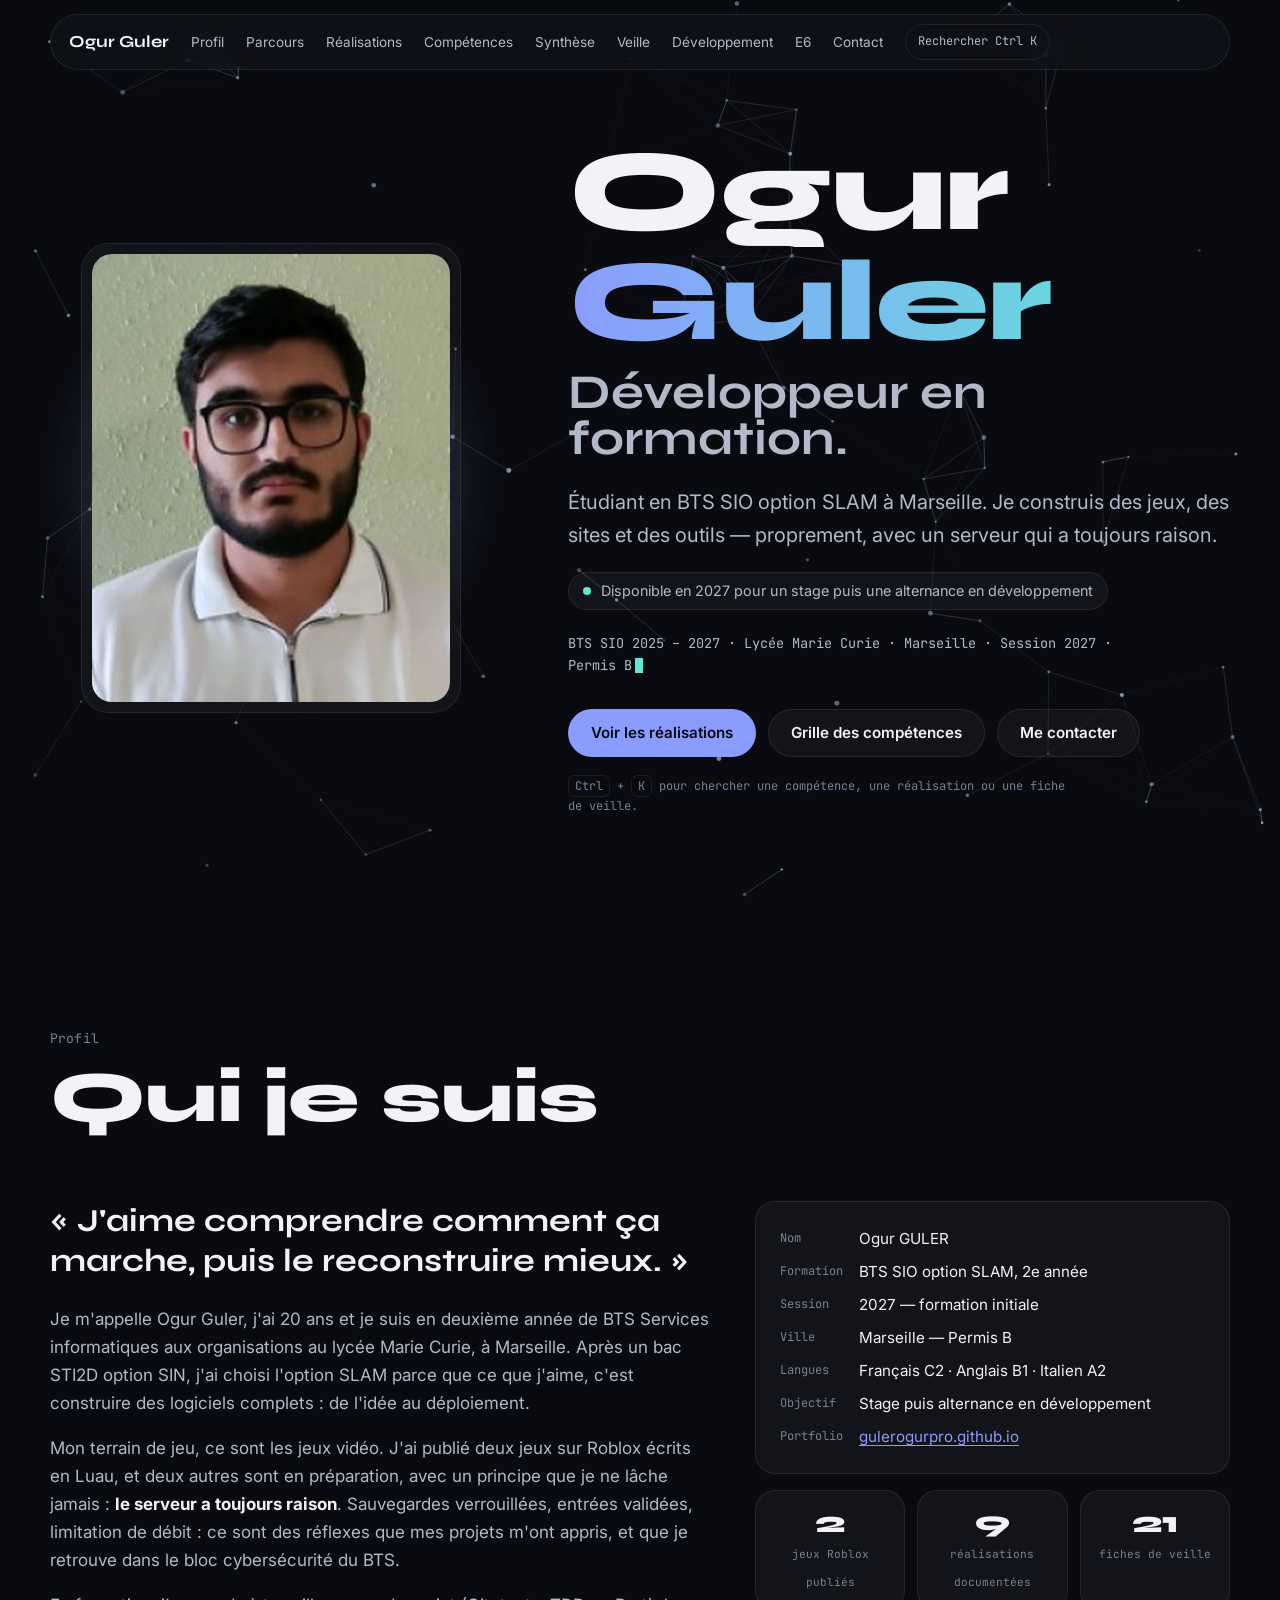
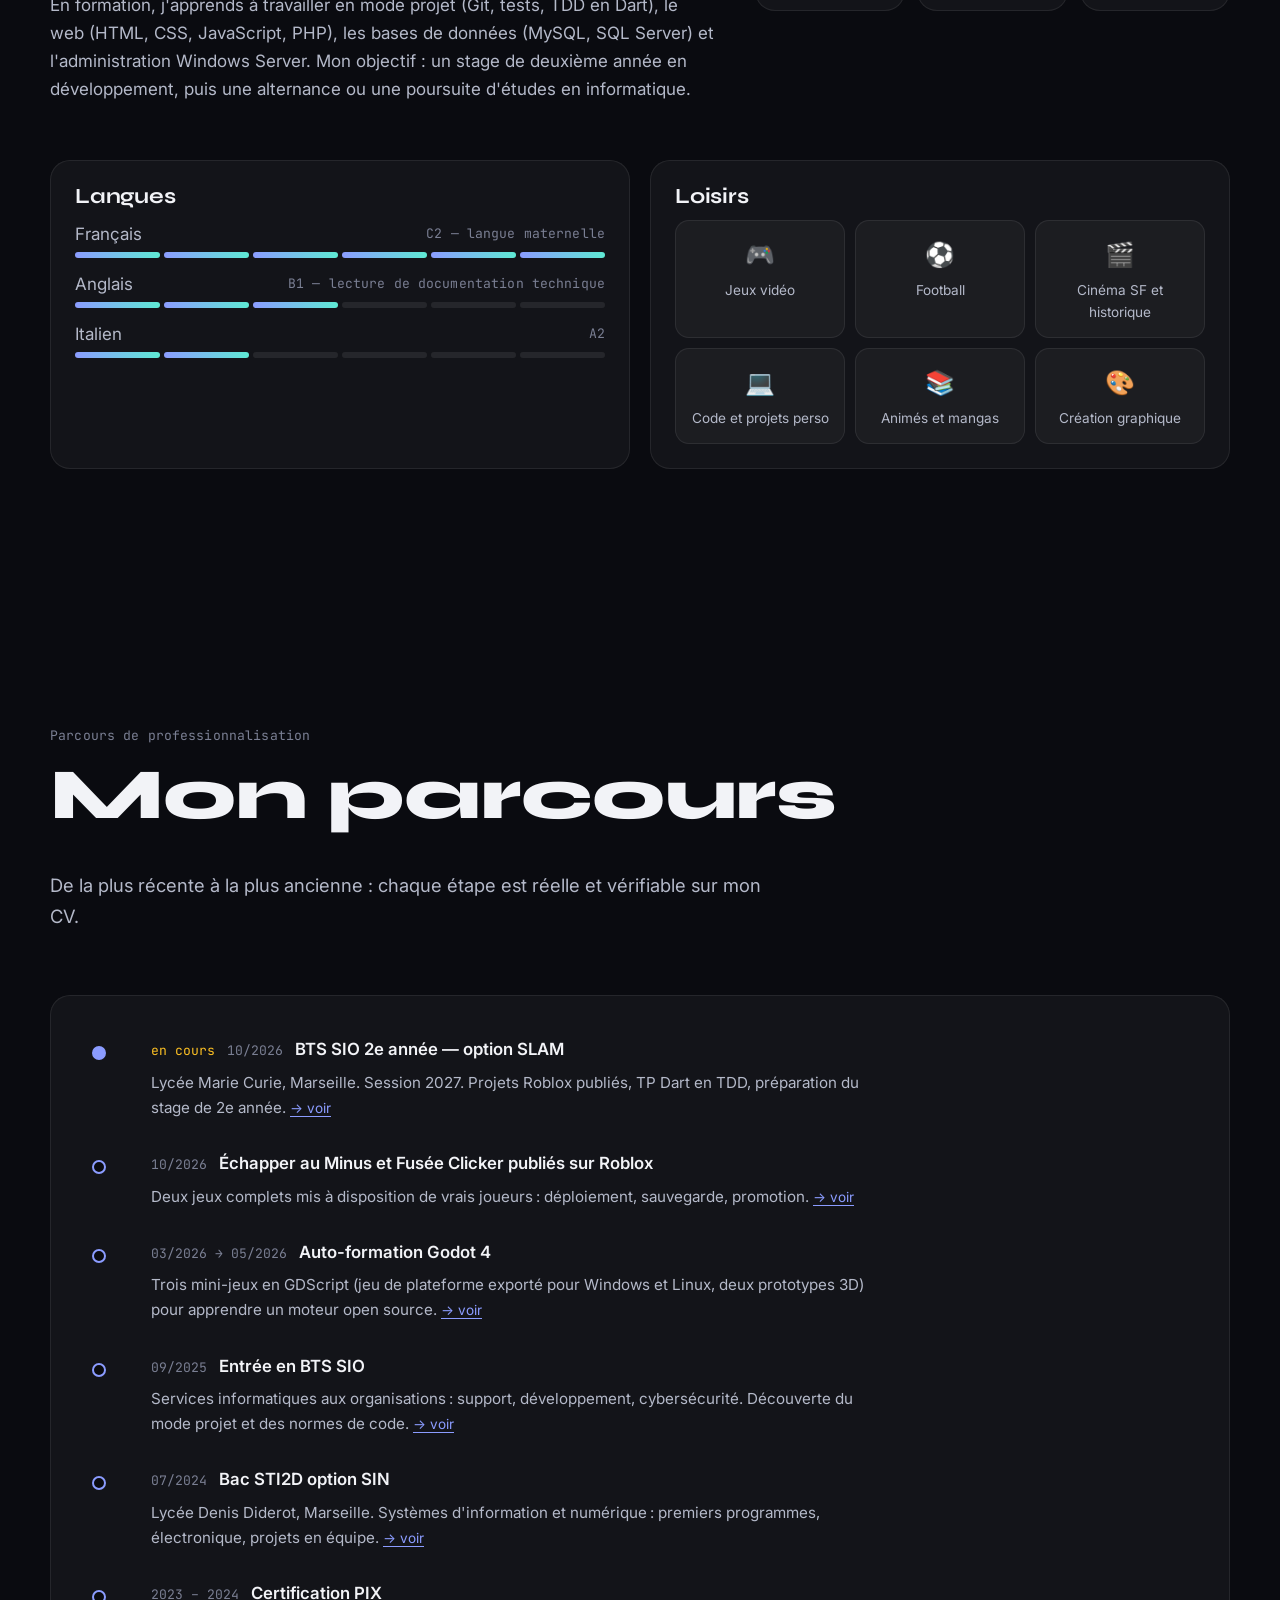
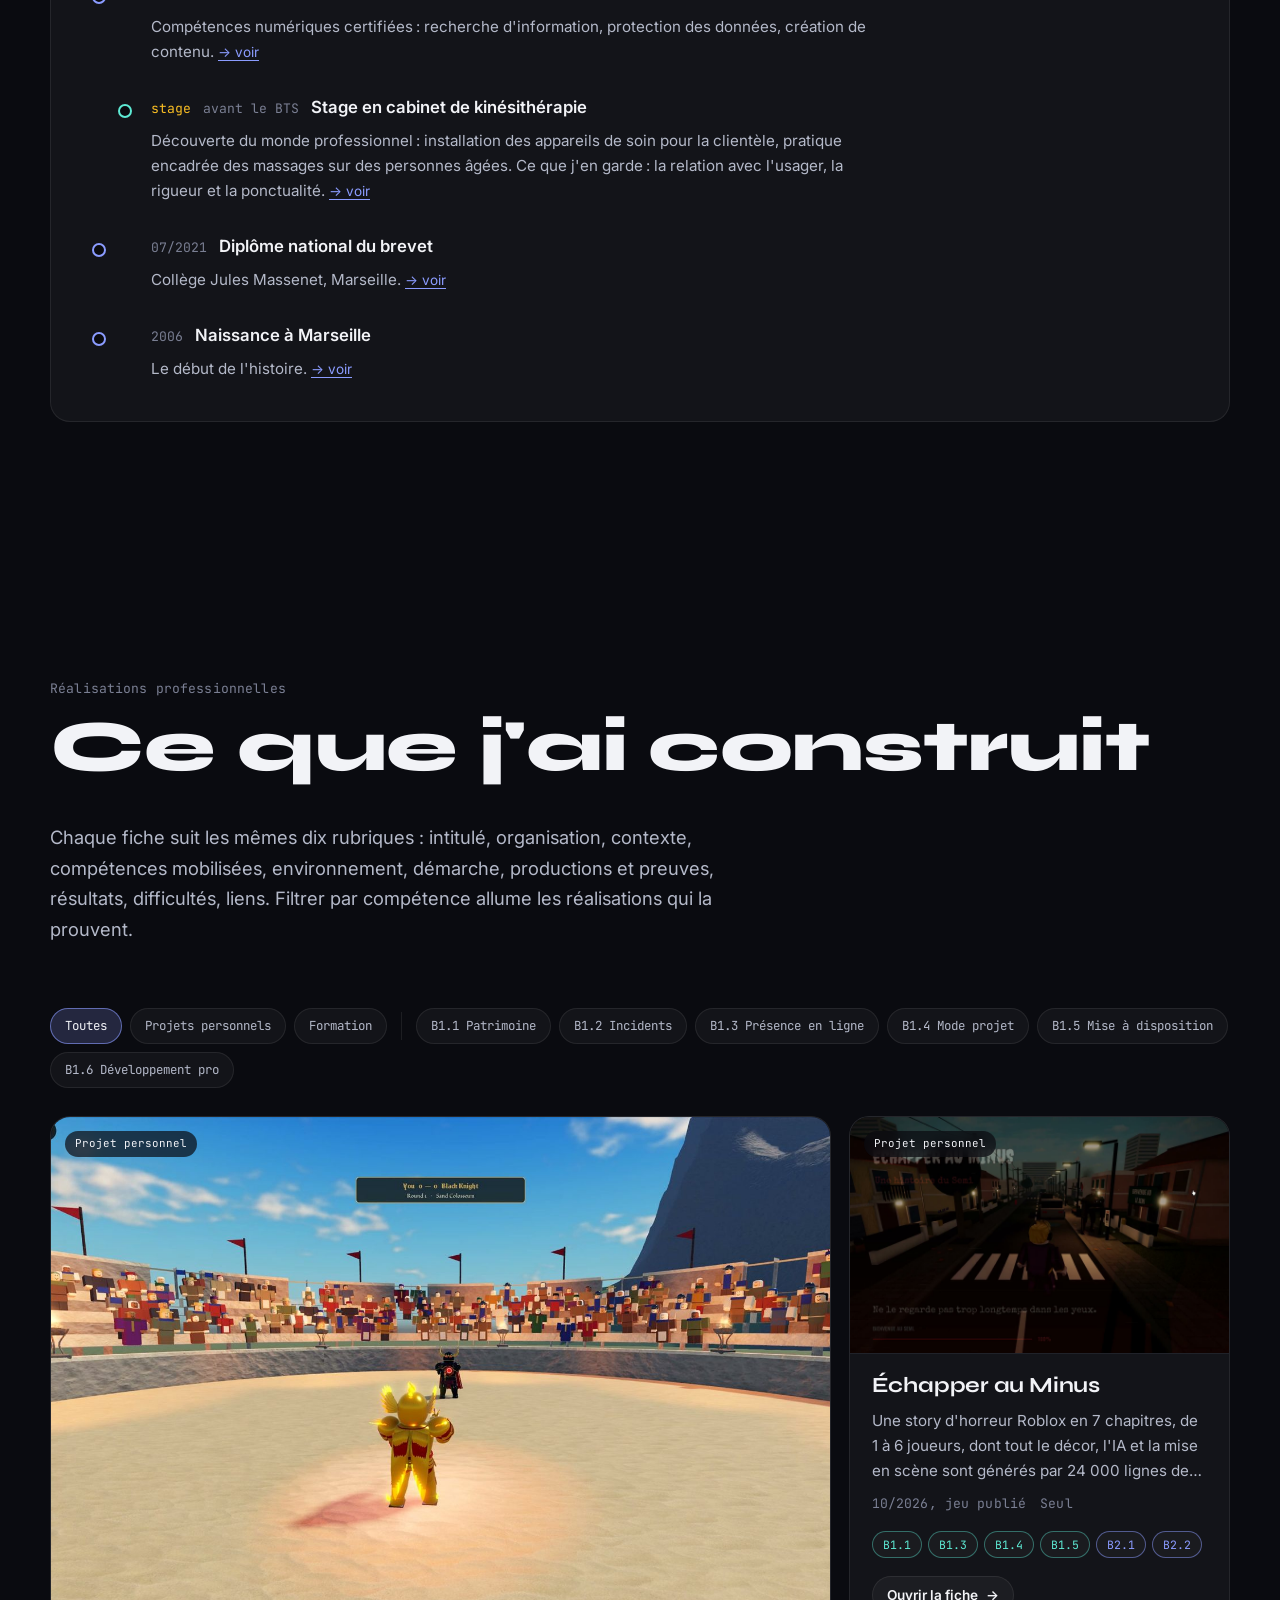
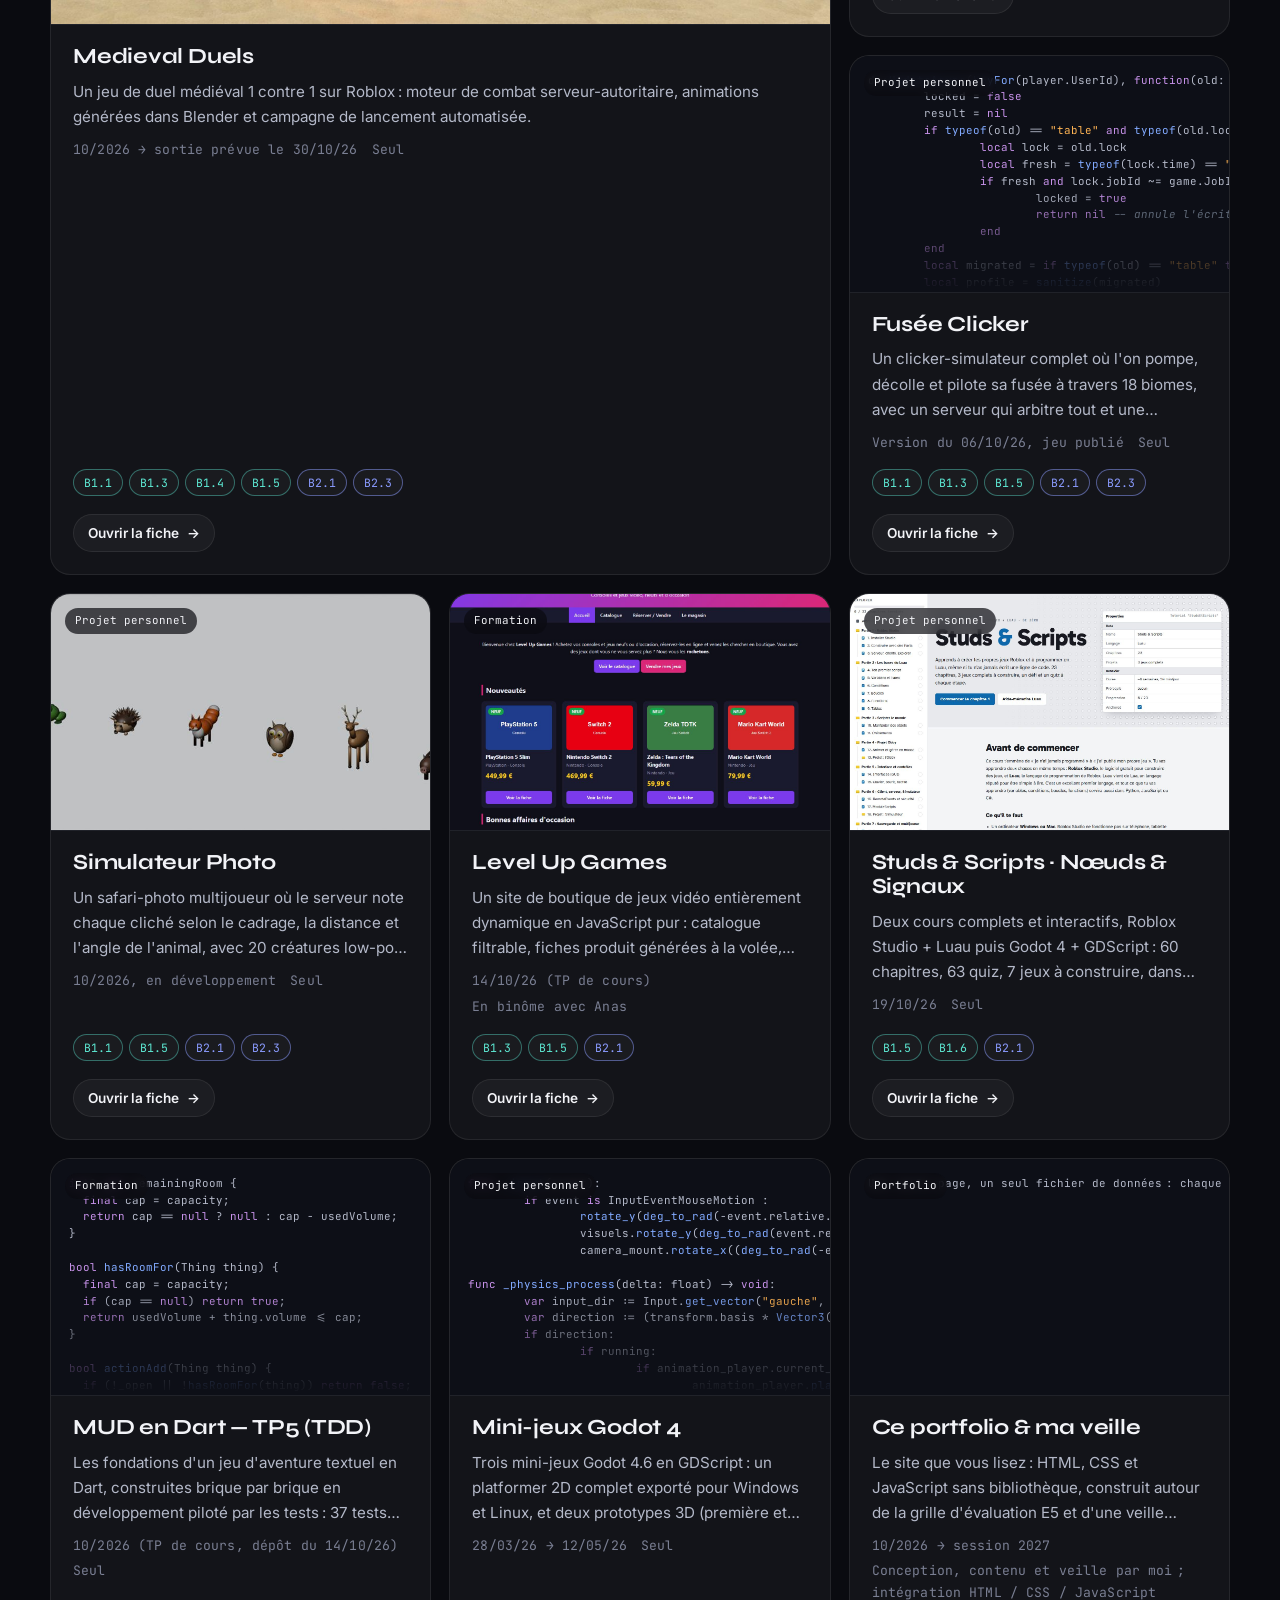
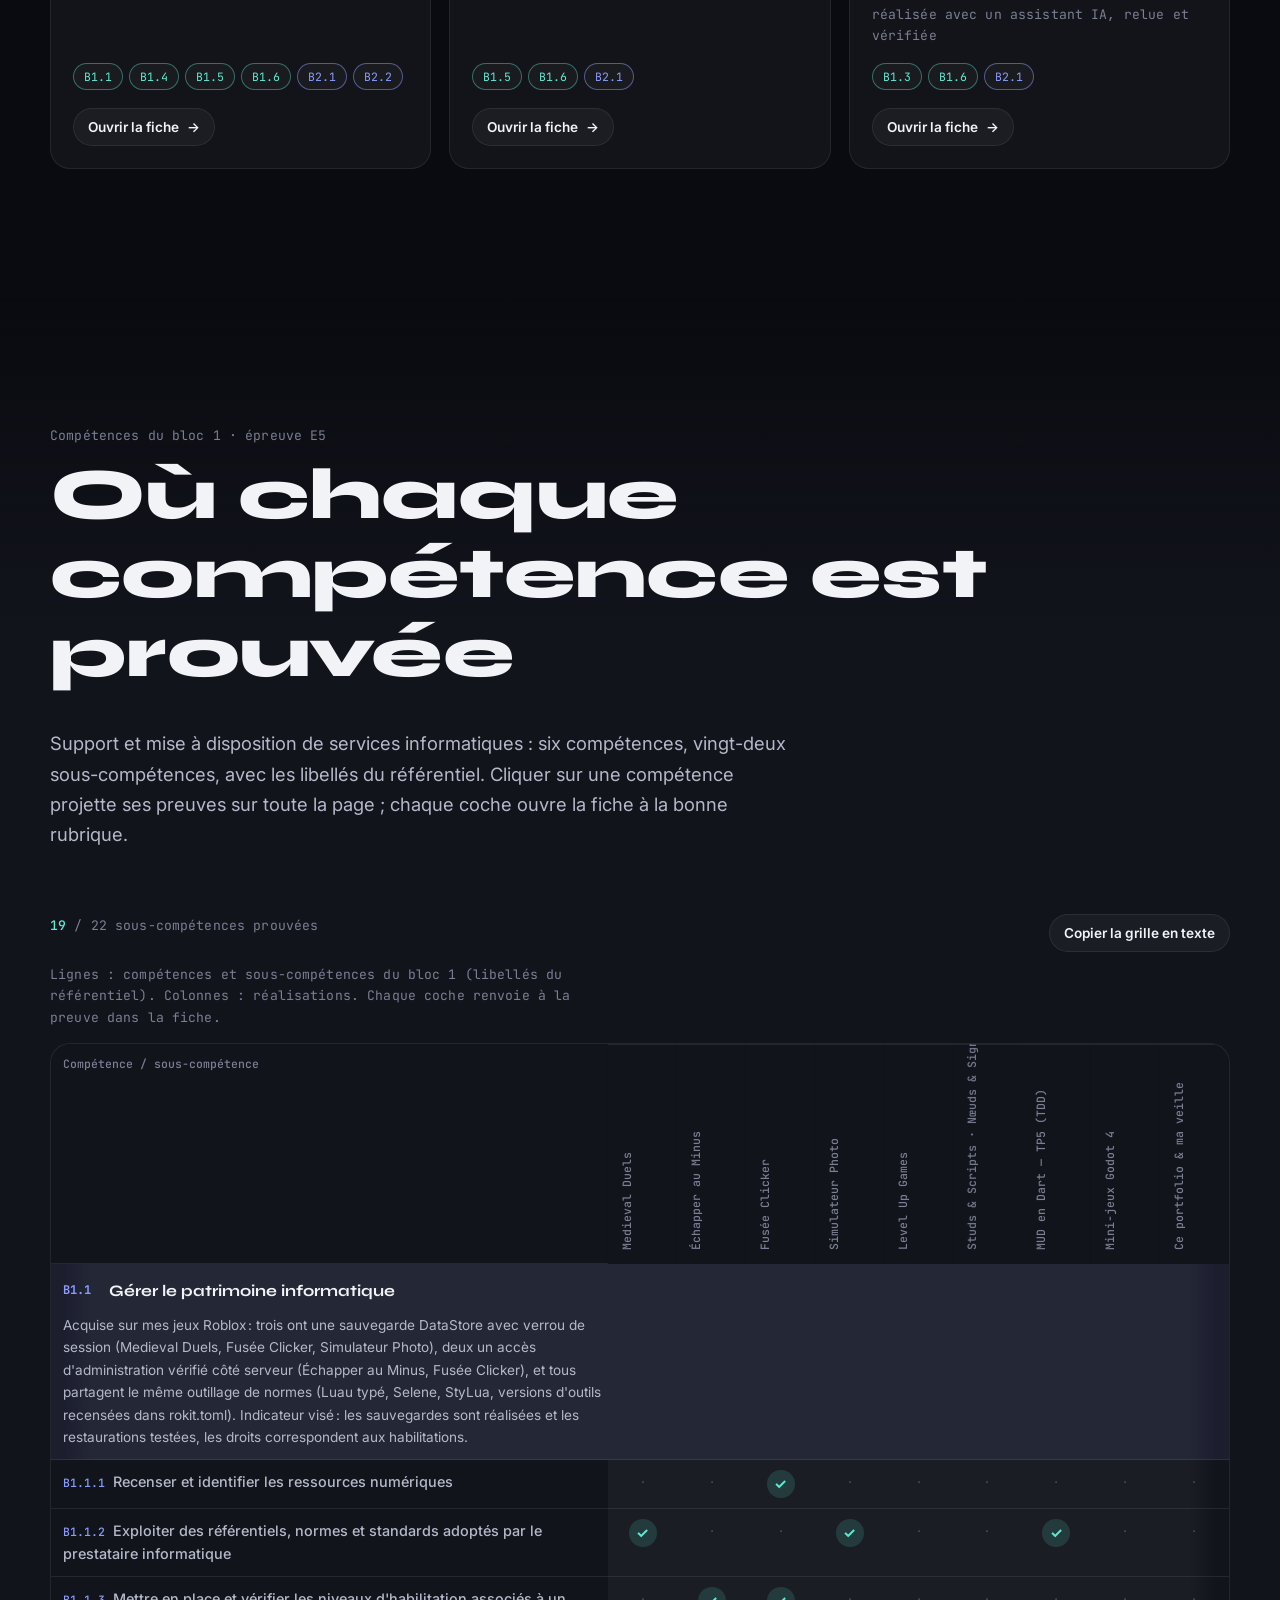
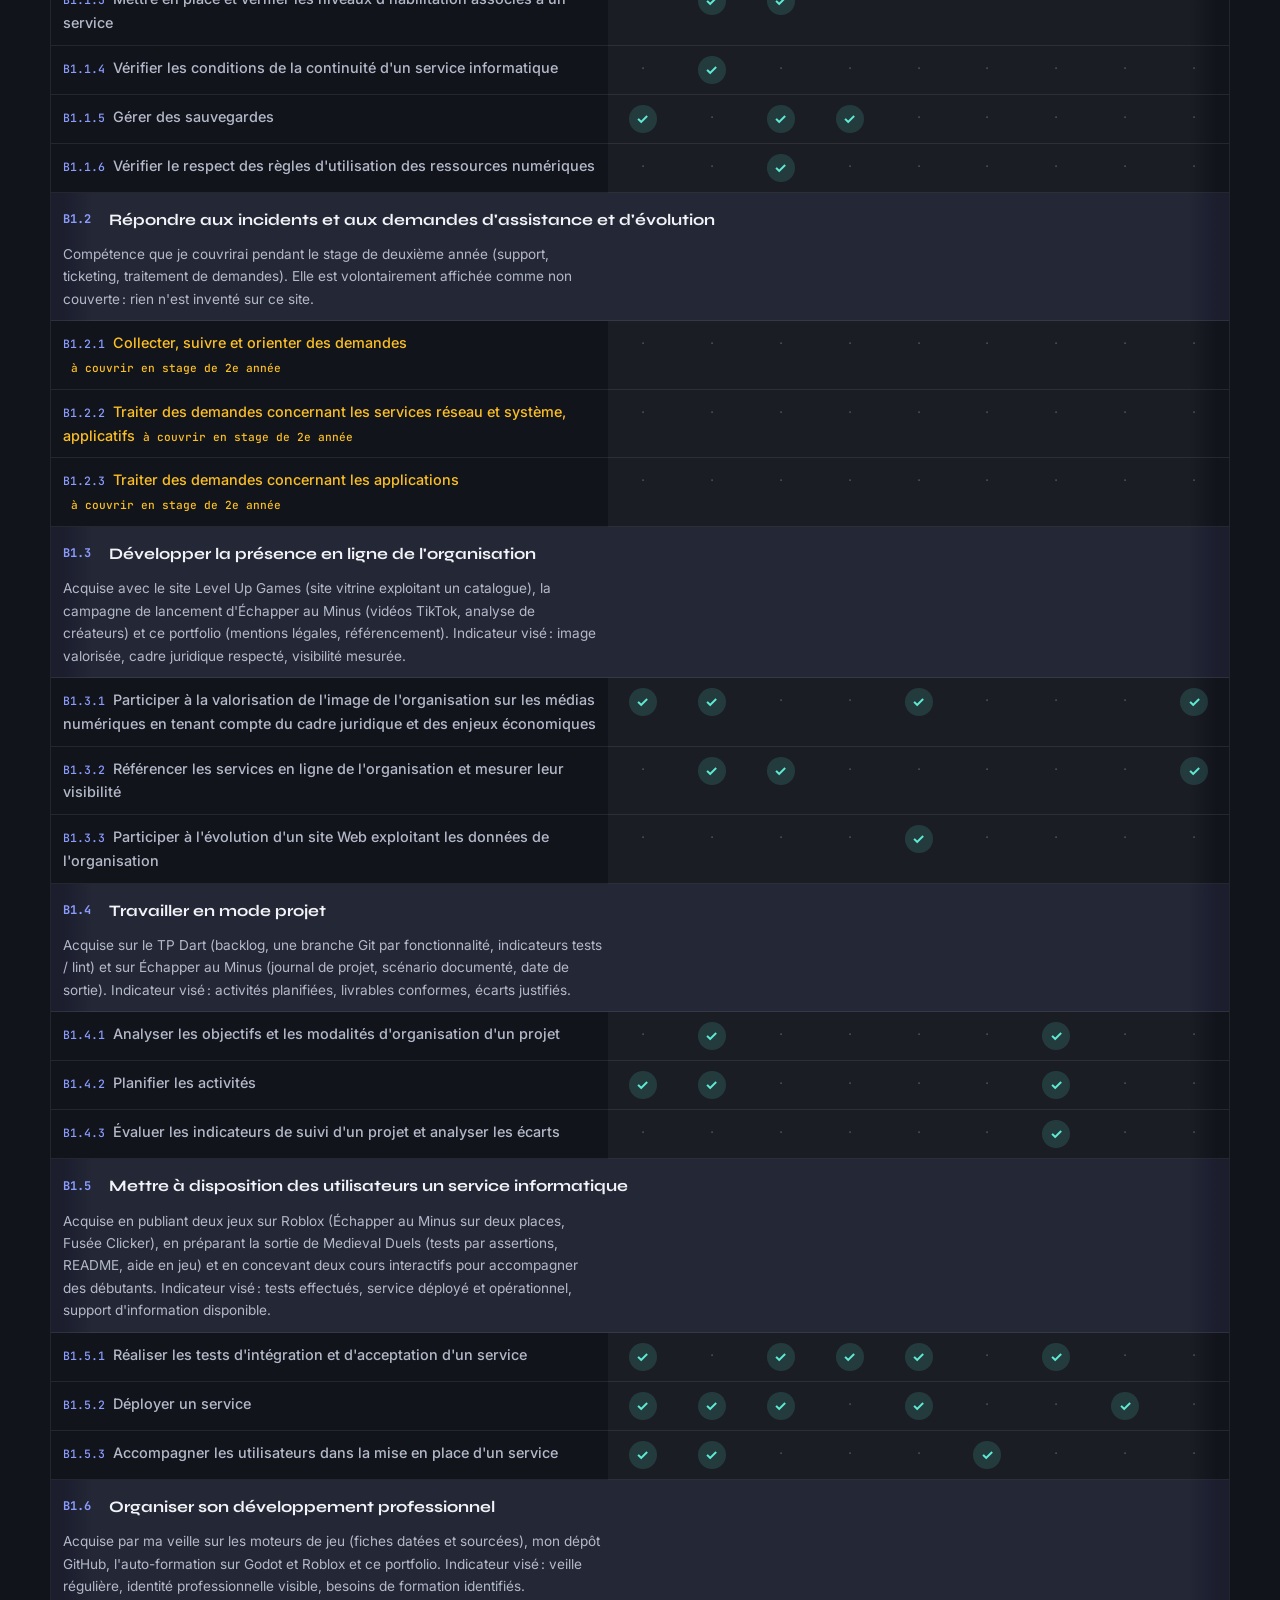
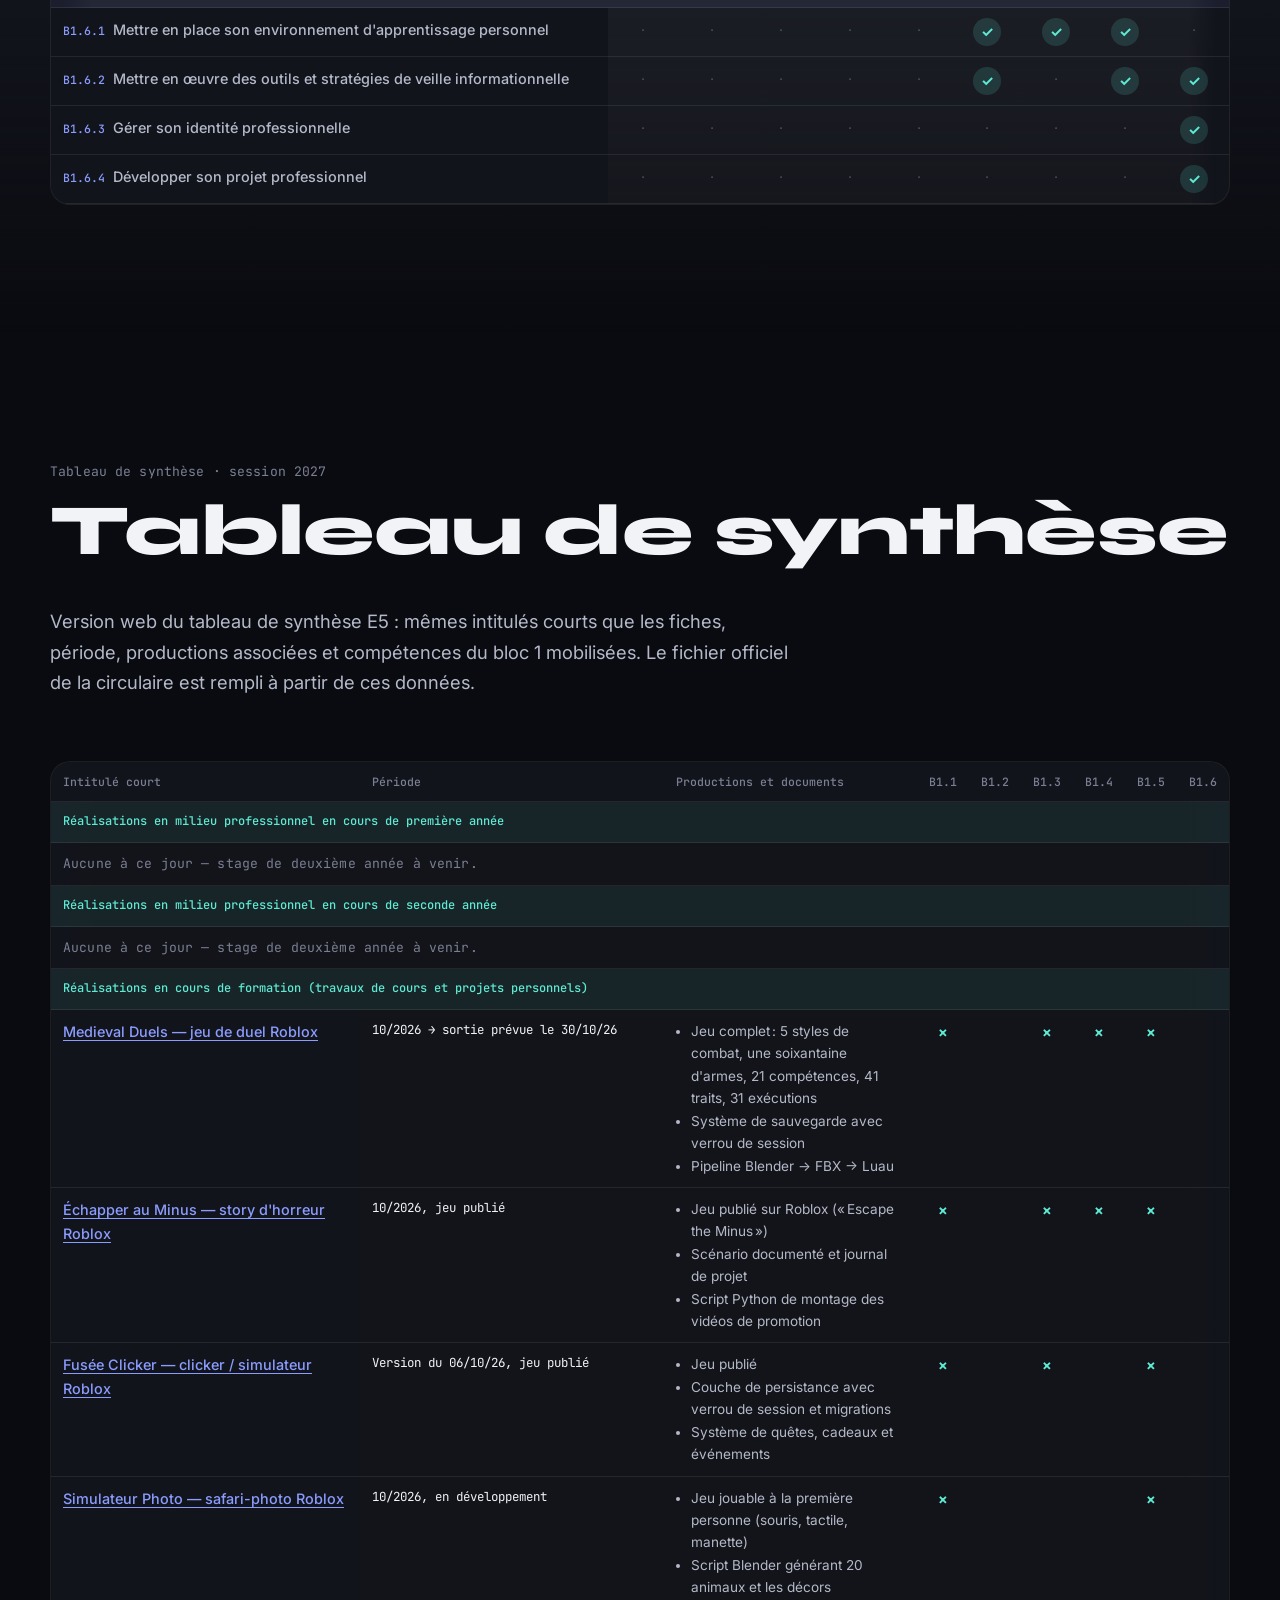
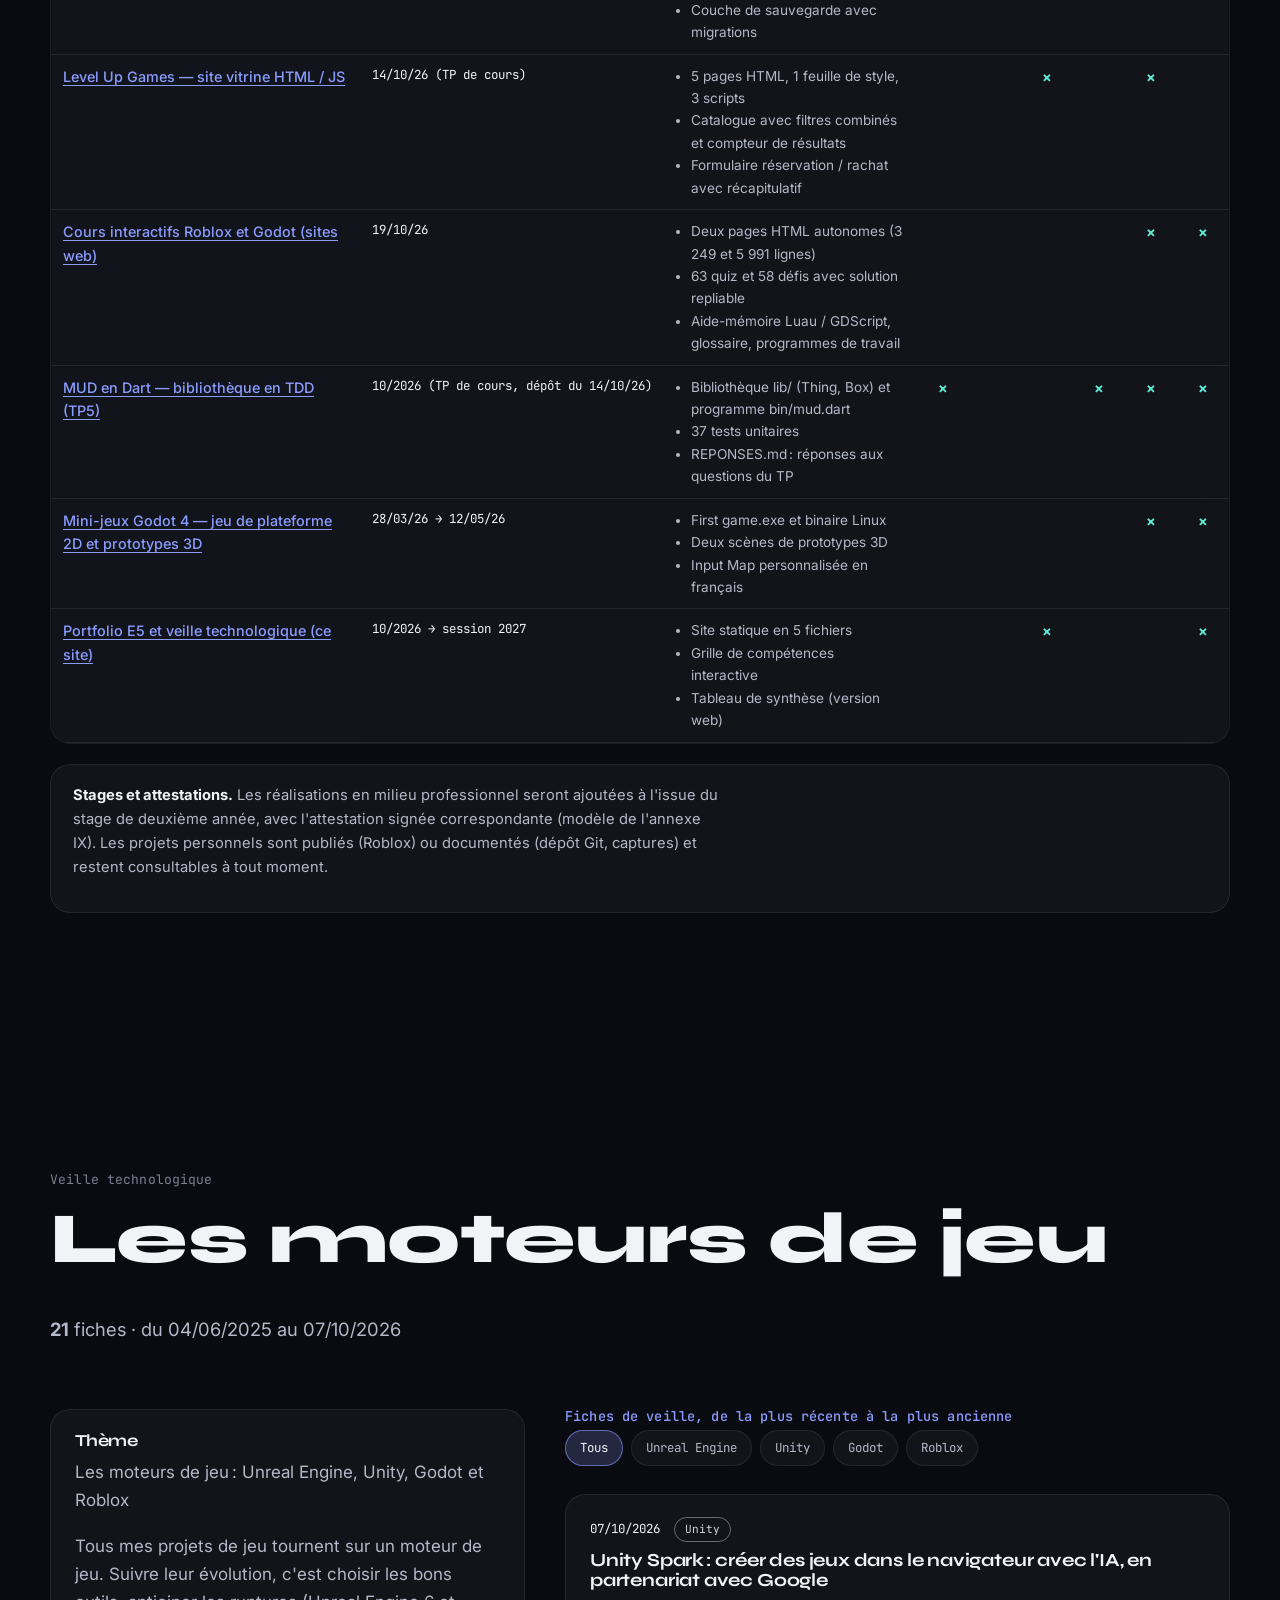
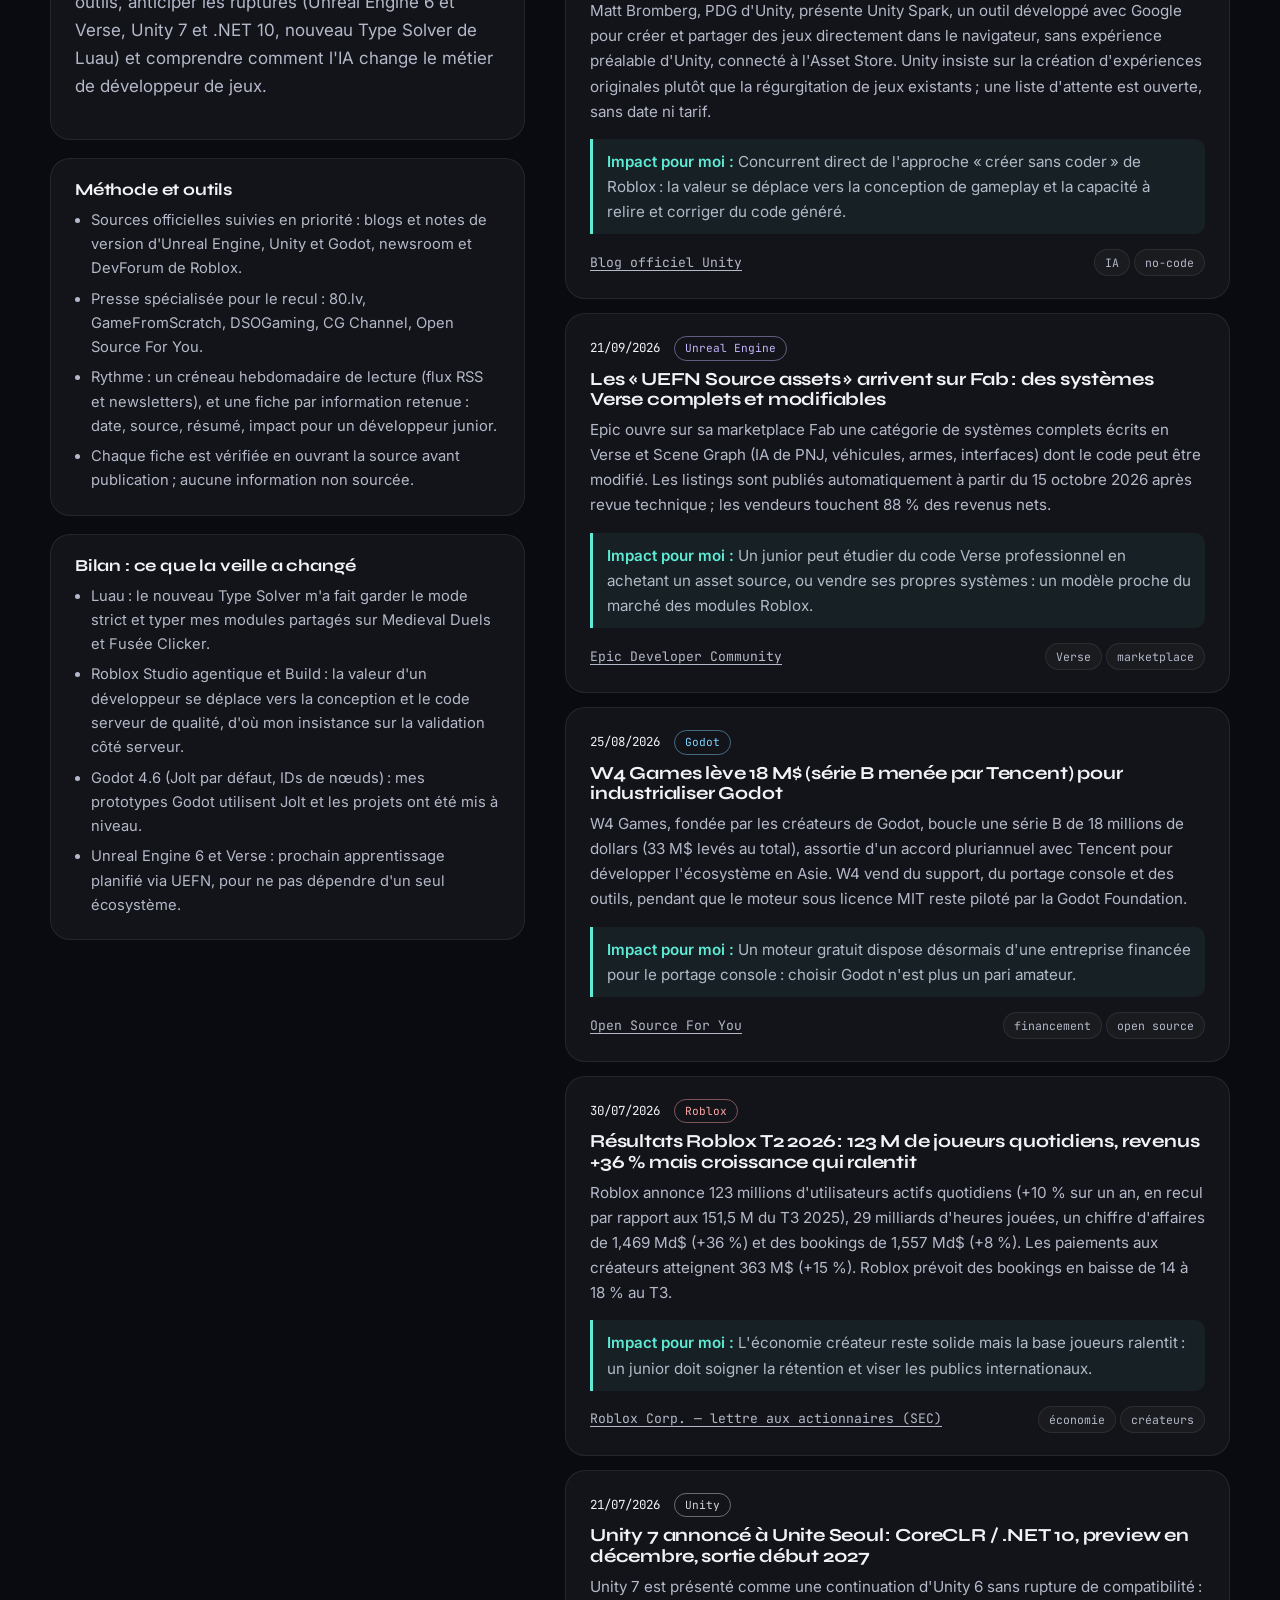
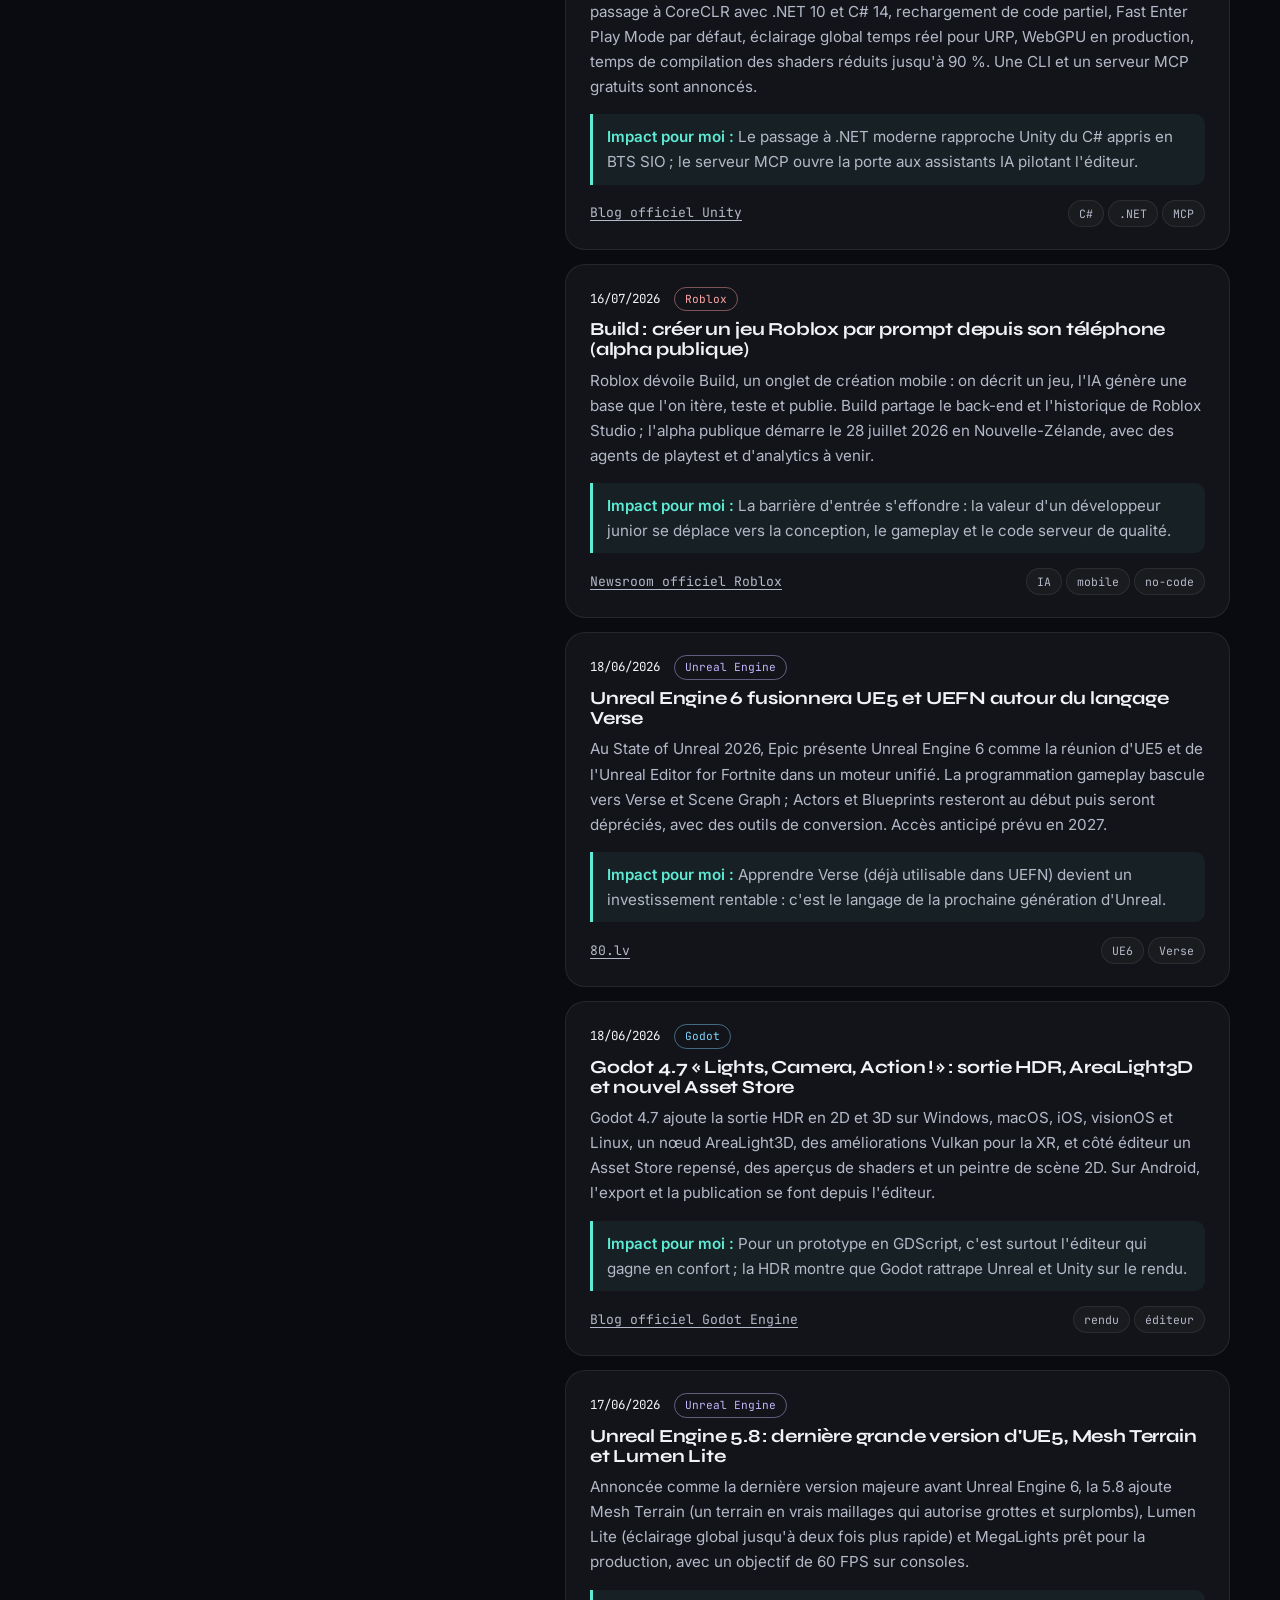
==== commit 5346d60e: "Retire le mode « jury » et le mot jury du site Bouton de la barre et du pied de page, bandeau, comma" ====
--- a/index.html
+++ b/index.html
@@ -17,15 +17,14 @@
   <link rel="preconnect" href="https://fonts.googleapis.com">
   <link rel="preconnect" href="https://fonts.gstatic.com" crossorigin>
   <link rel="stylesheet" href="https://fonts.googleapis.com/css2?family=Syne:wght@700;800&family=Inter:wght@400;500;600&family=JetBrains+Mono:wght@400;500&display=swap">
-  <link rel="stylesheet" href="css/style.css?v=11">
+  <link rel="stylesheet" href="css/style.css?v=12">
   <script>
-    // Préférences appliquées avant le premier rendu (thème, mouvement, mode jury)
+    // Préférences appliquées avant le premier rendu (thème, mouvement)
     (function () {
       var h = document.documentElement; h.classList.remove("no-js"); h.classList.add("js");
       try {
         var t = localStorage.getItem("theme"); if (t) h.dataset.theme = t;
         var m = localStorage.getItem("motion"); if (m) h.dataset.motion = m;
-        if (localStorage.getItem("jury") === "1") h.dataset.jury = "1";
       } catch (e) { /* stockage indisponible */ }
     })();
   </script>
@@ -52,7 +51,6 @@
     </nav>
     <div class="nav-actions">
       <button type="button" class="btn-nav" id="btn-palette" aria-haspopup="dialog">Rechercher <kbd>Ctrl K</kbd></button>
-      <button type="button" class="btn-nav" data-action="jury" aria-pressed="false" title="Lecture, projection et impression : sans animations, fiches dépliées">Mode jury</button>
       <button type="button" class="btn-nav" id="btn-menu" aria-expanded="false" aria-controls="menu-mobile" aria-label="Menu">☰</button>
     </div>
   </header>
@@ -69,7 +67,6 @@
       <li><a href="#contact">Contact</a></li>
     </ul>
   </div>
-  <p class="bandeau-jury">Mode jury activé : animations coupées, toutes les fiches de réalisation sont dépliées sous la grille des projets. Ctrl+P pour imprimer ou exporter en PDF.</p>
 
   <main id="contenu">
     <!-- ===== HERO ===== -->
@@ -226,7 +223,7 @@
         <div class="synthese-grille">
           <div class="table-wrap" id="tableau-synthese" data-reveal></div>
           <div class="note-synthese glass" data-reveal>
-            <p><strong>Stages et attestations.</strong> Les réalisations en milieu professionnel seront ajoutées à l'issue du stage de deuxième année, avec l'attestation signée correspondante (modèle de l'annexe IX). Les projets personnels sont publiés (Roblox) ou documentés (dépôt Git, captures) et restent consultables par le jury.</p>
+            <p><strong>Stages et attestations.</strong> Les réalisations en milieu professionnel seront ajoutées à l'issue du stage de deuxième année, avec l'attestation signée correspondante (modèle de l'annexe IX). Les projets personnels sont publiés (Roblox) ou documentés (dépôt Git, captures) et restent consultables à tout moment.</p>
           </div>
         </div>
       </div>
@@ -354,7 +351,6 @@
         <a href="mentions-legales.html">Mentions légales et confidentialité</a>
         <button type="button" data-action="theme" aria-pressed="false">Thème clair</button>
         <button type="button" data-action="motion" aria-pressed="false">Réduire les animations</button>
-        <button type="button" data-action="jury" aria-pressed="false">Mode jury</button>
         <a href="#top">Haut de page ↑</a>
       </nav>
     </div>
@@ -373,7 +369,7 @@
     </div>
   </div>
 
-  <script src="js/data.js?v=11"></script>
-  <script src="js/main.js?v=11"></script>
+  <script src="js/data.js?v=12"></script>
+  <script src="js/main.js?v=12"></script>
 </body>
 </html>
